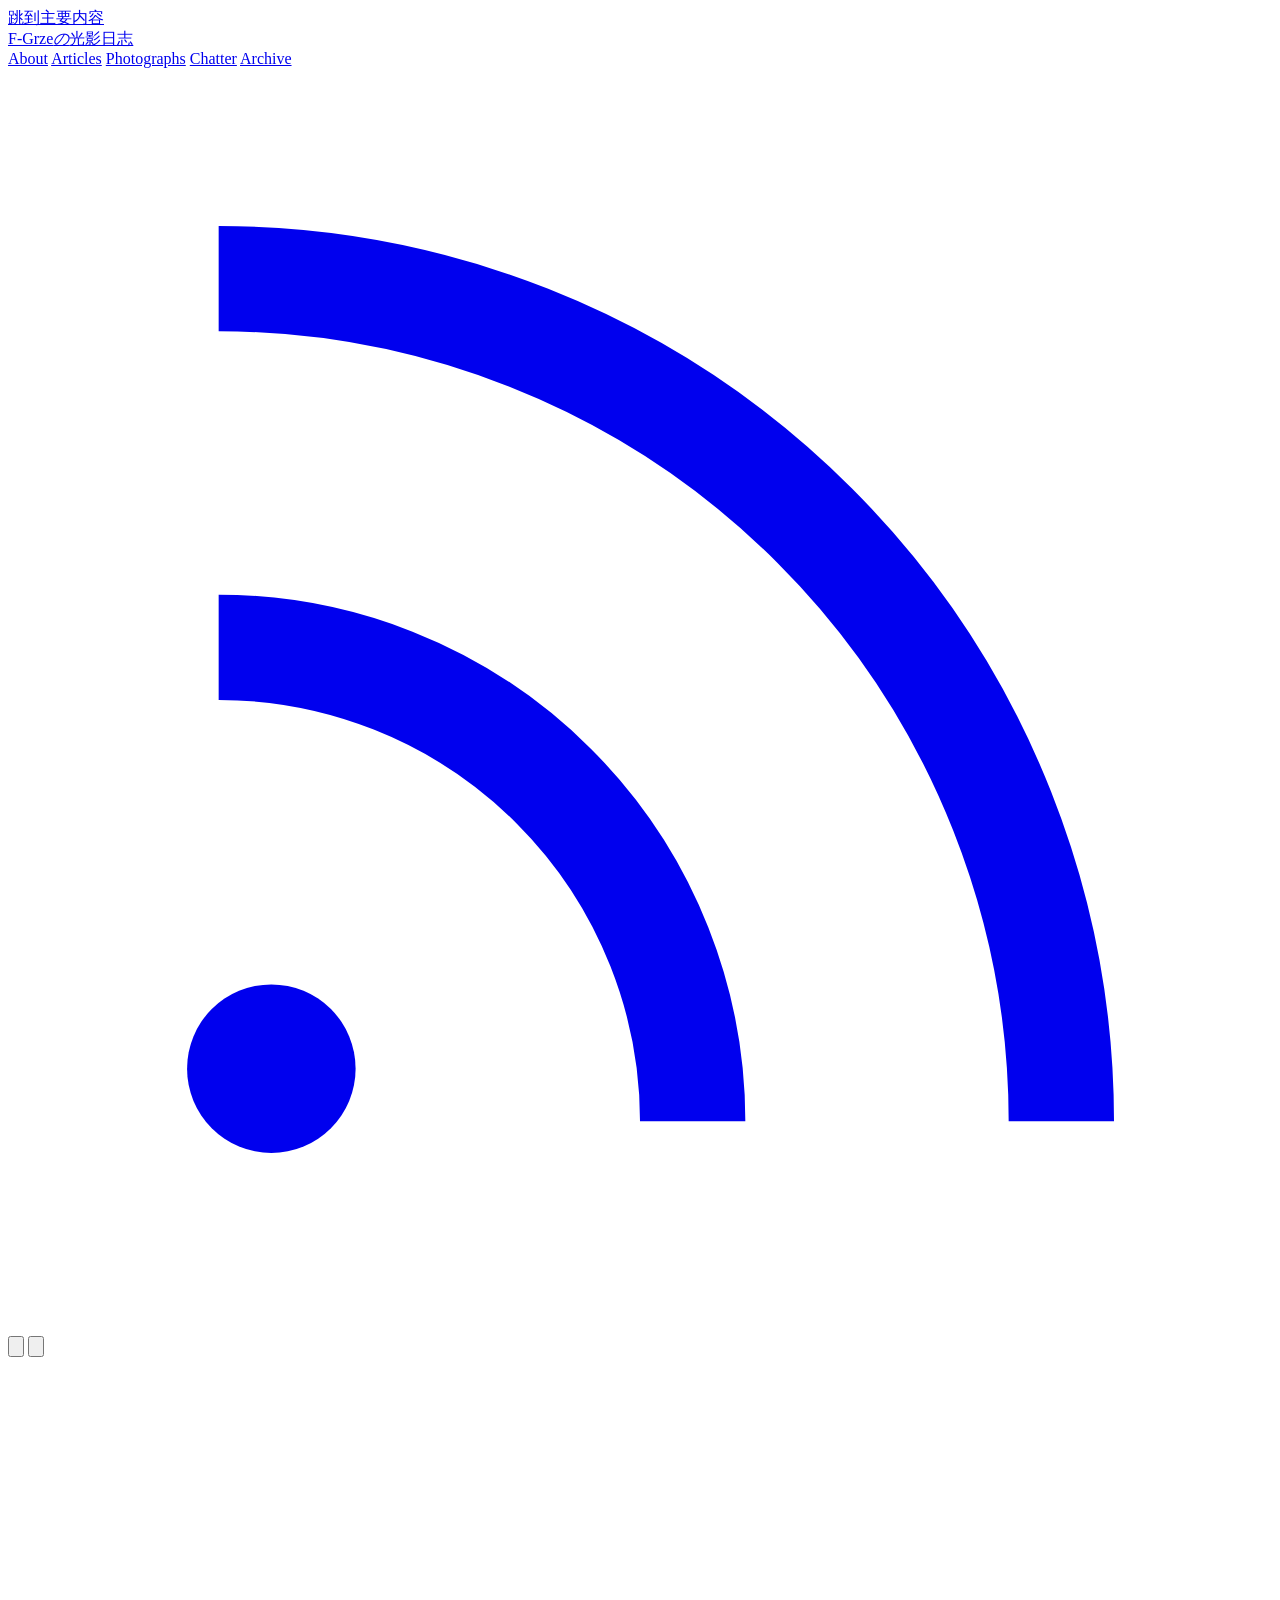
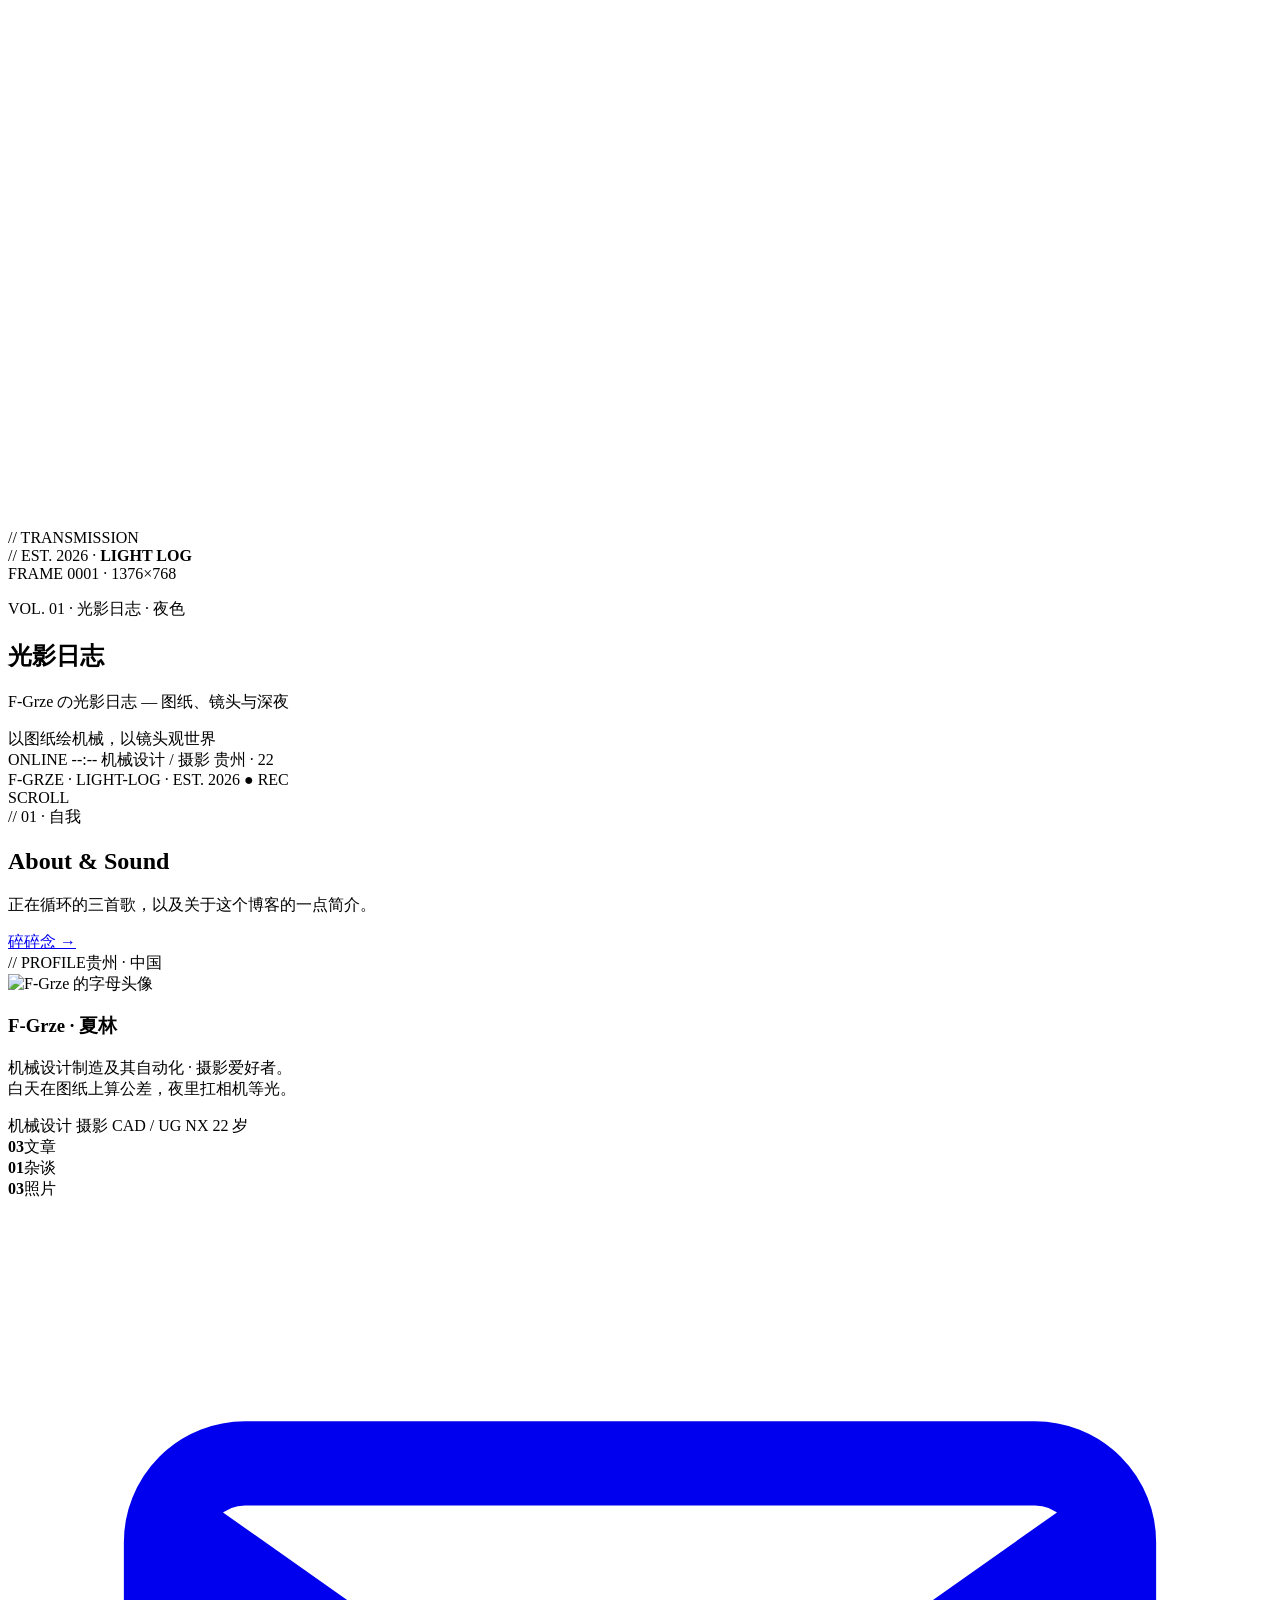
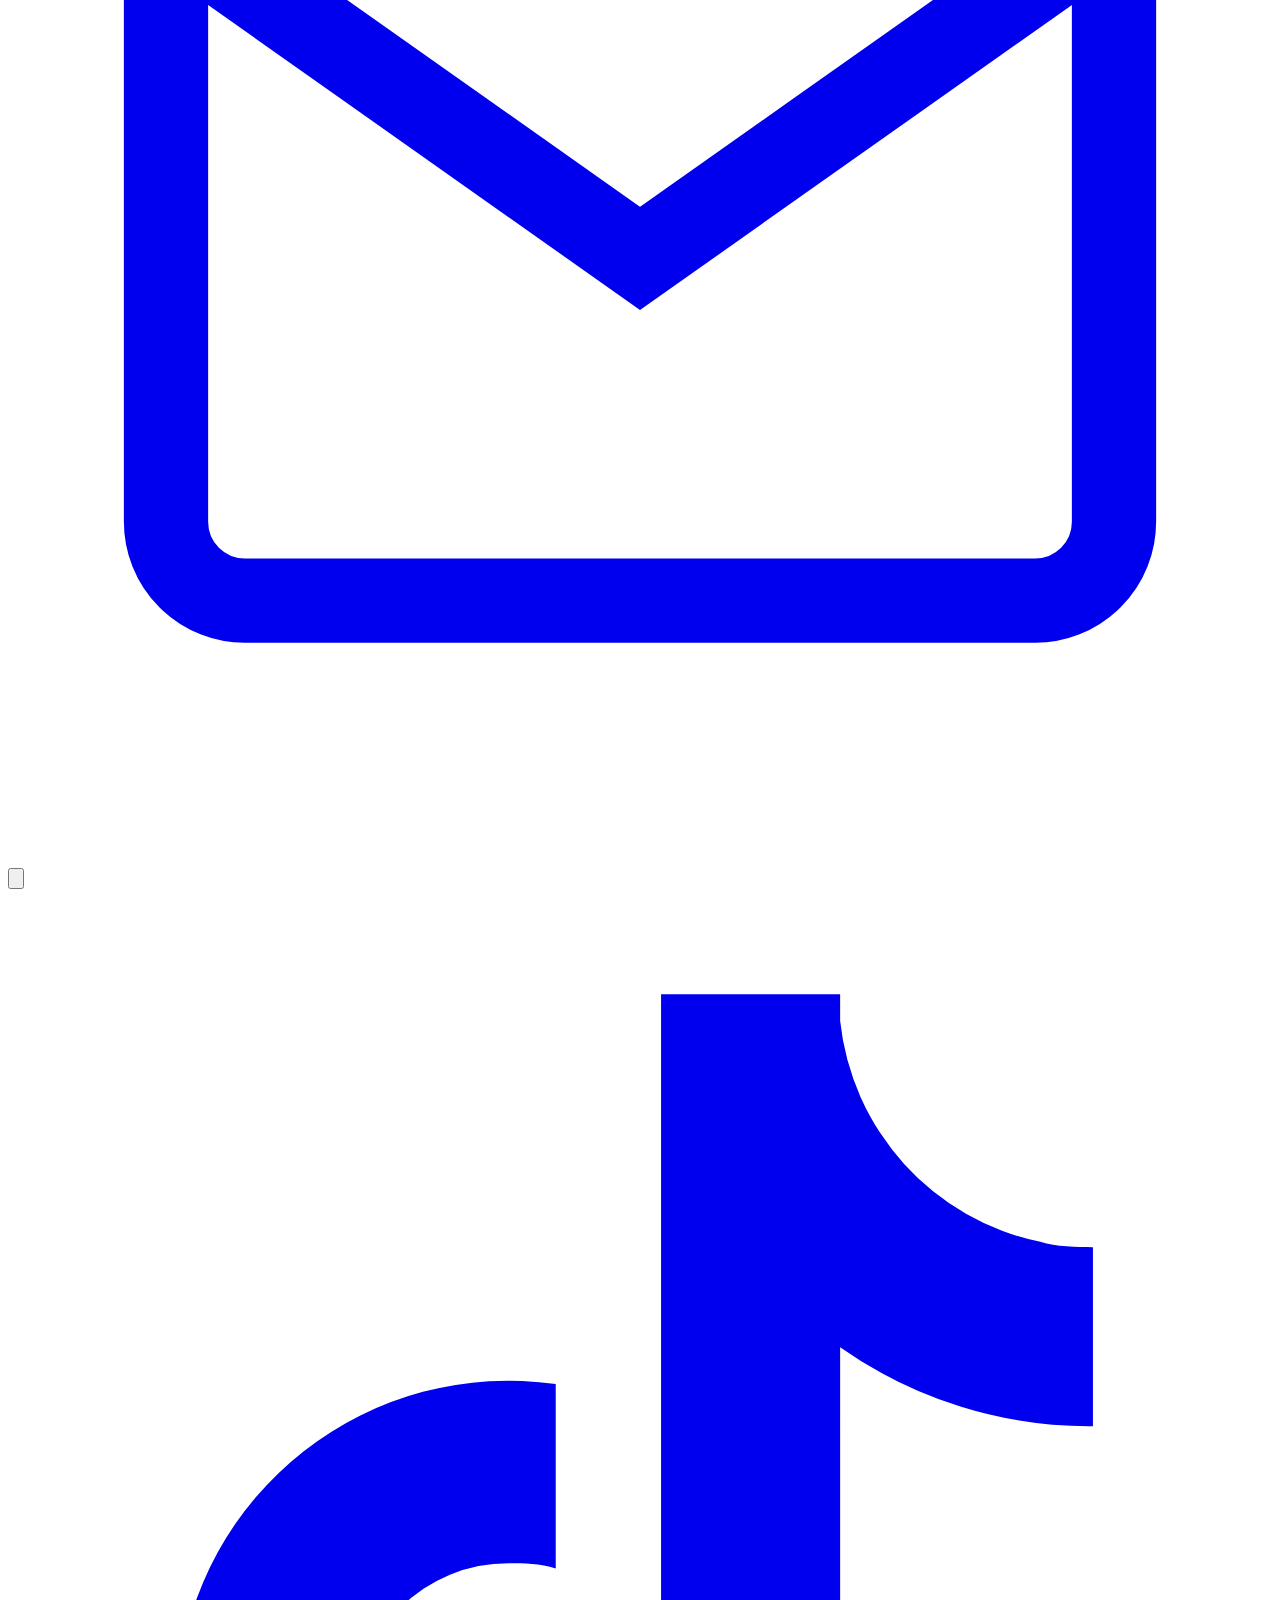
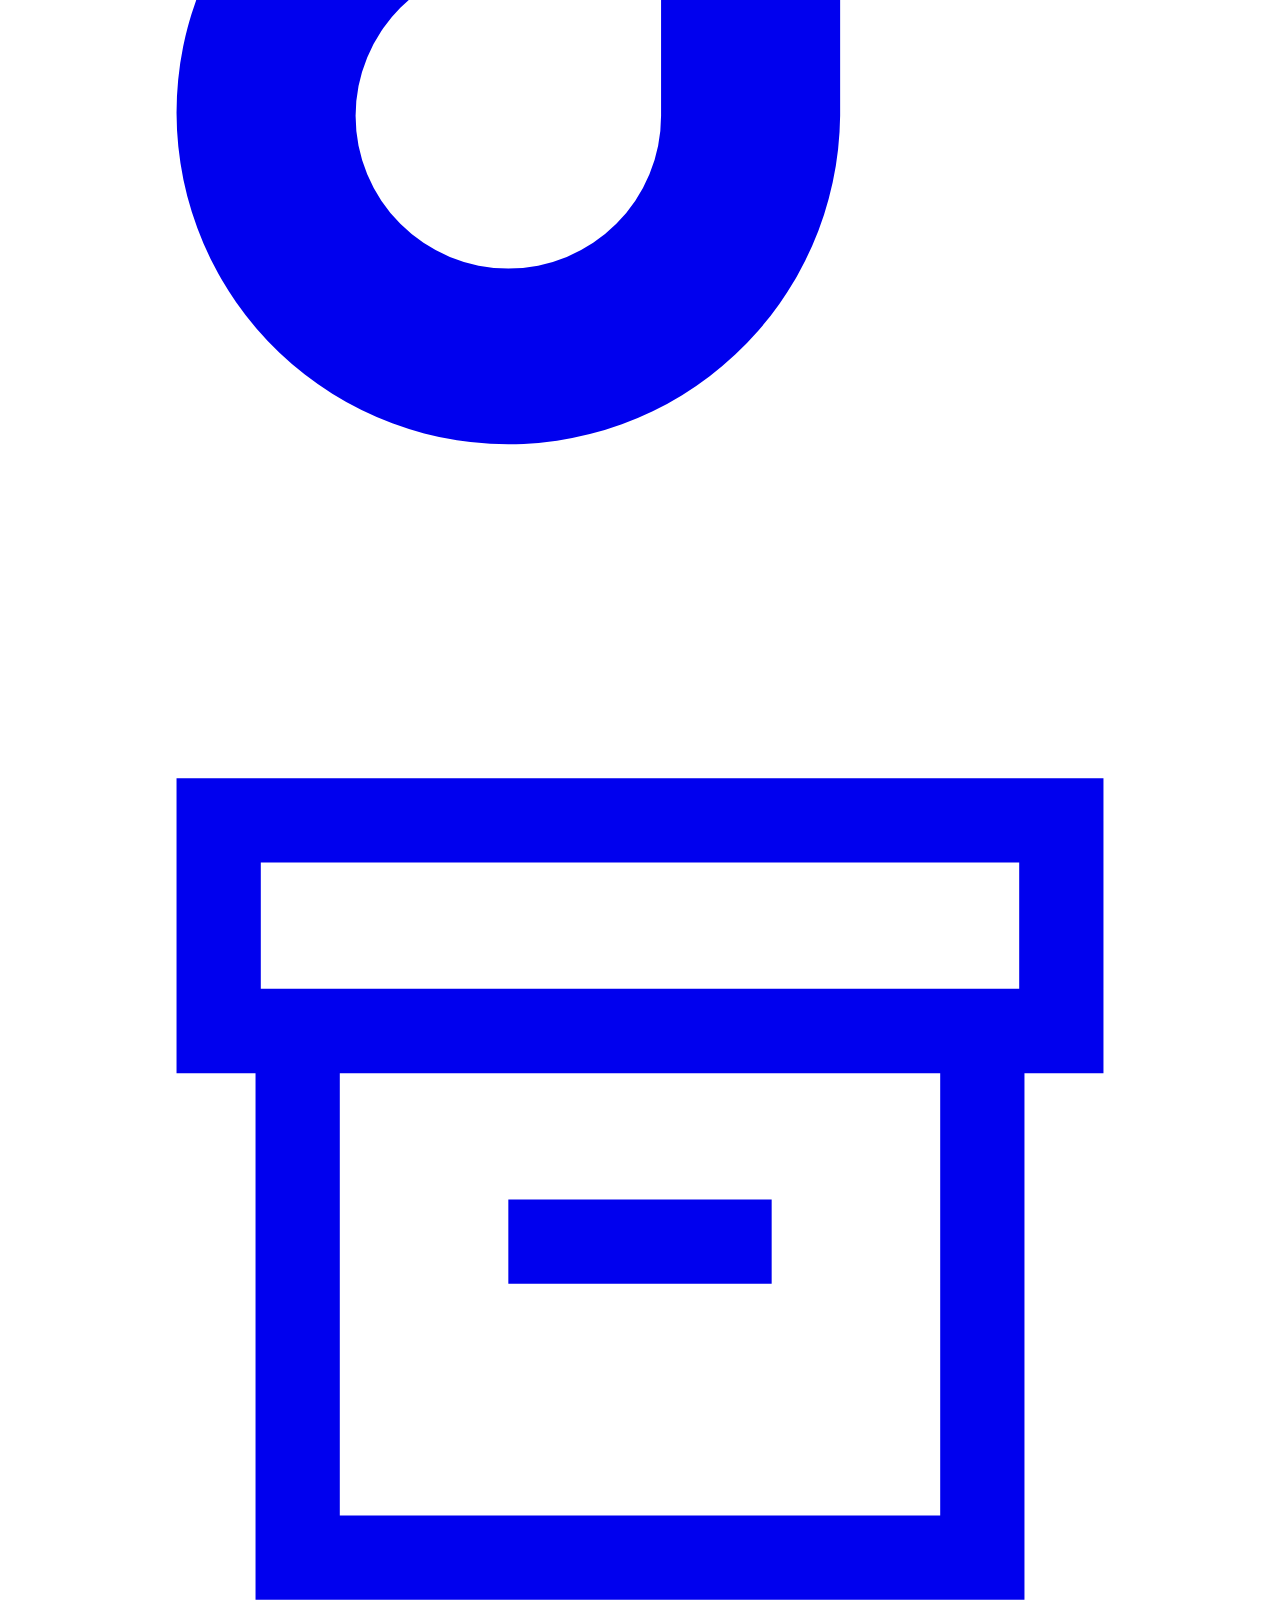
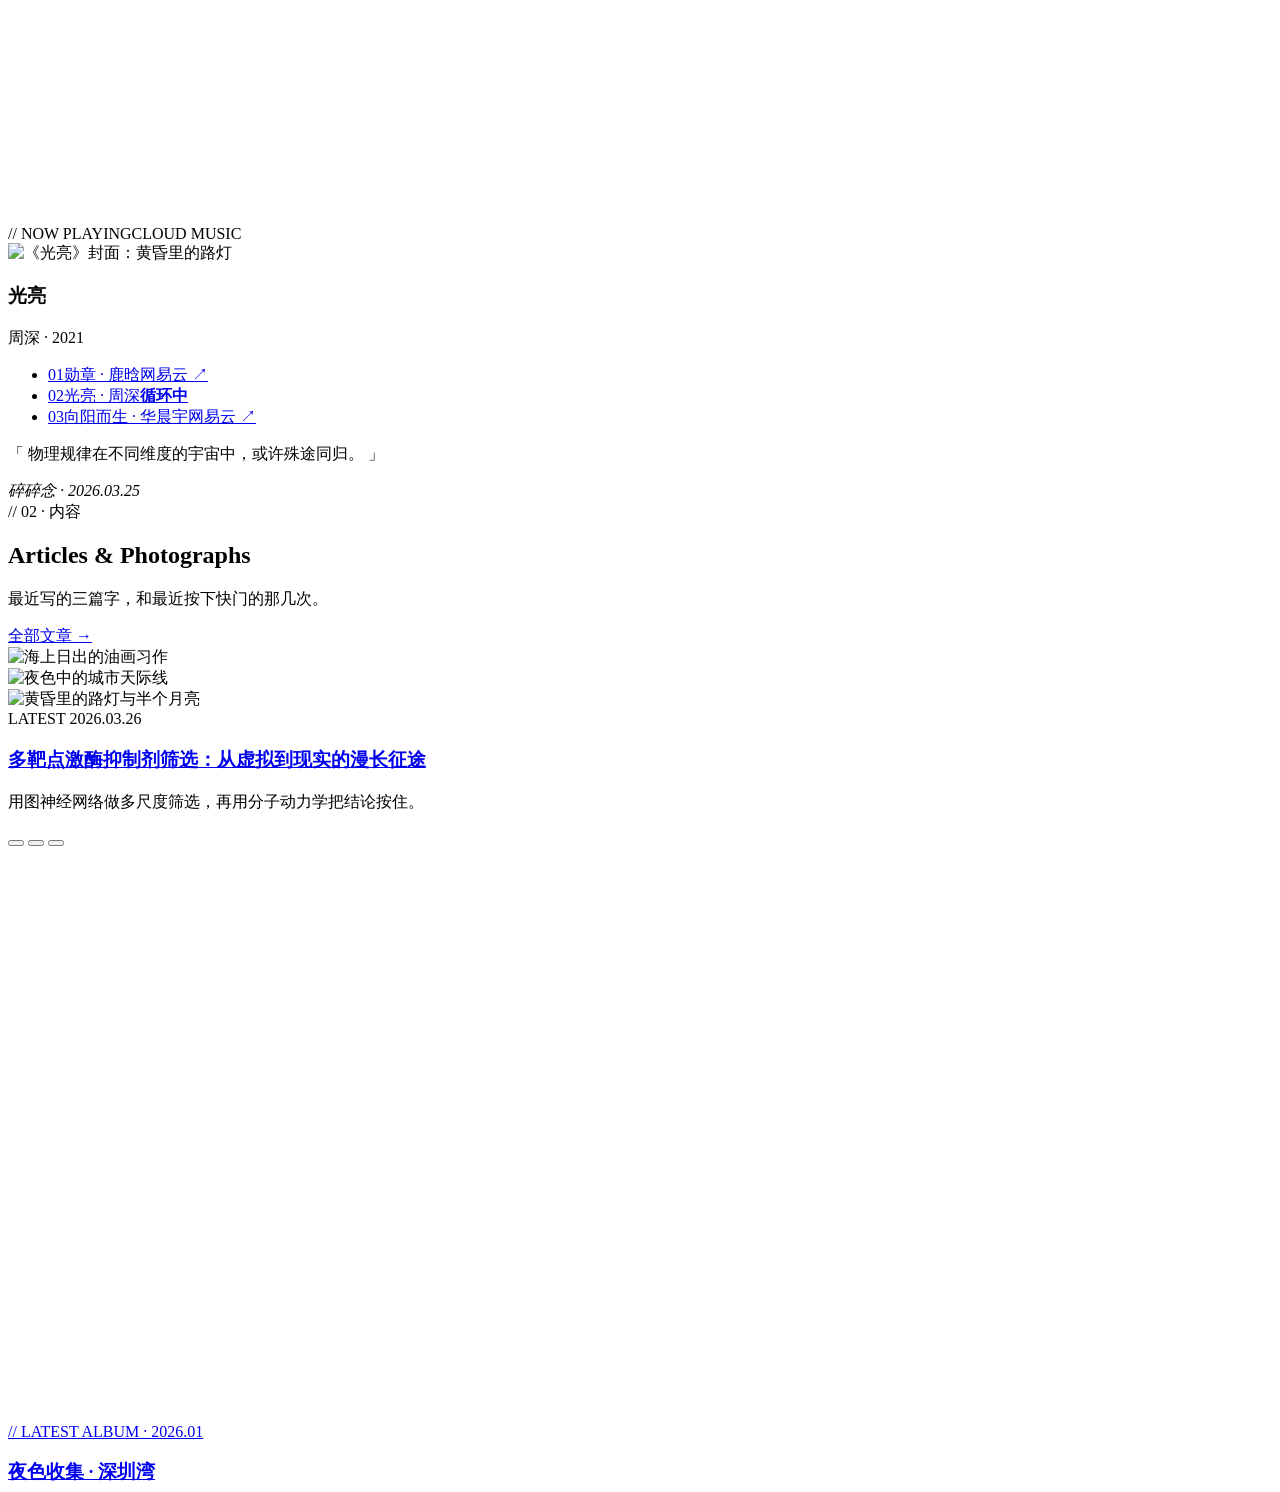
==== index.html @ 563c79d3 "init: 站点骨架" ====
<!doctype html>
<html lang="zh-CN" data-theme="light">
<head>
<meta charset="utf-8">
<meta name="viewport" content="width=device-width, initial-scale=1">
<title>F-Grze の光影日志 · 以图纸绘机械，以镜头观世界</title>
<meta name="description" content="F-Grze 的个人站：机械设计、摄影与深夜的碎碎念。纯静态、无追踪、无广告，首屏一张图，秒开。">
<meta name="author" content="F-Grze">
<meta name="theme-color" content="#ffffff" media="(prefers-color-scheme: light)">
<meta name="theme-color" content="#0a0a0a" media="(prefers-color-scheme: dark)">
<link rel="canonical" href="https://f-grze.github.io/blog/">
<link rel="icon" href="favicon.svg" type="image/svg+xml">
<link rel="alternate" type="application/rss+xml" title="F-Grze の光影日志" href="feed.xml">

<meta property="og:type" content="website">
<meta property="og:site_name" content="F-Grze の光影日志">
<meta property="og:locale" content="zh_CN">
<meta property="og:title" content="F-Grze の光影日志 · 以图纸绘机械，以镜头观世界">
<meta property="og:description" content="机械设计、摄影与深夜的碎碎念。纯静态个人站。">
<meta property="og:url" content="https://f-grze.github.io/blog/">
<meta property="og:image" content="https://f-grze.github.io/blog/assets/img/og-cover.jpg">
<meta property="og:image:width" content="1200">
<meta property="og:image:height" content="630">
<meta name="twitter:card" content="summary_large_image">

<link rel="preload" as="image" href="assets/img/hero-city-1376.webp"
      imagesrcset="assets/img/hero-city-640.webp 640w, assets/img/hero-city-1024.webp 1024w, assets/img/hero-city-1376.webp 1376w"
      imagesizes="100vw" fetchpriority="high">
<link rel="stylesheet" href="assets/css/style.min.css">
<script>
  (function () {
    try {
      var t = localStorage.getItem('theme');
      if (t !== 'light' && t !== 'dark') {
        t = window.matchMedia('(prefers-color-scheme: dark)').matches ? 'dark' : 'light';
      }
      document.documentElement.dataset.theme = t;
      document.documentElement.classList.add('js');
    } catch (e) { document.documentElement.classList.add('js'); }
  })();
</script>
<script type="application/ld+json">
{"@context":"https://schema.org","@type":"WebSite","name":"F-Grze の光影日志","url":"https://f-grze.github.io/blog/","inLanguage":"zh-CN","author":{"@type":"Person","name":"F-Grze","jobTitle":"机械设计 · 摄影","email":"mailto:2513810332@qq.com"}}
</script>
</head>
<body>
<a class="skip" href="#main">跳到主要内容</a>

<header class="site-head">
  <div class="wrap head-inner">
    <a class="brand" href="./">F-Grze<em>の</em>光影日志</a>

    <nav class="nav" aria-label="主导航">
      <a href="#about">About</a>
      <a href="#articles">Articles</a>
      <a href="#photowall">Photographs</a>
      <a href="#chatter">Chatter</a>
      <a href="posts/">Archive</a>
    </nav>

    <div class="head-tools">
      <a class="icon-btn" href="feed.xml" aria-label="RSS 订阅" title="RSS 订阅">
        <svg viewBox="0 0 24 24" fill="none" stroke="currentColor" stroke-width="2" aria-hidden="true"><path d="M4 11a9 9 0 0 1 9 9M4 4a16 16 0 0 1 16 16"/><circle cx="5" cy="19" r="1.6" fill="currentColor" stroke="none"/></svg>
      </a>
      <button class="icon-btn" id="theme-toggle" type="button" aria-label="切换深浅色">
        <svg class="sun" viewBox="0 0 24 24" fill="none" stroke="currentColor" stroke-width="1.8" aria-hidden="true"><circle cx="12" cy="12" r="4.2"/><path d="M12 2v2.2M12 19.8V22M4.2 4.2l1.6 1.6M18.2 18.2l1.6 1.6M2 12h2.2M19.8 12H22M4.2 19.8l1.6-1.6M18.2 5.8l1.6-1.6"/></svg>
        <svg class="moon" viewBox="0 0 24 24" fill="none" stroke="currentColor" stroke-width="1.8" aria-hidden="true" style="display:none"><path d="M20 14.5A8.5 8.5 0 0 1 9.5 4a8.5 8.5 0 1 0 10.5 10.5z"/></svg>
      </button>
      <button class="icon-btn menu-btn" id="menu-btn" type="button" aria-expanded="false" aria-controls="mobile-menu" aria-label="打开导航菜单">
        <svg class="bars" viewBox="0 0 24 24" fill="none" stroke="currentColor" stroke-width="1.8" aria-hidden="true"><path d="M4 7h16M4 12h16M4 17h16"/></svg>
        <svg class="close" viewBox="0 0 24 24" fill="none" stroke="currentColor" stroke-width="1.8" aria-hidden="true" style="display:none"><path d="M5 5l14 14M19 5L5 19"/></svg>
      </button>
    </div>
  </div>

  <nav class="mobile-menu" id="mobile-menu" aria-label="移动端导航" hidden>
    <a href="#about">关于 <span>01</span></a>
    <a href="#articles">文章 <span>02</span></a>
    <a href="#photowall">摄影 <span>03</span></a>
    <a href="#chatter">碎碎念 <span>04</span></a>
    <a href="#status">状态 <span>05</span></a>
    <a href="posts/">归档 <span>ARCHIVE</span></a>
  </nav>
</header>

<main id="main">
  <!-- ============ HERO ============ -->
  <section class="hero" aria-labelledby="hero-title">
    <img class="hero-img" src="assets/img/hero-city-1376.webp"
         srcset="assets/img/hero-city-640.webp 640w, assets/img/hero-city-1024.webp 1024w, assets/img/hero-city-1376.webp 1376w"
         sizes="100vw" width="1376" height="768" fetchpriority="high" decoding="async"
         alt="深圳湾夜色：塔吊、写字楼与水面上的蓝色倒影">
    <div class="hero-scrim" aria-hidden="true"></div>

    <div class="hero-hud" aria-hidden="true">
      <div>// TRANSMISSION</div>
      <div>// EST. 2026 · <b>LIGHT LOG</b></div>
      <div>FRAME 0001 · 1376×768</div>
    </div>

    <div class="wrap hero-inner">
      <p class="kicker">VOL. 01 · 光影日志 · <span data-slot-label>夜色</span></p>
      <h1 id="hero-title">光影日志</h1>
      <p class="hero-sub">F-Grze の光影日志 — 图纸、镜头与深夜</p>
      <div class="hero-rule">以图纸绘机械，以镜头观世界</div>
      <div class="hero-meta">
        <span class="dot" aria-hidden="true"></span>
        <span>ONLINE</span>
        <span class="sep" aria-hidden="true"></span>
        <span data-clock="short">--:--</span>
        <span class="sep" aria-hidden="true"></span>
        <span>机械设计 / 摄影</span>
        <span class="sep" aria-hidden="true"></span>
        <span>贵州 · 22</span>
      </div>
    </div>

    <div class="hero-foot" aria-hidden="true">
      <span>F-GRZE · LIGHT-LOG · EST. 2026</span>
      <span>● REC</span>
    </div>
    <div class="scroll-cue" aria-hidden="true">SCROLL</div>
  </section>

  <div class="wrap">

    <!-- ============ 01 自我 ============ -->
    <section class="section" id="about" aria-labelledby="about-title">
      <header class="section-head reveal">
        <div>
          <div class="section-num">// 01 · 自我</div>
          <h2 class="section-title" id="about-title">About &amp; Sound</h2>
          <p class="section-sub">正在循环的三首歌，以及关于这个博客的一点简介。</p>
        </div>
        <a class="section-link" href="#chatter">碎碎念 →</a>
      </header>

      <div class="grid-12">
        <article class="card profile col-7 reveal">
          <div class="card-label"><span>// PROFILE</span><span>贵州 · 中国</span></div>
          <div class="profile-top">
            <div class="avatar">
              <img src="assets/img/avatar.svg" width="72" height="72" alt="F-Grze 的字母头像" decoding="async">
            </div>
            <div>
              <h3>F-Grze · 夏林</h3>
              <p class="profile-role">机械设计制造及其自动化 · 摄影爱好者。<br>白天在图纸上算公差，夜里扛相机等光。</p>
              <div class="chips">
                <span class="chip">机械设计</span>
                <span class="chip">摄影</span>
                <span class="chip">CAD / UG NX</span>
                <span class="chip">22 岁</span>
              </div>
            </div>
          </div>

          <div class="profile-bottom">
            <div class="stats">
              <div class="stat"><b>03</b><span>文章</span></div>
              <i aria-hidden="true"></i>
              <div class="stat"><b>01</b><span>杂谈</span></div>
              <i aria-hidden="true"></i>
              <div class="stat"><b>03</b><span>照片</span></div>
            </div>

            <div class="socials">
              <a href="mailto:2513810332@qq.com" aria-label="发送邮件" title="邮箱">
                <svg viewBox="0 0 24 24" fill="none" stroke="currentColor" stroke-width="1.6" aria-hidden="true"><rect x="3" y="5" width="18" height="14" rx="1.5"/><path d="m3.5 6.5 8.5 6 8.5-6"/></svg>
              </a>
              <button type="button" data-copy="2513810032" aria-label="复制 QQ 号" title="QQ · 点击复制">
                <svg viewBox="0 0 24 24" fill="currentColor" aria-hidden="true"><path d="M12 2C7.9 2 5 5.1 5 9c0 1.2.3 2.3.8 3.3-.9 1.6-1.3 3.5-.8 4.8.2.5.7.7 1.2.5.7-.4 1.4-1 2-1.6 1.2.5 2.5.8 3.8.8s2.6-.3 3.8-.8c.6.6 1.3 1.2 2 1.6.5.2 1 0 1.2-.5.5-1.3.1-3.2-.8-4.8.5-1 .8-2.1.8-3.3 0-3.9-2.9-7-7-7zm-2.2 7.3c-.7 0-1.2-.8-1.2-1.7s.5-1.7 1.2-1.7 1.2.8 1.2 1.7-.5 1.7-1.2 1.7zm4.4 0c-.7 0-1.2-.8-1.2-1.7s.5-1.7 1.2-1.7 1.2.8 1.2 1.7-.5 1.7-1.2 1.7z"/></svg>
              </button>
              <a href="https://www.douyin.com/user/MS4wLjABAAAAJaAjsx0xAyQ-sXUVlC7HD1X0GJKjgRdaICjdRfOP278gkcYqyB4tEGC4iY7WHdK8" target="_blank" rel="noopener noreferrer" aria-label="抖音主页（新窗口打开）" title="抖音">
                <svg viewBox="0 0 24 24" fill="currentColor" aria-hidden="true"><path d="M19.6 6.7a4.8 4.8 0 0 1-3.8-4.2V2h-3.4v13.7a2.9 2.9 0 1 1-2.9-2.9c.3 0 .6 0 .9.1V9.4a6.3 6.3 0 1 0 5.4 6.3V8.7a8.2 8.2 0 0 0 4.8 1.5V6.8c-.3 0-.7 0-1-.1z"/></svg>
              </a>
              <a href="posts/" aria-label="文章归档" title="归档">
                <svg viewBox="0 0 24 24" fill="none" stroke="currentColor" stroke-width="1.6" aria-hidden="true"><path d="M4 5h16v4H4zM5.5 9v10h13V9M9.5 13h5"/></svg>
              </a>
            </div>
          </div>
        </article>

        <article class="card music col-5 reveal" aria-labelledby="music-title">
          <div class="card-label"><span>// NOW PLAYING</span><span>CLOUD MUSIC <span class="eq" aria-hidden="true"><i></i><i></i><i></i><i></i></span></span></div>
          <div class="music-now">
            <div class="cover">
              <img src="assets/img/album-lamp-320.webp" width="320" height="320" alt="《光亮》封面：黄昏里的路灯" decoding="async">
            </div>
            <div>
              <h3 id="music-title">光亮</h3>
              <p class="artist">周深 · 2021</p>
            </div>
          </div>

          <ul class="tracks">
            <li><a href="https://music.163.com/song?id=35447132" target="_blank" rel="noopener noreferrer"><span class="idx">01</span><span>勋章 · 鹿晗</span><span class="meta">网易云 ↗</span></a></li>
            <li><a href="https://music.163.com/song?id=1899994040" target="_blank" rel="noopener noreferrer"><span class="idx">02</span><span>光亮 · 周深</span><span class="meta"><b>循环中</b></span></a></li>
            <li><a href="https://music.163.com/song?id=2059339022" target="_blank" rel="noopener noreferrer"><span class="idx">03</span><span>向阳而生 · 华晨宇</span><span class="meta">网易云 ↗</span></a></li>
          </ul>
        </article>
      </div>

      <div class="quote-bar reveal">
        <p>「 物理规律在不同维度的宇宙中，或许殊途同归。 」</p>
        <cite>碎碎念 · 2026.03.25</cite>
      </div>
    </section>

    <!-- ============ 02 内容 ============ -->
    <section class="section" id="articles" aria-labelledby="articles-title">
      <header class="section-head reveal">
        <div>
          <div class="section-num">// 02 · 内容</div>
          <h2 class="section-title" id="articles-title">Articles &amp; Photographs</h2>
          <p class="section-sub">最近写的三篇字，和最近按下快门的那几次。</p>
        </div>
        <a class="section-link" href="posts/">全部文章 →</a>
      </header>

      <div class="grid-12">
        <div class="col-4 reveal">
          <div class="feature" data-carousel>
            <div class="feature-slide is-active" data-title="多靶点激酶抑制剂筛选：从虚拟到现实的漫长征途" data-desc="用图神经网络做多尺度筛选，再用分子动力学把结论按住 —— 一条从算力到实验台的路线。" data-date="2026.03.26" data-href="posts/kinase-screening.html">
              <img src="assets/img/post-sunrise-768.webp" srcset="assets/img/post-sunrise-480.webp 480w, assets/img/post-sunrise-768.webp 768w" sizes="(max-width: 1024px) 90vw, 24vw" width="768" height="1376" alt="海上日出的油画习作" loading="lazy" decoding="async">
            </div>
            <div class="feature-slide" data-title="GROMACS 2025 分子动力学模拟初探" data-desc="从体系搭建到能量最小化，一份写给自己的操作备忘。" data-date="2026.03.24" data-href="posts/gromacs-2025.html">
              <img src="assets/img/hero-city-1024.webp" srcset="assets/img/hero-city-640.webp 640w, assets/img/hero-city-1024.webp 1024w" sizes="(max-width: 1024px) 90vw, 24vw" width="1024" height="572" alt="夜色中的城市天际线" loading="lazy" decoding="async">
            </div>
            <div class="feature-slide" data-title="源石结晶与目标蛋白结合的猜想" data-desc="跑图神经网络筛选时的一次串台：把源石病想成一次不可逆的激酶结合。" data-date="2026.03.25" data-href="chatters/originium.html">
              <img src="assets/img/album-lamp-640.webp" srcset="assets/img/album-lamp-320.webp 320w, assets/img/album-lamp-640.webp 640w" sizes="(max-width: 1024px) 90vw, 24vw" width="640" height="640" alt="黄昏里的路灯与半个月亮" loading="lazy" decoding="async">
            </div>

            <div class="feature-body">
              <div class="feature-tag">
                <span>LATEST</span>
                <span data-slide-date>2026.03.26</span>
              </div>
              <h3><a href="posts/kinase-screening.html" data-slide-link aria-label="阅读：多靶点激酶抑制剂筛选">多靶点激酶抑制剂筛选：从虚拟到现实的漫长征途</a></h3>
              <p data-slide-desc>用图神经网络做多尺度筛选，再用分子动力学把结论按住。</p>
              <div class="feature-dots" role="group" aria-label="最新文章切换">
                <button type="button" aria-current="true" aria-label="第 1 篇"></button>
                <button type="button" aria-label="第 2 篇"></button>
                <button type="button" aria-label="第 3 篇"></button>
              </div>
            </div>
          </div>
        </div>

        <div class="col-8" style="display:flex;flex-direction:column;gap:1.25rem">
          <a class="album reveal" href="#photowall">
            <img src="assets/img/hero-city-1024.webp" srcset="assets/img/hero-city-640.webp 640w, assets/img/hero-city-1024.webp 1024w" sizes="(max-width: 1024px) 92vw, 58vw" width="1024" height="572" alt="深圳湾夜色，水面倒映着塔吊的蓝光" loading="lazy" decoding="async">
            <div class="album-body">
              <div class="mono">// LATEST ALBUM · 2026.01</div>
              <h3>夜色收集 · 深圳湾</h3>
              <p>桥、塔吊，和水面上被拉长的光。</p>
            </div>
          </a>

          <div class="grid-12" style="gap:1.25rem">
            <article class="chatter col-8 reveal" id="chatter">
              <div>
                <div class="card-label"><span>// CHATTER</span><span>2026.03.25</span></div>
                <h3>源石结晶与目标蛋白结合的猜想</h3>
                <p>把源石结晶视作一次极端的分子自组装，它在感染者体内的增殖，会不会像某种不可逆的激酶靶点结合？</p>
                <span class="mark" aria-hidden="true">”</span>
              </div>
              <div class="chatter-foot">
                <a class="section-link" href="chatters/originium.html">读这一条 →</a>
                <span class="mono">NO. 001</span>
              </div>
            </article>

            <article class="timecard col-4 reveal" aria-labelledby="timecard-title">
              <div class="timecard-swatch" data-slot-swatch aria-hidden="true"></div>
              <div class="timecard-body">
                <h3 id="timecard-title"><span data-slot-label>夜色</span>模式</h3>
                <p data-slot-desc>藏蓝与灯，页面最安静的一段。</p>
                <span class="local" data-slot-time>LOCAL · --:--</span>
              </div>
            </article>
          </div>
        </div>
      </div>
    </section>

    <!-- ============ 03 摄影 ============ -->
    <section class="section" id="photowall" aria-labelledby="photos-title">
      <header class="section-head reveal">
        <div>
          <div class="section-num">// 03 · 摄影</div>
          <h2 class="section-title" id="photos-title">Photographs</h2>
          <p class="section-sub">三张照片，三个不同的光。<em>点开看大图。</em></p>
        </div>
        <span class="section-link" aria-hidden="true">03 / 03</span>
      </header>

      <div class="photos">
        <figure class="photo reveal">
          <button type="button" data-lightbox
                  data-full="assets/img/hero-city-1376.webp"
                  data-caption="深圳湾 · 塔吊与月色 · 2026.01"
                  data-alt="深圳湾夜色全景"
                  data-w="1376" data-h="768">
            <img src="assets/img/hero-city-1024.webp" srcset="assets/img/hero-city-640.webp 640w, assets/img/hero-city-1024.webp 1024w, assets/img/hero-city-1376.webp 1376w" sizes="(max-width: 1024px) 100vw, 48vw" width="1024" height="572" loading="lazy" decoding="async"
                 alt="夜色里的深圳湾：塔吊亮着施工灯，水面拖着蓝白色的倒影">
            <figcaption><span>深圳湾 · 塔吊与月色</span><span>2026.01</span></figcaption>
          </button>
        </figure>

        <figure class="photo reveal">
          <button type="button" data-lightbox
                  data-full="assets/img/album-lamp-1024.webp"
                  data-caption="山口 · 路灯与半个月亮 · 2025.10"
                  data-alt="黄昏山口的橙色路灯与月亮"
                  data-w="1024" data-h="1024">
            <img src="assets/img/album-lamp-640.webp" srcset="assets/img/album-lamp-320.webp 320w, assets/img/album-lamp-640.webp 640w, assets/img/album-lamp-1024.webp 1024w" sizes="(max-width: 1024px) 100vw, 24vw" width="640" height="640" loading="lazy" decoding="async"
                 alt="黄昏时分的山口，一盏橙色路灯亮着，天上挂着半个月亮">
            <figcaption><span>山口 · 路灯与月亮</span><span>2025.10</span></figcaption>
          </button>
        </figure>

        <figure class="photo reveal">
          <button type="button" data-lightbox
                  data-full="assets/img/post-sunrise-768.webp"
                  data-caption="晨光 · 海面 · 油画习作 · 2024.08"
                  data-alt="海上日出的油画习作"
                  data-w="768" data-h="1376">
            <img src="assets/img/post-sunrise-480.webp" srcset="assets/img/post-sunrise-480.webp 480w, assets/img/post-sunrise-768.webp 768w" sizes="(max-width: 1024px) 100vw, 24vw" width="480" height="860" loading="lazy" decoding="async"
                 alt="一幅海上日出的油画：粉橘色的云、金色的海面与远处的小船">
            <figcaption><span>晨光 · 海面（习作）</span><span>2024.08</span></figcaption>
          </button>
        </figure>
      </div>
    </section>

    <!-- ============ 04 状态 ============ -->
    <section class="section" id="status" aria-labelledby="status-title">
      <header class="section-head reveal">
        <div>
          <div class="section-num">// 04 · 状态</div>
          <h2 class="section-title" id="status-title">Dashboard</h2>
          <p class="section-sub">这个站点的一点点运行状态。</p>
        </div>
        <a class="section-link" href="feed.xml">RSS →</a>
      </header>

      <div class="dash reveal">
        <div class="dash-clock"><span data-clock>--:--:--</span></div>
        <div class="dash-body">
          <span class="live"><i aria-hidden="true"></i> 已运行 <b data-uptime>—</b></span>
          <span>静态托管 · GitHub Pages</span>
          <div class="badges">
            <span class="badge">纯 HTML</span>
            <span class="badge">0 框架</span>
            <span class="badge">WebP</span>
            <span class="badge">无追踪</span>
          </div>
        </div>
      </div>
    </section>

  </div>
</main>

<footer class="site-foot">
  <div class="wrap">
    <div class="foot-rule">COLOPHON</div>
    <div class="foot-grid">
      <div>
        <div class="section-num">// ABOUT</div>
        <h3>F-Grze · 夏林</h3>
        <p>机械设计制造及其自动化，业余玩摄影与摄像。这里放文章、照片，和一些没头没尾的想法。</p>
      </div>
      <div>
        <div class="section-num">// SECTIONS</div>
        <ul class="foot-list">
          <li><a href="posts/">文章归档</a></li>
          <li><a href="#photowall">摄影</a></li>
          <li><a href="#chatter">碎碎念</a></li>
          <li><a href="#about">关于</a></li>
        </ul>
      </div>
      <div>
        <div class="section-num">// CONTACT</div>
        <ul class="foot-list">
          <li><span class="k">EMAIL</span><a href="mailto:2513810332@qq.com">2513810332@qq.com</a></li>
          <li><span class="k">QQ</span><button type="button" data-copy="2513810032" style="font-size:.875rem;color:var(--paper-1)">2513810032</button></li>
          <li><span class="k">DOUYIN</span><a href="https://www.douyin.com/user/MS4wLjABAAAAJaAjsx0xAyQ-sXUVlC7HD1X0GJKjgRdaICjdRfOP278gkcYqyB4tEGC4iY7WHdK8" target="_blank" rel="noopener noreferrer">@F-Grze</a></li>
          <li><span class="k">FEED</span><a href="feed.xml">RSS</a></li>
        </ul>
      </div>
    </div>
    <div class="colophon">
      <span>© 2026 F-Grze · 光影日志</span>
      <span>SET IN GEORGIA &amp; SONG · NO FRAMEWORK</span>
    </div>
  </div>
</footer>

<div class="lightbox" id="lightbox" role="dialog" aria-modal="true" aria-label="查看大图" hidden>
  <button class="lightbox-close" type="button" aria-label="关闭大图">
    <svg viewBox="0 0 24 24" width="18" height="18" fill="none" stroke="currentColor" stroke-width="1.8" aria-hidden="true"><path d="M5 5l14 14M19 5L5 19"/></svg>
  </button>
  <figure style="margin:0">
    <img src="[data-uri]" alt="" width="1376" height="768">
    <figcaption></figcaption>
  </figure>
</div>

<script src="assets/js/main.min.js" defer></script>
</body>
</html>
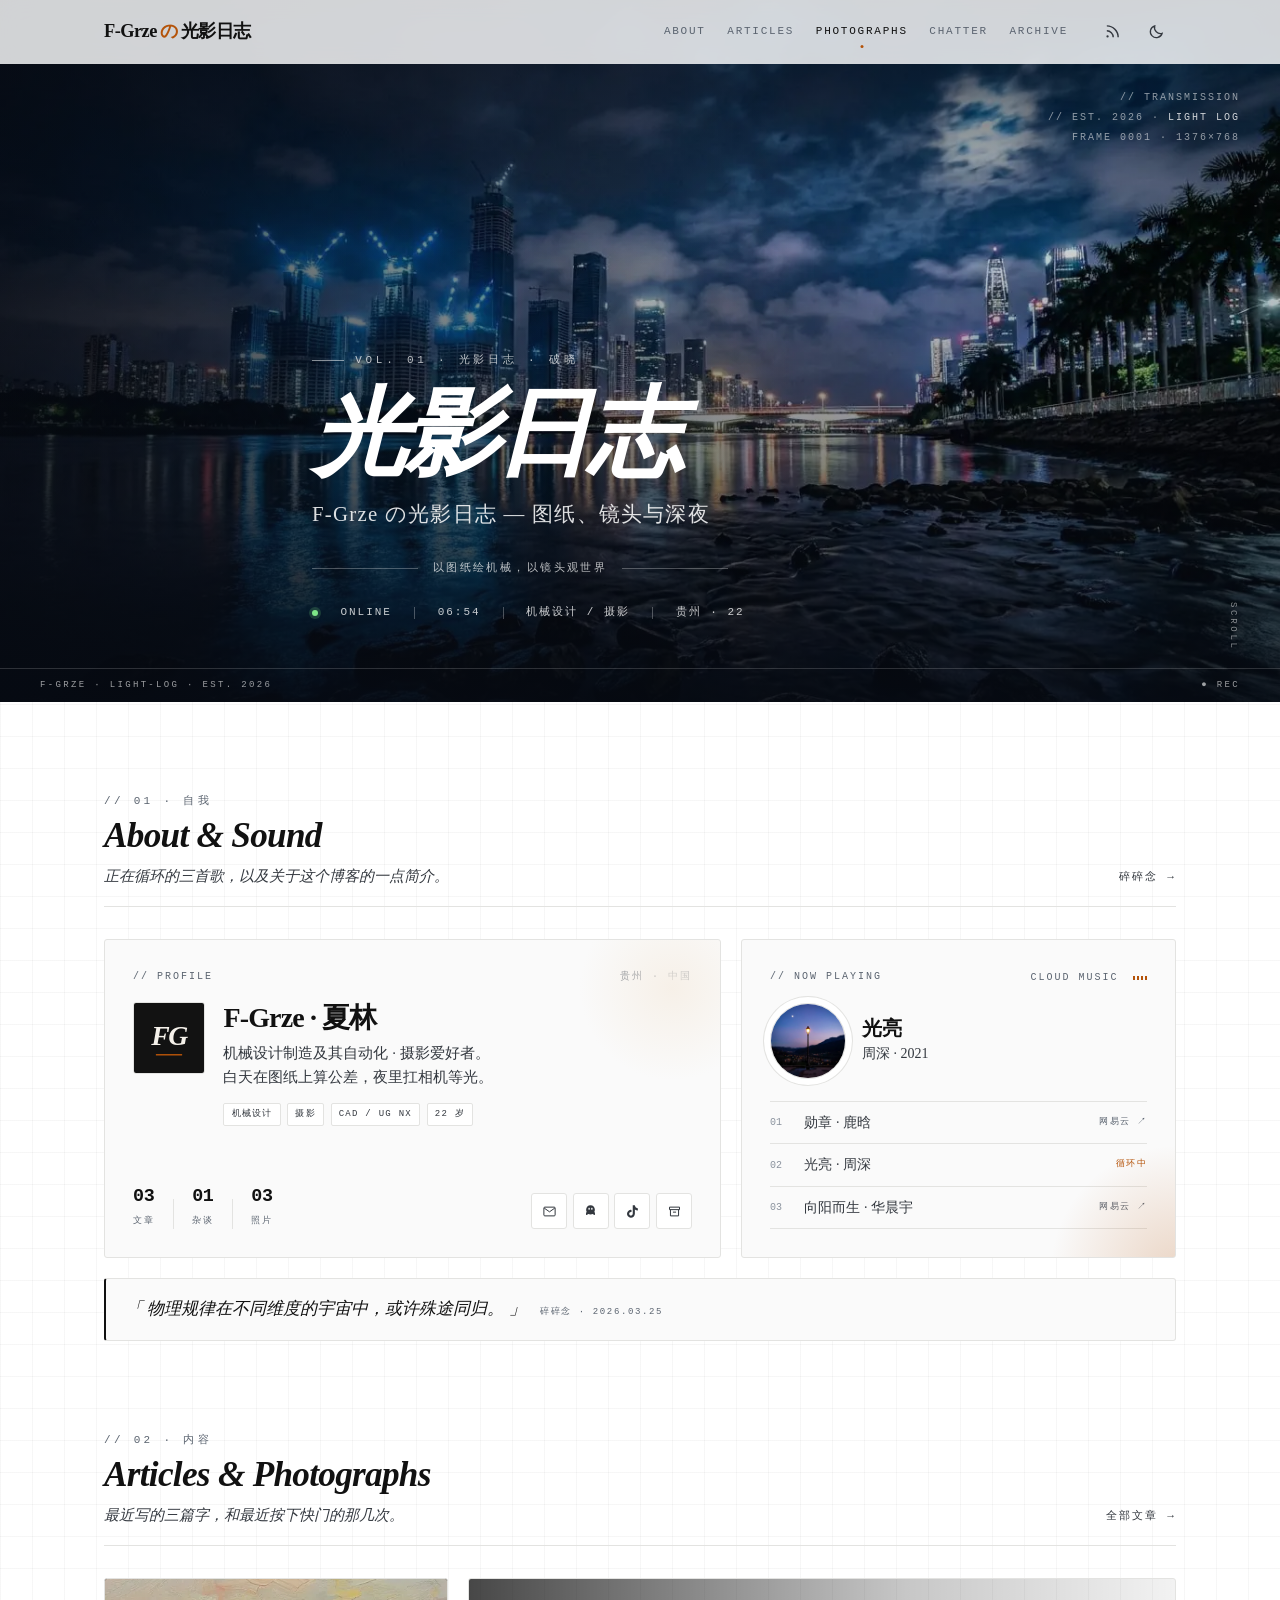
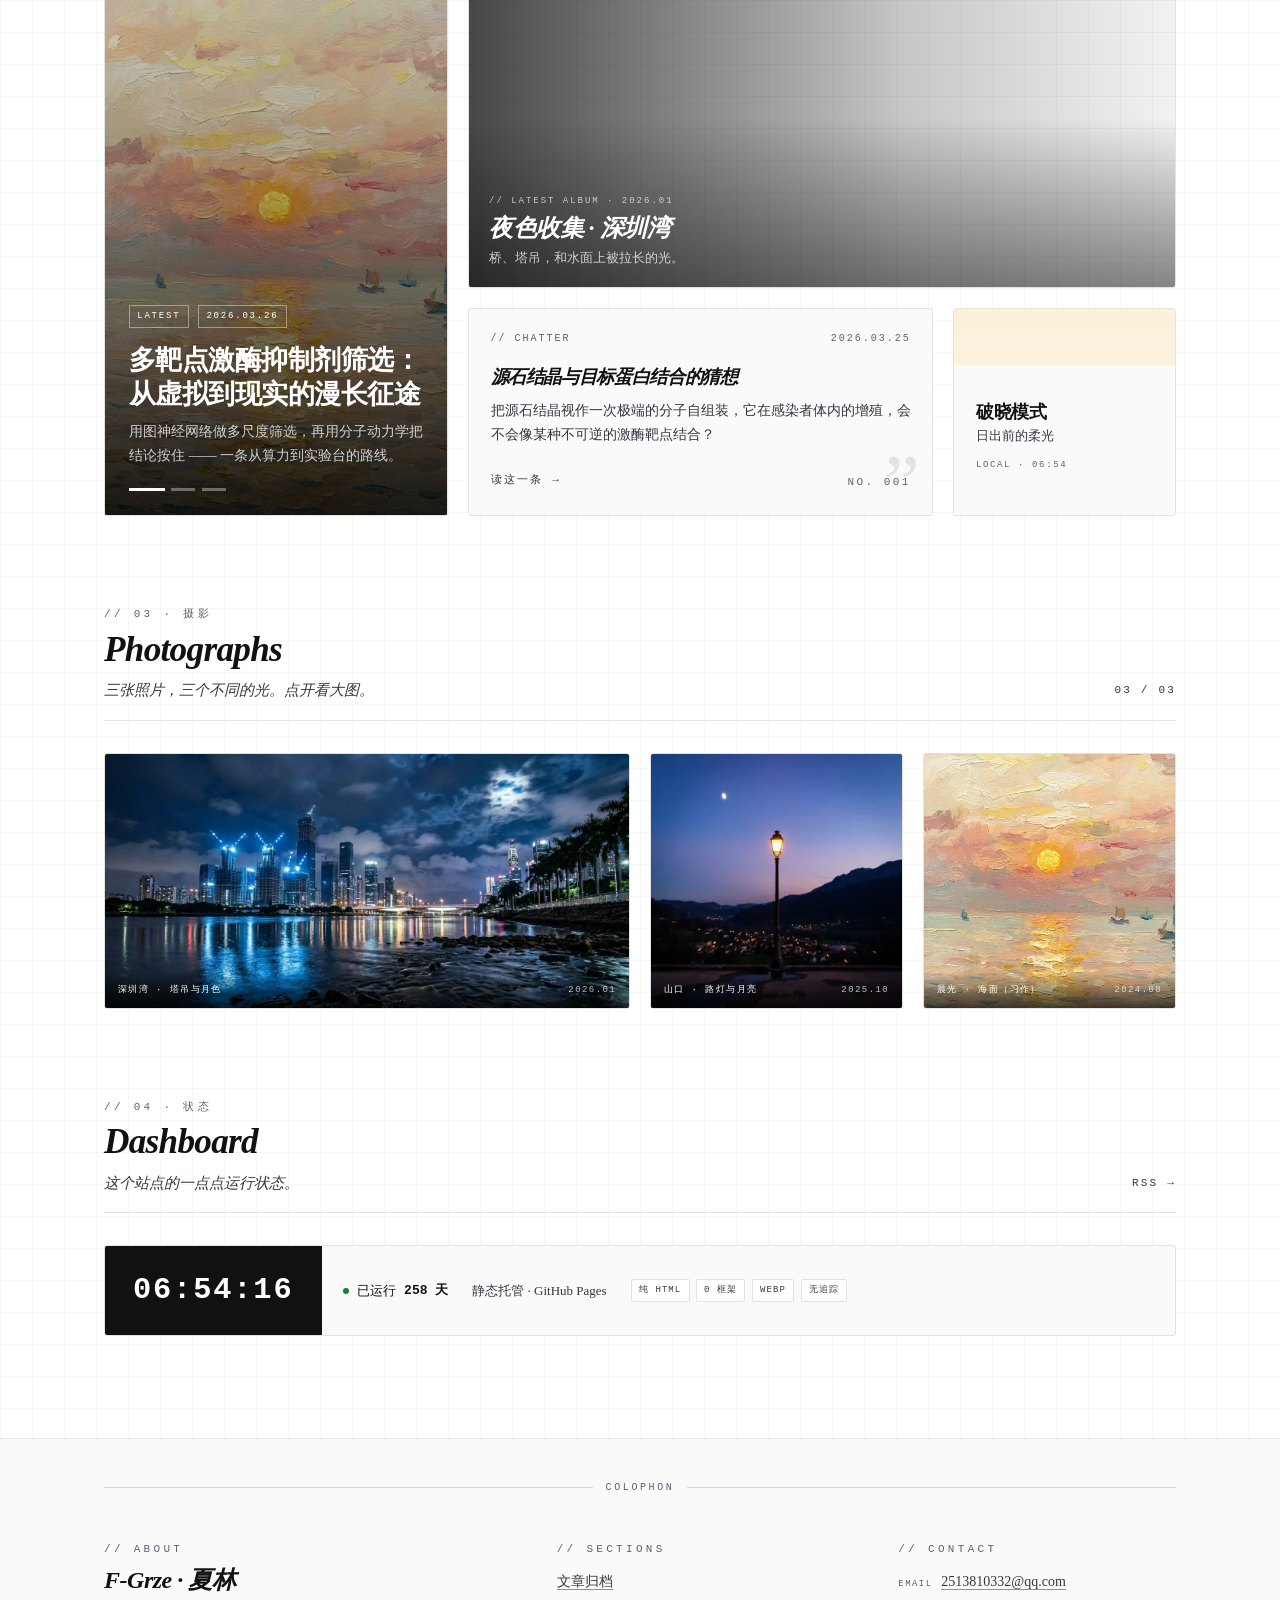
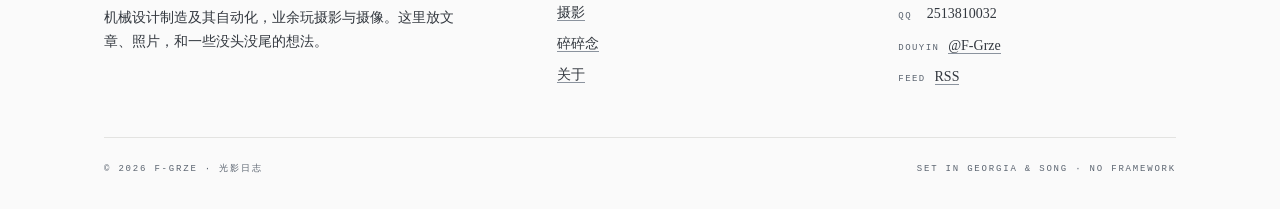
==== commit ddbbf1f3: "deploy: F-Grze 个人博客静态站 Lighthouse 移动/桌面四项 100 · LCP 1.8s/0.5s · CLS 0" ====
--- a/index.html
+++ b/index.html
@@ -8,7 +8,7 @@
 <meta name="author" content="F-Grze">
 <meta name="theme-color" content="#ffffff" media="(prefers-color-scheme: light)">
 <meta name="theme-color" content="#0a0a0a" media="(prefers-color-scheme: dark)">
-<link rel="canonical" href="https://f-grze.github.io/blog/">
+<link rel="canonical" href="https://f-grze.github.io/F-Grze-blog/">
 <link rel="icon" href="favicon.svg" type="image/svg+xml">
 <link rel="alternate" type="application/rss+xml" title="F-Grze の光影日志" href="feed.xml">
 
@@ -17,8 +17,8 @@
 <meta property="og:locale" content="zh_CN">
 <meta property="og:title" content="F-Grze の光影日志 · 以图纸绘机械，以镜头观世界">
 <meta property="og:description" content="机械设计、摄影与深夜的碎碎念。纯静态个人站。">
-<meta property="og:url" content="https://f-grze.github.io/blog/">
-<meta property="og:image" content="https://f-grze.github.io/blog/assets/img/og-cover.jpg">
+<meta property="og:url" content="https://f-grze.github.io/F-Grze-blog/">
+<meta property="og:image" content="https://f-grze.github.io/F-Grze-blog/assets/img/og-cover.jpg">
 <meta property="og:image:width" content="1200">
 <meta property="og:image:height" content="630">
 <meta name="twitter:card" content="summary_large_image">
@@ -40,7 +40,7 @@
   })();
 </script>
 <script type="application/ld+json">
-{"@context":"https://schema.org","@type":"WebSite","name":"F-Grze の光影日志","url":"https://f-grze.github.io/blog/","inLanguage":"zh-CN","author":{"@type":"Person","name":"F-Grze","jobTitle":"机械设计 · 摄影","email":"mailto:2513810332@qq.com"}}
+{"@context":"https://schema.org","@type":"WebSite","name":"F-Grze の光影日志","url":"https://f-grze.github.io/F-Grze-blog/","inLanguage":"zh-CN","author":{"@type":"Person","name":"F-Grze","jobTitle":"机械设计 · 摄影","email":"mailto:2513810332@qq.com"}}
 </script>
 </head>
 <body>
--- a/assets/css/style.min.css
+++ b/assets/css/style.min.css
@@ -0,0 +1 @@
+:root{--paper-0: #111111;--paper-1: #33383f;--paper-2: #5b6470;--paper-3: #8b939e;--ink-0: #ffffff;--ink-1: #fafafa;--ink-2: #f3f3f2;--ink-3: #e3e3e1;--rule: #d6d6d3;--accent: #b45309;--accent-soft: #f6efe6;--ok: #15803d;--grid-color: rgba(17, 17, 17, .035);--shadow: 0 1px 2px rgba(17, 17, 17, .04), 0 12px 32px -18px rgba(17, 17, 17, .35);--font-display: "Gelasio", Georgia, "Times New Roman", "Songti SC", "Noto Serif SC", "Source Han Serif SC", serif;--font-body: Georgia, "Songti SC", "Noto Serif SC", "Source Han Serif SC", "PingFang SC", "Microsoft YaHei", serif;--font-mono: ui-monospace, "SF Mono", SFMono-Regular, Menlo, Consolas, "Liberation Mono", monospace;--wrap: 72rem;--radius: 3px;--ease: cubic-bezier(.16, 1, .3, 1);--head-h: 4rem}[data-theme=dark]{--paper-0: #f2f1ef;--paper-1: #d3d2ce;--paper-2: #a3a29e;--paper-3: #7c7b78;--ink-0: #0a0a0a;--ink-1: #121212;--ink-2: #1a1a1a;--ink-3: #2c2c2a;--rule: #363634;--accent: #e7a45c;--accent-soft: #1d1710;--ok: #4ade80;--grid-color: rgba(255, 255, 255, .035);--shadow: 0 1px 2px rgba(0, 0, 0, .6), 0 18px 40px -24px rgba(0, 0, 0, .9)}*,*:before,*:after{box-sizing:border-box}html{-webkit-text-size-adjust:100%;scroll-behavior:smooth;scroll-padding-top:calc(var(--head-h) + 1.5rem)}body{margin:0;min-height:100%;background:var(--ink-0);color:var(--paper-0);font-family:var(--font-body);font-size:1rem;line-height:1.7;-webkit-font-smoothing:antialiased;text-rendering:optimizeLegibility;background-image:linear-gradient(var(--grid-color) 1px,transparent 1px),linear-gradient(90deg,var(--grid-color) 1px,transparent 1px);background-size:32px 32px;overflow-x:hidden;transition:background-color .4s ease,color .4s ease}img,svg,video{display:block;max-width:100%}figure{margin:0}img{height:auto}a{color:inherit;text-decoration:none}button{font:inherit;color:inherit;background:none;border:0;cursor:pointer}h1,h2,h3,h4{margin:0;font-family:var(--font-display);font-weight:700;letter-spacing:-.02em;line-height:1.15;text-wrap:balance;word-break:auto-phrase}p{margin:0}ul,ol{margin:0;padding:0;list-style:none}::selection{background:var(--paper-0);color:var(--ink-0)}:focus{outline:none}:focus-visible{outline:2px solid var(--accent);outline-offset:3px;border-radius:2px}.skip{position:absolute;left:1rem;top:-100px;z-index:200;padding:.75rem 1.25rem;background:var(--paper-0);color:var(--ink-0);font-family:var(--font-mono);font-size:.75rem;letter-spacing:.2em;text-transform:uppercase;transition:top .2s ease}.skip:focus{top:1rem}.wrap{width:100%;max-width:var(--wrap);margin-inline:auto;padding-inline:clamp(1.25rem,4vw,2.5rem)}.mono{font-family:var(--font-mono);font-size:.6875rem;letter-spacing:.22em;text-transform:uppercase;color:var(--paper-2)}.section{margin-top:clamp(3.5rem,7vw,6rem)}.section-head{display:flex;align-items:flex-end;justify-content:space-between;gap:1.5rem;padding-bottom:1rem;border-bottom:1px solid var(--ink-3);margin-bottom:2rem}.section-num{font-family:var(--font-mono);font-size:.6875rem;letter-spacing:.3em;text-transform:uppercase;color:var(--paper-2)}.section-title{font-size:clamp(1.6rem,3vw,2.2rem);font-style:italic;margin-top:.35rem}.section-sub{margin-top:.5rem;font-size:.9375rem;font-style:italic;color:var(--paper-1)}.section-link{font-family:var(--font-mono);font-size:.6875rem;letter-spacing:.2em;text-transform:uppercase;color:var(--paper-1);white-space:nowrap;padding-bottom:.15rem;border-bottom:1px solid transparent;transition:color .2s,border-color .2s}.section-link:hover{color:var(--paper-0);border-color:var(--paper-0)}.site-head{position:fixed;inset:0 0 auto;z-index:90;height:var(--head-h);display:flex;align-items:center;background:color-mix(in srgb,var(--ink-0) 82%,transparent);border-bottom:1px solid transparent;transition:transform .45s var(--ease),background-color .3s,border-color .3s}@supports (backdrop-filter: blur(12px)){.site-head{-webkit-backdrop-filter:saturate(140%) blur(12px);backdrop-filter:saturate(140%) blur(12px)}}.site-head.is-scrolled{border-bottom-color:var(--ink-3)}.site-head.is-hidden{transform:translateY(-100%)}.head-inner{display:flex;align-items:center;gap:1rem;width:100%}.brand{font-family:var(--font-display);font-weight:700;font-size:1.15rem;letter-spacing:-.03em;white-space:nowrap;display:inline-flex;align-items:baseline;gap:.18em}.brand em{font-style:normal;color:var(--accent)}.nav{display:flex;align-items:center;gap:1.35rem;margin-left:auto}.nav a{position:relative;font-family:var(--font-mono);font-size:.6875rem;letter-spacing:.16em;text-transform:uppercase;color:var(--paper-2);padding:.35rem 0;transition:color .2s}.nav a:hover,.nav a[aria-current=true]{color:var(--paper-0)}.nav a[aria-current=true]:after{content:"";position:absolute;left:50%;bottom:-2px;width:3px;height:3px;border-radius:50%;background:var(--accent);transform:translate(-50%)}.head-tools{display:flex;align-items:center;gap:.25rem;margin-left:.5rem}.icon-btn{width:2.5rem;height:2.5rem;display:inline-grid;place-items:center;border-radius:var(--radius);color:var(--paper-1);transition:background-color .2s,color .2s}.icon-btn:hover{background:var(--ink-2);color:var(--paper-0)}.icon-btn svg{width:17px;height:17px}.menu-btn,.mobile-menu{display:none}.hero{position:relative;min-height:min(78svh,720px);display:flex;align-items:flex-end;padding-top:calc(var(--head-h) + 3rem);padding-bottom:clamp(3rem,7vw,5rem);overflow:hidden;isolation:isolate;background:#0d1420}.hero-img{position:absolute;inset:0;width:100%;height:100%;object-fit:cover;object-position:center 42%;z-index:-2}.hero-scrim{position:absolute;inset:0;z-index:-1;background:linear-gradient(180deg,#060a12b8,#060a122e 35%,#060a128c 72%,#060a12e6),linear-gradient(90deg,#060a12b8,#060a1200 62%)}.hero-inner{position:relative;color:#fff;max-width:46rem}.kicker{font-family:var(--font-mono);font-size:.6875rem;letter-spacing:.34em;text-transform:uppercase;color:#ffffffb8;display:flex;align-items:center;gap:.7rem;margin-bottom:1.1rem}.kicker:before{content:"";width:2rem;height:1px;background:#ffffff80}.hero h1{font-size:clamp(3rem,9vw,6rem);font-style:italic;font-weight:700;letter-spacing:-.045em;line-height:.98;color:#fff}.hero-sub{margin-top:.9rem;font-family:var(--font-display);font-size:clamp(1rem,2vw,1.3rem);letter-spacing:.06em;color:#ffffffdb}.hero-rule{margin-top:1.75rem;display:flex;align-items:center;gap:.9rem;max-width:26rem;font-family:var(--font-mono);font-size:.6875rem;letter-spacing:.22em;text-transform:uppercase;color:#ffffffb8}.hero-rule:before,.hero-rule:after{content:"";flex:1;height:1px;background:#ffffff47}.hero-meta{margin-top:1.6rem;display:flex;flex-wrap:wrap;align-items:center;gap:.6rem 1.4rem;font-family:var(--font-mono);font-size:.6875rem;letter-spacing:.18em;text-transform:uppercase;color:#ffffffc7}.hero-meta .dot{width:6px;height:6px;border-radius:50%;background:#7ee787;box-shadow:0 0 0 3px #7ee7872e}.hero-meta .sep{width:1px;height:12px;background:#ffffff47}.hero-hud{position:absolute;top:calc(var(--head-h) + 1.5rem);right:clamp(1.25rem,4vw,2.5rem);text-align:right;font-family:var(--font-mono);font-size:.625rem;letter-spacing:.2em;text-transform:uppercase;color:#ffffff8c;line-height:2;pointer-events:none}.hero-hud b{font-weight:400;color:#fffc}.hero-hud .rec{color:#ff8a8a}.hero-foot{position:absolute;left:0;right:0;bottom:0;display:flex;justify-content:space-between;gap:1rem;padding:.55rem clamp(1.25rem,4vw,2.5rem);border-top:1px solid rgba(255,255,255,.16);font-family:var(--font-mono);font-size:.5625rem;letter-spacing:.26em;text-transform:uppercase;color:#fff9}.scroll-cue{position:absolute;right:clamp(1.25rem,4vw,2.5rem);bottom:3.2rem;writing-mode:vertical-rl;font-family:var(--font-mono);font-size:.5625rem;letter-spacing:.3em;text-transform:uppercase;color:#ffffff80;pointer-events:none}.grid-12{display:grid;grid-template-columns:repeat(12,minmax(0,1fr));gap:1.25rem}.col-7{grid-column:span 7}.col-5{grid-column:span 5}.col-4{grid-column:span 4}.col-8{grid-column:span 8}.card{position:relative;background:var(--ink-1);border:1px solid var(--ink-3);border-radius:var(--radius);padding:clamp(1.1rem,2.2vw,1.75rem);display:flex;flex-direction:column;transition:border-color .25s,background-color .25s,transform .35s var(--ease)}.card:hover{border-color:var(--paper-3)}.card-label{display:flex;align-items:center;justify-content:space-between;gap:.75rem;font-family:var(--font-mono);font-size:.625rem;letter-spacing:.2em;text-transform:uppercase;color:var(--paper-2);margin-bottom:1.1rem}.profile{cursor:pointer;overflow:hidden;min-height:19rem}.profile:after{content:"";position:absolute;right:-3rem;top:-3rem;width:12rem;height:12rem;border-radius:50%;background:radial-gradient(circle,var(--accent-soft),transparent 68%);opacity:.9;pointer-events:none}.profile-top{display:flex;gap:1.15rem;align-items:flex-start;position:relative}.avatar{width:4.5rem;height:4.5rem;flex:0 0 auto;border-radius:var(--radius);border:1px solid var(--ink-3);overflow:hidden;background:var(--ink-2)}.avatar svg{width:100%;height:100%}.profile h3{font-size:clamp(1.35rem,2.4vw,1.75rem);letter-spacing:-.03em}.profile-role{margin-top:.4rem;font-size:.9375rem;color:var(--paper-1);line-height:1.6}.chips{display:flex;flex-wrap:wrap;gap:.4rem;margin-top:.85rem}.chip{font-family:var(--font-mono);font-size:.5625rem;letter-spacing:.14em;text-transform:uppercase;color:var(--paper-1);border:1px solid var(--ink-3);border-radius:2px;padding:.2rem .45rem;background:var(--ink-0)}.profile-bottom{margin-top:auto;padding-top:1.5rem;display:flex;align-items:flex-end;justify-content:space-between;gap:1.25rem;flex-wrap:wrap}.stats{display:flex;align-items:flex-end;gap:1.15rem}.stat b{display:block;font-family:var(--font-mono);font-size:1.15rem;font-weight:700;letter-spacing:-.02em;font-variant-numeric:tabular-nums}.stat span{display:block;margin-top:.1rem;font-family:var(--font-mono);font-size:.5625rem;letter-spacing:.18em;text-transform:uppercase;color:var(--paper-2)}.stats i{width:1px;height:1.9rem;background:var(--ink-3)}.socials{display:flex;gap:.35rem}.socials a,.socials button{width:2.25rem;height:2.25rem;display:grid;place-items:center;border:1px solid var(--ink-3);border-radius:var(--radius);color:var(--paper-1);background:var(--ink-0);transition:color .2s,background-color .2s,border-color .2s}.socials a:hover,.socials button:hover{background:var(--paper-0);border-color:var(--paper-0);color:var(--ink-0)}.socials svg{width:15px;height:15px}.music{overflow:hidden}.music:before{content:"";position:absolute;inset:auto -30% -45% auto;width:16rem;height:16rem;border-radius:50%;background:radial-gradient(circle,color-mix(in srgb,var(--accent) 22%,transparent),transparent 70%);pointer-events:none}.music-now{display:flex;gap:1rem;align-items:center;position:relative}.cover{width:4.75rem;height:4.75rem;flex:0 0 auto;border-radius:50%;overflow:hidden;border:1px solid var(--ink-3);box-shadow:0 0 0 6px var(--ink-0),0 0 0 7px var(--ink-3);animation:spin 24s linear infinite;animation-play-state:paused}.hero-inner,.music{--spin: 1}@media (prefers-reduced-motion: no-preference){.music:hover .cover{animation-play-state:running}}.cover img{width:100%;height:100%;object-fit:cover}@keyframes spin{to{transform:rotate(360deg)}}.music h3{font-size:1.25rem;letter-spacing:-.02em}.music .artist{margin-top:.15rem;font-size:.875rem;color:var(--paper-1)}.eq{display:inline-flex;align-items:flex-end;gap:2px;height:12px;margin-left:.4rem}.eq i{width:2px;height:4px;background:var(--accent);animation:eq 1.1s ease-in-out infinite}.eq i:nth-child(2){animation-delay:.18s}.eq i:nth-child(3){animation-delay:.36s}.eq i:nth-child(4){animation-delay:.1s}@keyframes eq{0%,to{height:3px}50%{height:12px}}.tracks{margin-top:1.35rem;border-top:1px solid var(--ink-3)}.tracks a{display:grid;grid-template-columns:1.6rem 1fr auto;align-items:center;gap:.55rem;padding:.55rem 0;border-bottom:1px solid var(--ink-3);font-size:.875rem;color:var(--paper-1);transition:color .2s,padding-left .25s var(--ease)}.tracks a:hover{color:var(--paper-0);padding-left:.3rem}.tracks .idx{font-family:var(--font-mono);font-size:.625rem;color:var(--paper-3)}.tracks .meta{font-family:var(--font-mono);font-size:.5625rem;letter-spacing:.14em;text-transform:uppercase;color:var(--paper-2)}.tracks .meta b{font-weight:400;color:var(--accent)}.quote-bar{margin-top:1.25rem;display:flex;align-items:baseline;gap:.9rem;flex-wrap:wrap;border:1px solid var(--ink-3);border-left:2px solid var(--paper-0);border-radius:var(--radius);background:var(--ink-1);padding:1rem 1.25rem}.quote-bar p{font-family:var(--font-display);font-style:italic;font-size:1.0625rem;color:var(--paper-0)}.quote-bar cite{font-family:var(--font-mono);font-style:normal;font-size:.5625rem;letter-spacing:.18em;text-transform:uppercase;color:var(--paper-2)}.col-4>.feature{height:100%}.feature{position:relative;overflow:hidden;min-height:21rem;color:#fff;border:1px solid var(--ink-3);border-radius:var(--radius);background:#171717;isolation:isolate}.feature-slide{position:absolute;inset:0;opacity:0;transition:opacity .7s var(--ease);z-index:-1}.feature-slide img{width:100%;height:100%;object-fit:cover}.feature-slide:after{content:"";position:absolute;inset:0;background:linear-gradient(180deg,#00000026,#00000059 45%,#000000e0)}.feature-slide.is-active{opacity:1}.feature-body{position:relative;height:100%;min-height:21rem;display:flex;flex-direction:column;justify-content:flex-end;padding:1.5rem}.feature-tag{display:flex;align-items:center;gap:.6rem;margin-bottom:.9rem}.feature-tag span{font-family:var(--font-mono);font-size:.5625rem;letter-spacing:.2em;text-transform:uppercase;border:1px solid rgba(255,255,255,.4);padding:.17rem .45rem;color:#fff}.feature h3{font-size:clamp(1.35rem,2.4vw,1.7rem);line-height:1.25;color:#fff}.feature h3 a{background-image:linear-gradient(currentColor,currentColor);background-size:0 1px;background-repeat:no-repeat;background-position:0 100%;transition:background-size .35s var(--ease)}.feature h3 a:hover{background-size:100% 1px}.feature p{margin-top:.6rem;font-size:.875rem;color:#ffffffc7;display:-webkit-box;-webkit-line-clamp:2;-webkit-box-orient:vertical;overflow:hidden}.feature-dots{display:flex;gap:.4rem;margin-top:1.25rem}.feature-dots button{width:1.5rem;height:3px;background:#ffffff59;transition:background-color .3s,width .3s}.feature-dots button[aria-current=true]{background:#fff;width:2.25rem}.album{position:relative;display:block;overflow:hidden;border:1px solid var(--ink-3);border-radius:var(--radius);aspect-ratio:16 / 7;color:#fff;isolation:isolate}.album img{position:absolute;inset:0;width:100%;height:100%;object-fit:cover;transition:transform .9s var(--ease);z-index:-2}.album:after{content:"";position:absolute;inset:0;z-index:-1;background:linear-gradient(90deg,#000000b8,#00000038 62%,#0000000d),linear-gradient(0deg,rgba(0,0,0,.45),transparent 55%)}.album:hover img{transform:scale(1.04)}.album-body{position:absolute;left:1.25rem;bottom:1.1rem;right:1.25rem}.album-body .mono{color:#ffffffb3;font-size:.5625rem}.album-body h3{margin-top:.35rem;font-size:1.5rem;font-style:italic;color:#fff}.album-body p{margin-top:.3rem;font-size:.8125rem;color:#ffffffbf}.chatter{position:relative;overflow:hidden;border:1px solid var(--ink-3);border-radius:var(--radius);background:var(--ink-1);min-height:13rem;display:flex;flex-direction:column;justify-content:space-between;padding:1.35rem}.chatter .mark{position:absolute;right:.8rem;bottom:-.5rem;font-family:var(--font-display);font-size:5rem;line-height:1;color:var(--ink-3);pointer-events:none}.chatter h3{font-size:1.15rem;font-style:italic;line-height:1.35;position:relative}.chatter p{margin-top:.6rem;font-size:.875rem;color:var(--paper-1);display:-webkit-box;-webkit-line-clamp:3;-webkit-box-orient:vertical;overflow:hidden}.chatter-foot{display:flex;align-items:center;justify-content:space-between;gap:1rem;margin-top:1rem}.timecard{border:1px solid var(--ink-3);border-radius:var(--radius);background:var(--ink-1);overflow:hidden;display:flex;flex-direction:column;min-height:13rem}.timecard-swatch{height:3.5rem;position:relative}.timecard-swatch:after{content:"";position:absolute;inset:0;background:linear-gradient(180deg,transparent,rgba(255,255,255,.12))}.timecard-body{padding:1.1rem 1.35rem 1.35rem;display:flex;flex-direction:column;gap:.2rem;justify-content:center;flex:1}.timecard h3{font-size:1.1rem}.timecard p{font-size:.8125rem;color:var(--paper-1)}.timecard .local{margin-top:.5rem;font-family:var(--font-mono);font-size:.5625rem;letter-spacing:.18em;text-transform:uppercase;color:var(--paper-2)}.photos{display:grid;grid-template-columns:repeat(12,minmax(0,1fr));gap:1.25rem;grid-auto-rows:clamp(11rem,21vw,16rem)}.photo{position:relative;overflow:hidden;border:1px solid var(--ink-3);border-radius:var(--radius);background:var(--ink-2)}.photo:nth-child(1){grid-column:span 6}.photo:nth-child(2){grid-column:span 3}.photo:nth-child(3){grid-column:span 3}.photo button{display:block;width:100%;height:100%;padding:0;position:relative}.photo img{width:100%;height:100%;object-fit:cover;object-position:center 45%;transition:transform .9s var(--ease),filter .4s}.photo button:hover img{transform:scale(1.035)}.photo figcaption{position:absolute;z-index:1;left:0;right:0;bottom:0;display:flex;align-items:center;justify-content:space-between;gap:.5rem;padding:.6rem .8rem;font-family:var(--font-mono);font-size:.5625rem;letter-spacing:.16em;text-transform:uppercase;color:#fff;background:linear-gradient(transparent,#000000b8)}.photo figcaption span{min-width:0;white-space:nowrap;overflow:hidden;text-overflow:ellipsis}.photo figcaption span:last-child{color:#ffffffb8;flex:0 0 auto}.lightbox{position:fixed;inset:0;z-index:150;display:grid;place-items:center;padding:clamp(1rem,4vw,3rem);background:#080808eb}.lightbox[hidden]{display:none}.lightbox img{max-width:100%;max-height:82vh;width:auto;border:1px solid rgba(255,255,255,.2)}.lightbox figcaption{margin-top:.9rem;text-align:center;font-family:var(--font-mono);font-size:.625rem;letter-spacing:.2em;text-transform:uppercase;color:#ffffffb3}.lightbox-close{position:absolute;top:1rem;right:1rem;width:2.75rem;height:2.75rem;display:grid;place-items:center;border:1px solid rgba(255,255,255,.25);color:#fff;border-radius:var(--radius)}.lightbox-close:hover{background:#ffffff1f}.dash{display:grid;grid-template-columns:auto 1fr;border:1px solid var(--ink-3);border-radius:var(--radius);overflow:hidden;background:var(--ink-1)}.dash-clock{background:var(--paper-0);color:var(--ink-0);display:flex;align-items:center;justify-content:center;padding:1.15rem 1.75rem;font-family:var(--font-mono);font-size:clamp(1.4rem,3vw,1.9rem);font-weight:700;letter-spacing:.06em;font-variant-numeric:tabular-nums}.dash-body{display:flex;flex-wrap:wrap;align-items:center;gap:.6rem 1.5rem;padding:1rem 1.35rem;font-size:.8125rem;color:var(--paper-1)}.dash-body .live{display:inline-flex;align-items:center;gap:.5rem;color:var(--paper-0)}.dash-body .live i{width:6px;height:6px;border-radius:50%;background:var(--ok)}.dash-body b{font-family:var(--font-mono);font-variant-numeric:tabular-nums;color:var(--paper-0)}.badges{display:flex;flex-wrap:wrap;gap:.4rem}.badge{font-family:var(--font-mono);font-size:.5625rem;letter-spacing:.12em;text-transform:uppercase;border:1px solid var(--ink-3);border-radius:2px;padding:.17rem .45rem;color:var(--paper-1);background:var(--ink-0)}.site-foot{margin-top:clamp(4rem,8vw,7rem);border-top:1px solid var(--ink-3);background:var(--ink-1)}.foot-rule{display:flex;align-items:center;gap:.8rem;font-family:var(--font-mono);font-size:.625rem;letter-spacing:.26em;text-transform:uppercase;color:var(--paper-2);padding:2.5rem 0 2.75rem}.foot-rule:before,.foot-rule:after{content:"";flex:1;height:1px;background:var(--rule)}.foot-grid{display:grid;grid-template-columns:1.4fr 1fr 1fr;gap:clamp(2rem,5vw,4rem);padding-bottom:3rem}.foot-grid h3{font-size:1.5rem;font-style:italic;margin-top:.5rem}.foot-grid p{margin-top:.7rem;font-size:.875rem;color:var(--paper-1);max-width:22rem}.foot-list{margin-top:.7rem;display:flex;flex-direction:column;gap:.45rem;font-size:.875rem}.foot-list a{color:var(--paper-1);transition:color .2s;width:fit-content;border-bottom:1px solid var(--paper-3)}.foot-list a:hover{color:var(--paper-0);border-color:var(--paper-0)}.foot-list .k{font-family:var(--font-mono);font-size:.5625rem;letter-spacing:.16em;text-transform:uppercase;color:var(--paper-2);margin-right:.55rem}.colophon{display:flex;flex-wrap:wrap;align-items:center;justify-content:space-between;gap:.75rem;padding:1.5rem 0 2rem;border-top:1px solid var(--ink-3);font-family:var(--font-mono);font-size:.5625rem;letter-spacing:.2em;text-transform:uppercase;color:var(--paper-2)}.article-head{padding-top:calc(var(--head-h) + clamp(3rem,7vw,5rem))}.article-head .kicker{color:var(--paper-2)}.article-head .kicker:before{background:var(--paper-3)}.article-head h1{font-size:clamp(2rem,5vw,3.25rem);font-style:italic;max-width:40rem}.article-meta{display:flex;flex-wrap:wrap;gap:.6rem 1.25rem;margin-top:1.35rem;font-family:var(--font-mono);font-size:.625rem;letter-spacing:.18em;text-transform:uppercase;color:var(--paper-2)}.article-cover{margin-top:2.5rem;border:1px solid var(--ink-3);border-radius:var(--radius);overflow:hidden;max-height:30rem}.article-cover img{width:100%;height:100%;object-fit:cover}.article-body{max-width:40rem;margin:clamp(2.5rem,5vw,4rem) auto 0;font-size:1.0625rem;line-height:1.9;color:var(--paper-1)}.article-body [data-dropcap]:first-letter{font-family:var(--font-display);font-size:3.6em;font-weight:700;font-style:italic;float:left;line-height:.82;margin:.08em .12em 0 0;color:var(--paper-0)}.article-body h2{font-size:1.6rem;margin:2.75rem 0 1rem;color:var(--paper-0)}.article-body h3{font-size:1.2rem;margin:2rem 0 .6rem;color:var(--paper-0)}.article-body p{margin:1.05rem 0}.article-body ul,.article-body ol{margin:1rem 0;padding-left:1.2rem;list-style:disc}.article-body li{margin:.35rem 0}.article-body code{font-family:var(--font-mono);font-size:.875em;background:var(--ink-2);border:1px solid var(--ink-3);border-radius:2px;padding:.1em .35em}.article-body blockquote{margin:2rem 0;padding-left:1.25rem;border-left:2px solid var(--paper-0);font-family:var(--font-display);font-style:italic;font-size:1.3em;line-height:1.5;color:var(--paper-0)}.article-body strong{color:var(--paper-0)}.article-body pre{margin:1.5rem 0;padding:1rem 1.15rem;overflow-x:auto;background:var(--ink-2);border:1px solid var(--ink-3);border-radius:var(--radius);font-family:var(--font-mono);font-size:.8125rem;line-height:1.7;color:var(--paper-0)}.article-body pre code{background:none;border:0;padding:0;font-size:inherit}.article-foot{max-width:40rem;margin:3rem auto 0;padding-top:1.5rem;border-top:1px solid var(--ink-3)}.tags{display:flex;flex-wrap:wrap;gap:.4rem}.article-nav{display:flex;justify-content:space-between;gap:1.5rem;flex-wrap:wrap;margin-top:2rem;font-size:.9375rem}.article-nav a{color:var(--paper-1);border-bottom:1px solid var(--ink-3);padding-bottom:2px}.article-nav a:hover{color:var(--paper-0);border-color:var(--paper-0)}.archive-list{border-top:1px solid var(--ink-3)}.archive-item{display:flex;align-items:baseline;justify-content:space-between;gap:1.5rem;padding:1.15rem 0;border-bottom:1px solid var(--ink-3)}.archive-item h2{font-size:1.2rem;font-style:italic}.archive-item a:hover h2{color:var(--accent)}.archive-item p{margin-top:.25rem;font-size:.875rem;color:var(--paper-2)}@media (prefers-reduced-motion: no-preference){.js .reveal{opacity:0;transform:translateY(14px);transition:opacity .7s var(--ease),transform .7s var(--ease)}.js .reveal.is-in{opacity:1;transform:none}.hero-inner>*{animation:rise .9s var(--ease) both}.hero-inner>:nth-child(2){animation-delay:.08s}.hero-inner>:nth-child(3){animation-delay:.16s}.hero-inner>:nth-child(4){animation-delay:.24s}.hero-inner>:nth-child(5){animation-delay:.32s}}@keyframes rise{0%{opacity:0;transform:translateY(16px)}to{opacity:1;transform:none}}@media (max-width: 1024px){.col-7,.col-5,.col-4,.col-8{grid-column:span 12}.photo:nth-child(1){grid-column:span 12}.photo:nth-child(2),.photo:nth-child(3){grid-column:span 6}.foot-grid{grid-template-columns:1fr 1fr}}@media (max-width: 860px){.nav{display:none}.menu-btn{display:inline-grid}.head-tools{margin-left:auto}.mobile-menu{display:block;position:fixed;inset:var(--head-h) 0 auto 0;background:var(--ink-0);border-bottom:1px solid var(--ink-3);padding:.5rem clamp(1.25rem,4vw,2.5rem) 1.25rem;transform-origin:top;box-shadow:var(--shadow)}.mobile-menu[hidden]{display:none}.mobile-menu a{display:flex;align-items:center;justify-content:space-between;padding:.95rem 0;border-bottom:1px solid var(--ink-3);font-family:var(--font-mono);font-size:.8125rem;letter-spacing:.16em;text-transform:uppercase;color:var(--paper-1)}.mobile-menu a:hover{color:var(--paper-0)}.mobile-menu a span{color:var(--paper-3);font-size:.625rem}.hero-hud,.scroll-cue,.section-head .section-link{display:none}}@media (max-width: 640px){body{background-size:24px 24px}.hero{min-height:74svh}.hero-meta{gap:.45rem .9rem}.hero-meta .sep{display:none}.hero-foot{font-size:.5rem;letter-spacing:.16em}.article-cover{aspect-ratio:4 / 3;max-height:none}.article-cover img{height:100%;object-fit:cover}.dash{grid-template-columns:1fr}.dash-clock{justify-content:flex-start}.foot-grid{grid-template-columns:1fr}.profile-bottom{flex-direction:column;align-items:flex-start}.photo:nth-child(2),.photo:nth-child(3){grid-column:span 12}.photos{grid-auto-rows:12rem}.article-body{font-size:1rem}}@media (prefers-reduced-motion: reduce){html{scroll-behavior:auto}*,*:before,*:after{animation-duration:.01ms!important;animation-iteration-count:1!important;transition-duration:.01ms!important}}@media print{.site-head,.hero-hud,.scroll-cue,.site-foot{display:none}body{background:#fff;color:#000}}.menu-btn[data-open] .bars{display:none}.menu-btn[data-open] .close{display:block!important}.article-head h1{text-wrap:wrap}@media (max-width: 640px){.article-head h1{font-size:clamp(1.75rem,7.4vw,2.2rem);max-width:100%}}
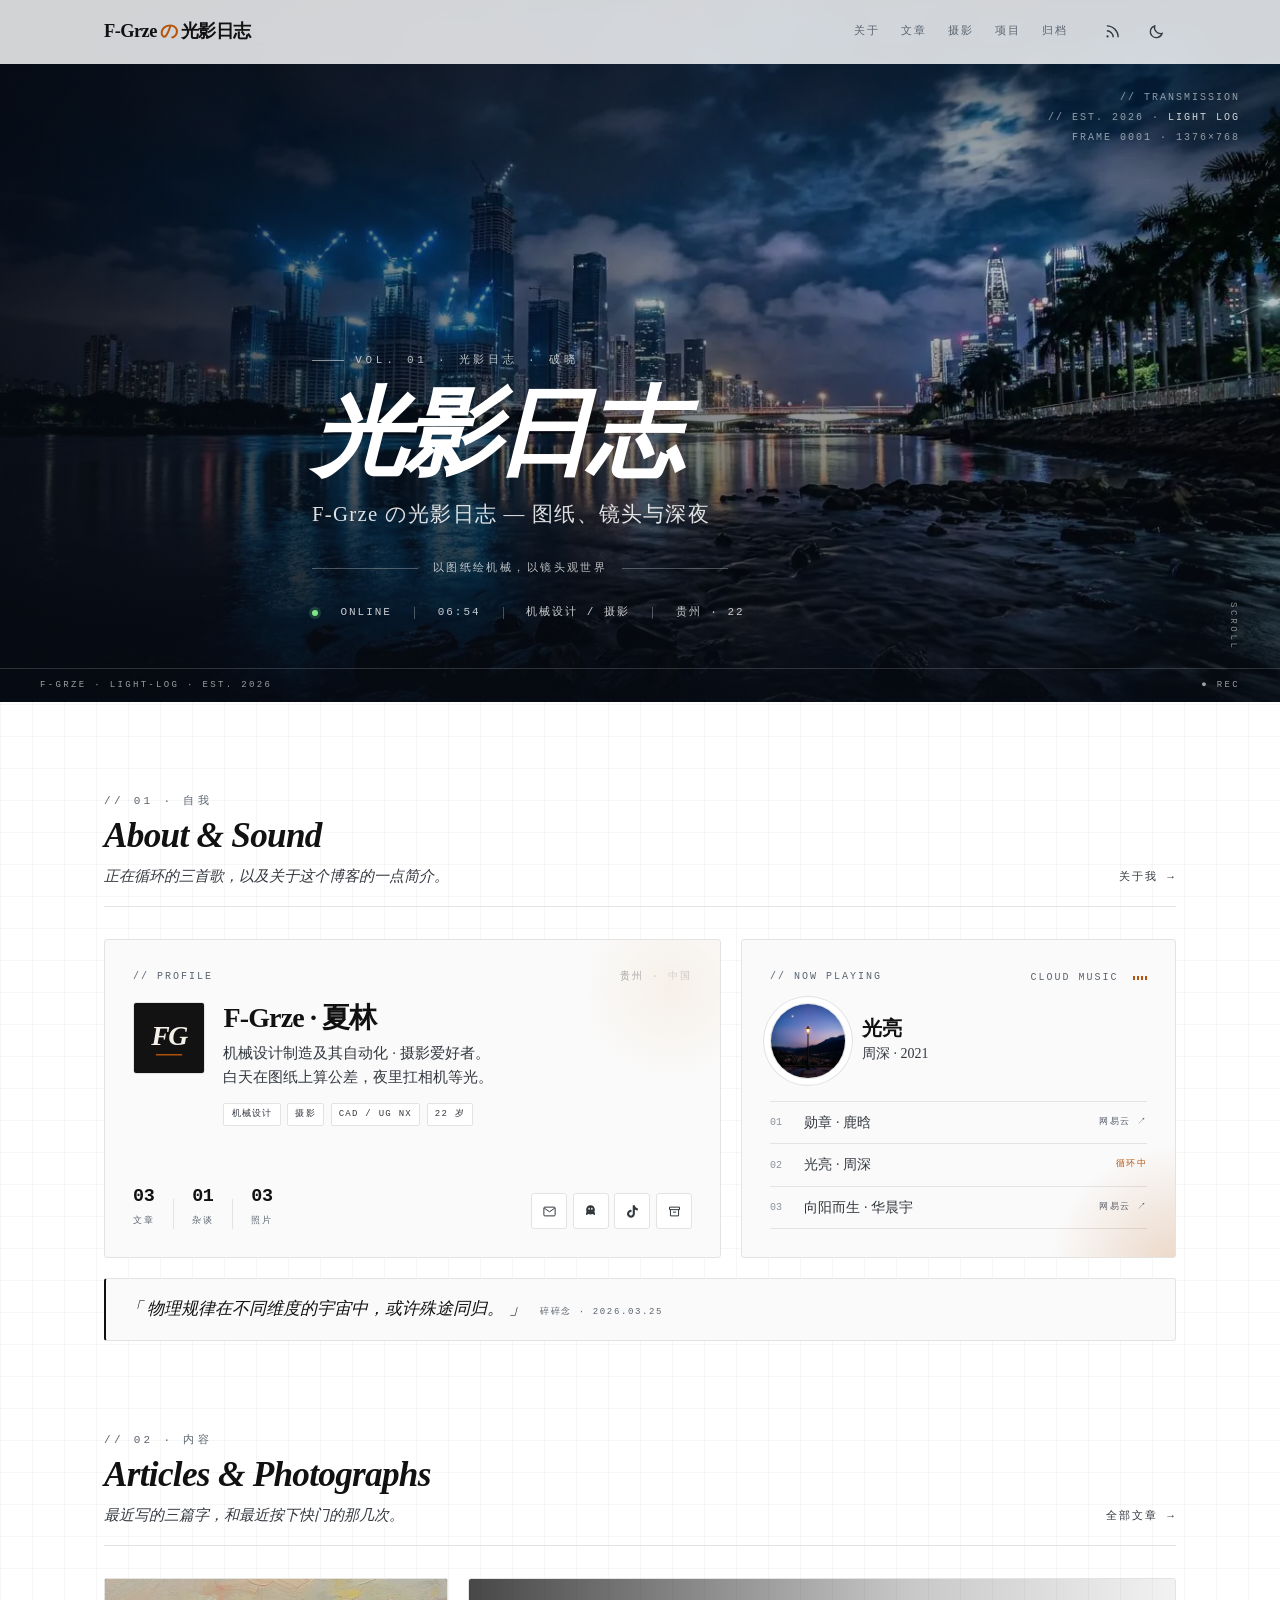
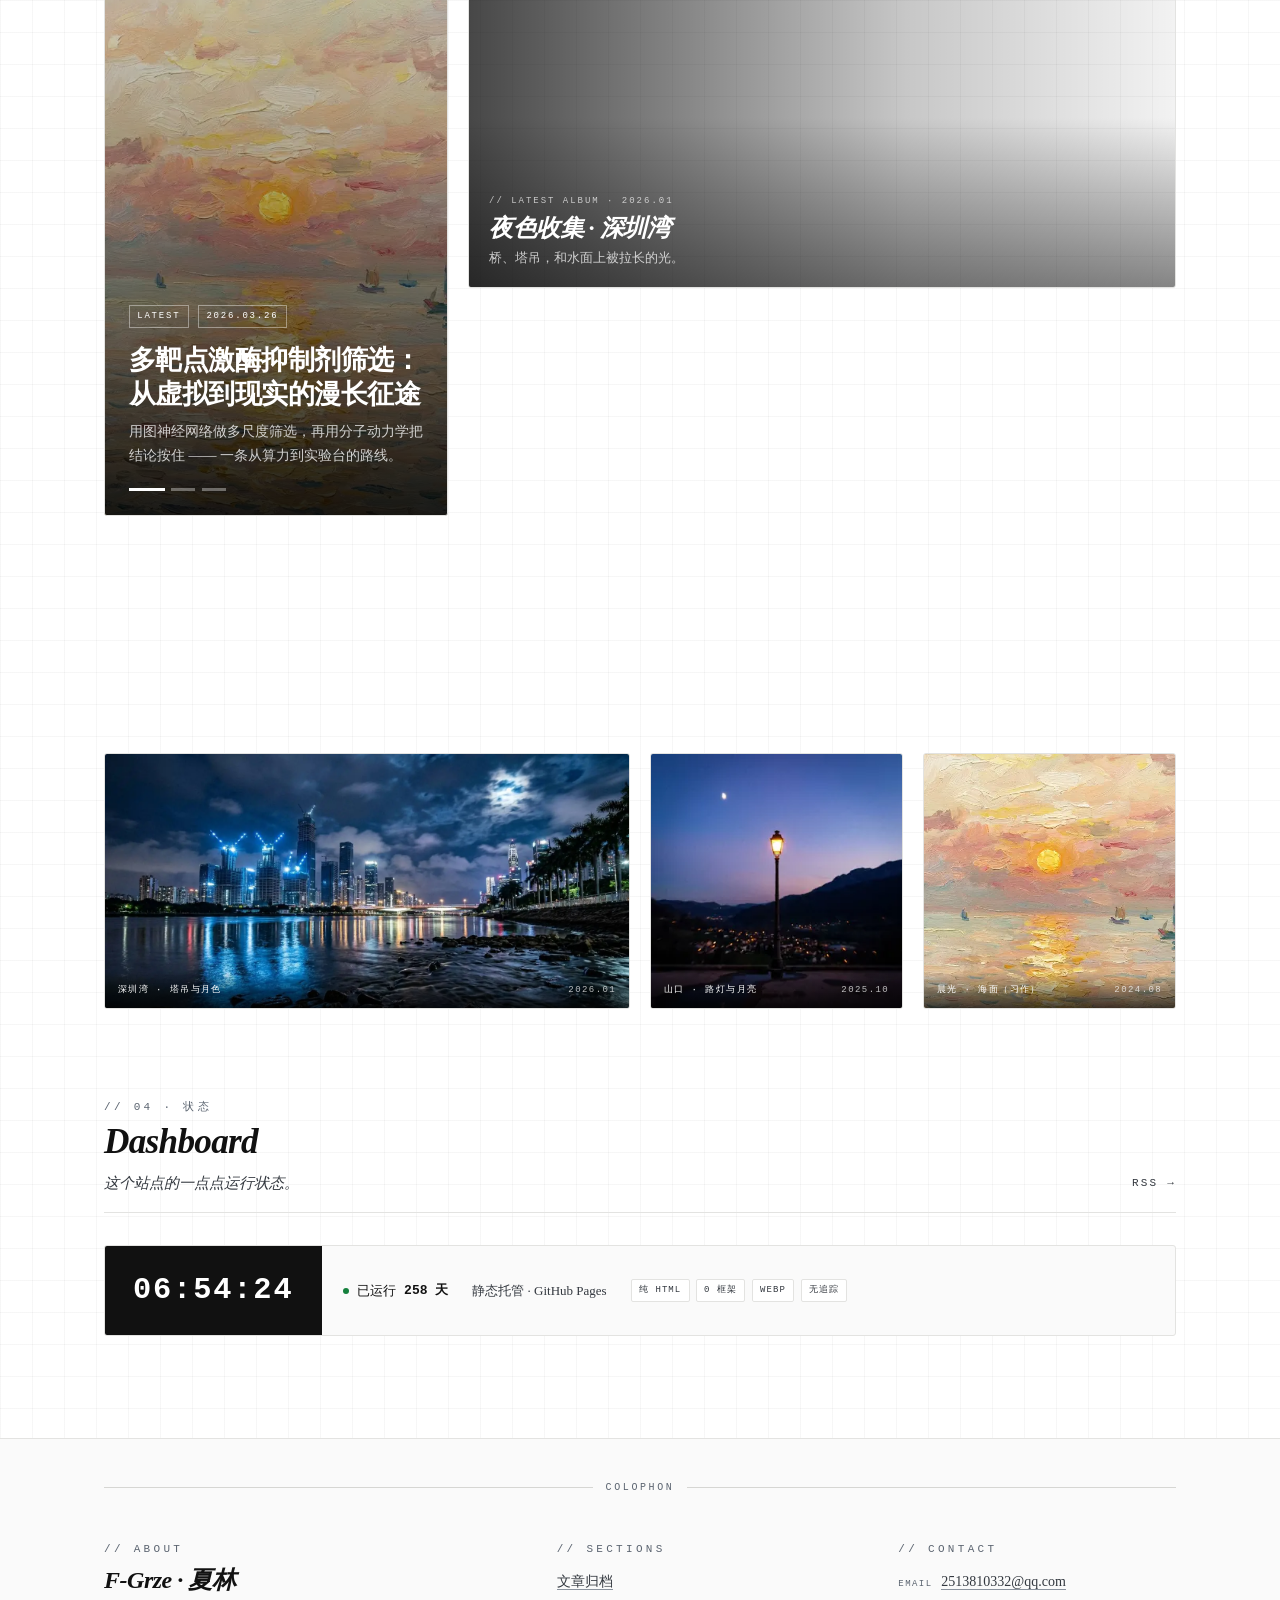
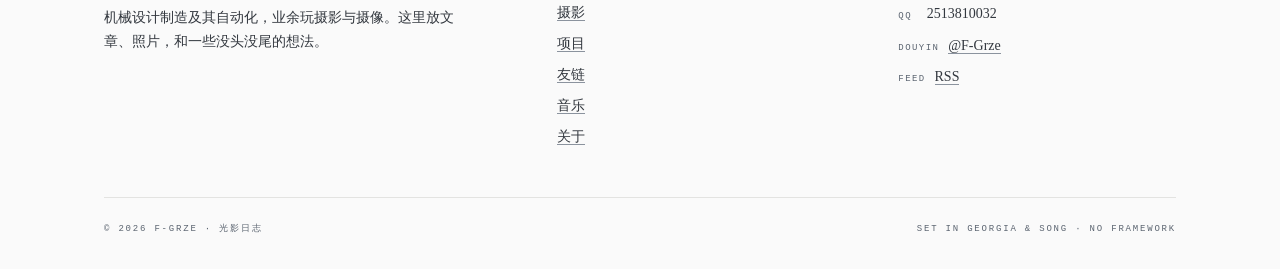
==== commit 359cdfa1: "deploy: 补齐六个二级页面（关于/摄影/项目/友链/归档/音乐） Lighthouse 移动/桌面四项 100 · LCP 1.8s/0.5s · CLS 0" ====
--- a/index.html
+++ b/index.html
@@ -51,11 +51,11 @@
     <a class="brand" href="./">F-Grze<em>の</em>光影日志</a>
 
     <nav class="nav" aria-label="主导航">
-      <a href="#about">About</a>
-      <a href="#articles">Articles</a>
-      <a href="#photowall">Photographs</a>
-      <a href="#chatter">Chatter</a>
-      <a href="posts/">Archive</a>
+      <a href="about.html">关于</a>
+      <a href="posts/">文章</a>
+      <a href="photowall.html">摄影</a>
+      <a href="projects.html">项目</a>
+      <a href="timeline.html">归档</a>
     </nav>
 
     <div class="head-tools">
@@ -74,12 +74,12 @@
   </div>
 
   <nav class="mobile-menu" id="mobile-menu" aria-label="移动端导航" hidden>
-    <a href="#about">关于 <span>01</span></a>
-    <a href="#articles">文章 <span>02</span></a>
-    <a href="#photowall">摄影 <span>03</span></a>
-    <a href="#chatter">碎碎念 <span>04</span></a>
-    <a href="#status">状态 <span>05</span></a>
-    <a href="posts/">归档 <span>ARCHIVE</span></a>
+    <a href="about.html">关于 <span>01</span></a>
+    <a href="posts/">文章 <span>02</span></a>
+    <a href="photowall.html">摄影 <span>03</span></a>
+    <a href="projects.html">项目 <span>04</span></a>
+    <a href="friends.html">友链 <span>05</span></a>
+    <a href="timeline.html">归档 <span>ARCHIVE</span></a>
   </nav>
 </header>
 
@@ -132,7 +132,7 @@
           <h2 class="section-title" id="about-title">About &amp; Sound</h2>
           <p class="section-sub">正在循环的三首歌，以及关于这个博客的一点简介。</p>
         </div>
-        <a class="section-link" href="#chatter">碎碎念 →</a>
+        <a class="section-link" href="about.html">关于我 →</a>
       </header>
 
       <div class="grid-12">
@@ -247,7 +247,7 @@
         </div>
 
         <div class="col-8" style="display:flex;flex-direction:column;gap:1.25rem">
-          <a class="album reveal" href="#photowall">
+          <a class="album reveal" href="photowall.html">
             <img src="assets/img/hero-city-1024.webp" srcset="assets/img/hero-city-640.webp 640w, assets/img/hero-city-1024.webp 1024w" sizes="(max-width: 1024px) 92vw, 58vw" width="1024" height="572" alt="深圳湾夜色，水面倒映着塔吊的蓝光" loading="lazy" decoding="async">
             <div class="album-body">
               <div class="mono">// LATEST ALBUM · 2026.01</div>
@@ -375,9 +375,11 @@
         <div class="section-num">// SECTIONS</div>
         <ul class="foot-list">
           <li><a href="posts/">文章归档</a></li>
-          <li><a href="#photowall">摄影</a></li>
-          <li><a href="#chatter">碎碎念</a></li>
-          <li><a href="#about">关于</a></li>
+          <li><a href="photowall.html">摄影</a></li>
+          <li><a href="projects.html">项目</a></li>
+          <li><a href="friends.html">友链</a></li>
+          <li><a href="music.html">音乐</a></li>
+          <li><a href="about.html">关于</a></li>
         </ul>
       </div>
       <div>
--- a/assets/css/style.min.css
+++ b/assets/css/style.min.css
@@ -1 +1 @@
-:root{--paper-0: #111111;--paper-1: #33383f;--paper-2: #5b6470;--paper-3: #8b939e;--ink-0: #ffffff;--ink-1: #fafafa;--ink-2: #f3f3f2;--ink-3: #e3e3e1;--rule: #d6d6d3;--accent: #b45309;--accent-soft: #f6efe6;--ok: #15803d;--grid-color: rgba(17, 17, 17, .035);--shadow: 0 1px 2px rgba(17, 17, 17, .04), 0 12px 32px -18px rgba(17, 17, 17, .35);--font-display: "Gelasio", Georgia, "Times New Roman", "Songti SC", "Noto Serif SC", "Source Han Serif SC", serif;--font-body: Georgia, "Songti SC", "Noto Serif SC", "Source Han Serif SC", "PingFang SC", "Microsoft YaHei", serif;--font-mono: ui-monospace, "SF Mono", SFMono-Regular, Menlo, Consolas, "Liberation Mono", monospace;--wrap: 72rem;--radius: 3px;--ease: cubic-bezier(.16, 1, .3, 1);--head-h: 4rem}[data-theme=dark]{--paper-0: #f2f1ef;--paper-1: #d3d2ce;--paper-2: #a3a29e;--paper-3: #7c7b78;--ink-0: #0a0a0a;--ink-1: #121212;--ink-2: #1a1a1a;--ink-3: #2c2c2a;--rule: #363634;--accent: #e7a45c;--accent-soft: #1d1710;--ok: #4ade80;--grid-color: rgba(255, 255, 255, .035);--shadow: 0 1px 2px rgba(0, 0, 0, .6), 0 18px 40px -24px rgba(0, 0, 0, .9)}*,*:before,*:after{box-sizing:border-box}html{-webkit-text-size-adjust:100%;scroll-behavior:smooth;scroll-padding-top:calc(var(--head-h) + 1.5rem)}body{margin:0;min-height:100%;background:var(--ink-0);color:var(--paper-0);font-family:var(--font-body);font-size:1rem;line-height:1.7;-webkit-font-smoothing:antialiased;text-rendering:optimizeLegibility;background-image:linear-gradient(var(--grid-color) 1px,transparent 1px),linear-gradient(90deg,var(--grid-color) 1px,transparent 1px);background-size:32px 32px;overflow-x:hidden;transition:background-color .4s ease,color .4s ease}img,svg,video{display:block;max-width:100%}figure{margin:0}img{height:auto}a{color:inherit;text-decoration:none}button{font:inherit;color:inherit;background:none;border:0;cursor:pointer}h1,h2,h3,h4{margin:0;font-family:var(--font-display);font-weight:700;letter-spacing:-.02em;line-height:1.15;text-wrap:balance;word-break:auto-phrase}p{margin:0}ul,ol{margin:0;padding:0;list-style:none}::selection{background:var(--paper-0);color:var(--ink-0)}:focus{outline:none}:focus-visible{outline:2px solid var(--accent);outline-offset:3px;border-radius:2px}.skip{position:absolute;left:1rem;top:-100px;z-index:200;padding:.75rem 1.25rem;background:var(--paper-0);color:var(--ink-0);font-family:var(--font-mono);font-size:.75rem;letter-spacing:.2em;text-transform:uppercase;transition:top .2s ease}.skip:focus{top:1rem}.wrap{width:100%;max-width:var(--wrap);margin-inline:auto;padding-inline:clamp(1.25rem,4vw,2.5rem)}.mono{font-family:var(--font-mono);font-size:.6875rem;letter-spacing:.22em;text-transform:uppercase;color:var(--paper-2)}.section{margin-top:clamp(3.5rem,7vw,6rem)}.section-head{display:flex;align-items:flex-end;justify-content:space-between;gap:1.5rem;padding-bottom:1rem;border-bottom:1px solid var(--ink-3);margin-bottom:2rem}.section-num{font-family:var(--font-mono);font-size:.6875rem;letter-spacing:.3em;text-transform:uppercase;color:var(--paper-2)}.section-title{font-size:clamp(1.6rem,3vw,2.2rem);font-style:italic;margin-top:.35rem}.section-sub{margin-top:.5rem;font-size:.9375rem;font-style:italic;color:var(--paper-1)}.section-link{font-family:var(--font-mono);font-size:.6875rem;letter-spacing:.2em;text-transform:uppercase;color:var(--paper-1);white-space:nowrap;padding-bottom:.15rem;border-bottom:1px solid transparent;transition:color .2s,border-color .2s}.section-link:hover{color:var(--paper-0);border-color:var(--paper-0)}.site-head{position:fixed;inset:0 0 auto;z-index:90;height:var(--head-h);display:flex;align-items:center;background:color-mix(in srgb,var(--ink-0) 82%,transparent);border-bottom:1px solid transparent;transition:transform .45s var(--ease),background-color .3s,border-color .3s}@supports (backdrop-filter: blur(12px)){.site-head{-webkit-backdrop-filter:saturate(140%) blur(12px);backdrop-filter:saturate(140%) blur(12px)}}.site-head.is-scrolled{border-bottom-color:var(--ink-3)}.site-head.is-hidden{transform:translateY(-100%)}.head-inner{display:flex;align-items:center;gap:1rem;width:100%}.brand{font-family:var(--font-display);font-weight:700;font-size:1.15rem;letter-spacing:-.03em;white-space:nowrap;display:inline-flex;align-items:baseline;gap:.18em}.brand em{font-style:normal;color:var(--accent)}.nav{display:flex;align-items:center;gap:1.35rem;margin-left:auto}.nav a{position:relative;font-family:var(--font-mono);font-size:.6875rem;letter-spacing:.16em;text-transform:uppercase;color:var(--paper-2);padding:.35rem 0;transition:color .2s}.nav a:hover,.nav a[aria-current=true]{color:var(--paper-0)}.nav a[aria-current=true]:after{content:"";position:absolute;left:50%;bottom:-2px;width:3px;height:3px;border-radius:50%;background:var(--accent);transform:translate(-50%)}.head-tools{display:flex;align-items:center;gap:.25rem;margin-left:.5rem}.icon-btn{width:2.5rem;height:2.5rem;display:inline-grid;place-items:center;border-radius:var(--radius);color:var(--paper-1);transition:background-color .2s,color .2s}.icon-btn:hover{background:var(--ink-2);color:var(--paper-0)}.icon-btn svg{width:17px;height:17px}.menu-btn,.mobile-menu{display:none}.hero{position:relative;min-height:min(78svh,720px);display:flex;align-items:flex-end;padding-top:calc(var(--head-h) + 3rem);padding-bottom:clamp(3rem,7vw,5rem);overflow:hidden;isolation:isolate;background:#0d1420}.hero-img{position:absolute;inset:0;width:100%;height:100%;object-fit:cover;object-position:center 42%;z-index:-2}.hero-scrim{position:absolute;inset:0;z-index:-1;background:linear-gradient(180deg,#060a12b8,#060a122e 35%,#060a128c 72%,#060a12e6),linear-gradient(90deg,#060a12b8,#060a1200 62%)}.hero-inner{position:relative;color:#fff;max-width:46rem}.kicker{font-family:var(--font-mono);font-size:.6875rem;letter-spacing:.34em;text-transform:uppercase;color:#ffffffb8;display:flex;align-items:center;gap:.7rem;margin-bottom:1.1rem}.kicker:before{content:"";width:2rem;height:1px;background:#ffffff80}.hero h1{font-size:clamp(3rem,9vw,6rem);font-style:italic;font-weight:700;letter-spacing:-.045em;line-height:.98;color:#fff}.hero-sub{margin-top:.9rem;font-family:var(--font-display);font-size:clamp(1rem,2vw,1.3rem);letter-spacing:.06em;color:#ffffffdb}.hero-rule{margin-top:1.75rem;display:flex;align-items:center;gap:.9rem;max-width:26rem;font-family:var(--font-mono);font-size:.6875rem;letter-spacing:.22em;text-transform:uppercase;color:#ffffffb8}.hero-rule:before,.hero-rule:after{content:"";flex:1;height:1px;background:#ffffff47}.hero-meta{margin-top:1.6rem;display:flex;flex-wrap:wrap;align-items:center;gap:.6rem 1.4rem;font-family:var(--font-mono);font-size:.6875rem;letter-spacing:.18em;text-transform:uppercase;color:#ffffffc7}.hero-meta .dot{width:6px;height:6px;border-radius:50%;background:#7ee787;box-shadow:0 0 0 3px #7ee7872e}.hero-meta .sep{width:1px;height:12px;background:#ffffff47}.hero-hud{position:absolute;top:calc(var(--head-h) + 1.5rem);right:clamp(1.25rem,4vw,2.5rem);text-align:right;font-family:var(--font-mono);font-size:.625rem;letter-spacing:.2em;text-transform:uppercase;color:#ffffff8c;line-height:2;pointer-events:none}.hero-hud b{font-weight:400;color:#fffc}.hero-hud .rec{color:#ff8a8a}.hero-foot{position:absolute;left:0;right:0;bottom:0;display:flex;justify-content:space-between;gap:1rem;padding:.55rem clamp(1.25rem,4vw,2.5rem);border-top:1px solid rgba(255,255,255,.16);font-family:var(--font-mono);font-size:.5625rem;letter-spacing:.26em;text-transform:uppercase;color:#fff9}.scroll-cue{position:absolute;right:clamp(1.25rem,4vw,2.5rem);bottom:3.2rem;writing-mode:vertical-rl;font-family:var(--font-mono);font-size:.5625rem;letter-spacing:.3em;text-transform:uppercase;color:#ffffff80;pointer-events:none}.grid-12{display:grid;grid-template-columns:repeat(12,minmax(0,1fr));gap:1.25rem}.col-7{grid-column:span 7}.col-5{grid-column:span 5}.col-4{grid-column:span 4}.col-8{grid-column:span 8}.card{position:relative;background:var(--ink-1);border:1px solid var(--ink-3);border-radius:var(--radius);padding:clamp(1.1rem,2.2vw,1.75rem);display:flex;flex-direction:column;transition:border-color .25s,background-color .25s,transform .35s var(--ease)}.card:hover{border-color:var(--paper-3)}.card-label{display:flex;align-items:center;justify-content:space-between;gap:.75rem;font-family:var(--font-mono);font-size:.625rem;letter-spacing:.2em;text-transform:uppercase;color:var(--paper-2);margin-bottom:1.1rem}.profile{cursor:pointer;overflow:hidden;min-height:19rem}.profile:after{content:"";position:absolute;right:-3rem;top:-3rem;width:12rem;height:12rem;border-radius:50%;background:radial-gradient(circle,var(--accent-soft),transparent 68%);opacity:.9;pointer-events:none}.profile-top{display:flex;gap:1.15rem;align-items:flex-start;position:relative}.avatar{width:4.5rem;height:4.5rem;flex:0 0 auto;border-radius:var(--radius);border:1px solid var(--ink-3);overflow:hidden;background:var(--ink-2)}.avatar svg{width:100%;height:100%}.profile h3{font-size:clamp(1.35rem,2.4vw,1.75rem);letter-spacing:-.03em}.profile-role{margin-top:.4rem;font-size:.9375rem;color:var(--paper-1);line-height:1.6}.chips{display:flex;flex-wrap:wrap;gap:.4rem;margin-top:.85rem}.chip{font-family:var(--font-mono);font-size:.5625rem;letter-spacing:.14em;text-transform:uppercase;color:var(--paper-1);border:1px solid var(--ink-3);border-radius:2px;padding:.2rem .45rem;background:var(--ink-0)}.profile-bottom{margin-top:auto;padding-top:1.5rem;display:flex;align-items:flex-end;justify-content:space-between;gap:1.25rem;flex-wrap:wrap}.stats{display:flex;align-items:flex-end;gap:1.15rem}.stat b{display:block;font-family:var(--font-mono);font-size:1.15rem;font-weight:700;letter-spacing:-.02em;font-variant-numeric:tabular-nums}.stat span{display:block;margin-top:.1rem;font-family:var(--font-mono);font-size:.5625rem;letter-spacing:.18em;text-transform:uppercase;color:var(--paper-2)}.stats i{width:1px;height:1.9rem;background:var(--ink-3)}.socials{display:flex;gap:.35rem}.socials a,.socials button{width:2.25rem;height:2.25rem;display:grid;place-items:center;border:1px solid var(--ink-3);border-radius:var(--radius);color:var(--paper-1);background:var(--ink-0);transition:color .2s,background-color .2s,border-color .2s}.socials a:hover,.socials button:hover{background:var(--paper-0);border-color:var(--paper-0);color:var(--ink-0)}.socials svg{width:15px;height:15px}.music{overflow:hidden}.music:before{content:"";position:absolute;inset:auto -30% -45% auto;width:16rem;height:16rem;border-radius:50%;background:radial-gradient(circle,color-mix(in srgb,var(--accent) 22%,transparent),transparent 70%);pointer-events:none}.music-now{display:flex;gap:1rem;align-items:center;position:relative}.cover{width:4.75rem;height:4.75rem;flex:0 0 auto;border-radius:50%;overflow:hidden;border:1px solid var(--ink-3);box-shadow:0 0 0 6px var(--ink-0),0 0 0 7px var(--ink-3);animation:spin 24s linear infinite;animation-play-state:paused}.hero-inner,.music{--spin: 1}@media (prefers-reduced-motion: no-preference){.music:hover .cover{animation-play-state:running}}.cover img{width:100%;height:100%;object-fit:cover}@keyframes spin{to{transform:rotate(360deg)}}.music h3{font-size:1.25rem;letter-spacing:-.02em}.music .artist{margin-top:.15rem;font-size:.875rem;color:var(--paper-1)}.eq{display:inline-flex;align-items:flex-end;gap:2px;height:12px;margin-left:.4rem}.eq i{width:2px;height:4px;background:var(--accent);animation:eq 1.1s ease-in-out infinite}.eq i:nth-child(2){animation-delay:.18s}.eq i:nth-child(3){animation-delay:.36s}.eq i:nth-child(4){animation-delay:.1s}@keyframes eq{0%,to{height:3px}50%{height:12px}}.tracks{margin-top:1.35rem;border-top:1px solid var(--ink-3)}.tracks a{display:grid;grid-template-columns:1.6rem 1fr auto;align-items:center;gap:.55rem;padding:.55rem 0;border-bottom:1px solid var(--ink-3);font-size:.875rem;color:var(--paper-1);transition:color .2s,padding-left .25s var(--ease)}.tracks a:hover{color:var(--paper-0);padding-left:.3rem}.tracks .idx{font-family:var(--font-mono);font-size:.625rem;color:var(--paper-3)}.tracks .meta{font-family:var(--font-mono);font-size:.5625rem;letter-spacing:.14em;text-transform:uppercase;color:var(--paper-2)}.tracks .meta b{font-weight:400;color:var(--accent)}.quote-bar{margin-top:1.25rem;display:flex;align-items:baseline;gap:.9rem;flex-wrap:wrap;border:1px solid var(--ink-3);border-left:2px solid var(--paper-0);border-radius:var(--radius);background:var(--ink-1);padding:1rem 1.25rem}.quote-bar p{font-family:var(--font-display);font-style:italic;font-size:1.0625rem;color:var(--paper-0)}.quote-bar cite{font-family:var(--font-mono);font-style:normal;font-size:.5625rem;letter-spacing:.18em;text-transform:uppercase;color:var(--paper-2)}.col-4>.feature{height:100%}.feature{position:relative;overflow:hidden;min-height:21rem;color:#fff;border:1px solid var(--ink-3);border-radius:var(--radius);background:#171717;isolation:isolate}.feature-slide{position:absolute;inset:0;opacity:0;transition:opacity .7s var(--ease);z-index:-1}.feature-slide img{width:100%;height:100%;object-fit:cover}.feature-slide:after{content:"";position:absolute;inset:0;background:linear-gradient(180deg,#00000026,#00000059 45%,#000000e0)}.feature-slide.is-active{opacity:1}.feature-body{position:relative;height:100%;min-height:21rem;display:flex;flex-direction:column;justify-content:flex-end;padding:1.5rem}.feature-tag{display:flex;align-items:center;gap:.6rem;margin-bottom:.9rem}.feature-tag span{font-family:var(--font-mono);font-size:.5625rem;letter-spacing:.2em;text-transform:uppercase;border:1px solid rgba(255,255,255,.4);padding:.17rem .45rem;color:#fff}.feature h3{font-size:clamp(1.35rem,2.4vw,1.7rem);line-height:1.25;color:#fff}.feature h3 a{background-image:linear-gradient(currentColor,currentColor);background-size:0 1px;background-repeat:no-repeat;background-position:0 100%;transition:background-size .35s var(--ease)}.feature h3 a:hover{background-size:100% 1px}.feature p{margin-top:.6rem;font-size:.875rem;color:#ffffffc7;display:-webkit-box;-webkit-line-clamp:2;-webkit-box-orient:vertical;overflow:hidden}.feature-dots{display:flex;gap:.4rem;margin-top:1.25rem}.feature-dots button{width:1.5rem;height:3px;background:#ffffff59;transition:background-color .3s,width .3s}.feature-dots button[aria-current=true]{background:#fff;width:2.25rem}.album{position:relative;display:block;overflow:hidden;border:1px solid var(--ink-3);border-radius:var(--radius);aspect-ratio:16 / 7;color:#fff;isolation:isolate}.album img{position:absolute;inset:0;width:100%;height:100%;object-fit:cover;transition:transform .9s var(--ease);z-index:-2}.album:after{content:"";position:absolute;inset:0;z-index:-1;background:linear-gradient(90deg,#000000b8,#00000038 62%,#0000000d),linear-gradient(0deg,rgba(0,0,0,.45),transparent 55%)}.album:hover img{transform:scale(1.04)}.album-body{position:absolute;left:1.25rem;bottom:1.1rem;right:1.25rem}.album-body .mono{color:#ffffffb3;font-size:.5625rem}.album-body h3{margin-top:.35rem;font-size:1.5rem;font-style:italic;color:#fff}.album-body p{margin-top:.3rem;font-size:.8125rem;color:#ffffffbf}.chatter{position:relative;overflow:hidden;border:1px solid var(--ink-3);border-radius:var(--radius);background:var(--ink-1);min-height:13rem;display:flex;flex-direction:column;justify-content:space-between;padding:1.35rem}.chatter .mark{position:absolute;right:.8rem;bottom:-.5rem;font-family:var(--font-display);font-size:5rem;line-height:1;color:var(--ink-3);pointer-events:none}.chatter h3{font-size:1.15rem;font-style:italic;line-height:1.35;position:relative}.chatter p{margin-top:.6rem;font-size:.875rem;color:var(--paper-1);display:-webkit-box;-webkit-line-clamp:3;-webkit-box-orient:vertical;overflow:hidden}.chatter-foot{display:flex;align-items:center;justify-content:space-between;gap:1rem;margin-top:1rem}.timecard{border:1px solid var(--ink-3);border-radius:var(--radius);background:var(--ink-1);overflow:hidden;display:flex;flex-direction:column;min-height:13rem}.timecard-swatch{height:3.5rem;position:relative}.timecard-swatch:after{content:"";position:absolute;inset:0;background:linear-gradient(180deg,transparent,rgba(255,255,255,.12))}.timecard-body{padding:1.1rem 1.35rem 1.35rem;display:flex;flex-direction:column;gap:.2rem;justify-content:center;flex:1}.timecard h3{font-size:1.1rem}.timecard p{font-size:.8125rem;color:var(--paper-1)}.timecard .local{margin-top:.5rem;font-family:var(--font-mono);font-size:.5625rem;letter-spacing:.18em;text-transform:uppercase;color:var(--paper-2)}.photos{display:grid;grid-template-columns:repeat(12,minmax(0,1fr));gap:1.25rem;grid-auto-rows:clamp(11rem,21vw,16rem)}.photo{position:relative;overflow:hidden;border:1px solid var(--ink-3);border-radius:var(--radius);background:var(--ink-2)}.photo:nth-child(1){grid-column:span 6}.photo:nth-child(2){grid-column:span 3}.photo:nth-child(3){grid-column:span 3}.photo button{display:block;width:100%;height:100%;padding:0;position:relative}.photo img{width:100%;height:100%;object-fit:cover;object-position:center 45%;transition:transform .9s var(--ease),filter .4s}.photo button:hover img{transform:scale(1.035)}.photo figcaption{position:absolute;z-index:1;left:0;right:0;bottom:0;display:flex;align-items:center;justify-content:space-between;gap:.5rem;padding:.6rem .8rem;font-family:var(--font-mono);font-size:.5625rem;letter-spacing:.16em;text-transform:uppercase;color:#fff;background:linear-gradient(transparent,#000000b8)}.photo figcaption span{min-width:0;white-space:nowrap;overflow:hidden;text-overflow:ellipsis}.photo figcaption span:last-child{color:#ffffffb8;flex:0 0 auto}.lightbox{position:fixed;inset:0;z-index:150;display:grid;place-items:center;padding:clamp(1rem,4vw,3rem);background:#080808eb}.lightbox[hidden]{display:none}.lightbox img{max-width:100%;max-height:82vh;width:auto;border:1px solid rgba(255,255,255,.2)}.lightbox figcaption{margin-top:.9rem;text-align:center;font-family:var(--font-mono);font-size:.625rem;letter-spacing:.2em;text-transform:uppercase;color:#ffffffb3}.lightbox-close{position:absolute;top:1rem;right:1rem;width:2.75rem;height:2.75rem;display:grid;place-items:center;border:1px solid rgba(255,255,255,.25);color:#fff;border-radius:var(--radius)}.lightbox-close:hover{background:#ffffff1f}.dash{display:grid;grid-template-columns:auto 1fr;border:1px solid var(--ink-3);border-radius:var(--radius);overflow:hidden;background:var(--ink-1)}.dash-clock{background:var(--paper-0);color:var(--ink-0);display:flex;align-items:center;justify-content:center;padding:1.15rem 1.75rem;font-family:var(--font-mono);font-size:clamp(1.4rem,3vw,1.9rem);font-weight:700;letter-spacing:.06em;font-variant-numeric:tabular-nums}.dash-body{display:flex;flex-wrap:wrap;align-items:center;gap:.6rem 1.5rem;padding:1rem 1.35rem;font-size:.8125rem;color:var(--paper-1)}.dash-body .live{display:inline-flex;align-items:center;gap:.5rem;color:var(--paper-0)}.dash-body .live i{width:6px;height:6px;border-radius:50%;background:var(--ok)}.dash-body b{font-family:var(--font-mono);font-variant-numeric:tabular-nums;color:var(--paper-0)}.badges{display:flex;flex-wrap:wrap;gap:.4rem}.badge{font-family:var(--font-mono);font-size:.5625rem;letter-spacing:.12em;text-transform:uppercase;border:1px solid var(--ink-3);border-radius:2px;padding:.17rem .45rem;color:var(--paper-1);background:var(--ink-0)}.site-foot{margin-top:clamp(4rem,8vw,7rem);border-top:1px solid var(--ink-3);background:var(--ink-1)}.foot-rule{display:flex;align-items:center;gap:.8rem;font-family:var(--font-mono);font-size:.625rem;letter-spacing:.26em;text-transform:uppercase;color:var(--paper-2);padding:2.5rem 0 2.75rem}.foot-rule:before,.foot-rule:after{content:"";flex:1;height:1px;background:var(--rule)}.foot-grid{display:grid;grid-template-columns:1.4fr 1fr 1fr;gap:clamp(2rem,5vw,4rem);padding-bottom:3rem}.foot-grid h3{font-size:1.5rem;font-style:italic;margin-top:.5rem}.foot-grid p{margin-top:.7rem;font-size:.875rem;color:var(--paper-1);max-width:22rem}.foot-list{margin-top:.7rem;display:flex;flex-direction:column;gap:.45rem;font-size:.875rem}.foot-list a{color:var(--paper-1);transition:color .2s;width:fit-content;border-bottom:1px solid var(--paper-3)}.foot-list a:hover{color:var(--paper-0);border-color:var(--paper-0)}.foot-list .k{font-family:var(--font-mono);font-size:.5625rem;letter-spacing:.16em;text-transform:uppercase;color:var(--paper-2);margin-right:.55rem}.colophon{display:flex;flex-wrap:wrap;align-items:center;justify-content:space-between;gap:.75rem;padding:1.5rem 0 2rem;border-top:1px solid var(--ink-3);font-family:var(--font-mono);font-size:.5625rem;letter-spacing:.2em;text-transform:uppercase;color:var(--paper-2)}.article-head{padding-top:calc(var(--head-h) + clamp(3rem,7vw,5rem))}.article-head .kicker{color:var(--paper-2)}.article-head .kicker:before{background:var(--paper-3)}.article-head h1{font-size:clamp(2rem,5vw,3.25rem);font-style:italic;max-width:40rem}.article-meta{display:flex;flex-wrap:wrap;gap:.6rem 1.25rem;margin-top:1.35rem;font-family:var(--font-mono);font-size:.625rem;letter-spacing:.18em;text-transform:uppercase;color:var(--paper-2)}.article-cover{margin-top:2.5rem;border:1px solid var(--ink-3);border-radius:var(--radius);overflow:hidden;max-height:30rem}.article-cover img{width:100%;height:100%;object-fit:cover}.article-body{max-width:40rem;margin:clamp(2.5rem,5vw,4rem) auto 0;font-size:1.0625rem;line-height:1.9;color:var(--paper-1)}.article-body [data-dropcap]:first-letter{font-family:var(--font-display);font-size:3.6em;font-weight:700;font-style:italic;float:left;line-height:.82;margin:.08em .12em 0 0;color:var(--paper-0)}.article-body h2{font-size:1.6rem;margin:2.75rem 0 1rem;color:var(--paper-0)}.article-body h3{font-size:1.2rem;margin:2rem 0 .6rem;color:var(--paper-0)}.article-body p{margin:1.05rem 0}.article-body ul,.article-body ol{margin:1rem 0;padding-left:1.2rem;list-style:disc}.article-body li{margin:.35rem 0}.article-body code{font-family:var(--font-mono);font-size:.875em;background:var(--ink-2);border:1px solid var(--ink-3);border-radius:2px;padding:.1em .35em}.article-body blockquote{margin:2rem 0;padding-left:1.25rem;border-left:2px solid var(--paper-0);font-family:var(--font-display);font-style:italic;font-size:1.3em;line-height:1.5;color:var(--paper-0)}.article-body strong{color:var(--paper-0)}.article-body pre{margin:1.5rem 0;padding:1rem 1.15rem;overflow-x:auto;background:var(--ink-2);border:1px solid var(--ink-3);border-radius:var(--radius);font-family:var(--font-mono);font-size:.8125rem;line-height:1.7;color:var(--paper-0)}.article-body pre code{background:none;border:0;padding:0;font-size:inherit}.article-foot{max-width:40rem;margin:3rem auto 0;padding-top:1.5rem;border-top:1px solid var(--ink-3)}.tags{display:flex;flex-wrap:wrap;gap:.4rem}.article-nav{display:flex;justify-content:space-between;gap:1.5rem;flex-wrap:wrap;margin-top:2rem;font-size:.9375rem}.article-nav a{color:var(--paper-1);border-bottom:1px solid var(--ink-3);padding-bottom:2px}.article-nav a:hover{color:var(--paper-0);border-color:var(--paper-0)}.archive-list{border-top:1px solid var(--ink-3)}.archive-item{display:flex;align-items:baseline;justify-content:space-between;gap:1.5rem;padding:1.15rem 0;border-bottom:1px solid var(--ink-3)}.archive-item h2{font-size:1.2rem;font-style:italic}.archive-item a:hover h2{color:var(--accent)}.archive-item p{margin-top:.25rem;font-size:.875rem;color:var(--paper-2)}@media (prefers-reduced-motion: no-preference){.js .reveal{opacity:0;transform:translateY(14px);transition:opacity .7s var(--ease),transform .7s var(--ease)}.js .reveal.is-in{opacity:1;transform:none}.hero-inner>*{animation:rise .9s var(--ease) both}.hero-inner>:nth-child(2){animation-delay:.08s}.hero-inner>:nth-child(3){animation-delay:.16s}.hero-inner>:nth-child(4){animation-delay:.24s}.hero-inner>:nth-child(5){animation-delay:.32s}}@keyframes rise{0%{opacity:0;transform:translateY(16px)}to{opacity:1;transform:none}}@media (max-width: 1024px){.col-7,.col-5,.col-4,.col-8{grid-column:span 12}.photo:nth-child(1){grid-column:span 12}.photo:nth-child(2),.photo:nth-child(3){grid-column:span 6}.foot-grid{grid-template-columns:1fr 1fr}}@media (max-width: 860px){.nav{display:none}.menu-btn{display:inline-grid}.head-tools{margin-left:auto}.mobile-menu{display:block;position:fixed;inset:var(--head-h) 0 auto 0;background:var(--ink-0);border-bottom:1px solid var(--ink-3);padding:.5rem clamp(1.25rem,4vw,2.5rem) 1.25rem;transform-origin:top;box-shadow:var(--shadow)}.mobile-menu[hidden]{display:none}.mobile-menu a{display:flex;align-items:center;justify-content:space-between;padding:.95rem 0;border-bottom:1px solid var(--ink-3);font-family:var(--font-mono);font-size:.8125rem;letter-spacing:.16em;text-transform:uppercase;color:var(--paper-1)}.mobile-menu a:hover{color:var(--paper-0)}.mobile-menu a span{color:var(--paper-3);font-size:.625rem}.hero-hud,.scroll-cue,.section-head .section-link{display:none}}@media (max-width: 640px){body{background-size:24px 24px}.hero{min-height:74svh}.hero-meta{gap:.45rem .9rem}.hero-meta .sep{display:none}.hero-foot{font-size:.5rem;letter-spacing:.16em}.article-cover{aspect-ratio:4 / 3;max-height:none}.article-cover img{height:100%;object-fit:cover}.dash{grid-template-columns:1fr}.dash-clock{justify-content:flex-start}.foot-grid{grid-template-columns:1fr}.profile-bottom{flex-direction:column;align-items:flex-start}.photo:nth-child(2),.photo:nth-child(3){grid-column:span 12}.photos{grid-auto-rows:12rem}.article-body{font-size:1rem}}@media (prefers-reduced-motion: reduce){html{scroll-behavior:auto}*,*:before,*:after{animation-duration:.01ms!important;animation-iteration-count:1!important;transition-duration:.01ms!important}}@media print{.site-head,.hero-hud,.scroll-cue,.site-foot{display:none}body{background:#fff;color:#000}}.menu-btn[data-open] .bars{display:none}.menu-btn[data-open] .close{display:block!important}.article-head h1{text-wrap:wrap}@media (max-width: 640px){.article-head h1{font-size:clamp(1.75rem,7.4vw,2.2rem);max-width:100%}}
+:root{--paper-0: #111111;--paper-1: #33383f;--paper-2: #5b6470;--paper-3: #8b939e;--ink-0: #ffffff;--ink-1: #fafafa;--ink-2: #f3f3f2;--ink-3: #e3e3e1;--rule: #d6d6d3;--accent: #b45309;--accent-soft: #f6efe6;--ok: #15803d;--grid-color: rgba(17, 17, 17, .035);--shadow: 0 1px 2px rgba(17, 17, 17, .04), 0 12px 32px -18px rgba(17, 17, 17, .35);--font-display: "Gelasio", Georgia, "Times New Roman", "Songti SC", "Noto Serif SC", "Source Han Serif SC", serif;--font-body: Georgia, "Songti SC", "Noto Serif SC", "Source Han Serif SC", "PingFang SC", "Microsoft YaHei", serif;--font-mono: ui-monospace, "SF Mono", SFMono-Regular, Menlo, Consolas, "Liberation Mono", monospace;--wrap: 72rem;--radius: 3px;--ease: cubic-bezier(.16, 1, .3, 1);--head-h: 4rem}[data-theme=dark]{--paper-0: #f2f1ef;--paper-1: #d3d2ce;--paper-2: #a3a29e;--paper-3: #7c7b78;--ink-0: #0a0a0a;--ink-1: #121212;--ink-2: #1a1a1a;--ink-3: #2c2c2a;--rule: #363634;--accent: #e7a45c;--accent-soft: #1d1710;--ok: #4ade80;--grid-color: rgba(255, 255, 255, .035);--shadow: 0 1px 2px rgba(0, 0, 0, .6), 0 18px 40px -24px rgba(0, 0, 0, .9)}*,*:before,*:after{box-sizing:border-box}html{-webkit-text-size-adjust:100%;scroll-behavior:smooth;scroll-padding-top:calc(var(--head-h) + 1.5rem)}body{margin:0;min-height:100%;background:var(--ink-0);color:var(--paper-0);font-family:var(--font-body);font-size:1rem;line-height:1.7;-webkit-font-smoothing:antialiased;text-rendering:optimizeLegibility;background-image:linear-gradient(var(--grid-color) 1px,transparent 1px),linear-gradient(90deg,var(--grid-color) 1px,transparent 1px);background-size:32px 32px;overflow-x:hidden;transition:background-color .4s ease,color .4s ease}img,svg,video{display:block;max-width:100%}figure{margin:0}img{height:auto}a{color:inherit;text-decoration:none}button{font:inherit;color:inherit;background:none;border:0;cursor:pointer}h1,h2,h3,h4{margin:0;font-family:var(--font-display);font-weight:700;letter-spacing:-.02em;line-height:1.15;text-wrap:balance;word-break:auto-phrase}p{margin:0}ul,ol{margin:0;padding:0;list-style:none}::selection{background:var(--paper-0);color:var(--ink-0)}:focus{outline:none}:focus-visible{outline:2px solid var(--accent);outline-offset:3px;border-radius:2px}.skip{position:absolute;left:1rem;top:-100px;z-index:200;padding:.75rem 1.25rem;background:var(--paper-0);color:var(--ink-0);font-family:var(--font-mono);font-size:.75rem;letter-spacing:.2em;text-transform:uppercase;transition:top .2s ease}.skip:focus{top:1rem}.wrap{width:100%;max-width:var(--wrap);margin-inline:auto;padding-inline:clamp(1.25rem,4vw,2.5rem)}.mono{font-family:var(--font-mono);font-size:.6875rem;letter-spacing:.22em;text-transform:uppercase;color:var(--paper-2)}.section{margin-top:clamp(3.5rem,7vw,6rem)}.section-head{display:flex;align-items:flex-end;justify-content:space-between;gap:1.5rem;padding-bottom:1rem;border-bottom:1px solid var(--ink-3);margin-bottom:2rem}.section-num{font-family:var(--font-mono);font-size:.6875rem;letter-spacing:.3em;text-transform:uppercase;color:var(--paper-2)}.section-title{font-size:clamp(1.6rem,3vw,2.2rem);font-style:italic;margin-top:.35rem}.section-sub{margin-top:.5rem;font-size:.9375rem;font-style:italic;color:var(--paper-1)}.section-link{font-family:var(--font-mono);font-size:.6875rem;letter-spacing:.2em;text-transform:uppercase;color:var(--paper-1);white-space:nowrap;padding-bottom:.15rem;border-bottom:1px solid transparent;transition:color .2s,border-color .2s}.section-link:hover{color:var(--paper-0);border-color:var(--paper-0)}.site-head{position:fixed;inset:0 0 auto;z-index:90;height:var(--head-h);display:flex;align-items:center;background:color-mix(in srgb,var(--ink-0) 82%,transparent);border-bottom:1px solid transparent;transition:transform .45s var(--ease),background-color .3s,border-color .3s}@supports (backdrop-filter: blur(12px)){.site-head{-webkit-backdrop-filter:saturate(140%) blur(12px);backdrop-filter:saturate(140%) blur(12px)}}.site-head.is-scrolled{border-bottom-color:var(--ink-3)}.site-head.is-hidden{transform:translateY(-100%)}.head-inner{display:flex;align-items:center;gap:1rem;width:100%}.brand{font-family:var(--font-display);font-weight:700;font-size:1.15rem;letter-spacing:-.03em;white-space:nowrap;display:inline-flex;align-items:baseline;gap:.18em}.brand em{font-style:normal;color:var(--accent)}.nav{display:flex;align-items:center;gap:1.35rem;margin-left:auto}.nav a{position:relative;font-family:var(--font-mono);font-size:.6875rem;letter-spacing:.16em;text-transform:uppercase;color:var(--paper-2);padding:.35rem 0;transition:color .2s}.nav a:hover,.nav a[aria-current=true]{color:var(--paper-0)}.nav a[aria-current=true]:after{content:"";position:absolute;left:50%;bottom:-2px;width:3px;height:3px;border-radius:50%;background:var(--accent);transform:translate(-50%)}.head-tools{display:flex;align-items:center;gap:.25rem;margin-left:.5rem}.icon-btn{width:2.5rem;height:2.5rem;display:inline-grid;place-items:center;border-radius:var(--radius);color:var(--paper-1);transition:background-color .2s,color .2s}.icon-btn:hover{background:var(--ink-2);color:var(--paper-0)}.icon-btn svg{width:17px;height:17px}.menu-btn,.mobile-menu{display:none}.hero{position:relative;min-height:min(78svh,720px);display:flex;align-items:flex-end;padding-top:calc(var(--head-h) + 3rem);padding-bottom:clamp(3rem,7vw,5rem);overflow:hidden;isolation:isolate;background:#0d1420}.hero-img{position:absolute;inset:0;width:100%;height:100%;object-fit:cover;object-position:center 42%;z-index:-2}.hero-scrim{position:absolute;inset:0;z-index:-1;background:linear-gradient(180deg,#060a12b8,#060a122e 35%,#060a128c 72%,#060a12e6),linear-gradient(90deg,#060a12b8,#060a1200 62%)}.hero-inner{position:relative;color:#fff;max-width:46rem}.kicker{font-family:var(--font-mono);font-size:.6875rem;letter-spacing:.34em;text-transform:uppercase;color:#ffffffb8;display:flex;align-items:center;gap:.7rem;margin-bottom:1.1rem}.kicker:before{content:"";width:2rem;height:1px;background:#ffffff80}.hero h1{font-size:clamp(3rem,9vw,6rem);font-style:italic;font-weight:700;letter-spacing:-.045em;line-height:.98;color:#fff}.hero-sub{margin-top:.9rem;font-family:var(--font-display);font-size:clamp(1rem,2vw,1.3rem);letter-spacing:.06em;color:#ffffffdb}.hero-rule{margin-top:1.75rem;display:flex;align-items:center;gap:.9rem;max-width:26rem;font-family:var(--font-mono);font-size:.6875rem;letter-spacing:.22em;text-transform:uppercase;color:#ffffffb8}.hero-rule:before,.hero-rule:after{content:"";flex:1;height:1px;background:#ffffff47}.hero-meta{margin-top:1.6rem;display:flex;flex-wrap:wrap;align-items:center;gap:.6rem 1.4rem;font-family:var(--font-mono);font-size:.6875rem;letter-spacing:.18em;text-transform:uppercase;color:#ffffffc7}.hero-meta .dot{width:6px;height:6px;border-radius:50%;background:#7ee787;box-shadow:0 0 0 3px #7ee7872e}.hero-meta .sep{width:1px;height:12px;background:#ffffff47}.hero-hud{position:absolute;top:calc(var(--head-h) + 1.5rem);right:clamp(1.25rem,4vw,2.5rem);text-align:right;font-family:var(--font-mono);font-size:.625rem;letter-spacing:.2em;text-transform:uppercase;color:#ffffff8c;line-height:2;pointer-events:none}.hero-hud b{font-weight:400;color:#fffc}.hero-hud .rec{color:#ff8a8a}.hero-foot{position:absolute;left:0;right:0;bottom:0;display:flex;justify-content:space-between;gap:1rem;padding:.55rem clamp(1.25rem,4vw,2.5rem);border-top:1px solid rgba(255,255,255,.16);font-family:var(--font-mono);font-size:.5625rem;letter-spacing:.26em;text-transform:uppercase;color:#fff9}.scroll-cue{position:absolute;right:clamp(1.25rem,4vw,2.5rem);bottom:3.2rem;writing-mode:vertical-rl;font-family:var(--font-mono);font-size:.5625rem;letter-spacing:.3em;text-transform:uppercase;color:#ffffff80;pointer-events:none}.grid-12{display:grid;grid-template-columns:repeat(12,minmax(0,1fr));gap:1.25rem}.col-7{grid-column:span 7}.col-5{grid-column:span 5}.col-4{grid-column:span 4}.col-8{grid-column:span 8}.card{position:relative;background:var(--ink-1);border:1px solid var(--ink-3);border-radius:var(--radius);padding:clamp(1.1rem,2.2vw,1.75rem);display:flex;flex-direction:column;transition:border-color .25s,background-color .25s,transform .35s var(--ease)}.card:hover{border-color:var(--paper-3)}.card-label{display:flex;align-items:center;justify-content:space-between;gap:.75rem;font-family:var(--font-mono);font-size:.625rem;letter-spacing:.2em;text-transform:uppercase;color:var(--paper-2);margin-bottom:1.1rem}.profile{cursor:pointer;overflow:hidden;min-height:19rem}.profile:after{content:"";position:absolute;right:-3rem;top:-3rem;width:12rem;height:12rem;border-radius:50%;background:radial-gradient(circle,var(--accent-soft),transparent 68%);opacity:.9;pointer-events:none}.profile-top{display:flex;gap:1.15rem;align-items:flex-start;position:relative}.avatar{width:4.5rem;height:4.5rem;flex:0 0 auto;border-radius:var(--radius);border:1px solid var(--ink-3);overflow:hidden;background:var(--ink-2)}.avatar svg{width:100%;height:100%}.profile h3{font-size:clamp(1.35rem,2.4vw,1.75rem);letter-spacing:-.03em}.profile-role{margin-top:.4rem;font-size:.9375rem;color:var(--paper-1);line-height:1.6}.chips{display:flex;flex-wrap:wrap;gap:.4rem;margin-top:.85rem}.chip{font-family:var(--font-mono);font-size:.5625rem;letter-spacing:.14em;text-transform:uppercase;color:var(--paper-1);border:1px solid var(--ink-3);border-radius:2px;padding:.2rem .45rem;background:var(--ink-0)}.profile-bottom{margin-top:auto;padding-top:1.5rem;display:flex;align-items:flex-end;justify-content:space-between;gap:1.25rem;flex-wrap:wrap}.stats{display:flex;align-items:flex-end;gap:1.15rem}.stat b{display:block;font-family:var(--font-mono);font-size:1.15rem;font-weight:700;letter-spacing:-.02em;font-variant-numeric:tabular-nums}.stat span{display:block;margin-top:.1rem;font-family:var(--font-mono);font-size:.5625rem;letter-spacing:.18em;text-transform:uppercase;color:var(--paper-2)}.stats i{width:1px;height:1.9rem;background:var(--ink-3)}.socials{display:flex;gap:.35rem}.socials a,.socials button{width:2.25rem;height:2.25rem;display:grid;place-items:center;border:1px solid var(--ink-3);border-radius:var(--radius);color:var(--paper-1);background:var(--ink-0);transition:color .2s,background-color .2s,border-color .2s}.socials a:hover,.socials button:hover{background:var(--paper-0);border-color:var(--paper-0);color:var(--ink-0)}.socials svg{width:15px;height:15px}.music{overflow:hidden}.music:before{content:"";position:absolute;inset:auto -30% -45% auto;width:16rem;height:16rem;border-radius:50%;background:radial-gradient(circle,color-mix(in srgb,var(--accent) 22%,transparent),transparent 70%);pointer-events:none}.music-now{display:flex;gap:1rem;align-items:center;position:relative}.cover{width:4.75rem;height:4.75rem;flex:0 0 auto;border-radius:50%;overflow:hidden;border:1px solid var(--ink-3);box-shadow:0 0 0 6px var(--ink-0),0 0 0 7px var(--ink-3);animation:spin 24s linear infinite;animation-play-state:paused}.hero-inner,.music{--spin: 1}@media (prefers-reduced-motion: no-preference){.music:hover .cover{animation-play-state:running}}.cover img{width:100%;height:100%;object-fit:cover}@keyframes spin{to{transform:rotate(360deg)}}.music h3{font-size:1.25rem;letter-spacing:-.02em}.music .artist{margin-top:.15rem;font-size:.875rem;color:var(--paper-1)}.eq{display:inline-flex;align-items:flex-end;gap:2px;height:12px;margin-left:.4rem}.eq i{width:2px;height:4px;background:var(--accent);animation:eq 1.1s ease-in-out infinite}.eq i:nth-child(2){animation-delay:.18s}.eq i:nth-child(3){animation-delay:.36s}.eq i:nth-child(4){animation-delay:.1s}@keyframes eq{0%,to{height:3px}50%{height:12px}}.tracks{margin-top:1.35rem;border-top:1px solid var(--ink-3)}.tracks a{display:grid;grid-template-columns:1.6rem 1fr auto;align-items:center;gap:.55rem;padding:.55rem 0;border-bottom:1px solid var(--ink-3);font-size:.875rem;color:var(--paper-1);transition:color .2s,padding-left .25s var(--ease)}.tracks a:hover{color:var(--paper-0);padding-left:.3rem}.tracks .idx{font-family:var(--font-mono);font-size:.625rem;color:var(--paper-3)}.tracks .meta{font-family:var(--font-mono);font-size:.5625rem;letter-spacing:.14em;text-transform:uppercase;color:var(--paper-2)}.tracks .meta b{font-weight:400;color:var(--accent)}.quote-bar{margin-top:1.25rem;display:flex;align-items:baseline;gap:.9rem;flex-wrap:wrap;border:1px solid var(--ink-3);border-left:2px solid var(--paper-0);border-radius:var(--radius);background:var(--ink-1);padding:1rem 1.25rem}.quote-bar p{font-family:var(--font-display);font-style:italic;font-size:1.0625rem;color:var(--paper-0)}.quote-bar cite{font-family:var(--font-mono);font-style:normal;font-size:.5625rem;letter-spacing:.18em;text-transform:uppercase;color:var(--paper-2)}.col-4>.feature{height:100%}.feature{position:relative;overflow:hidden;min-height:21rem;color:#fff;border:1px solid var(--ink-3);border-radius:var(--radius);background:#171717;isolation:isolate}.feature-slide{position:absolute;inset:0;opacity:0;transition:opacity .7s var(--ease);z-index:-1}.feature-slide img{width:100%;height:100%;object-fit:cover}.feature-slide:after{content:"";position:absolute;inset:0;background:linear-gradient(180deg,#00000026,#00000059 45%,#000000e0)}.feature-slide.is-active{opacity:1}.feature-body{position:relative;height:100%;min-height:21rem;display:flex;flex-direction:column;justify-content:flex-end;padding:1.5rem}.feature-tag{display:flex;align-items:center;gap:.6rem;margin-bottom:.9rem}.feature-tag span{font-family:var(--font-mono);font-size:.5625rem;letter-spacing:.2em;text-transform:uppercase;border:1px solid rgba(255,255,255,.4);padding:.17rem .45rem;color:#fff}.feature h3{font-size:clamp(1.35rem,2.4vw,1.7rem);line-height:1.25;color:#fff}.feature h3 a{background-image:linear-gradient(currentColor,currentColor);background-size:0 1px;background-repeat:no-repeat;background-position:0 100%;transition:background-size .35s var(--ease)}.feature h3 a:hover{background-size:100% 1px}.feature p{margin-top:.6rem;font-size:.875rem;color:#ffffffc7;display:-webkit-box;-webkit-line-clamp:2;-webkit-box-orient:vertical;overflow:hidden}.feature-dots{display:flex;gap:.4rem;margin-top:1.25rem}.feature-dots button{width:1.5rem;height:3px;background:#ffffff59;transition:background-color .3s,width .3s}.feature-dots button[aria-current=true]{background:#fff;width:2.25rem}.album{position:relative;display:block;overflow:hidden;border:1px solid var(--ink-3);border-radius:var(--radius);aspect-ratio:16 / 7;color:#fff;isolation:isolate}.album img{position:absolute;inset:0;width:100%;height:100%;object-fit:cover;transition:transform .9s var(--ease);z-index:-2}.album:after{content:"";position:absolute;inset:0;z-index:-1;background:linear-gradient(90deg,#000000b8,#00000038 62%,#0000000d),linear-gradient(0deg,rgba(0,0,0,.45),transparent 55%)}.album:hover img{transform:scale(1.04)}.album-body{position:absolute;left:1.25rem;bottom:1.1rem;right:1.25rem}.album-body .mono{color:#ffffffb3;font-size:.5625rem}.album-body h3{margin-top:.35rem;font-size:1.5rem;font-style:italic;color:#fff}.album-body p{margin-top:.3rem;font-size:.8125rem;color:#ffffffbf}.chatter{position:relative;overflow:hidden;border:1px solid var(--ink-3);border-radius:var(--radius);background:var(--ink-1);min-height:13rem;display:flex;flex-direction:column;justify-content:space-between;padding:1.35rem}.chatter .mark{position:absolute;right:.8rem;bottom:-.5rem;font-family:var(--font-display);font-size:5rem;line-height:1;color:var(--ink-3);pointer-events:none}.chatter h3{font-size:1.15rem;font-style:italic;line-height:1.35;position:relative}.chatter p{margin-top:.6rem;font-size:.875rem;color:var(--paper-1);display:-webkit-box;-webkit-line-clamp:3;-webkit-box-orient:vertical;overflow:hidden}.chatter-foot{display:flex;align-items:center;justify-content:space-between;gap:1rem;margin-top:1rem}.timecard{border:1px solid var(--ink-3);border-radius:var(--radius);background:var(--ink-1);overflow:hidden;display:flex;flex-direction:column;min-height:13rem}.timecard-swatch{height:3.5rem;position:relative}.timecard-swatch:after{content:"";position:absolute;inset:0;background:linear-gradient(180deg,transparent,rgba(255,255,255,.12))}.timecard-body{padding:1.1rem 1.35rem 1.35rem;display:flex;flex-direction:column;gap:.2rem;justify-content:center;flex:1}.timecard h3{font-size:1.1rem}.timecard p{font-size:.8125rem;color:var(--paper-1)}.timecard .local{margin-top:.5rem;font-family:var(--font-mono);font-size:.5625rem;letter-spacing:.18em;text-transform:uppercase;color:var(--paper-2)}.photos{display:grid;grid-template-columns:repeat(12,minmax(0,1fr));gap:1.25rem;grid-auto-rows:clamp(11rem,21vw,16rem)}.photo{position:relative;overflow:hidden;border:1px solid var(--ink-3);border-radius:var(--radius);background:var(--ink-2)}.photos>.photo:nth-child(1){grid-column:span 6}.photos>.photo:nth-child(2){grid-column:span 3}.photos>.photo:nth-child(3){grid-column:span 3}.photo button{display:block;width:100%;height:100%;padding:0;position:relative}.photo img{width:100%;height:100%;object-fit:cover;object-position:center 45%;transition:transform .9s var(--ease),filter .4s}.photo button:hover img{transform:scale(1.035)}.photo figcaption{position:absolute;z-index:1;left:0;right:0;bottom:0;display:flex;align-items:center;justify-content:space-between;gap:.5rem;padding:.6rem .8rem;font-family:var(--font-mono);font-size:.5625rem;letter-spacing:.16em;text-transform:uppercase;color:#fff;background:linear-gradient(transparent,#000000b8)}.photo figcaption span{min-width:0;white-space:nowrap;overflow:hidden;text-overflow:ellipsis}.photo figcaption span:last-child{color:#ffffffb8;flex:0 0 auto}.lightbox{position:fixed;inset:0;z-index:150;display:grid;place-items:center;padding:clamp(1rem,4vw,3rem);background:#080808eb}.lightbox[hidden]{display:none}.lightbox img{max-width:100%;max-height:82vh;width:auto;border:1px solid rgba(255,255,255,.2)}.lightbox figcaption{margin-top:.9rem;text-align:center;font-family:var(--font-mono);font-size:.625rem;letter-spacing:.2em;text-transform:uppercase;color:#ffffffb3}.lightbox-close{position:absolute;top:1rem;right:1rem;width:2.75rem;height:2.75rem;display:grid;place-items:center;border:1px solid rgba(255,255,255,.25);color:#fff;border-radius:var(--radius)}.lightbox-close:hover{background:#ffffff1f}.dash{display:grid;grid-template-columns:auto 1fr;border:1px solid var(--ink-3);border-radius:var(--radius);overflow:hidden;background:var(--ink-1)}.dash-clock{background:var(--paper-0);color:var(--ink-0);display:flex;align-items:center;justify-content:center;padding:1.15rem 1.75rem;font-family:var(--font-mono);font-size:clamp(1.4rem,3vw,1.9rem);font-weight:700;letter-spacing:.06em;font-variant-numeric:tabular-nums}.dash-body{display:flex;flex-wrap:wrap;align-items:center;gap:.6rem 1.5rem;padding:1rem 1.35rem;font-size:.8125rem;color:var(--paper-1)}.dash-body .live{display:inline-flex;align-items:center;gap:.5rem;color:var(--paper-0)}.dash-body .live i{width:6px;height:6px;border-radius:50%;background:var(--ok)}.dash-body b{font-family:var(--font-mono);font-variant-numeric:tabular-nums;color:var(--paper-0)}.badges{display:flex;flex-wrap:wrap;gap:.4rem}.badge{font-family:var(--font-mono);font-size:.5625rem;letter-spacing:.12em;text-transform:uppercase;border:1px solid var(--ink-3);border-radius:2px;padding:.17rem .45rem;color:var(--paper-1);background:var(--ink-0)}.site-foot{margin-top:clamp(4rem,8vw,7rem);border-top:1px solid var(--ink-3);background:var(--ink-1)}.foot-rule{display:flex;align-items:center;gap:.8rem;font-family:var(--font-mono);font-size:.625rem;letter-spacing:.26em;text-transform:uppercase;color:var(--paper-2);padding:2.5rem 0 2.75rem}.foot-rule:before,.foot-rule:after{content:"";flex:1;height:1px;background:var(--rule)}.foot-grid{display:grid;grid-template-columns:1.4fr 1fr 1fr;gap:clamp(2rem,5vw,4rem);padding-bottom:3rem}.foot-grid h3{font-size:1.5rem;font-style:italic;margin-top:.5rem}.foot-grid p{margin-top:.7rem;font-size:.875rem;color:var(--paper-1);max-width:22rem}.foot-list{margin-top:.7rem;display:flex;flex-direction:column;gap:.45rem;font-size:.875rem}.foot-list a{color:var(--paper-1);transition:color .2s;width:fit-content;border-bottom:1px solid var(--paper-3)}.foot-list a:hover{color:var(--paper-0);border-color:var(--paper-0)}.foot-list .k{font-family:var(--font-mono);font-size:.5625rem;letter-spacing:.16em;text-transform:uppercase;color:var(--paper-2);margin-right:.55rem}.colophon{display:flex;flex-wrap:wrap;align-items:center;justify-content:space-between;gap:.75rem;padding:1.5rem 0 2rem;border-top:1px solid var(--ink-3);font-family:var(--font-mono);font-size:.5625rem;letter-spacing:.2em;text-transform:uppercase;color:var(--paper-2)}.article-head{padding-top:calc(var(--head-h) + clamp(3rem,7vw,5rem))}.article-head .kicker,.page-head .kicker{color:var(--paper-2)}.article-head .kicker:before,.page-head .kicker:before{background:var(--paper-3)}.article-head h1{font-size:clamp(2rem,5vw,3.25rem);font-style:italic;max-width:40rem}.article-meta{display:flex;flex-wrap:wrap;gap:.6rem 1.25rem;margin-top:1.35rem;font-family:var(--font-mono);font-size:.625rem;letter-spacing:.18em;text-transform:uppercase;color:var(--paper-2)}.article-cover{margin-top:2.5rem;border:1px solid var(--ink-3);border-radius:var(--radius);overflow:hidden;max-height:30rem}.article-cover img{width:100%;height:100%;object-fit:cover}.article-body{max-width:40rem;margin:clamp(2.5rem,5vw,4rem) auto 0;font-size:1.0625rem;line-height:1.9;color:var(--paper-1)}.article-body [data-dropcap]:first-letter{font-family:var(--font-display);font-size:3.6em;font-weight:700;font-style:italic;float:left;line-height:.82;margin:.08em .12em 0 0;color:var(--paper-0)}.article-body h2{font-size:1.6rem;margin:2.75rem 0 1rem;color:var(--paper-0)}.article-body h3{font-size:1.2rem;margin:2rem 0 .6rem;color:var(--paper-0)}.article-body p{margin:1.05rem 0}.article-body ul,.article-body ol{margin:1rem 0;padding-left:1.2rem;list-style:disc}.article-body li{margin:.35rem 0}.article-body code{font-family:var(--font-mono);font-size:.875em;background:var(--ink-2);border:1px solid var(--ink-3);border-radius:2px;padding:.1em .35em}.article-body blockquote{margin:2rem 0;padding-left:1.25rem;border-left:2px solid var(--paper-0);font-family:var(--font-display);font-style:italic;font-size:1.3em;line-height:1.5;color:var(--paper-0)}.article-body strong{color:var(--paper-0)}.article-body pre{margin:1.5rem 0;padding:1rem 1.15rem;overflow-x:auto;background:var(--ink-2);border:1px solid var(--ink-3);border-radius:var(--radius);font-family:var(--font-mono);font-size:.8125rem;line-height:1.7;color:var(--paper-0)}.article-body pre code{background:none;border:0;padding:0;font-size:inherit}.article-foot{max-width:40rem;margin:3rem auto 0;padding-top:1.5rem;border-top:1px solid var(--ink-3)}.tags{display:flex;flex-wrap:wrap;gap:.4rem}.article-nav{display:flex;justify-content:space-between;gap:1.5rem;flex-wrap:wrap;margin-top:2rem;font-size:.9375rem}.article-nav a{color:var(--paper-1);border-bottom:1px solid var(--ink-3);padding-bottom:2px}.article-nav a:hover{color:var(--paper-0);border-color:var(--paper-0)}.archive-list{border-top:1px solid var(--ink-3)}.archive-item{display:flex;align-items:baseline;justify-content:space-between;gap:1.5rem;padding:1.15rem 0;border-bottom:1px solid var(--ink-3)}.archive-item h2{font-size:1.2rem;font-style:italic}.archive-item a:hover h2{color:var(--accent)}.archive-item p{margin-top:.25rem;font-size:.875rem;color:var(--paper-2)}@media (prefers-reduced-motion: no-preference){.js .reveal{opacity:0;transform:translateY(14px);transition:opacity .7s var(--ease),transform .7s var(--ease)}.js .reveal.is-in{opacity:1;transform:none}.hero-inner>*{animation:rise .9s var(--ease) both}.hero-inner>:nth-child(2){animation-delay:.08s}.hero-inner>:nth-child(3){animation-delay:.16s}.hero-inner>:nth-child(4){animation-delay:.24s}.hero-inner>:nth-child(5){animation-delay:.32s}}@keyframes rise{0%{opacity:0;transform:translateY(16px)}to{opacity:1;transform:none}}@media (max-width: 1024px){.col-7,.col-5,.col-4,.col-8{grid-column:span 12}.photos>.photo:nth-child(1){grid-column:span 12}.photos>.photo:nth-child(2),.photos>.photo:nth-child(3){grid-column:span 6}.foot-grid{grid-template-columns:1fr 1fr}}@media (max-width: 860px){.nav{display:none}.menu-btn{display:inline-grid}.head-tools{margin-left:auto}.mobile-menu{display:block;position:fixed;inset:var(--head-h) 0 auto 0;background:var(--ink-0);border-bottom:1px solid var(--ink-3);padding:.5rem clamp(1.25rem,4vw,2.5rem) 1.25rem;transform-origin:top;box-shadow:var(--shadow)}.mobile-menu[hidden]{display:none}.mobile-menu a{display:flex;align-items:center;justify-content:space-between;padding:.95rem 0;border-bottom:1px solid var(--ink-3);font-family:var(--font-mono);font-size:.8125rem;letter-spacing:.16em;text-transform:uppercase;color:var(--paper-1)}.mobile-menu a:hover{color:var(--paper-0)}.mobile-menu a span{color:var(--paper-3);font-size:.625rem}.hero-hud,.scroll-cue,.section-head .section-link{display:none}}@media (max-width: 640px){body{background-size:24px 24px}.hero{min-height:74svh}.hero-meta{gap:.45rem .9rem}.hero-meta .sep{display:none}.hero-foot{font-size:.5rem;letter-spacing:.16em}.article-cover{aspect-ratio:4 / 3;max-height:none}.article-cover img{height:100%;object-fit:cover}.dash{grid-template-columns:1fr}.dash-clock{justify-content:flex-start}.foot-grid{grid-template-columns:1fr}.profile-bottom{flex-direction:column;align-items:flex-start}.photos>.photo:nth-child(2),.photos>.photo:nth-child(3){grid-column:span 12}.photos{grid-auto-rows:12rem}.article-body{font-size:1rem}}@media (prefers-reduced-motion: reduce){html{scroll-behavior:auto}*,*:before,*:after{animation-duration:.01ms!important;animation-iteration-count:1!important;transition-duration:.01ms!important}}@media print{.site-head,.hero-hud,.scroll-cue,.site-foot{display:none}body{background:#fff;color:#000}}.menu-btn[data-open] .bars{display:none}.menu-btn[data-open] .close{display:block!important}.article-head h1{text-wrap:wrap}@media (max-width: 640px){.article-head h1{font-size:clamp(1.75rem,7.4vw,2.2rem);max-width:100%}}.page-head{padding-top:calc(var(--head-h) + clamp(3rem,7vw,5rem))}.page-head h1{font-size:clamp(2.1rem,5.5vw,3.4rem);font-style:italic;max-width:34rem}.page-sub{margin-top:1rem;font-size:1rem;color:var(--paper-1);max-width:40rem}.page-rule{margin-top:2rem;height:1px;background:var(--ink-3)}.about-grid{display:grid;grid-template-columns:minmax(0,1.55fr) minmax(0,1fr);gap:clamp(2rem,5vw,4rem);margin-top:clamp(2.5rem,5vw,4rem)}.about-body{max-width:none;margin:0}.about-body h2:first-of-type{margin-top:2rem}.side-stack{display:flex;flex-direction:column;gap:1.25rem}.side-card{border:1px solid var(--ink-3);border-radius:var(--radius);background:var(--ink-1);padding:1.25rem 1.35rem}.side-card h2{margin-top:.45rem;font-size:1.05rem}.side-list{margin-top:.8rem;display:flex;flex-direction:column;gap:.55rem;font-size:.875rem}.side-list div{display:flex;justify-content:space-between;gap:1rem;border-bottom:1px dashed var(--ink-3);padding-bottom:.5rem}.side-list div:last-child{border-bottom:0;padding-bottom:0}.side-list dt,.side-list .k{font-family:var(--font-mono);font-size:.5625rem;letter-spacing:.16em;text-transform:uppercase;color:var(--paper-2)}.side-list .v{color:var(--paper-0);text-align:right}.activity{margin-top:1rem;border-top:1px solid var(--ink-3)}.activity a{display:grid;grid-template-columns:6.5rem 4rem 1fr;align-items:baseline;gap:1rem;padding:.95rem 0;border-bottom:1px solid var(--ink-3);transition:color .2s,padding-left .25s var(--ease)}.activity a:hover{color:var(--accent);padding-left:.25rem}.activity time{font-family:var(--font-mono);font-size:.625rem;letter-spacing:.12em;color:var(--paper-2)}.activity .kind{font-family:var(--font-mono);font-size:.5625rem;letter-spacing:.16em;text-transform:uppercase;color:var(--paper-2);border:1px solid var(--ink-3);border-radius:2px;padding:.1rem .35rem;justify-self:start}.activity .t{font-family:var(--font-display);font-style:italic;font-size:1.05rem;color:var(--paper-0)}.activity a:hover .t{color:var(--accent)}.album-head{display:flex;align-items:baseline;justify-content:space-between;gap:1rem;margin-top:clamp(2.5rem,5vw,4rem);padding-bottom:.9rem;border-bottom:1px solid var(--ink-3)}.album-head h2{font-size:1.4rem;font-style:italic}.photo-grid{display:grid;grid-template-columns:repeat(2,minmax(0,1fr));gap:1.25rem;margin-top:1.25rem}.photo-grid .photo{aspect-ratio:4 / 3}.photo-grid .photo.wide{grid-column:span 2;aspect-ratio:16 / 8}.photo-grid .photo.tall{aspect-ratio:4 / 5}.cards{display:grid;grid-template-columns:repeat(2,minmax(0,1fr));gap:1.25rem;margin-top:clamp(2.5rem,5vw,4rem)}.item-card{border:1px solid var(--ink-3);border-radius:var(--radius);background:var(--ink-1);padding:1.5rem;display:flex;flex-direction:column;gap:.7rem;transition:border-color .25s,transform .35s var(--ease)}.item-card:hover{border-color:var(--paper-3);transform:translateY(-2px)}.item-card .top{display:flex;align-items:flex-start;justify-content:space-between;gap:1rem}.item-card h2{font-size:1.2rem;font-style:italic}.item-card p{font-size:.875rem;color:var(--paper-1)}.item-card .foot{margin-top:auto;padding-top:.6rem;display:flex;align-items:center;justify-content:space-between;gap:1rem}.item-card .go{font-family:var(--font-mono);font-size:.625rem;letter-spacing:.18em;text-transform:uppercase;color:var(--paper-1);border-bottom:1px solid var(--paper-3)}.item-card:hover .go{color:var(--accent);border-color:var(--accent)}.avatar-sm{width:2.75rem;height:2.75rem;border-radius:50%;overflow:hidden;border:1px solid var(--ink-3);flex:0 0 auto;display:grid;place-items:center;background:var(--ink-2);font-family:var(--font-mono);font-size:.7rem;color:var(--paper-2)}.avatar-sm img{width:100%;height:100%;object-fit:cover}.year-group{margin-top:clamp(2rem,4vw,3rem)}.year-group h2{font-family:var(--font-mono);font-size:.75rem;letter-spacing:.3em;color:var(--paper-2);text-transform:uppercase;padding-bottom:.75rem;border-bottom:1px solid var(--ink-3)}.archive-item h2 a{transition:color .2s}.archive-item h2 a:hover{color:var(--accent)}.tracklist{margin-top:clamp(2.5rem,5vw,4rem);border-top:1px solid var(--ink-3)}.track{display:grid;grid-template-columns:2.5rem 1fr auto;align-items:center;gap:1.25rem;padding:1.15rem 0;border-bottom:1px solid var(--ink-3)}.track .no{font-family:var(--font-mono);font-size:.6875rem;color:var(--paper-3)}.track .name{font-family:var(--font-display);font-size:1.15rem}.track .by{font-size:.8125rem;color:var(--paper-2);margin-top:.15rem}.track .act{font-family:var(--font-mono);font-size:.625rem;letter-spacing:.16em;text-transform:uppercase;color:var(--paper-1);border:1px solid var(--ink-3);padding:.35rem .6rem;border-radius:2px;transition:background-color .2s,color .2s,border-color .2s}.track .act:hover{background:var(--paper-0);color:var(--ink-0);border-color:var(--paper-0)}@media (max-width: 900px){.about-grid,.cards,.photo-grid{grid-template-columns:1fr}.photo-grid .photo.wide{grid-column:span 1}.activity a{grid-template-columns:5rem 1fr;row-gap:.3rem}.activity .kind{display:none}}
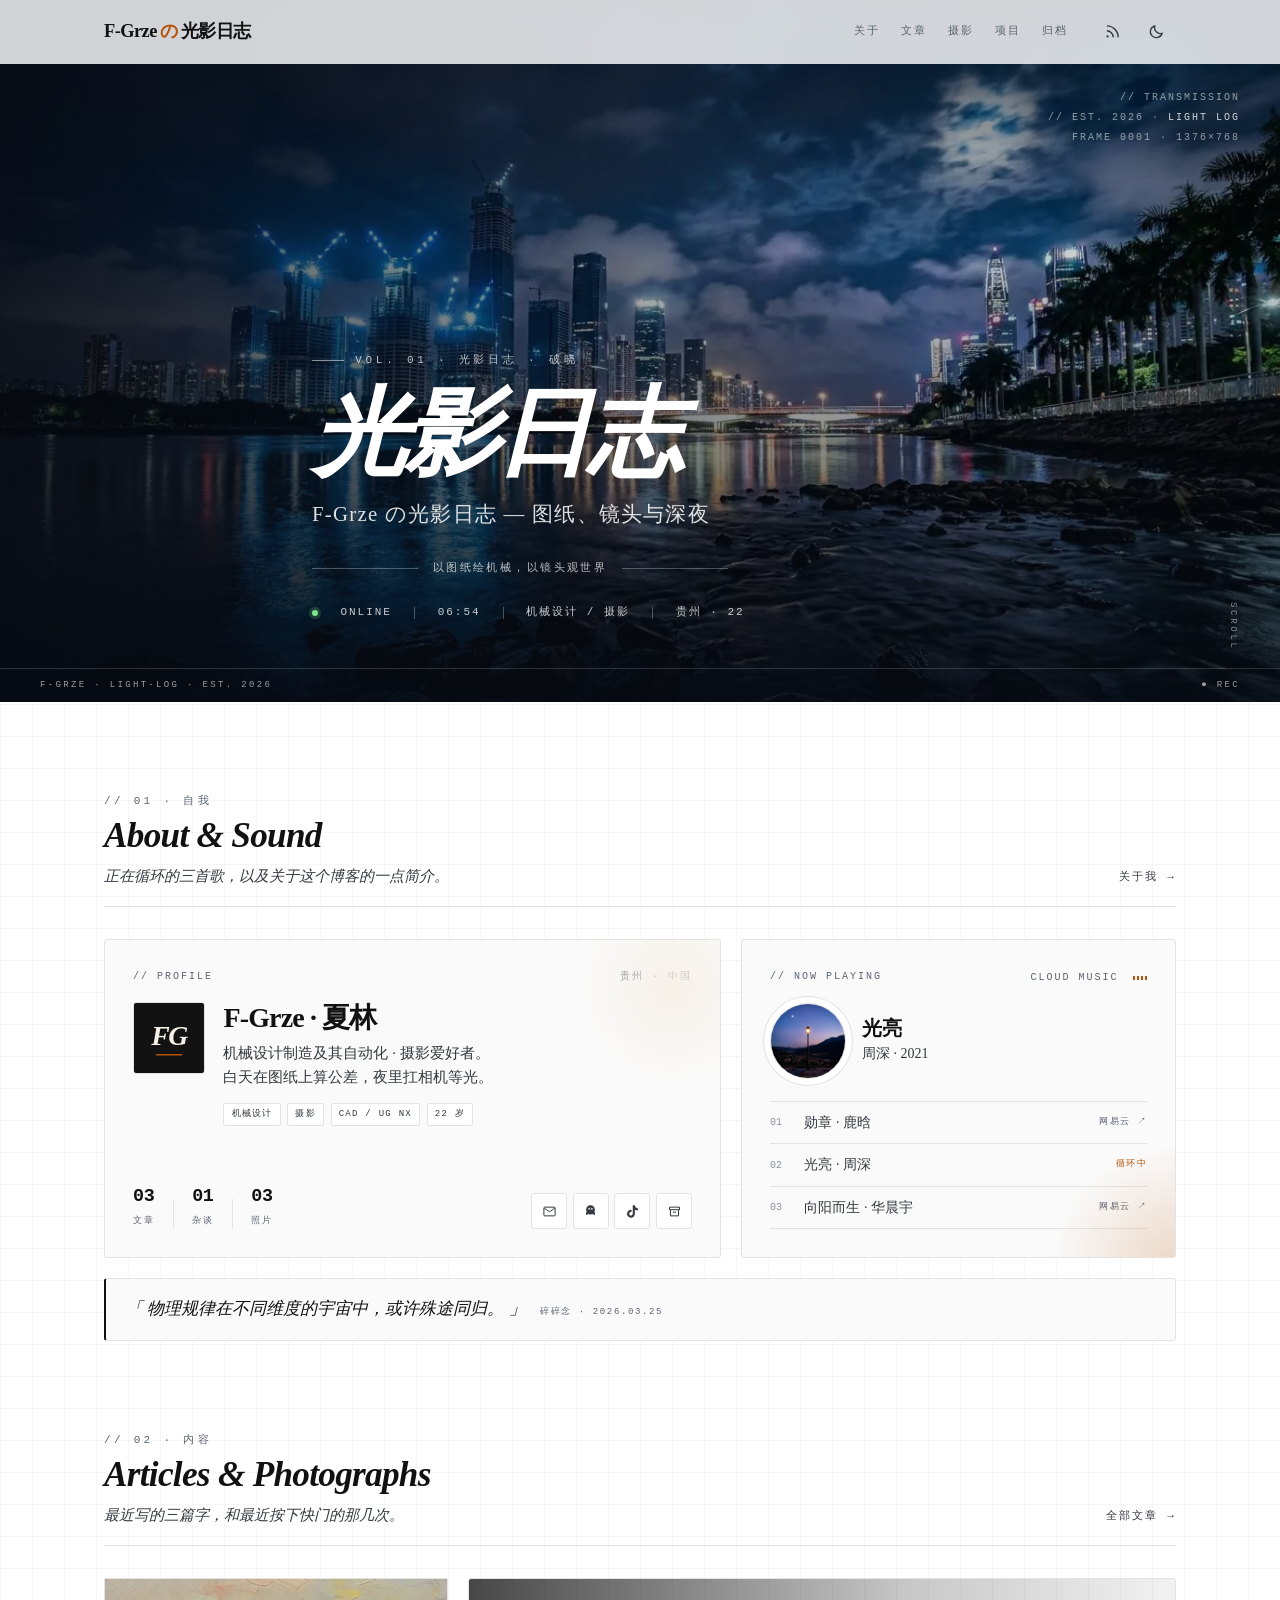
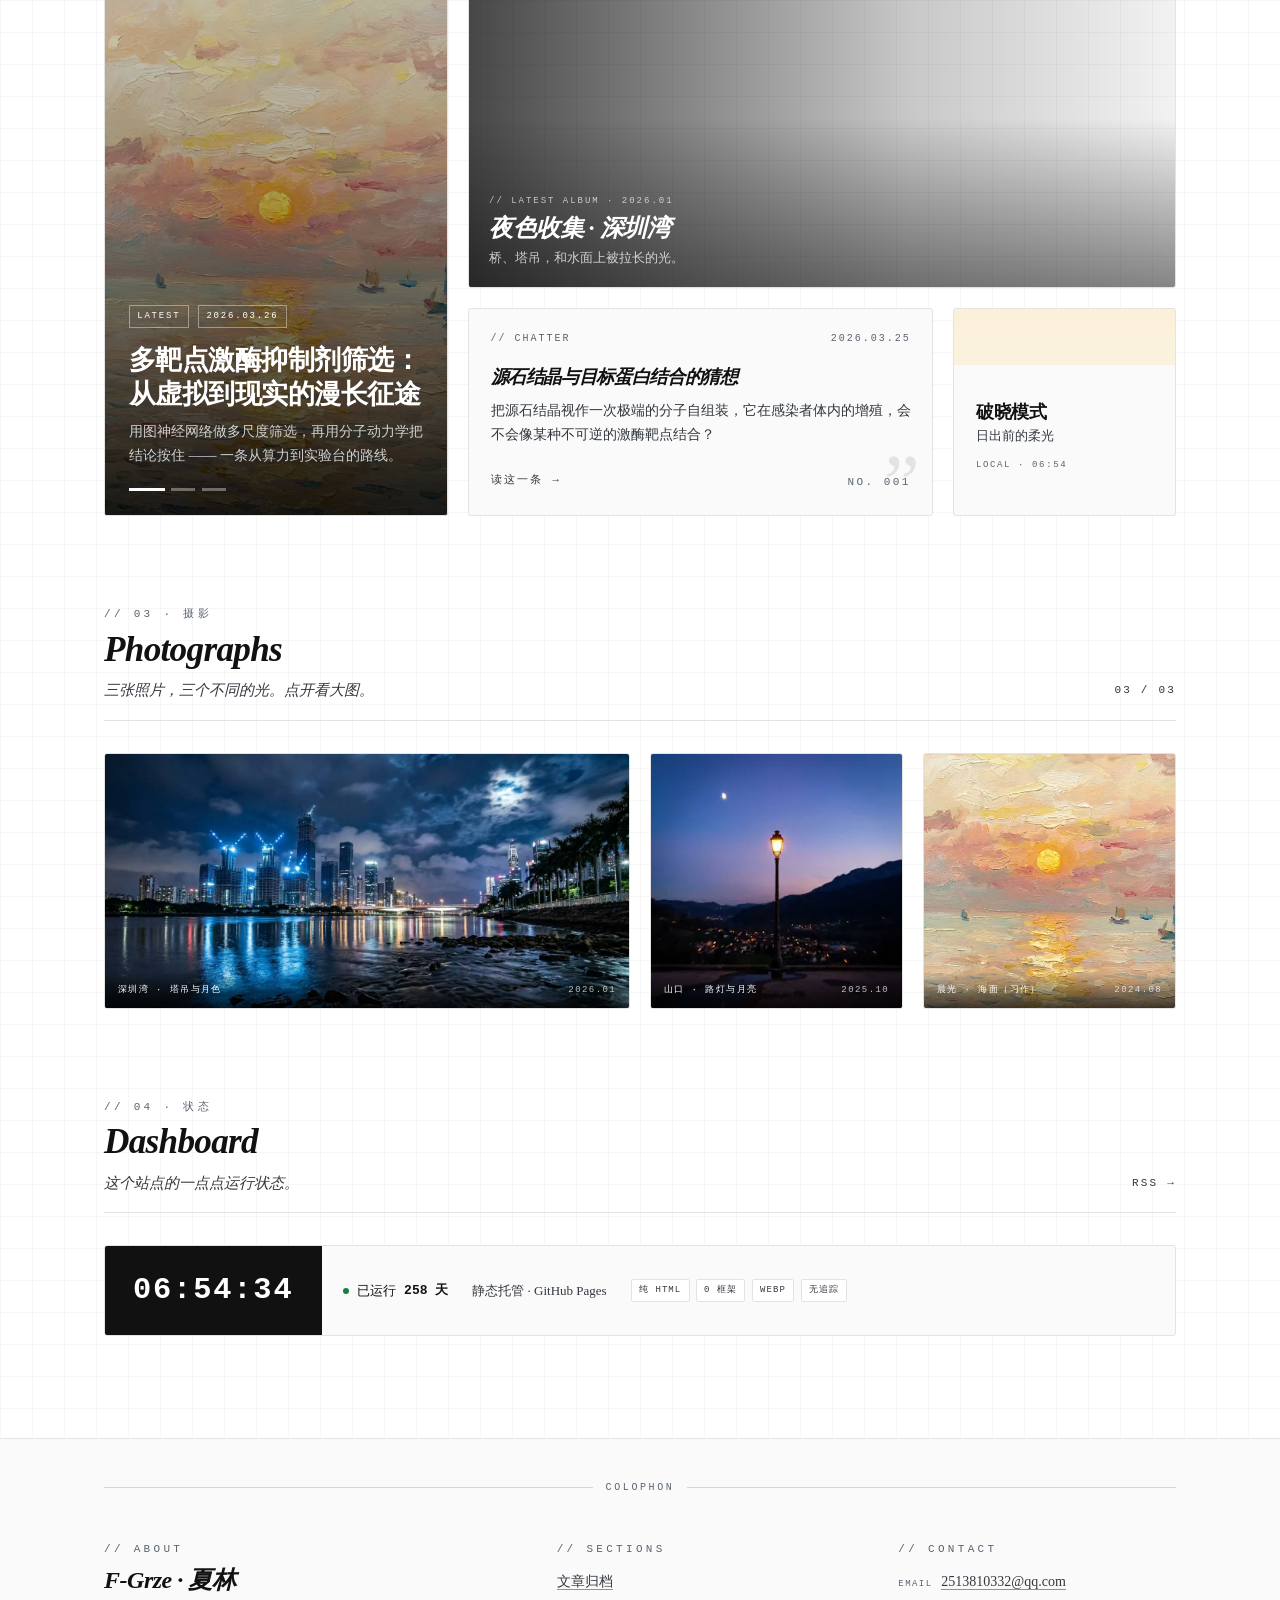
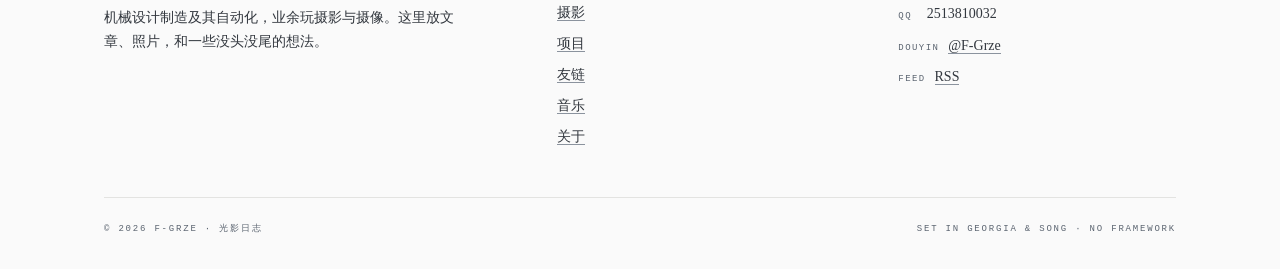
==== commit 4c14cfdc: "deploy: 补齐六个二级页面（关于/摄影/项目/友链/归档/音乐） Lighthouse 移动/桌面四项 100 · LCP 1.8s/0.5s · CLS 0" ====
--- a/index.html
+++ b/index.html
@@ -221,13 +221,13 @@
         <div class="col-4 reveal">
           <div class="feature" data-carousel>
             <div class="feature-slide is-active" data-title="多靶点激酶抑制剂筛选：从虚拟到现实的漫长征途" data-desc="用图神经网络做多尺度筛选，再用分子动力学把结论按住 —— 一条从算力到实验台的路线。" data-date="2026.03.26" data-href="posts/kinase-screening.html">
-              <img src="assets/img/post-sunrise-768.webp" srcset="assets/img/post-sunrise-480.webp 480w, assets/img/post-sunrise-768.webp 768w" sizes="(max-width: 1024px) 90vw, 24vw" width="768" height="1376" alt="海上日出的油画习作" loading="lazy" decoding="async">
+              <img src="assets/img/post-sunrise-768.webp" srcset="assets/img/post-sunrise-480.webp 480w, assets/img/post-sunrise-768.webp 768w" sizes="(max-width: 1024px) 90vw, 24vw" width="768" height="1376" alt="海上日出的油画习作" loading="lazy" fetchpriority="low" decoding="async">
             </div>
             <div class="feature-slide" data-title="GROMACS 2025 分子动力学模拟初探" data-desc="从体系搭建到能量最小化，一份写给自己的操作备忘。" data-date="2026.03.24" data-href="posts/gromacs-2025.html">
-              <img src="assets/img/hero-city-1024.webp" srcset="assets/img/hero-city-640.webp 640w, assets/img/hero-city-1024.webp 1024w" sizes="(max-width: 1024px) 90vw, 24vw" width="1024" height="572" alt="夜色中的城市天际线" loading="lazy" decoding="async">
+              <img src="assets/img/hero-city-1024.webp" srcset="assets/img/hero-city-640.webp 640w, assets/img/hero-city-1024.webp 1024w" sizes="(max-width: 1024px) 90vw, 24vw" width="1024" height="572" alt="夜色中的城市天际线" loading="lazy" fetchpriority="low" decoding="async">
             </div>
             <div class="feature-slide" data-title="源石结晶与目标蛋白结合的猜想" data-desc="跑图神经网络筛选时的一次串台：把源石病想成一次不可逆的激酶结合。" data-date="2026.03.25" data-href="chatters/originium.html">
-              <img src="assets/img/album-lamp-640.webp" srcset="assets/img/album-lamp-320.webp 320w, assets/img/album-lamp-640.webp 640w" sizes="(max-width: 1024px) 90vw, 24vw" width="640" height="640" alt="黄昏里的路灯与半个月亮" loading="lazy" decoding="async">
+              <img src="assets/img/album-lamp-640.webp" srcset="assets/img/album-lamp-320.webp 320w, assets/img/album-lamp-640.webp 640w" sizes="(max-width: 1024px) 90vw, 24vw" width="640" height="640" alt="黄昏里的路灯与半个月亮" loading="lazy" fetchpriority="low" decoding="async">
             </div>
 
             <div class="feature-body">
@@ -248,7 +248,7 @@
 
         <div class="col-8" style="display:flex;flex-direction:column;gap:1.25rem">
           <a class="album reveal" href="photowall.html">
-            <img src="assets/img/hero-city-1024.webp" srcset="assets/img/hero-city-640.webp 640w, assets/img/hero-city-1024.webp 1024w" sizes="(max-width: 1024px) 92vw, 58vw" width="1024" height="572" alt="深圳湾夜色，水面倒映着塔吊的蓝光" loading="lazy" decoding="async">
+            <img src="assets/img/hero-city-1024.webp" srcset="assets/img/hero-city-640.webp 640w, assets/img/hero-city-1024.webp 1024w" sizes="(max-width: 1024px) 92vw, 58vw" width="1024" height="572" alt="深圳湾夜色，水面倒映着塔吊的蓝光" loading="lazy" fetchpriority="low" decoding="async">
             <div class="album-body">
               <div class="mono">// LATEST ALBUM · 2026.01</div>
               <h3>夜色收集 · 深圳湾</h3>
@@ -301,7 +301,7 @@
                   data-caption="深圳湾 · 塔吊与月色 · 2026.01"
                   data-alt="深圳湾夜色全景"
                   data-w="1376" data-h="768">
-            <img src="assets/img/hero-city-1024.webp" srcset="assets/img/hero-city-640.webp 640w, assets/img/hero-city-1024.webp 1024w, assets/img/hero-city-1376.webp 1376w" sizes="(max-width: 1024px) 100vw, 48vw" width="1024" height="572" loading="lazy" decoding="async"
+            <img src="assets/img/hero-city-1024.webp" srcset="assets/img/hero-city-640.webp 640w, assets/img/hero-city-1024.webp 1024w, assets/img/hero-city-1376.webp 1376w" sizes="(max-width: 1024px) 100vw, 48vw" width="1024" height="572" loading="lazy" fetchpriority="low" decoding="async"
                  alt="夜色里的深圳湾：塔吊亮着施工灯，水面拖着蓝白色的倒影">
             <figcaption><span>深圳湾 · 塔吊与月色</span><span>2026.01</span></figcaption>
           </button>
@@ -313,7 +313,7 @@
                   data-caption="山口 · 路灯与半个月亮 · 2025.10"
                   data-alt="黄昏山口的橙色路灯与月亮"
                   data-w="1024" data-h="1024">
-            <img src="assets/img/album-lamp-640.webp" srcset="assets/img/album-lamp-320.webp 320w, assets/img/album-lamp-640.webp 640w, assets/img/album-lamp-1024.webp 1024w" sizes="(max-width: 1024px) 100vw, 24vw" width="640" height="640" loading="lazy" decoding="async"
+            <img src="assets/img/album-lamp-640.webp" srcset="assets/img/album-lamp-320.webp 320w, assets/img/album-lamp-640.webp 640w, assets/img/album-lamp-1024.webp 1024w" sizes="(max-width: 1024px) 100vw, 24vw" width="640" height="640" loading="lazy" fetchpriority="low" decoding="async"
                  alt="黄昏时分的山口，一盏橙色路灯亮着，天上挂着半个月亮">
             <figcaption><span>山口 · 路灯与月亮</span><span>2025.10</span></figcaption>
           </button>
@@ -325,7 +325,7 @@
                   data-caption="晨光 · 海面 · 油画习作 · 2024.08"
                   data-alt="海上日出的油画习作"
                   data-w="768" data-h="1376">
-            <img src="assets/img/post-sunrise-480.webp" srcset="assets/img/post-sunrise-480.webp 480w, assets/img/post-sunrise-768.webp 768w" sizes="(max-width: 1024px) 100vw, 24vw" width="480" height="860" loading="lazy" decoding="async"
+            <img src="assets/img/post-sunrise-480.webp" srcset="assets/img/post-sunrise-480.webp 480w, assets/img/post-sunrise-768.webp 768w" sizes="(max-width: 1024px) 100vw, 24vw" width="480" height="860" loading="lazy" fetchpriority="low" decoding="async"
                  alt="一幅海上日出的油画：粉橘色的云、金色的海面与远处的小船">
             <figcaption><span>晨光 · 海面（习作）</span><span>2024.08</span></figcaption>
           </button>
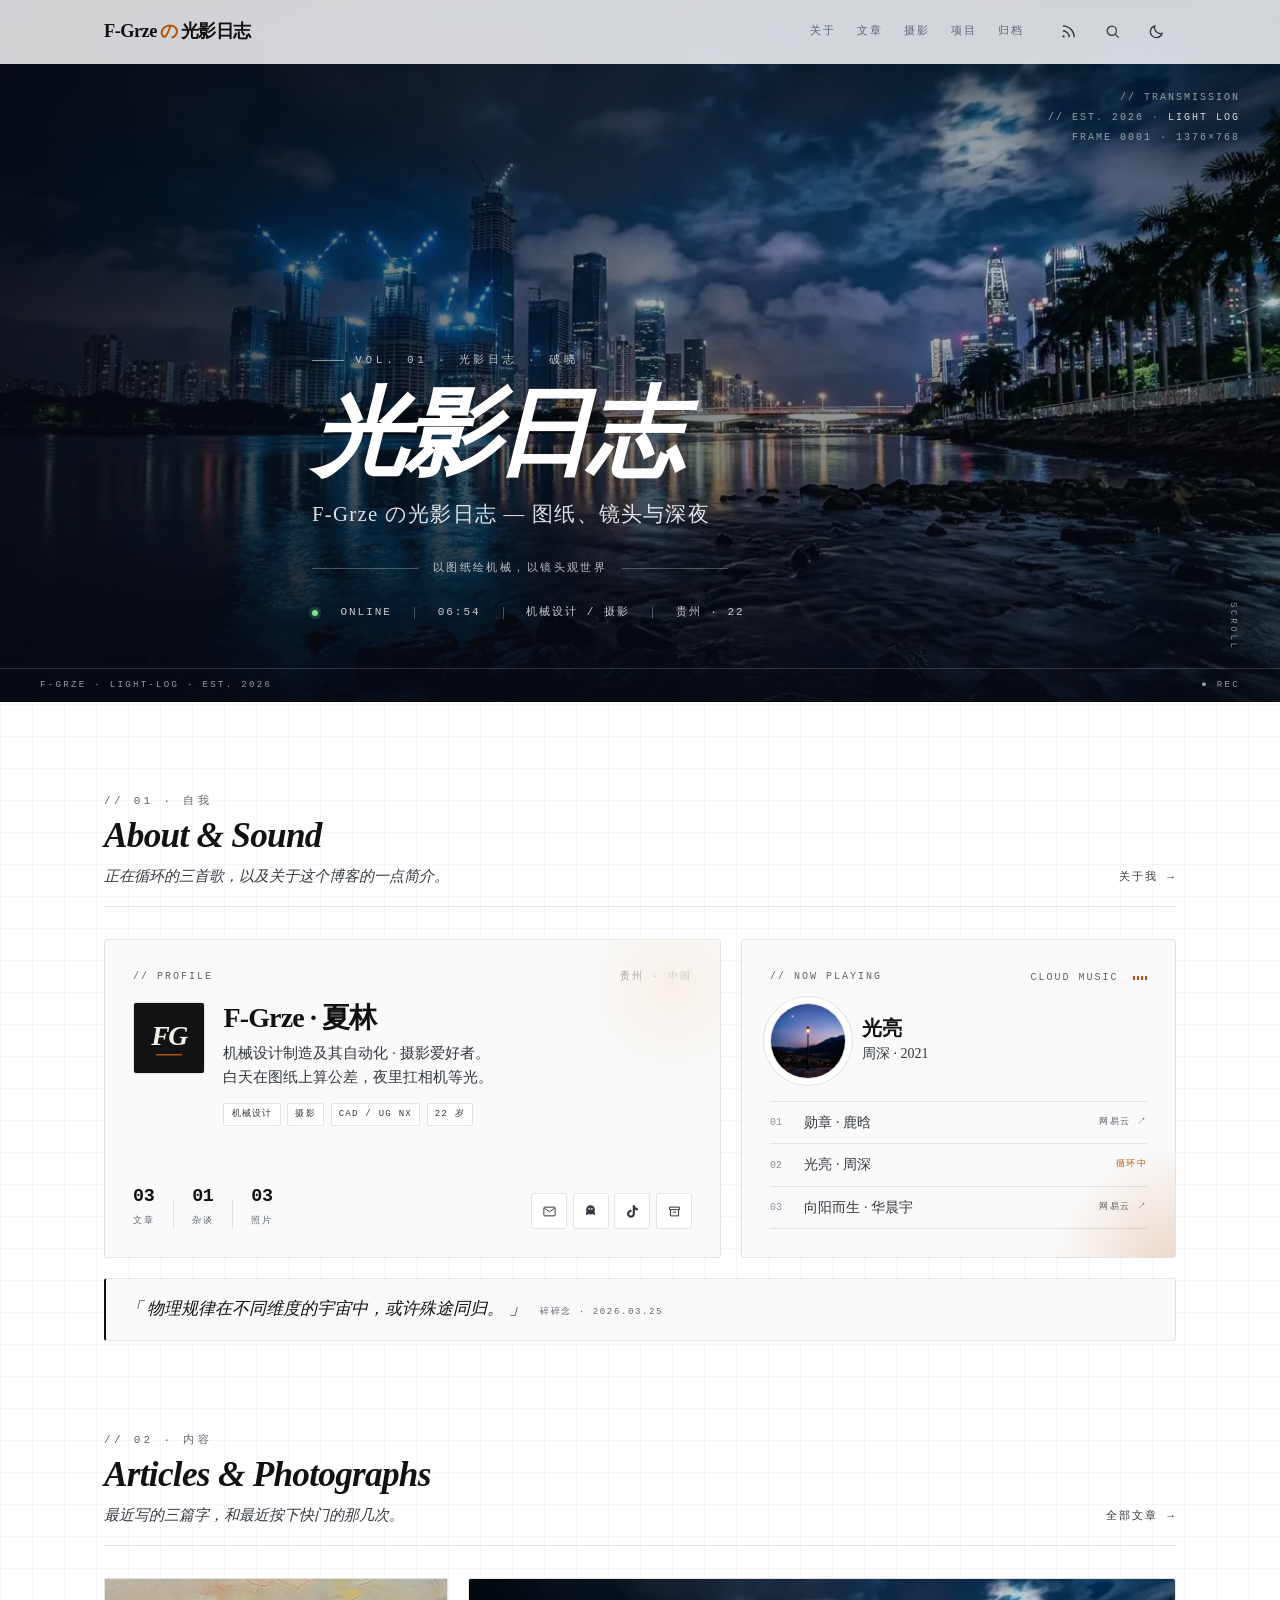
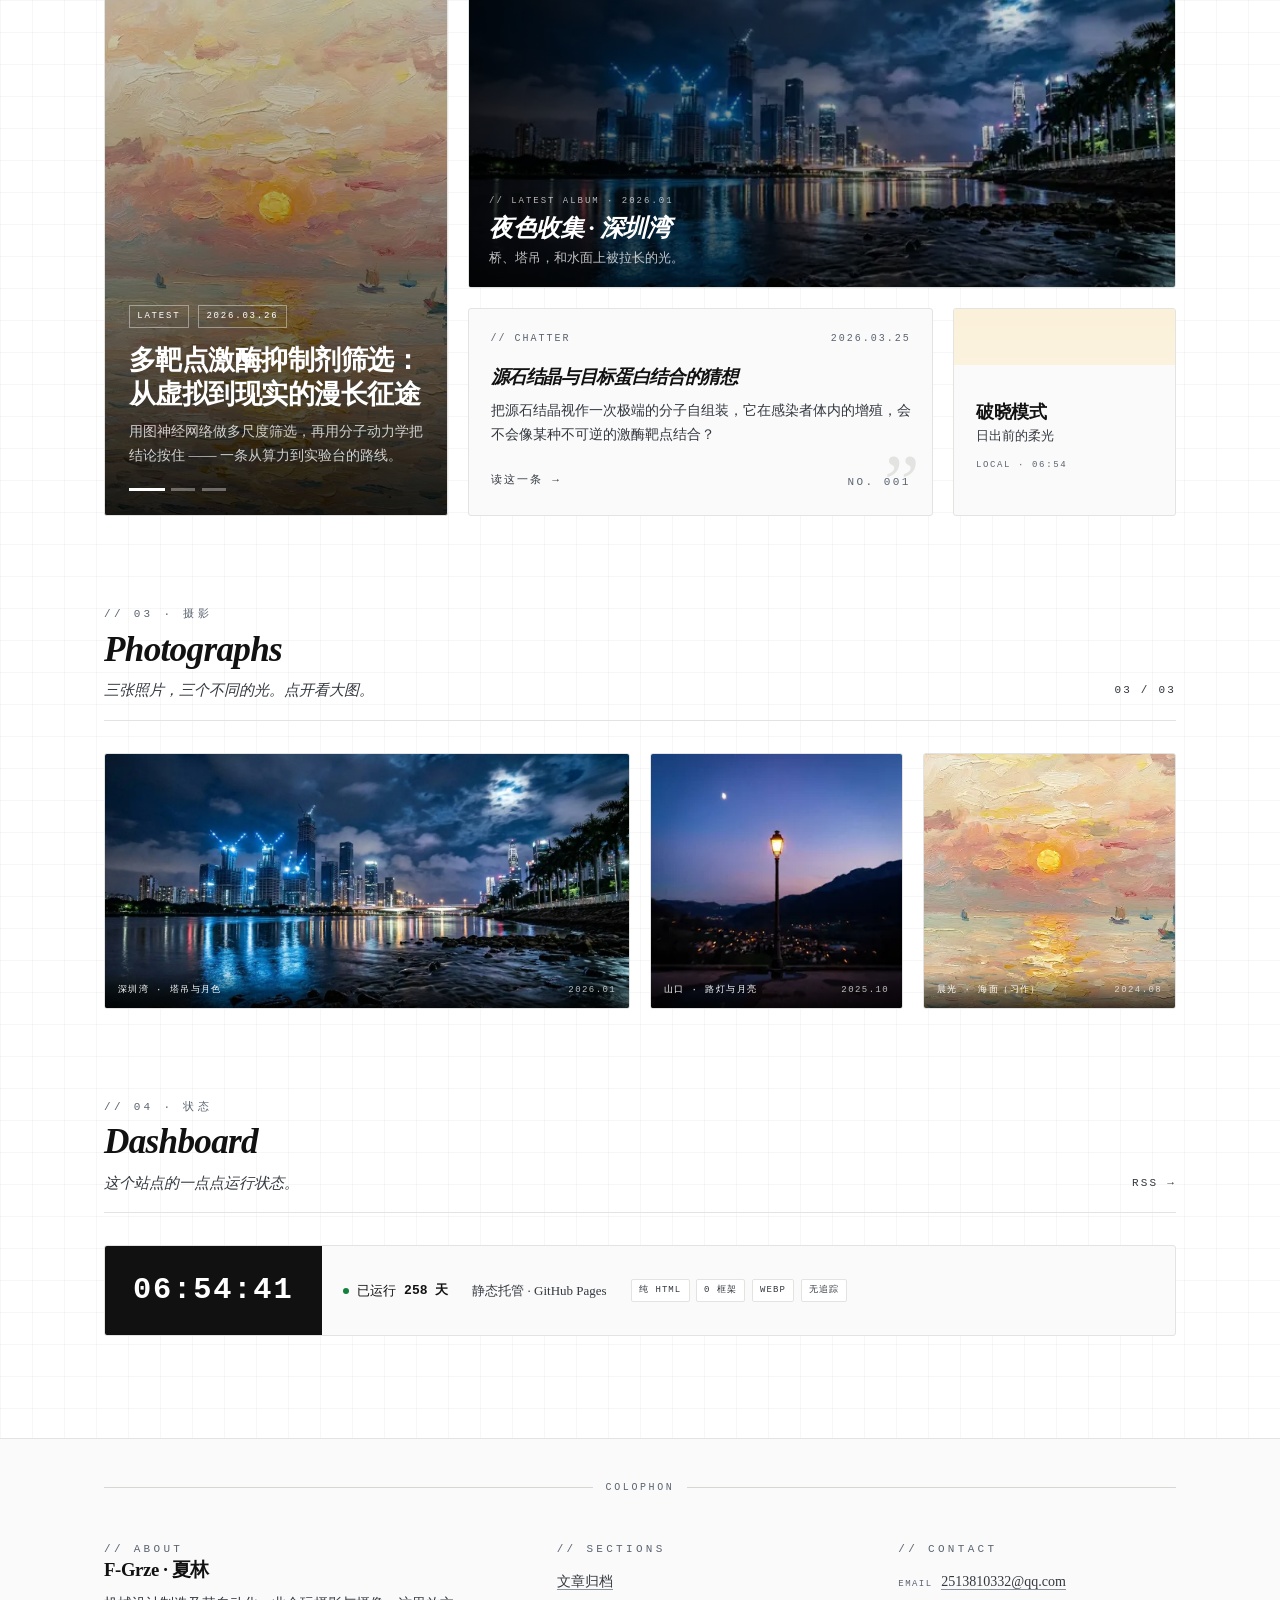
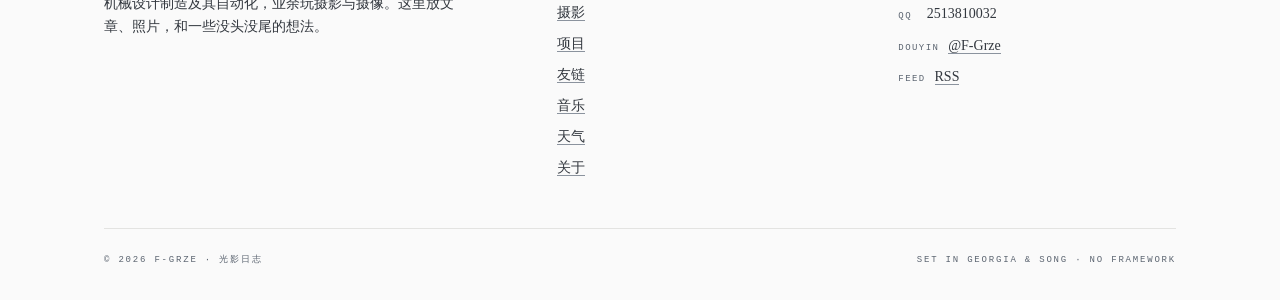
==== commit cd0c537d: "deploy: 补齐六个二级页面（关于/摄影/项目/友链/归档/音乐） Lighthouse 移动/桌面四项 100 · LCP 1.8s/0.5s · CLS 0" ====
--- a/index.html
+++ b/index.html
@@ -43,7 +43,7 @@
 {"@context":"https://schema.org","@type":"WebSite","name":"F-Grze の光影日志","url":"https://f-grze.github.io/F-Grze-blog/","inLanguage":"zh-CN","author":{"@type":"Person","name":"F-Grze","jobTitle":"机械设计 · 摄影","email":"mailto:2513810332@qq.com"}}
 </script>
 </head>
-<body>
+<body data-base="">
 <a class="skip" href="#main">跳到主要内容</a>
 
 <header class="site-head">
@@ -62,6 +62,9 @@
       <a class="icon-btn" href="feed.xml" aria-label="RSS 订阅" title="RSS 订阅">
         <svg viewBox="0 0 24 24" fill="none" stroke="currentColor" stroke-width="2" aria-hidden="true"><path d="M4 11a9 9 0 0 1 9 9M4 4a16 16 0 0 1 16 16"/><circle cx="5" cy="19" r="1.6" fill="currentColor" stroke="none"/></svg>
       </a>
+      <button class="icon-btn search-btn" id="search-open" type="button" aria-label="站内搜索（⌘K）" aria-haspopup="dialog">
+        <svg viewBox="0 0 24 24" fill="none" stroke="currentColor" stroke-width="1.8" aria-hidden="true"><circle cx="11" cy="11" r="6.5"/><path d="m16 16 4.5 4.5"/></svg>
+      </button>
       <button class="icon-btn" id="theme-toggle" type="button" aria-label="切换深浅色">
         <svg class="sun" viewBox="0 0 24 24" fill="none" stroke="currentColor" stroke-width="1.8" aria-hidden="true"><circle cx="12" cy="12" r="4.2"/><path d="M12 2v2.2M12 19.8V22M4.2 4.2l1.6 1.6M18.2 18.2l1.6 1.6M2 12h2.2M19.8 12H22M4.2 19.8l1.6-1.6M18.2 5.8l1.6-1.6"/></svg>
         <svg class="moon" viewBox="0 0 24 24" fill="none" stroke="currentColor" stroke-width="1.8" aria-hidden="true" style="display:none"><path d="M20 14.5A8.5 8.5 0 0 1 9.5 4a8.5 8.5 0 1 0 10.5 10.5z"/></svg>
@@ -379,6 +382,7 @@
           <li><a href="projects.html">项目</a></li>
           <li><a href="friends.html">友链</a></li>
           <li><a href="music.html">音乐</a></li>
+          <li><a href="weather.html">天气</a></li>
           <li><a href="about.html">关于</a></li>
         </ul>
       </div>
@@ -409,6 +413,19 @@
   </figure>
 </div>
 
+<!-- search -->
+<div class="search-modal" id="search" role="dialog" aria-modal="true" aria-label="站内搜索" hidden>
+  <div class="search-box">
+    <div class="search-field">
+      <svg viewBox="0 0 24 24" fill="none" stroke="currentColor" stroke-width="1.8" aria-hidden="true"><circle cx="11" cy="11" r="6.5"/><path d="m16 16 4.5 4.5"/></svg>
+      <input id="search-input" type="search" placeholder="搜索文章、摄影、页面…" autocomplete="off" spellcheck="false" aria-label="输入关键词" aria-controls="search-results">
+      <button type="button" class="search-close" id="search-close" aria-label="关闭搜索">ESC</button>
+    </div>
+    <ul class="search-results" id="search-results" role="listbox" aria-label="搜索结果"></ul>
+    <p class="search-hint">↑↓ 选择 · ↵ 打开 · ⌘K / Ctrl+K 唤起</p>
+  </div>
+</div>
+
 <script src="assets/js/main.min.js" defer></script>
 </body>
 </html>
--- a/assets/css/style.min.css
+++ b/assets/css/style.min.css
@@ -1 +1 @@
-:root{--paper-0: #111111;--paper-1: #33383f;--paper-2: #5b6470;--paper-3: #8b939e;--ink-0: #ffffff;--ink-1: #fafafa;--ink-2: #f3f3f2;--ink-3: #e3e3e1;--rule: #d6d6d3;--accent: #b45309;--accent-soft: #f6efe6;--ok: #15803d;--grid-color: rgba(17, 17, 17, .035);--shadow: 0 1px 2px rgba(17, 17, 17, .04), 0 12px 32px -18px rgba(17, 17, 17, .35);--font-display: "Gelasio", Georgia, "Times New Roman", "Songti SC", "Noto Serif SC", "Source Han Serif SC", serif;--font-body: Georgia, "Songti SC", "Noto Serif SC", "Source Han Serif SC", "PingFang SC", "Microsoft YaHei", serif;--font-mono: ui-monospace, "SF Mono", SFMono-Regular, Menlo, Consolas, "Liberation Mono", monospace;--wrap: 72rem;--radius: 3px;--ease: cubic-bezier(.16, 1, .3, 1);--head-h: 4rem}[data-theme=dark]{--paper-0: #f2f1ef;--paper-1: #d3d2ce;--paper-2: #a3a29e;--paper-3: #7c7b78;--ink-0: #0a0a0a;--ink-1: #121212;--ink-2: #1a1a1a;--ink-3: #2c2c2a;--rule: #363634;--accent: #e7a45c;--accent-soft: #1d1710;--ok: #4ade80;--grid-color: rgba(255, 255, 255, .035);--shadow: 0 1px 2px rgba(0, 0, 0, .6), 0 18px 40px -24px rgba(0, 0, 0, .9)}*,*:before,*:after{box-sizing:border-box}html{-webkit-text-size-adjust:100%;scroll-behavior:smooth;scroll-padding-top:calc(var(--head-h) + 1.5rem)}body{margin:0;min-height:100%;background:var(--ink-0);color:var(--paper-0);font-family:var(--font-body);font-size:1rem;line-height:1.7;-webkit-font-smoothing:antialiased;text-rendering:optimizeLegibility;background-image:linear-gradient(var(--grid-color) 1px,transparent 1px),linear-gradient(90deg,var(--grid-color) 1px,transparent 1px);background-size:32px 32px;overflow-x:hidden;transition:background-color .4s ease,color .4s ease}img,svg,video{display:block;max-width:100%}figure{margin:0}img{height:auto}a{color:inherit;text-decoration:none}button{font:inherit;color:inherit;background:none;border:0;cursor:pointer}h1,h2,h3,h4{margin:0;font-family:var(--font-display);font-weight:700;letter-spacing:-.02em;line-height:1.15;text-wrap:balance;word-break:auto-phrase}p{margin:0}ul,ol{margin:0;padding:0;list-style:none}::selection{background:var(--paper-0);color:var(--ink-0)}:focus{outline:none}:focus-visible{outline:2px solid var(--accent);outline-offset:3px;border-radius:2px}.skip{position:absolute;left:1rem;top:-100px;z-index:200;padding:.75rem 1.25rem;background:var(--paper-0);color:var(--ink-0);font-family:var(--font-mono);font-size:.75rem;letter-spacing:.2em;text-transform:uppercase;transition:top .2s ease}.skip:focus{top:1rem}.wrap{width:100%;max-width:var(--wrap);margin-inline:auto;padding-inline:clamp(1.25rem,4vw,2.5rem)}.mono{font-family:var(--font-mono);font-size:.6875rem;letter-spacing:.22em;text-transform:uppercase;color:var(--paper-2)}.section{margin-top:clamp(3.5rem,7vw,6rem)}.section-head{display:flex;align-items:flex-end;justify-content:space-between;gap:1.5rem;padding-bottom:1rem;border-bottom:1px solid var(--ink-3);margin-bottom:2rem}.section-num{font-family:var(--font-mono);font-size:.6875rem;letter-spacing:.3em;text-transform:uppercase;color:var(--paper-2)}.section-title{font-size:clamp(1.6rem,3vw,2.2rem);font-style:italic;margin-top:.35rem}.section-sub{margin-top:.5rem;font-size:.9375rem;font-style:italic;color:var(--paper-1)}.section-link{font-family:var(--font-mono);font-size:.6875rem;letter-spacing:.2em;text-transform:uppercase;color:var(--paper-1);white-space:nowrap;padding-bottom:.15rem;border-bottom:1px solid transparent;transition:color .2s,border-color .2s}.section-link:hover{color:var(--paper-0);border-color:var(--paper-0)}.site-head{position:fixed;inset:0 0 auto;z-index:90;height:var(--head-h);display:flex;align-items:center;background:color-mix(in srgb,var(--ink-0) 82%,transparent);border-bottom:1px solid transparent;transition:transform .45s var(--ease),background-color .3s,border-color .3s}@supports (backdrop-filter: blur(12px)){.site-head{-webkit-backdrop-filter:saturate(140%) blur(12px);backdrop-filter:saturate(140%) blur(12px)}}.site-head.is-scrolled{border-bottom-color:var(--ink-3)}.site-head.is-hidden{transform:translateY(-100%)}.head-inner{display:flex;align-items:center;gap:1rem;width:100%}.brand{font-family:var(--font-display);font-weight:700;font-size:1.15rem;letter-spacing:-.03em;white-space:nowrap;display:inline-flex;align-items:baseline;gap:.18em}.brand em{font-style:normal;color:var(--accent)}.nav{display:flex;align-items:center;gap:1.35rem;margin-left:auto}.nav a{position:relative;font-family:var(--font-mono);font-size:.6875rem;letter-spacing:.16em;text-transform:uppercase;color:var(--paper-2);padding:.35rem 0;transition:color .2s}.nav a:hover,.nav a[aria-current=true]{color:var(--paper-0)}.nav a[aria-current=true]:after{content:"";position:absolute;left:50%;bottom:-2px;width:3px;height:3px;border-radius:50%;background:var(--accent);transform:translate(-50%)}.head-tools{display:flex;align-items:center;gap:.25rem;margin-left:.5rem}.icon-btn{width:2.5rem;height:2.5rem;display:inline-grid;place-items:center;border-radius:var(--radius);color:var(--paper-1);transition:background-color .2s,color .2s}.icon-btn:hover{background:var(--ink-2);color:var(--paper-0)}.icon-btn svg{width:17px;height:17px}.menu-btn,.mobile-menu{display:none}.hero{position:relative;min-height:min(78svh,720px);display:flex;align-items:flex-end;padding-top:calc(var(--head-h) + 3rem);padding-bottom:clamp(3rem,7vw,5rem);overflow:hidden;isolation:isolate;background:#0d1420}.hero-img{position:absolute;inset:0;width:100%;height:100%;object-fit:cover;object-position:center 42%;z-index:-2}.hero-scrim{position:absolute;inset:0;z-index:-1;background:linear-gradient(180deg,#060a12b8,#060a122e 35%,#060a128c 72%,#060a12e6),linear-gradient(90deg,#060a12b8,#060a1200 62%)}.hero-inner{position:relative;color:#fff;max-width:46rem}.kicker{font-family:var(--font-mono);font-size:.6875rem;letter-spacing:.34em;text-transform:uppercase;color:#ffffffb8;display:flex;align-items:center;gap:.7rem;margin-bottom:1.1rem}.kicker:before{content:"";width:2rem;height:1px;background:#ffffff80}.hero h1{font-size:clamp(3rem,9vw,6rem);font-style:italic;font-weight:700;letter-spacing:-.045em;line-height:.98;color:#fff}.hero-sub{margin-top:.9rem;font-family:var(--font-display);font-size:clamp(1rem,2vw,1.3rem);letter-spacing:.06em;color:#ffffffdb}.hero-rule{margin-top:1.75rem;display:flex;align-items:center;gap:.9rem;max-width:26rem;font-family:var(--font-mono);font-size:.6875rem;letter-spacing:.22em;text-transform:uppercase;color:#ffffffb8}.hero-rule:before,.hero-rule:after{content:"";flex:1;height:1px;background:#ffffff47}.hero-meta{margin-top:1.6rem;display:flex;flex-wrap:wrap;align-items:center;gap:.6rem 1.4rem;font-family:var(--font-mono);font-size:.6875rem;letter-spacing:.18em;text-transform:uppercase;color:#ffffffc7}.hero-meta .dot{width:6px;height:6px;border-radius:50%;background:#7ee787;box-shadow:0 0 0 3px #7ee7872e}.hero-meta .sep{width:1px;height:12px;background:#ffffff47}.hero-hud{position:absolute;top:calc(var(--head-h) + 1.5rem);right:clamp(1.25rem,4vw,2.5rem);text-align:right;font-family:var(--font-mono);font-size:.625rem;letter-spacing:.2em;text-transform:uppercase;color:#ffffff8c;line-height:2;pointer-events:none}.hero-hud b{font-weight:400;color:#fffc}.hero-hud .rec{color:#ff8a8a}.hero-foot{position:absolute;left:0;right:0;bottom:0;display:flex;justify-content:space-between;gap:1rem;padding:.55rem clamp(1.25rem,4vw,2.5rem);border-top:1px solid rgba(255,255,255,.16);font-family:var(--font-mono);font-size:.5625rem;letter-spacing:.26em;text-transform:uppercase;color:#fff9}.scroll-cue{position:absolute;right:clamp(1.25rem,4vw,2.5rem);bottom:3.2rem;writing-mode:vertical-rl;font-family:var(--font-mono);font-size:.5625rem;letter-spacing:.3em;text-transform:uppercase;color:#ffffff80;pointer-events:none}.grid-12{display:grid;grid-template-columns:repeat(12,minmax(0,1fr));gap:1.25rem}.col-7{grid-column:span 7}.col-5{grid-column:span 5}.col-4{grid-column:span 4}.col-8{grid-column:span 8}.card{position:relative;background:var(--ink-1);border:1px solid var(--ink-3);border-radius:var(--radius);padding:clamp(1.1rem,2.2vw,1.75rem);display:flex;flex-direction:column;transition:border-color .25s,background-color .25s,transform .35s var(--ease)}.card:hover{border-color:var(--paper-3)}.card-label{display:flex;align-items:center;justify-content:space-between;gap:.75rem;font-family:var(--font-mono);font-size:.625rem;letter-spacing:.2em;text-transform:uppercase;color:var(--paper-2);margin-bottom:1.1rem}.profile{cursor:pointer;overflow:hidden;min-height:19rem}.profile:after{content:"";position:absolute;right:-3rem;top:-3rem;width:12rem;height:12rem;border-radius:50%;background:radial-gradient(circle,var(--accent-soft),transparent 68%);opacity:.9;pointer-events:none}.profile-top{display:flex;gap:1.15rem;align-items:flex-start;position:relative}.avatar{width:4.5rem;height:4.5rem;flex:0 0 auto;border-radius:var(--radius);border:1px solid var(--ink-3);overflow:hidden;background:var(--ink-2)}.avatar svg{width:100%;height:100%}.profile h3{font-size:clamp(1.35rem,2.4vw,1.75rem);letter-spacing:-.03em}.profile-role{margin-top:.4rem;font-size:.9375rem;color:var(--paper-1);line-height:1.6}.chips{display:flex;flex-wrap:wrap;gap:.4rem;margin-top:.85rem}.chip{font-family:var(--font-mono);font-size:.5625rem;letter-spacing:.14em;text-transform:uppercase;color:var(--paper-1);border:1px solid var(--ink-3);border-radius:2px;padding:.2rem .45rem;background:var(--ink-0)}.profile-bottom{margin-top:auto;padding-top:1.5rem;display:flex;align-items:flex-end;justify-content:space-between;gap:1.25rem;flex-wrap:wrap}.stats{display:flex;align-items:flex-end;gap:1.15rem}.stat b{display:block;font-family:var(--font-mono);font-size:1.15rem;font-weight:700;letter-spacing:-.02em;font-variant-numeric:tabular-nums}.stat span{display:block;margin-top:.1rem;font-family:var(--font-mono);font-size:.5625rem;letter-spacing:.18em;text-transform:uppercase;color:var(--paper-2)}.stats i{width:1px;height:1.9rem;background:var(--ink-3)}.socials{display:flex;gap:.35rem}.socials a,.socials button{width:2.25rem;height:2.25rem;display:grid;place-items:center;border:1px solid var(--ink-3);border-radius:var(--radius);color:var(--paper-1);background:var(--ink-0);transition:color .2s,background-color .2s,border-color .2s}.socials a:hover,.socials button:hover{background:var(--paper-0);border-color:var(--paper-0);color:var(--ink-0)}.socials svg{width:15px;height:15px}.music{overflow:hidden}.music:before{content:"";position:absolute;inset:auto -30% -45% auto;width:16rem;height:16rem;border-radius:50%;background:radial-gradient(circle,color-mix(in srgb,var(--accent) 22%,transparent),transparent 70%);pointer-events:none}.music-now{display:flex;gap:1rem;align-items:center;position:relative}.cover{width:4.75rem;height:4.75rem;flex:0 0 auto;border-radius:50%;overflow:hidden;border:1px solid var(--ink-3);box-shadow:0 0 0 6px var(--ink-0),0 0 0 7px var(--ink-3);animation:spin 24s linear infinite;animation-play-state:paused}.hero-inner,.music{--spin: 1}@media (prefers-reduced-motion: no-preference){.music:hover .cover{animation-play-state:running}}.cover img{width:100%;height:100%;object-fit:cover}@keyframes spin{to{transform:rotate(360deg)}}.music h3{font-size:1.25rem;letter-spacing:-.02em}.music .artist{margin-top:.15rem;font-size:.875rem;color:var(--paper-1)}.eq{display:inline-flex;align-items:flex-end;gap:2px;height:12px;margin-left:.4rem}.eq i{width:2px;height:4px;background:var(--accent);animation:eq 1.1s ease-in-out infinite}.eq i:nth-child(2){animation-delay:.18s}.eq i:nth-child(3){animation-delay:.36s}.eq i:nth-child(4){animation-delay:.1s}@keyframes eq{0%,to{height:3px}50%{height:12px}}.tracks{margin-top:1.35rem;border-top:1px solid var(--ink-3)}.tracks a{display:grid;grid-template-columns:1.6rem 1fr auto;align-items:center;gap:.55rem;padding:.55rem 0;border-bottom:1px solid var(--ink-3);font-size:.875rem;color:var(--paper-1);transition:color .2s,padding-left .25s var(--ease)}.tracks a:hover{color:var(--paper-0);padding-left:.3rem}.tracks .idx{font-family:var(--font-mono);font-size:.625rem;color:var(--paper-3)}.tracks .meta{font-family:var(--font-mono);font-size:.5625rem;letter-spacing:.14em;text-transform:uppercase;color:var(--paper-2)}.tracks .meta b{font-weight:400;color:var(--accent)}.quote-bar{margin-top:1.25rem;display:flex;align-items:baseline;gap:.9rem;flex-wrap:wrap;border:1px solid var(--ink-3);border-left:2px solid var(--paper-0);border-radius:var(--radius);background:var(--ink-1);padding:1rem 1.25rem}.quote-bar p{font-family:var(--font-display);font-style:italic;font-size:1.0625rem;color:var(--paper-0)}.quote-bar cite{font-family:var(--font-mono);font-style:normal;font-size:.5625rem;letter-spacing:.18em;text-transform:uppercase;color:var(--paper-2)}.col-4>.feature{height:100%}.feature{position:relative;overflow:hidden;min-height:21rem;color:#fff;border:1px solid var(--ink-3);border-radius:var(--radius);background:#171717;isolation:isolate}.feature-slide{position:absolute;inset:0;opacity:0;transition:opacity .7s var(--ease);z-index:-1}.feature-slide img{width:100%;height:100%;object-fit:cover}.feature-slide:after{content:"";position:absolute;inset:0;background:linear-gradient(180deg,#00000026,#00000059 45%,#000000e0)}.feature-slide.is-active{opacity:1}.feature-body{position:relative;height:100%;min-height:21rem;display:flex;flex-direction:column;justify-content:flex-end;padding:1.5rem}.feature-tag{display:flex;align-items:center;gap:.6rem;margin-bottom:.9rem}.feature-tag span{font-family:var(--font-mono);font-size:.5625rem;letter-spacing:.2em;text-transform:uppercase;border:1px solid rgba(255,255,255,.4);padding:.17rem .45rem;color:#fff}.feature h3{font-size:clamp(1.35rem,2.4vw,1.7rem);line-height:1.25;color:#fff}.feature h3 a{background-image:linear-gradient(currentColor,currentColor);background-size:0 1px;background-repeat:no-repeat;background-position:0 100%;transition:background-size .35s var(--ease)}.feature h3 a:hover{background-size:100% 1px}.feature p{margin-top:.6rem;font-size:.875rem;color:#ffffffc7;display:-webkit-box;-webkit-line-clamp:2;-webkit-box-orient:vertical;overflow:hidden}.feature-dots{display:flex;gap:.4rem;margin-top:1.25rem}.feature-dots button{width:1.5rem;height:3px;background:#ffffff59;transition:background-color .3s,width .3s}.feature-dots button[aria-current=true]{background:#fff;width:2.25rem}.album{position:relative;display:block;overflow:hidden;border:1px solid var(--ink-3);border-radius:var(--radius);aspect-ratio:16 / 7;color:#fff;isolation:isolate}.album img{position:absolute;inset:0;width:100%;height:100%;object-fit:cover;transition:transform .9s var(--ease);z-index:-2}.album:after{content:"";position:absolute;inset:0;z-index:-1;background:linear-gradient(90deg,#000000b8,#00000038 62%,#0000000d),linear-gradient(0deg,rgba(0,0,0,.45),transparent 55%)}.album:hover img{transform:scale(1.04)}.album-body{position:absolute;left:1.25rem;bottom:1.1rem;right:1.25rem}.album-body .mono{color:#ffffffb3;font-size:.5625rem}.album-body h3{margin-top:.35rem;font-size:1.5rem;font-style:italic;color:#fff}.album-body p{margin-top:.3rem;font-size:.8125rem;color:#ffffffbf}.chatter{position:relative;overflow:hidden;border:1px solid var(--ink-3);border-radius:var(--radius);background:var(--ink-1);min-height:13rem;display:flex;flex-direction:column;justify-content:space-between;padding:1.35rem}.chatter .mark{position:absolute;right:.8rem;bottom:-.5rem;font-family:var(--font-display);font-size:5rem;line-height:1;color:var(--ink-3);pointer-events:none}.chatter h3{font-size:1.15rem;font-style:italic;line-height:1.35;position:relative}.chatter p{margin-top:.6rem;font-size:.875rem;color:var(--paper-1);display:-webkit-box;-webkit-line-clamp:3;-webkit-box-orient:vertical;overflow:hidden}.chatter-foot{display:flex;align-items:center;justify-content:space-between;gap:1rem;margin-top:1rem}.timecard{border:1px solid var(--ink-3);border-radius:var(--radius);background:var(--ink-1);overflow:hidden;display:flex;flex-direction:column;min-height:13rem}.timecard-swatch{height:3.5rem;position:relative}.timecard-swatch:after{content:"";position:absolute;inset:0;background:linear-gradient(180deg,transparent,rgba(255,255,255,.12))}.timecard-body{padding:1.1rem 1.35rem 1.35rem;display:flex;flex-direction:column;gap:.2rem;justify-content:center;flex:1}.timecard h3{font-size:1.1rem}.timecard p{font-size:.8125rem;color:var(--paper-1)}.timecard .local{margin-top:.5rem;font-family:var(--font-mono);font-size:.5625rem;letter-spacing:.18em;text-transform:uppercase;color:var(--paper-2)}.photos{display:grid;grid-template-columns:repeat(12,minmax(0,1fr));gap:1.25rem;grid-auto-rows:clamp(11rem,21vw,16rem)}.photo{position:relative;overflow:hidden;border:1px solid var(--ink-3);border-radius:var(--radius);background:var(--ink-2)}.photos>.photo:nth-child(1){grid-column:span 6}.photos>.photo:nth-child(2){grid-column:span 3}.photos>.photo:nth-child(3){grid-column:span 3}.photo button{display:block;width:100%;height:100%;padding:0;position:relative}.photo img{width:100%;height:100%;object-fit:cover;object-position:center 45%;transition:transform .9s var(--ease),filter .4s}.photo button:hover img{transform:scale(1.035)}.photo figcaption{position:absolute;z-index:1;left:0;right:0;bottom:0;display:flex;align-items:center;justify-content:space-between;gap:.5rem;padding:.6rem .8rem;font-family:var(--font-mono);font-size:.5625rem;letter-spacing:.16em;text-transform:uppercase;color:#fff;background:linear-gradient(transparent,#000000b8)}.photo figcaption span{min-width:0;white-space:nowrap;overflow:hidden;text-overflow:ellipsis}.photo figcaption span:last-child{color:#ffffffb8;flex:0 0 auto}.lightbox{position:fixed;inset:0;z-index:150;display:grid;place-items:center;padding:clamp(1rem,4vw,3rem);background:#080808eb}.lightbox[hidden]{display:none}.lightbox img{max-width:100%;max-height:82vh;width:auto;border:1px solid rgba(255,255,255,.2)}.lightbox figcaption{margin-top:.9rem;text-align:center;font-family:var(--font-mono);font-size:.625rem;letter-spacing:.2em;text-transform:uppercase;color:#ffffffb3}.lightbox-close{position:absolute;top:1rem;right:1rem;width:2.75rem;height:2.75rem;display:grid;place-items:center;border:1px solid rgba(255,255,255,.25);color:#fff;border-radius:var(--radius)}.lightbox-close:hover{background:#ffffff1f}.dash{display:grid;grid-template-columns:auto 1fr;border:1px solid var(--ink-3);border-radius:var(--radius);overflow:hidden;background:var(--ink-1)}.dash-clock{background:var(--paper-0);color:var(--ink-0);display:flex;align-items:center;justify-content:center;padding:1.15rem 1.75rem;font-family:var(--font-mono);font-size:clamp(1.4rem,3vw,1.9rem);font-weight:700;letter-spacing:.06em;font-variant-numeric:tabular-nums}.dash-body{display:flex;flex-wrap:wrap;align-items:center;gap:.6rem 1.5rem;padding:1rem 1.35rem;font-size:.8125rem;color:var(--paper-1)}.dash-body .live{display:inline-flex;align-items:center;gap:.5rem;color:var(--paper-0)}.dash-body .live i{width:6px;height:6px;border-radius:50%;background:var(--ok)}.dash-body b{font-family:var(--font-mono);font-variant-numeric:tabular-nums;color:var(--paper-0)}.badges{display:flex;flex-wrap:wrap;gap:.4rem}.badge{font-family:var(--font-mono);font-size:.5625rem;letter-spacing:.12em;text-transform:uppercase;border:1px solid var(--ink-3);border-radius:2px;padding:.17rem .45rem;color:var(--paper-1);background:var(--ink-0)}.site-foot{margin-top:clamp(4rem,8vw,7rem);border-top:1px solid var(--ink-3);background:var(--ink-1)}.foot-rule{display:flex;align-items:center;gap:.8rem;font-family:var(--font-mono);font-size:.625rem;letter-spacing:.26em;text-transform:uppercase;color:var(--paper-2);padding:2.5rem 0 2.75rem}.foot-rule:before,.foot-rule:after{content:"";flex:1;height:1px;background:var(--rule)}.foot-grid{display:grid;grid-template-columns:1.4fr 1fr 1fr;gap:clamp(2rem,5vw,4rem);padding-bottom:3rem}.foot-grid h3{font-size:1.5rem;font-style:italic;margin-top:.5rem}.foot-grid p{margin-top:.7rem;font-size:.875rem;color:var(--paper-1);max-width:22rem}.foot-list{margin-top:.7rem;display:flex;flex-direction:column;gap:.45rem;font-size:.875rem}.foot-list a{color:var(--paper-1);transition:color .2s;width:fit-content;border-bottom:1px solid var(--paper-3)}.foot-list a:hover{color:var(--paper-0);border-color:var(--paper-0)}.foot-list .k{font-family:var(--font-mono);font-size:.5625rem;letter-spacing:.16em;text-transform:uppercase;color:var(--paper-2);margin-right:.55rem}.colophon{display:flex;flex-wrap:wrap;align-items:center;justify-content:space-between;gap:.75rem;padding:1.5rem 0 2rem;border-top:1px solid var(--ink-3);font-family:var(--font-mono);font-size:.5625rem;letter-spacing:.2em;text-transform:uppercase;color:var(--paper-2)}.article-head{padding-top:calc(var(--head-h) + clamp(3rem,7vw,5rem))}.article-head .kicker,.page-head .kicker{color:var(--paper-2)}.article-head .kicker:before,.page-head .kicker:before{background:var(--paper-3)}.article-head h1{font-size:clamp(2rem,5vw,3.25rem);font-style:italic;max-width:40rem}.article-meta{display:flex;flex-wrap:wrap;gap:.6rem 1.25rem;margin-top:1.35rem;font-family:var(--font-mono);font-size:.625rem;letter-spacing:.18em;text-transform:uppercase;color:var(--paper-2)}.article-cover{margin-top:2.5rem;border:1px solid var(--ink-3);border-radius:var(--radius);overflow:hidden;max-height:30rem}.article-cover img{width:100%;height:100%;object-fit:cover}.article-body{max-width:40rem;margin:clamp(2.5rem,5vw,4rem) auto 0;font-size:1.0625rem;line-height:1.9;color:var(--paper-1)}.article-body [data-dropcap]:first-letter{font-family:var(--font-display);font-size:3.6em;font-weight:700;font-style:italic;float:left;line-height:.82;margin:.08em .12em 0 0;color:var(--paper-0)}.article-body h2{font-size:1.6rem;margin:2.75rem 0 1rem;color:var(--paper-0)}.article-body h3{font-size:1.2rem;margin:2rem 0 .6rem;color:var(--paper-0)}.article-body p{margin:1.05rem 0}.article-body ul,.article-body ol{margin:1rem 0;padding-left:1.2rem;list-style:disc}.article-body li{margin:.35rem 0}.article-body code{font-family:var(--font-mono);font-size:.875em;background:var(--ink-2);border:1px solid var(--ink-3);border-radius:2px;padding:.1em .35em}.article-body blockquote{margin:2rem 0;padding-left:1.25rem;border-left:2px solid var(--paper-0);font-family:var(--font-display);font-style:italic;font-size:1.3em;line-height:1.5;color:var(--paper-0)}.article-body strong{color:var(--paper-0)}.article-body pre{margin:1.5rem 0;padding:1rem 1.15rem;overflow-x:auto;background:var(--ink-2);border:1px solid var(--ink-3);border-radius:var(--radius);font-family:var(--font-mono);font-size:.8125rem;line-height:1.7;color:var(--paper-0)}.article-body pre code{background:none;border:0;padding:0;font-size:inherit}.article-foot{max-width:40rem;margin:3rem auto 0;padding-top:1.5rem;border-top:1px solid var(--ink-3)}.tags{display:flex;flex-wrap:wrap;gap:.4rem}.article-nav{display:flex;justify-content:space-between;gap:1.5rem;flex-wrap:wrap;margin-top:2rem;font-size:.9375rem}.article-nav a{color:var(--paper-1);border-bottom:1px solid var(--ink-3);padding-bottom:2px}.article-nav a:hover{color:var(--paper-0);border-color:var(--paper-0)}.archive-list{border-top:1px solid var(--ink-3)}.archive-item{display:flex;align-items:baseline;justify-content:space-between;gap:1.5rem;padding:1.15rem 0;border-bottom:1px solid var(--ink-3)}.archive-item h2{font-size:1.2rem;font-style:italic}.archive-item a:hover h2{color:var(--accent)}.archive-item p{margin-top:.25rem;font-size:.875rem;color:var(--paper-2)}@media (prefers-reduced-motion: no-preference){.js .reveal{opacity:0;transform:translateY(14px);transition:opacity .7s var(--ease),transform .7s var(--ease)}.js .reveal.is-in{opacity:1;transform:none}.hero-inner>*{animation:rise .9s var(--ease) both}.hero-inner>:nth-child(2){animation-delay:.08s}.hero-inner>:nth-child(3){animation-delay:.16s}.hero-inner>:nth-child(4){animation-delay:.24s}.hero-inner>:nth-child(5){animation-delay:.32s}}@keyframes rise{0%{opacity:0;transform:translateY(16px)}to{opacity:1;transform:none}}@media (max-width: 1024px){.col-7,.col-5,.col-4,.col-8{grid-column:span 12}.photos>.photo:nth-child(1){grid-column:span 12}.photos>.photo:nth-child(2),.photos>.photo:nth-child(3){grid-column:span 6}.foot-grid{grid-template-columns:1fr 1fr}}@media (max-width: 860px){.nav{display:none}.menu-btn{display:inline-grid}.head-tools{margin-left:auto}.mobile-menu{display:block;position:fixed;inset:var(--head-h) 0 auto 0;background:var(--ink-0);border-bottom:1px solid var(--ink-3);padding:.5rem clamp(1.25rem,4vw,2.5rem) 1.25rem;transform-origin:top;box-shadow:var(--shadow)}.mobile-menu[hidden]{display:none}.mobile-menu a{display:flex;align-items:center;justify-content:space-between;padding:.95rem 0;border-bottom:1px solid var(--ink-3);font-family:var(--font-mono);font-size:.8125rem;letter-spacing:.16em;text-transform:uppercase;color:var(--paper-1)}.mobile-menu a:hover{color:var(--paper-0)}.mobile-menu a span{color:var(--paper-3);font-size:.625rem}.hero-hud,.scroll-cue,.section-head .section-link{display:none}}@media (max-width: 640px){body{background-size:24px 24px}.hero{min-height:74svh}.hero-meta{gap:.45rem .9rem}.hero-meta .sep{display:none}.hero-foot{font-size:.5rem;letter-spacing:.16em}.article-cover{aspect-ratio:4 / 3;max-height:none}.article-cover img{height:100%;object-fit:cover}.dash{grid-template-columns:1fr}.dash-clock{justify-content:flex-start}.foot-grid{grid-template-columns:1fr}.profile-bottom{flex-direction:column;align-items:flex-start}.photos>.photo:nth-child(2),.photos>.photo:nth-child(3){grid-column:span 12}.photos{grid-auto-rows:12rem}.article-body{font-size:1rem}}@media (prefers-reduced-motion: reduce){html{scroll-behavior:auto}*,*:before,*:after{animation-duration:.01ms!important;animation-iteration-count:1!important;transition-duration:.01ms!important}}@media print{.site-head,.hero-hud,.scroll-cue,.site-foot{display:none}body{background:#fff;color:#000}}.menu-btn[data-open] .bars{display:none}.menu-btn[data-open] .close{display:block!important}.article-head h1{text-wrap:wrap}@media (max-width: 640px){.article-head h1{font-size:clamp(1.75rem,7.4vw,2.2rem);max-width:100%}}.page-head{padding-top:calc(var(--head-h) + clamp(3rem,7vw,5rem))}.page-head h1{font-size:clamp(2.1rem,5.5vw,3.4rem);font-style:italic;max-width:34rem}.page-sub{margin-top:1rem;font-size:1rem;color:var(--paper-1);max-width:40rem}.page-rule{margin-top:2rem;height:1px;background:var(--ink-3)}.about-grid{display:grid;grid-template-columns:minmax(0,1.55fr) minmax(0,1fr);gap:clamp(2rem,5vw,4rem);margin-top:clamp(2.5rem,5vw,4rem)}.about-body{max-width:none;margin:0}.about-body h2:first-of-type{margin-top:2rem}.side-stack{display:flex;flex-direction:column;gap:1.25rem}.side-card{border:1px solid var(--ink-3);border-radius:var(--radius);background:var(--ink-1);padding:1.25rem 1.35rem}.side-card h2{margin-top:.45rem;font-size:1.05rem}.side-list{margin-top:.8rem;display:flex;flex-direction:column;gap:.55rem;font-size:.875rem}.side-list div{display:flex;justify-content:space-between;gap:1rem;border-bottom:1px dashed var(--ink-3);padding-bottom:.5rem}.side-list div:last-child{border-bottom:0;padding-bottom:0}.side-list dt,.side-list .k{font-family:var(--font-mono);font-size:.5625rem;letter-spacing:.16em;text-transform:uppercase;color:var(--paper-2)}.side-list .v{color:var(--paper-0);text-align:right}.activity{margin-top:1rem;border-top:1px solid var(--ink-3)}.activity a{display:grid;grid-template-columns:6.5rem 4rem 1fr;align-items:baseline;gap:1rem;padding:.95rem 0;border-bottom:1px solid var(--ink-3);transition:color .2s,padding-left .25s var(--ease)}.activity a:hover{color:var(--accent);padding-left:.25rem}.activity time{font-family:var(--font-mono);font-size:.625rem;letter-spacing:.12em;color:var(--paper-2)}.activity .kind{font-family:var(--font-mono);font-size:.5625rem;letter-spacing:.16em;text-transform:uppercase;color:var(--paper-2);border:1px solid var(--ink-3);border-radius:2px;padding:.1rem .35rem;justify-self:start}.activity .t{font-family:var(--font-display);font-style:italic;font-size:1.05rem;color:var(--paper-0)}.activity a:hover .t{color:var(--accent)}.album-head{display:flex;align-items:baseline;justify-content:space-between;gap:1rem;margin-top:clamp(2.5rem,5vw,4rem);padding-bottom:.9rem;border-bottom:1px solid var(--ink-3)}.album-head h2{font-size:1.4rem;font-style:italic}.photo-grid{display:grid;grid-template-columns:repeat(2,minmax(0,1fr));gap:1.25rem;margin-top:1.25rem}.photo-grid .photo{aspect-ratio:4 / 3}.photo-grid .photo.wide{grid-column:span 2;aspect-ratio:16 / 8}.photo-grid .photo.tall{aspect-ratio:4 / 5}.cards{display:grid;grid-template-columns:repeat(2,minmax(0,1fr));gap:1.25rem;margin-top:clamp(2.5rem,5vw,4rem)}.item-card{border:1px solid var(--ink-3);border-radius:var(--radius);background:var(--ink-1);padding:1.5rem;display:flex;flex-direction:column;gap:.7rem;transition:border-color .25s,transform .35s var(--ease)}.item-card:hover{border-color:var(--paper-3);transform:translateY(-2px)}.item-card .top{display:flex;align-items:flex-start;justify-content:space-between;gap:1rem}.item-card h2{font-size:1.2rem;font-style:italic}.item-card p{font-size:.875rem;color:var(--paper-1)}.item-card .foot{margin-top:auto;padding-top:.6rem;display:flex;align-items:center;justify-content:space-between;gap:1rem}.item-card .go{font-family:var(--font-mono);font-size:.625rem;letter-spacing:.18em;text-transform:uppercase;color:var(--paper-1);border-bottom:1px solid var(--paper-3)}.item-card:hover .go{color:var(--accent);border-color:var(--accent)}.avatar-sm{width:2.75rem;height:2.75rem;border-radius:50%;overflow:hidden;border:1px solid var(--ink-3);flex:0 0 auto;display:grid;place-items:center;background:var(--ink-2);font-family:var(--font-mono);font-size:.7rem;color:var(--paper-2)}.avatar-sm img{width:100%;height:100%;object-fit:cover}.year-group{margin-top:clamp(2rem,4vw,3rem)}.year-group h2{font-family:var(--font-mono);font-size:.75rem;letter-spacing:.3em;color:var(--paper-2);text-transform:uppercase;padding-bottom:.75rem;border-bottom:1px solid var(--ink-3)}.archive-item h2 a{transition:color .2s}.archive-item h2 a:hover{color:var(--accent)}.tracklist{margin-top:clamp(2.5rem,5vw,4rem);border-top:1px solid var(--ink-3)}.track{display:grid;grid-template-columns:2.5rem 1fr auto;align-items:center;gap:1.25rem;padding:1.15rem 0;border-bottom:1px solid var(--ink-3)}.track .no{font-family:var(--font-mono);font-size:.6875rem;color:var(--paper-3)}.track .name{font-family:var(--font-display);font-size:1.15rem}.track .by{font-size:.8125rem;color:var(--paper-2);margin-top:.15rem}.track .act{font-family:var(--font-mono);font-size:.625rem;letter-spacing:.16em;text-transform:uppercase;color:var(--paper-1);border:1px solid var(--ink-3);padding:.35rem .6rem;border-radius:2px;transition:background-color .2s,color .2s,border-color .2s}.track .act:hover{background:var(--paper-0);color:var(--ink-0);border-color:var(--paper-0)}@media (max-width: 900px){.about-grid,.cards,.photo-grid{grid-template-columns:1fr}.photo-grid .photo.wide{grid-column:span 1}.activity a{grid-template-columns:5rem 1fr;row-gap:.3rem}.activity .kind{display:none}}
+:root{--paper-0: #111111;--paper-1: #33383f;--paper-2: #5b6470;--paper-3: #8b939e;--ink-0: #ffffff;--ink-1: #fafafa;--ink-2: #f3f3f2;--ink-3: #e3e3e1;--rule: #d6d6d3;--accent: #b45309;--accent-soft: #f6efe6;--ok: #15803d;--grid-color: rgba(17, 17, 17, .035);--shadow: 0 1px 2px rgba(17, 17, 17, .04), 0 12px 32px -18px rgba(17, 17, 17, .35);--font-display: "Gelasio", Georgia, "Times New Roman", "Songti SC", "Noto Serif SC", "Source Han Serif SC", serif;--font-body: Georgia, "Songti SC", "Noto Serif SC", "Source Han Serif SC", "PingFang SC", "Microsoft YaHei", serif;--font-mono: ui-monospace, "SF Mono", SFMono-Regular, Menlo, Consolas, "Liberation Mono", monospace;--wrap: 72rem;--radius: 3px;--ease: cubic-bezier(.16, 1, .3, 1);--head-h: 4rem}[data-theme=dark]{--paper-0: #f2f1ef;--paper-1: #d3d2ce;--paper-2: #a3a29e;--paper-3: #7c7b78;--ink-0: #0a0a0a;--ink-1: #121212;--ink-2: #1a1a1a;--ink-3: #2c2c2a;--rule: #363634;--accent: #e7a45c;--accent-soft: #1d1710;--ok: #4ade80;--grid-color: rgba(255, 255, 255, .035);--shadow: 0 1px 2px rgba(0, 0, 0, .6), 0 18px 40px -24px rgba(0, 0, 0, .9)}*,*:before,*:after{box-sizing:border-box}html{-webkit-text-size-adjust:100%;scroll-behavior:smooth;scroll-padding-top:calc(var(--head-h) + 1.5rem)}body{margin:0;min-height:100%;background:var(--ink-0);color:var(--paper-0);font-family:var(--font-body);font-size:1rem;line-height:1.7;-webkit-font-smoothing:antialiased;text-rendering:optimizeLegibility;background-image:linear-gradient(var(--grid-color) 1px,transparent 1px),linear-gradient(90deg,var(--grid-color) 1px,transparent 1px);background-size:32px 32px;overflow-x:hidden;transition:background-color .4s ease,color .4s ease}img,svg,video{display:block;max-width:100%}figure{margin:0}img{height:auto}a{color:inherit;text-decoration:none}button{font:inherit;color:inherit;background:none;border:0;cursor:pointer}h1,h2,h3,h4{margin:0;font-family:var(--font-display);font-weight:700;letter-spacing:-.02em;line-height:1.15;text-wrap:balance;word-break:auto-phrase}p{margin:0}ul,ol{margin:0;padding:0;list-style:none}::selection{background:var(--paper-0);color:var(--ink-0)}:focus{outline:none}:focus-visible{outline:2px solid var(--accent);outline-offset:3px;border-radius:2px}.skip{position:absolute;left:1rem;top:-100px;z-index:200;padding:.75rem 1.25rem;background:var(--paper-0);color:var(--ink-0);font-family:var(--font-mono);font-size:.75rem;letter-spacing:.2em;text-transform:uppercase;transition:top .2s ease}.skip:focus{top:1rem}.wrap{width:100%;max-width:var(--wrap);margin-inline:auto;padding-inline:clamp(1.25rem,4vw,2.5rem)}.mono{font-family:var(--font-mono);font-size:.6875rem;letter-spacing:.22em;text-transform:uppercase;color:var(--paper-2)}.section{margin-top:clamp(3.5rem,7vw,6rem)}.section-head{display:flex;align-items:flex-end;justify-content:space-between;gap:1.5rem;padding-bottom:1rem;border-bottom:1px solid var(--ink-3);margin-bottom:2rem}.section-num{font-family:var(--font-mono);font-size:.6875rem;letter-spacing:.3em;text-transform:uppercase;color:var(--paper-2)}.section-title{font-size:clamp(1.6rem,3vw,2.2rem);font-style:italic;margin-top:.35rem}.section-sub{margin-top:.5rem;font-size:.9375rem;font-style:italic;color:var(--paper-1)}.section-link{font-family:var(--font-mono);font-size:.6875rem;letter-spacing:.2em;text-transform:uppercase;color:var(--paper-1);white-space:nowrap;padding-bottom:.15rem;border-bottom:1px solid transparent;transition:color .2s,border-color .2s}.section-link:hover{color:var(--paper-0);border-color:var(--paper-0)}.site-head{position:fixed;inset:0 0 auto;z-index:90;height:var(--head-h);display:flex;align-items:center;background:color-mix(in srgb,var(--ink-0) 82%,transparent);border-bottom:1px solid transparent;transition:transform .45s var(--ease),background-color .3s,border-color .3s}@supports (backdrop-filter: blur(12px)){.site-head{-webkit-backdrop-filter:saturate(140%) blur(12px);backdrop-filter:saturate(140%) blur(12px)}}.site-head.is-scrolled{border-bottom-color:var(--ink-3)}.site-head.is-hidden{transform:translateY(-100%)}.head-inner{display:flex;align-items:center;gap:1rem;width:100%}.brand{font-family:var(--font-display);font-weight:700;font-size:1.15rem;letter-spacing:-.03em;white-space:nowrap;display:inline-flex;align-items:baseline;gap:.18em}.brand em{font-style:normal;color:var(--accent)}.nav{display:flex;align-items:center;gap:1.35rem;margin-left:auto}.nav a{position:relative;font-family:var(--font-mono);font-size:.6875rem;letter-spacing:.16em;text-transform:uppercase;color:var(--paper-2);padding:.35rem 0;transition:color .2s}.nav a:hover,.nav a[aria-current=true]{color:var(--paper-0)}.nav a[aria-current=true]:after{content:"";position:absolute;left:50%;bottom:-2px;width:3px;height:3px;border-radius:50%;background:var(--accent);transform:translate(-50%)}.head-tools{display:flex;align-items:center;gap:.25rem;margin-left:.5rem}.icon-btn{width:2.5rem;height:2.5rem;display:inline-grid;place-items:center;border-radius:var(--radius);color:var(--paper-1);transition:background-color .2s,color .2s}.icon-btn:hover{background:var(--ink-2);color:var(--paper-0)}.icon-btn svg{width:17px;height:17px}.menu-btn,.mobile-menu{display:none}.hero{position:relative;min-height:min(78svh,720px);display:flex;align-items:flex-end;padding-top:calc(var(--head-h) + 3rem);padding-bottom:clamp(3rem,7vw,5rem);overflow:hidden;isolation:isolate;background:#0d1420}.hero-img{position:absolute;inset:0;width:100%;height:100%;object-fit:cover;object-position:center 42%;z-index:-2}.hero-scrim{position:absolute;inset:0;z-index:-1;background:linear-gradient(180deg,#060a12b8,#060a122e 35%,#060a128c 72%,#060a12e6),linear-gradient(90deg,#060a12b8,#060a1200 62%)}.hero-inner{position:relative;color:#fff;max-width:46rem}.kicker{font-family:var(--font-mono);font-size:.6875rem;letter-spacing:.34em;text-transform:uppercase;color:#ffffffb8;display:flex;align-items:center;gap:.7rem;margin-bottom:1.1rem}.kicker:before{content:"";width:2rem;height:1px;background:#ffffff80}.hero h1{font-size:clamp(3rem,9vw,6rem);font-style:italic;font-weight:700;letter-spacing:-.045em;line-height:.98;color:#fff}.hero-sub{margin-top:.9rem;font-family:var(--font-display);font-size:clamp(1rem,2vw,1.3rem);letter-spacing:.06em;color:#ffffffdb}.hero-rule{margin-top:1.75rem;display:flex;align-items:center;gap:.9rem;max-width:26rem;font-family:var(--font-mono);font-size:.6875rem;letter-spacing:.22em;text-transform:uppercase;color:#ffffffb8}.hero-rule:before,.hero-rule:after{content:"";flex:1;height:1px;background:#ffffff47}.hero-meta{margin-top:1.6rem;display:flex;flex-wrap:wrap;align-items:center;gap:.6rem 1.4rem;font-family:var(--font-mono);font-size:.6875rem;letter-spacing:.18em;text-transform:uppercase;color:#ffffffc7}.hero-meta .dot{width:6px;height:6px;border-radius:50%;background:#7ee787;box-shadow:0 0 0 3px #7ee7872e}.hero-meta .sep{width:1px;height:12px;background:#ffffff47}.hero-hud{position:absolute;top:calc(var(--head-h) + 1.5rem);right:clamp(1.25rem,4vw,2.5rem);text-align:right;font-family:var(--font-mono);font-size:.625rem;letter-spacing:.2em;text-transform:uppercase;color:#ffffff8c;line-height:2;pointer-events:none}.hero-hud b{font-weight:400;color:#fffc}.hero-hud .rec{color:#ff8a8a}.hero-foot{position:absolute;left:0;right:0;bottom:0;display:flex;justify-content:space-between;gap:1rem;padding:.55rem clamp(1.25rem,4vw,2.5rem);border-top:1px solid rgba(255,255,255,.16);font-family:var(--font-mono);font-size:.5625rem;letter-spacing:.26em;text-transform:uppercase;color:#fff9}.scroll-cue{position:absolute;right:clamp(1.25rem,4vw,2.5rem);bottom:3.2rem;writing-mode:vertical-rl;font-family:var(--font-mono);font-size:.5625rem;letter-spacing:.3em;text-transform:uppercase;color:#ffffff80;pointer-events:none}.grid-12{display:grid;grid-template-columns:repeat(12,minmax(0,1fr));gap:1.25rem}.col-7{grid-column:span 7}.col-5{grid-column:span 5}.col-4{grid-column:span 4}.col-8{grid-column:span 8}.card{position:relative;background:var(--ink-1);border:1px solid var(--ink-3);border-radius:var(--radius);padding:clamp(1.1rem,2.2vw,1.75rem);display:flex;flex-direction:column;transition:border-color .25s,background-color .25s,transform .35s var(--ease)}.card:hover{border-color:var(--paper-3)}.card-label{display:flex;align-items:center;justify-content:space-between;gap:.75rem;font-family:var(--font-mono);font-size:.625rem;letter-spacing:.2em;text-transform:uppercase;color:var(--paper-2);margin-bottom:1.1rem}.profile{cursor:pointer;overflow:hidden;min-height:19rem}.profile:after{content:"";position:absolute;right:-3rem;top:-3rem;width:12rem;height:12rem;border-radius:50%;background:radial-gradient(circle,var(--accent-soft),transparent 68%);opacity:.9;pointer-events:none}.profile-top{display:flex;gap:1.15rem;align-items:flex-start;position:relative}.avatar{width:4.5rem;height:4.5rem;flex:0 0 auto;border-radius:var(--radius);border:1px solid var(--ink-3);overflow:hidden;background:var(--ink-2)}.avatar svg{width:100%;height:100%}.profile h3{font-size:clamp(1.35rem,2.4vw,1.75rem);letter-spacing:-.03em}.profile-role{margin-top:.4rem;font-size:.9375rem;color:var(--paper-1);line-height:1.6}.chips{display:flex;flex-wrap:wrap;gap:.4rem;margin-top:.85rem}.chip{font-family:var(--font-mono);font-size:.5625rem;letter-spacing:.14em;text-transform:uppercase;color:var(--paper-1);border:1px solid var(--ink-3);border-radius:2px;padding:.2rem .45rem;background:var(--ink-0)}.profile-bottom{margin-top:auto;padding-top:1.5rem;display:flex;align-items:flex-end;justify-content:space-between;gap:1.25rem;flex-wrap:wrap}.stats{display:flex;align-items:flex-end;gap:1.15rem}.stat b{display:block;font-family:var(--font-mono);font-size:1.15rem;font-weight:700;letter-spacing:-.02em;font-variant-numeric:tabular-nums}.stat span{display:block;margin-top:.1rem;font-family:var(--font-mono);font-size:.5625rem;letter-spacing:.18em;text-transform:uppercase;color:var(--paper-2)}.stats i{width:1px;height:1.9rem;background:var(--ink-3)}.socials{display:flex;gap:.35rem}.socials a,.socials button{width:2.25rem;height:2.25rem;display:grid;place-items:center;border:1px solid var(--ink-3);border-radius:var(--radius);color:var(--paper-1);background:var(--ink-0);transition:color .2s,background-color .2s,border-color .2s}.socials a:hover,.socials button:hover{background:var(--paper-0);border-color:var(--paper-0);color:var(--ink-0)}.socials svg{width:15px;height:15px}.music{overflow:hidden}.music:before{content:"";position:absolute;inset:auto -30% -45% auto;width:16rem;height:16rem;border-radius:50%;background:radial-gradient(circle,color-mix(in srgb,var(--accent) 22%,transparent),transparent 70%);pointer-events:none}.music-now{display:flex;gap:1rem;align-items:center;position:relative}.cover{width:4.75rem;height:4.75rem;flex:0 0 auto;border-radius:50%;overflow:hidden;border:1px solid var(--ink-3);box-shadow:0 0 0 6px var(--ink-0),0 0 0 7px var(--ink-3);animation:spin 24s linear infinite;animation-play-state:paused}.hero-inner,.music{--spin: 1}@media (prefers-reduced-motion: no-preference){.music:hover .cover{animation-play-state:running}}.cover img{width:100%;height:100%;object-fit:cover}@keyframes spin{to{transform:rotate(360deg)}}.music h3{font-size:1.25rem;letter-spacing:-.02em}.music .artist{margin-top:.15rem;font-size:.875rem;color:var(--paper-1)}.eq{display:inline-flex;align-items:flex-end;gap:2px;height:12px;margin-left:.4rem}.eq i{width:2px;height:4px;background:var(--accent);animation:eq 1.1s ease-in-out infinite}.eq i:nth-child(2){animation-delay:.18s}.eq i:nth-child(3){animation-delay:.36s}.eq i:nth-child(4){animation-delay:.1s}@keyframes eq{0%,to{height:3px}50%{height:12px}}.tracks{margin-top:1.35rem;border-top:1px solid var(--ink-3)}.tracks a{display:grid;grid-template-columns:1.6rem 1fr auto;align-items:center;gap:.55rem;padding:.55rem 0;border-bottom:1px solid var(--ink-3);font-size:.875rem;color:var(--paper-1);transition:color .2s,padding-left .25s var(--ease)}.tracks a:hover{color:var(--paper-0);padding-left:.3rem}.tracks .idx{font-family:var(--font-mono);font-size:.625rem;color:var(--paper-3)}.tracks .meta{font-family:var(--font-mono);font-size:.5625rem;letter-spacing:.14em;text-transform:uppercase;color:var(--paper-2)}.tracks .meta b{font-weight:400;color:var(--accent)}.quote-bar{margin-top:1.25rem;display:flex;align-items:baseline;gap:.9rem;flex-wrap:wrap;border:1px solid var(--ink-3);border-left:2px solid var(--paper-0);border-radius:var(--radius);background:var(--ink-1);padding:1rem 1.25rem}.quote-bar p{font-family:var(--font-display);font-style:italic;font-size:1.0625rem;color:var(--paper-0)}.quote-bar cite{font-family:var(--font-mono);font-style:normal;font-size:.5625rem;letter-spacing:.18em;text-transform:uppercase;color:var(--paper-2)}.col-4>.feature{height:100%}.feature{position:relative;overflow:hidden;min-height:21rem;color:#fff;border:1px solid var(--ink-3);border-radius:var(--radius);background:#171717;isolation:isolate}.feature-slide{position:absolute;inset:0;opacity:0;transition:opacity .7s var(--ease);z-index:-1}.feature-slide img{width:100%;height:100%;object-fit:cover}.feature-slide:after{content:"";position:absolute;inset:0;background:linear-gradient(180deg,#00000026,#00000059 45%,#000000e0)}.feature-slide.is-active{opacity:1}.feature-body{position:relative;height:100%;min-height:21rem;display:flex;flex-direction:column;justify-content:flex-end;padding:1.5rem}.feature-tag{display:flex;align-items:center;gap:.6rem;margin-bottom:.9rem}.feature-tag span{font-family:var(--font-mono);font-size:.5625rem;letter-spacing:.2em;text-transform:uppercase;border:1px solid rgba(255,255,255,.4);padding:.17rem .45rem;color:#fff}.feature h3{font-size:clamp(1.35rem,2.4vw,1.7rem);line-height:1.25;color:#fff}.feature h3 a{background-image:linear-gradient(currentColor,currentColor);background-size:0 1px;background-repeat:no-repeat;background-position:0 100%;transition:background-size .35s var(--ease)}.feature h3 a:hover{background-size:100% 1px}.feature p{margin-top:.6rem;font-size:.875rem;color:#ffffffc7;display:-webkit-box;-webkit-line-clamp:2;-webkit-box-orient:vertical;overflow:hidden}.feature-dots{display:flex;gap:.4rem;margin-top:1.25rem}.feature-dots button{width:1.5rem;height:3px;background:#ffffff59;transition:background-color .3s,width .3s}.feature-dots button[aria-current=true]{background:#fff;width:2.25rem}.album{position:relative;display:block;overflow:hidden;border:1px solid var(--ink-3);border-radius:var(--radius);aspect-ratio:16 / 7;color:#fff;isolation:isolate}.album img{position:absolute;inset:0;width:100%;height:100%;object-fit:cover;transition:transform .9s var(--ease);z-index:-2}.album:after{content:"";position:absolute;inset:0;z-index:-1;background:linear-gradient(90deg,#000000b8,#00000038 62%,#0000000d),linear-gradient(0deg,rgba(0,0,0,.45),transparent 55%)}.album:hover img{transform:scale(1.04)}.album-body{position:absolute;left:1.25rem;bottom:1.1rem;right:1.25rem}.album-body .mono{color:#ffffffb3;font-size:.5625rem}.album-body h3{margin-top:.35rem;font-size:1.5rem;font-style:italic;color:#fff}.album-body p{margin-top:.3rem;font-size:.8125rem;color:#ffffffbf}.chatter{position:relative;overflow:hidden;border:1px solid var(--ink-3);border-radius:var(--radius);background:var(--ink-1);min-height:13rem;display:flex;flex-direction:column;justify-content:space-between;padding:1.35rem}.chatter .mark{position:absolute;right:.8rem;bottom:-.5rem;font-family:var(--font-display);font-size:5rem;line-height:1;color:var(--ink-3);pointer-events:none}.chatter h3{font-size:1.15rem;font-style:italic;line-height:1.35;position:relative}.chatter p{margin-top:.6rem;font-size:.875rem;color:var(--paper-1);display:-webkit-box;-webkit-line-clamp:3;-webkit-box-orient:vertical;overflow:hidden}.chatter-foot{display:flex;align-items:center;justify-content:space-between;gap:1rem;margin-top:1rem}.timecard{border:1px solid var(--ink-3);border-radius:var(--radius);background:var(--ink-1);overflow:hidden;display:flex;flex-direction:column;min-height:13rem}.timecard-swatch{height:3.5rem;position:relative}.timecard-swatch:after{content:"";position:absolute;inset:0;background:linear-gradient(180deg,transparent,rgba(255,255,255,.12))}.timecard-body{padding:1.1rem 1.35rem 1.35rem;display:flex;flex-direction:column;gap:.2rem;justify-content:center;flex:1}.timecard h3{font-size:1.1rem}.timecard p{font-size:.8125rem;color:var(--paper-1)}.timecard .local{margin-top:.5rem;font-family:var(--font-mono);font-size:.5625rem;letter-spacing:.18em;text-transform:uppercase;color:var(--paper-2)}.photos{display:grid;grid-template-columns:repeat(12,minmax(0,1fr));gap:1.25rem;grid-auto-rows:clamp(11rem,21vw,16rem)}.photo{position:relative;overflow:hidden;border:1px solid var(--ink-3);border-radius:var(--radius);background:var(--ink-2)}.photos>.photo:nth-child(1){grid-column:span 6}.photos>.photo:nth-child(2){grid-column:span 3}.photos>.photo:nth-child(3){grid-column:span 3}.photo button{display:block;width:100%;height:100%;padding:0;position:relative}.photo img{width:100%;height:100%;object-fit:cover;object-position:center 45%;transition:transform .9s var(--ease),filter .4s}.photo button:hover img{transform:scale(1.035)}.photo figcaption{position:absolute;z-index:1;left:0;right:0;bottom:0;display:flex;align-items:center;justify-content:space-between;gap:.5rem;padding:.6rem .8rem;font-family:var(--font-mono);font-size:.5625rem;letter-spacing:.16em;text-transform:uppercase;color:#fff;background:linear-gradient(transparent,#000000b8)}.photo figcaption span{min-width:0;white-space:nowrap;overflow:hidden;text-overflow:ellipsis}.photo figcaption span:last-child{color:#ffffffb8;flex:0 0 auto}.lightbox{position:fixed;inset:0;z-index:150;display:grid;place-items:center;padding:clamp(1rem,4vw,3rem);background:#080808eb}.lightbox[hidden]{display:none}.lightbox img{max-width:100%;max-height:82vh;width:auto;border:1px solid rgba(255,255,255,.2)}.lightbox figcaption{margin-top:.9rem;text-align:center;font-family:var(--font-mono);font-size:.625rem;letter-spacing:.2em;text-transform:uppercase;color:#ffffffb3}.lightbox-close{position:absolute;top:1rem;right:1rem;width:2.75rem;height:2.75rem;display:grid;place-items:center;border:1px solid rgba(255,255,255,.25);color:#fff;border-radius:var(--radius)}.lightbox-close:hover{background:#ffffff1f}.dash{display:grid;grid-template-columns:auto 1fr;border:1px solid var(--ink-3);border-radius:var(--radius);overflow:hidden;background:var(--ink-1)}.dash-clock{background:var(--paper-0);color:var(--ink-0);display:flex;align-items:center;justify-content:center;padding:1.15rem 1.75rem;font-family:var(--font-mono);font-size:clamp(1.4rem,3vw,1.9rem);font-weight:700;letter-spacing:.06em;font-variant-numeric:tabular-nums}.dash-body{display:flex;flex-wrap:wrap;align-items:center;gap:.6rem 1.5rem;padding:1rem 1.35rem;font-size:.8125rem;color:var(--paper-1)}.dash-body .live{display:inline-flex;align-items:center;gap:.5rem;color:var(--paper-0)}.dash-body .live i{width:6px;height:6px;border-radius:50%;background:var(--ok)}.dash-body b{font-family:var(--font-mono);font-variant-numeric:tabular-nums;color:var(--paper-0)}.badges{display:flex;flex-wrap:wrap;gap:.4rem}.badge{font-family:var(--font-mono);font-size:.5625rem;letter-spacing:.12em;text-transform:uppercase;border:1px solid var(--ink-3);border-radius:2px;padding:.17rem .45rem;color:var(--paper-1);background:var(--ink-0)}.site-foot{margin-top:clamp(4rem,8vw,7rem);border-top:1px solid var(--ink-3);background:var(--ink-1)}.foot-rule{display:flex;align-items:center;gap:.8rem;font-family:var(--font-mono);font-size:.625rem;letter-spacing:.26em;text-transform:uppercase;color:var(--paper-2);padding:2.5rem 0 2.75rem}.foot-rule:before,.foot-rule:after{content:"";flex:1;height:1px;background:var(--rule)}.foot-grid{display:grid;grid-template-columns:1.4fr 1fr 1fr;gap:clamp(2rem,5vw,4rem);padding-bottom:3rem}.foot-grid h2{font-size:1.5rem;font-style:italic;margin-top:.5rem}.foot-grid p{margin-top:.7rem;font-size:.875rem;color:var(--paper-1);max-width:22rem}.foot-list{margin-top:.7rem;display:flex;flex-direction:column;gap:.45rem;font-size:.875rem}.foot-list a{color:var(--paper-1);transition:color .2s;width:fit-content;border-bottom:1px solid var(--paper-3)}.foot-list a:hover{color:var(--paper-0);border-color:var(--paper-0)}.foot-list .k{font-family:var(--font-mono);font-size:.5625rem;letter-spacing:.16em;text-transform:uppercase;color:var(--paper-2);margin-right:.55rem}.colophon{display:flex;flex-wrap:wrap;align-items:center;justify-content:space-between;gap:.75rem;padding:1.5rem 0 2rem;border-top:1px solid var(--ink-3);font-family:var(--font-mono);font-size:.5625rem;letter-spacing:.2em;text-transform:uppercase;color:var(--paper-2)}.article-head{padding-top:calc(var(--head-h) + clamp(3rem,7vw,5rem))}.article-head .kicker,.page-head .kicker{color:var(--paper-2)}.article-head .kicker:before,.page-head .kicker:before{background:var(--paper-3)}.article-head h1{font-size:clamp(2rem,5vw,3.25rem);font-style:italic;max-width:40rem}.article-meta{display:flex;flex-wrap:wrap;gap:.6rem 1.25rem;margin-top:1.35rem;font-family:var(--font-mono);font-size:.625rem;letter-spacing:.18em;text-transform:uppercase;color:var(--paper-2)}.article-cover{margin-top:2.5rem;border:1px solid var(--ink-3);border-radius:var(--radius);overflow:hidden;max-height:30rem}.article-cover img{width:100%;height:100%;object-fit:cover}.article-body{max-width:40rem;margin:clamp(2.5rem,5vw,4rem) auto 0;font-size:1.0625rem;line-height:1.9;color:var(--paper-1)}.article-body [data-dropcap]:first-letter{font-family:var(--font-display);font-size:3.6em;font-weight:700;font-style:italic;float:left;line-height:.82;margin:.08em .12em 0 0;color:var(--paper-0)}.article-body h2{font-size:1.6rem;margin:2.75rem 0 1rem;color:var(--paper-0)}.article-body h3{font-size:1.2rem;margin:2rem 0 .6rem;color:var(--paper-0)}.article-body p{margin:1.05rem 0}.article-body ul,.article-body ol{margin:1rem 0;padding-left:1.2rem;list-style:disc}.article-body li{margin:.35rem 0}.article-body code{font-family:var(--font-mono);font-size:.875em;background:var(--ink-2);border:1px solid var(--ink-3);border-radius:2px;padding:.1em .35em}.article-body blockquote{margin:2rem 0;padding-left:1.25rem;border-left:2px solid var(--paper-0);font-family:var(--font-display);font-style:italic;font-size:1.3em;line-height:1.5;color:var(--paper-0)}.article-body strong{color:var(--paper-0)}.article-body pre{margin:1.5rem 0;padding:1rem 1.15rem;overflow-x:auto;background:var(--ink-2);border:1px solid var(--ink-3);border-radius:var(--radius);font-family:var(--font-mono);font-size:.8125rem;line-height:1.7;color:var(--paper-0)}.article-body pre code{background:none;border:0;padding:0;font-size:inherit}.article-foot{max-width:40rem;margin:3rem auto 0;padding-top:1.5rem;border-top:1px solid var(--ink-3)}.tags{display:flex;flex-wrap:wrap;gap:.4rem}.article-nav{display:flex;justify-content:space-between;gap:1.5rem;flex-wrap:wrap;margin-top:2rem;font-size:.9375rem}.article-nav a{color:var(--paper-1);border-bottom:1px solid var(--ink-3);padding-bottom:2px}.article-nav a:hover{color:var(--paper-0);border-color:var(--paper-0)}.archive-list{border-top:1px solid var(--ink-3)}.archive-item{display:flex;align-items:baseline;justify-content:space-between;gap:1.5rem;padding:1.15rem 0;border-bottom:1px solid var(--ink-3)}.archive-item h2{font-size:1.2rem;font-style:italic}.archive-item a:hover h2{color:var(--accent)}.archive-item p{margin-top:.25rem;font-size:.875rem;color:var(--paper-2)}@media (prefers-reduced-motion: no-preference){.js .reveal{opacity:0;transform:translateY(14px);transition:opacity .7s var(--ease),transform .7s var(--ease)}.js .reveal.is-in{opacity:1;transform:none}.hero-inner>*{animation:rise .9s var(--ease) both}.hero-inner>:nth-child(2){animation-delay:.08s}.hero-inner>:nth-child(3){animation-delay:.16s}.hero-inner>:nth-child(4){animation-delay:.24s}.hero-inner>:nth-child(5){animation-delay:.32s}}@keyframes rise{0%{opacity:0;transform:translateY(16px)}to{opacity:1;transform:none}}@media (max-width: 1024px){.col-7,.col-5,.col-4,.col-8{grid-column:span 12}.photos>.photo:nth-child(1){grid-column:span 12}.photos>.photo:nth-child(2),.photos>.photo:nth-child(3){grid-column:span 6}.foot-grid{grid-template-columns:1fr 1fr}}@media (max-width: 860px){.nav{display:none}.menu-btn{display:inline-grid}.head-tools{margin-left:auto}.mobile-menu{display:block;position:fixed;inset:var(--head-h) 0 auto 0;background:var(--ink-0);border-bottom:1px solid var(--ink-3);padding:.5rem clamp(1.25rem,4vw,2.5rem) 1.25rem;transform-origin:top;box-shadow:var(--shadow)}.mobile-menu[hidden]{display:none}.mobile-menu a{display:flex;align-items:center;justify-content:space-between;padding:.95rem 0;border-bottom:1px solid var(--ink-3);font-family:var(--font-mono);font-size:.8125rem;letter-spacing:.16em;text-transform:uppercase;color:var(--paper-1)}.mobile-menu a:hover{color:var(--paper-0)}.mobile-menu a span{color:var(--paper-3);font-size:.625rem}.hero-hud,.scroll-cue,.section-head .section-link{display:none}}@media (max-width: 640px){body{background-size:24px 24px}.hero{min-height:74svh}.hero-meta{gap:.45rem .9rem}.hero-meta .sep{display:none}.hero-foot{font-size:.5rem;letter-spacing:.16em}.article-cover{aspect-ratio:4 / 3;max-height:none}.article-cover img{height:100%;object-fit:cover}.dash{grid-template-columns:1fr}.dash-clock{justify-content:flex-start}.foot-grid{grid-template-columns:1fr}.profile-bottom{flex-direction:column;align-items:flex-start}.photos>.photo:nth-child(2),.photos>.photo:nth-child(3){grid-column:span 12}.photos{grid-auto-rows:12rem}.article-body{font-size:1rem}}@media (prefers-reduced-motion: reduce){html{scroll-behavior:auto}*,*:before,*:after{animation-duration:.01ms!important;animation-iteration-count:1!important;transition-duration:.01ms!important}}@media print{.site-head,.hero-hud,.scroll-cue,.site-foot{display:none}body{background:#fff;color:#000}}.menu-btn[data-open] .bars{display:none}.menu-btn[data-open] .close{display:block!important}.article-head h1{text-wrap:wrap}@media (max-width: 640px){.article-head h1{font-size:clamp(1.75rem,7.4vw,2.2rem);max-width:100%}}.page-head{padding-top:calc(var(--head-h) + clamp(3rem,7vw,5rem))}.page-head h1{font-size:clamp(2.1rem,5.5vw,3.4rem);font-style:italic;max-width:34rem}.page-sub{margin-top:1rem;font-size:1rem;color:var(--paper-1);max-width:40rem}.page-rule{margin-top:2rem;height:1px;background:var(--ink-3)}.about-grid{display:grid;grid-template-columns:minmax(0,1.55fr) minmax(0,1fr);gap:clamp(2rem,5vw,4rem);margin-top:clamp(2.5rem,5vw,4rem)}.about-body{max-width:none;margin:0}.about-body h2:first-of-type{margin-top:2rem}.side-stack{display:flex;flex-direction:column;gap:1.25rem}.side-card{border:1px solid var(--ink-3);border-radius:var(--radius);background:var(--ink-1);padding:1.25rem 1.35rem}.side-card h2{margin-top:.45rem;font-size:1.05rem}.side-list{margin-top:.8rem;display:flex;flex-direction:column;gap:.55rem;font-size:.875rem}.side-list div{display:flex;justify-content:space-between;gap:1rem;border-bottom:1px dashed var(--ink-3);padding-bottom:.5rem}.side-list div:last-child{border-bottom:0;padding-bottom:0}.side-list dt,.side-list .k{font-family:var(--font-mono);font-size:.5625rem;letter-spacing:.16em;text-transform:uppercase;color:var(--paper-2)}.side-list .v{color:var(--paper-0);text-align:right}.activity{margin-top:1rem;border-top:1px solid var(--ink-3)}.activity a{display:grid;grid-template-columns:6.5rem 4rem 1fr;align-items:baseline;gap:1rem;padding:.95rem 0;border-bottom:1px solid var(--ink-3);transition:color .2s,padding-left .25s var(--ease)}.activity a:hover{color:var(--accent);padding-left:.25rem}.activity time{font-family:var(--font-mono);font-size:.625rem;letter-spacing:.12em;color:var(--paper-2)}.activity .kind{font-family:var(--font-mono);font-size:.5625rem;letter-spacing:.16em;text-transform:uppercase;color:var(--paper-2);border:1px solid var(--ink-3);border-radius:2px;padding:.1rem .35rem;justify-self:start}.activity .t{font-family:var(--font-display);font-style:italic;font-size:1.05rem;color:var(--paper-0)}.activity a:hover .t{color:var(--accent)}.album-head{display:flex;align-items:baseline;justify-content:space-between;gap:1rem;margin-top:clamp(2.5rem,5vw,4rem);padding-bottom:.9rem;border-bottom:1px solid var(--ink-3)}.album-head h2{font-size:1.4rem;font-style:italic}.photo-grid{display:grid;grid-template-columns:repeat(2,minmax(0,1fr));gap:1.25rem;margin-top:1.25rem}.photo-grid .photo{aspect-ratio:4 / 3}.photo-grid .photo.wide{grid-column:span 2;aspect-ratio:16 / 8}.photo-grid .photo.tall{aspect-ratio:4 / 5}.cards{display:grid;grid-template-columns:repeat(2,minmax(0,1fr));gap:1.25rem;margin-top:clamp(2.5rem,5vw,4rem)}.item-card{border:1px solid var(--ink-3);border-radius:var(--radius);background:var(--ink-1);padding:1.5rem;display:flex;flex-direction:column;gap:.7rem;transition:border-color .25s,transform .35s var(--ease)}.item-card:hover{border-color:var(--paper-3);transform:translateY(-2px)}.item-card .top{display:flex;align-items:flex-start;justify-content:space-between;gap:1rem}.item-card h2{font-size:1.2rem;font-style:italic}.item-card p{font-size:.875rem;color:var(--paper-1)}.item-card .foot{margin-top:auto;padding-top:.6rem;display:flex;align-items:center;justify-content:space-between;gap:1rem}.item-card .go{font-family:var(--font-mono);font-size:.625rem;letter-spacing:.18em;text-transform:uppercase;color:var(--paper-1);border-bottom:1px solid var(--paper-3)}.item-card:hover .go{color:var(--accent);border-color:var(--accent)}.avatar-sm{width:2.75rem;height:2.75rem;border-radius:50%;overflow:hidden;border:1px solid var(--ink-3);flex:0 0 auto;display:grid;place-items:center;background:var(--ink-2);font-family:var(--font-mono);font-size:.7rem;color:var(--paper-2)}.avatar-sm img{width:100%;height:100%;object-fit:cover}.year-group{margin-top:clamp(2rem,4vw,3rem)}.year-group h2{font-family:var(--font-mono);font-size:.75rem;letter-spacing:.3em;color:var(--paper-2);text-transform:uppercase;padding-bottom:.75rem;border-bottom:1px solid var(--ink-3)}.archive-item h2 a{transition:color .2s}.archive-item h2 a:hover{color:var(--accent)}.tracklist{margin-top:clamp(2.5rem,5vw,4rem);border-top:1px solid var(--ink-3)}.track{display:grid;grid-template-columns:2.5rem 1fr auto;align-items:center;gap:1.25rem;padding:1.15rem 0;border-bottom:1px solid var(--ink-3)}.track .no{font-family:var(--font-mono);font-size:.6875rem;color:var(--paper-3)}.track .name{font-family:var(--font-display);font-size:1.15rem}.track .by{font-size:.8125rem;color:var(--paper-2);margin-top:.15rem}.track .act{font-family:var(--font-mono);font-size:.625rem;letter-spacing:.16em;text-transform:uppercase;color:var(--paper-1);border:1px solid var(--ink-3);padding:.35rem .6rem;border-radius:2px;transition:background-color .2s,color .2s,border-color .2s}.track .act:hover{background:var(--paper-0);color:var(--ink-0);border-color:var(--paper-0)}@media (max-width: 900px){.about-grid,.cards,.photo-grid{grid-template-columns:1fr}.photo-grid .photo.wide{grid-column:span 1}.activity a{grid-template-columns:5rem 1fr;row-gap:.3rem}.activity .kind{display:none}}.search-modal{position:fixed;inset:0;z-index:160;display:flex;align-items:flex-start;justify-content:center;padding:clamp(3rem,12vh,9rem) 1.25rem 2rem;background:#0a0a0a8c;-webkit-backdrop-filter:blur(3px);backdrop-filter:blur(3px)}.search-modal[hidden]{display:none}.search-box{width:100%;max-width:40rem;background:var(--ink-0);border:1px solid var(--ink-3);border-radius:var(--radius);box-shadow:0 24px 64px -24px #00000080;overflow:hidden}.search-field{display:flex;align-items:center;gap:.75rem;padding:1rem 1.15rem;border-bottom:1px solid var(--ink-3)}.search-field svg{width:18px;height:18px;color:var(--paper-2);flex:0 0 auto}.search-field input{flex:1;min-width:0;border:0;background:none;outline:none;font-family:var(--font-body);font-size:1rem;color:var(--paper-0)}.search-field input::placeholder{color:var(--paper-3)}.search-field input::-webkit-search-cancel-button,.search-field input::-webkit-search-decoration{-webkit-appearance:none;appearance:none}.search-field kbd{font-family:var(--font-mono);font-size:.5625rem;letter-spacing:.1em;border:1px solid var(--ink-3);border-radius:2px;padding:.15rem .35rem;color:var(--paper-2)}.search-results{max-height:min(52vh,24rem);overflow-y:auto}.search-results li{border-bottom:1px solid var(--ink-3)}.search-results li:last-child{border-bottom:0}.search-results a{display:block;padding:.8rem 1.15rem}.search-results a:hover,.search-results a.is-active{background:var(--ink-1)}.search-results .r-title{font-family:var(--font-display);font-size:1rem;color:var(--paper-0)}.search-results .r-meta{margin-top:.2rem;font-family:var(--font-mono);font-size:.5625rem;letter-spacing:.14em;text-transform:uppercase;color:var(--paper-2)}.search-results mark{background:color-mix(in srgb,var(--accent) 22%,transparent);color:inherit}.search-empty{padding:1.5rem 1.15rem;font-size:.875rem;color:var(--paper-2)}.search-hint{margin:0;padding:.6rem 1.15rem;border-top:1px solid var(--ink-3);font-family:var(--font-mono);font-size:.5625rem;letter-spacing:.16em;text-transform:uppercase;color:var(--paper-3)}.reading-progress{position:fixed;top:0;left:0;right:0;height:2px;z-index:120;background:var(--accent);transform:scaleX(0);transform-origin:0 50%;will-change:transform;pointer-events:none}.toc{position:fixed;top:calc(var(--head-h) + 3rem);right:1.5rem;width:13rem;max-height:60vh;overflow-y:auto;border-left:1px solid var(--ink-3);padding-left:.9rem;font-family:var(--font-mono);font-size:.625rem;line-height:1.9;letter-spacing:.08em;display:none}.toc a{display:block;color:var(--paper-2);transition:color .2s}.toc a:hover{color:var(--paper-0)}.toc a.is-current{color:var(--accent)}.toc .toc-label{display:block;margin-bottom:.5rem;letter-spacing:.2em;text-transform:uppercase;color:var(--paper-3)}.toc .lv3{padding-left:.9rem}@media (min-width: 1240px){.toc{display:block}}.code-block{position:relative}.copy-btn{position:absolute;top:.5rem;right:.5rem;font-family:var(--font-mono);font-size:.5625rem;letter-spacing:.12em;text-transform:uppercase;color:var(--paper-2);background:var(--ink-0);border:1px solid var(--ink-3);border-radius:2px;padding:.2rem .45rem;opacity:0;transition:opacity .2s,color .2s,border-color .2s}.code-block:hover .copy-btn,.copy-btn:focus-visible{opacity:1}.copy-btn[data-copied]{color:var(--ok);border-color:var(--ok)}.crumbs{display:flex;flex-wrap:wrap;align-items:center;gap:.45rem;padding-top:calc(var(--head-h) + 1.75rem);font-family:var(--font-mono);font-size:.5625rem;letter-spacing:.16em;text-transform:uppercase;color:var(--paper-3)}.crumbs a{color:var(--paper-2)}.crumbs a:hover{color:var(--paper-0)}.crumbs span[aria-current]{color:var(--paper-1)}.crumbs .sep{color:var(--paper-3)}.tag-filter{display:flex;flex-wrap:wrap;gap:.45rem;margin-top:1.75rem}.tag-filter button{font-family:var(--font-mono);font-size:.5625rem;letter-spacing:.14em;text-transform:uppercase;border:1px solid var(--ink-3);border-radius:2px;padding:.3rem .6rem;color:var(--paper-1);background:var(--ink-0);transition:background-color .2s,color .2s,border-color .2s}.tag-filter button:hover{border-color:var(--paper-3);color:var(--paper-0)}.tag-filter button[aria-pressed=true]{background:var(--paper-0);color:var(--ink-0);border-color:var(--paper-0)}.archive-item[hidden]{display:none}.weather-search{display:flex;gap:.6rem;margin-top:2rem;max-width:30rem}.weather-search input{flex:1;min-width:0;padding:.7rem .85rem;border:1px solid var(--ink-3);border-radius:var(--radius);background:var(--ink-0);font-family:var(--font-body);font-size:.9375rem;color:var(--paper-0)}.weather-search button{padding:.7rem 1.1rem;border:1px solid var(--paper-0);border-radius:var(--radius);background:var(--paper-0);color:var(--ink-0);font-family:var(--font-mono);font-size:.625rem;letter-spacing:.14em;text-transform:uppercase}#weather-app{min-height:21rem}.weather-now{margin-top:2.5rem;min-height:12rem;border:1px solid var(--ink-3);border-radius:var(--radius);background:var(--ink-1);padding:clamp(1.35rem,3vw,2rem)}.weather-head{display:flex;align-items:flex-start;justify-content:space-between;gap:1.5rem;flex-wrap:wrap}.weather-city{font-family:var(--font-mono);font-size:.625rem;letter-spacing:.2em;text-transform:uppercase;color:var(--paper-2)}.weather-temp{font-family:var(--font-display);font-size:clamp(3.2rem,8vw,4.6rem);line-height:1;letter-spacing:-.04em;margin-top:.4rem;font-variant-numeric:tabular-nums}.weather-temp small{font-size:.3em;vertical-align:super;color:var(--paper-2)}.weather-desc{margin-top:.5rem;font-size:1rem;color:var(--paper-1)}.weather-facts{display:flex;gap:1.75rem;flex-wrap:wrap;margin-top:1.5rem}.weather-facts div{font-family:var(--font-mono);font-size:.625rem;letter-spacing:.12em;text-transform:uppercase;color:var(--paper-2)}.weather-facts b{display:block;margin-top:.25rem;font-family:var(--font-body);font-size:1rem;letter-spacing:0;text-transform:none;color:var(--paper-0)}.forecast{display:grid;grid-template-columns:repeat(7,minmax(0,1fr));gap:.75rem;margin-top:1.5rem}.forecast div{min-height:5.4rem;border:1px solid var(--ink-3);border-radius:var(--radius);padding:.85rem .5rem;text-align:center;background:var(--ink-0)}.forecast .d{font-family:var(--font-mono);font-size:.5625rem;letter-spacing:.12em;text-transform:uppercase;color:var(--paper-2)}.forecast .t{margin-top:.45rem;font-size:.9375rem;font-variant-numeric:tabular-nums}.forecast .t small{color:var(--paper-2);font-size:.75rem}.forecast .ic{margin-top:.45rem;font-size:1.1rem;line-height:1;color:var(--paper-1)}.skeleton{background:linear-gradient(90deg,var(--ink-2) 25%,var(--ink-1) 37%,var(--ink-2) 63%);background-size:400% 100%;animation:shimmer 1.4s ease infinite;border-radius:2px}@keyframes shimmer{0%{background-position:100% 50%}to{background-position:0 50%}}.weather-note{margin-top:1.5rem;font-family:var(--font-mono);font-size:.5625rem;letter-spacing:.1em;color:var(--paper-3)}.weather-error{margin-top:2.5rem;min-height:6rem;border:1px solid var(--ink-3);border-left:2px solid var(--accent);border-radius:var(--radius);padding:1rem 1.15rem;background:var(--ink-1);font-size:.875rem;color:var(--paper-1)}.weather-error button{margin-left:.75rem;font-family:var(--font-mono);font-size:.625rem;letter-spacing:.14em;text-transform:uppercase;border-bottom:1px solid var(--paper-3)}@media (max-width: 820px){.forecast{grid-template-columns:repeat(4,minmax(0,1fr))}}@media (max-width: 480px){.forecast{grid-template-columns:repeat(3,minmax(0,1fr))}}.lightbox-nav{position:absolute;left:50%;bottom:1.1rem;transform:translate(-50%);display:flex;align-items:center;gap:.9rem}.lightbox-arrow{width:2.5rem;height:2.5rem;display:grid;place-items:center;border:1px solid rgba(255,255,255,.28);border-radius:var(--radius);color:#fff;font-size:1rem;line-height:1}.lightbox-arrow:hover{background:#ffffff24}.lightbox-arrow[hidden]{display:none}.lightbox-count{font-family:var(--font-mono);font-size:.625rem;letter-spacing:.2em;color:#ffffffb8}.search-close{font-family:var(--font-mono);font-size:.5625rem;letter-spacing:.12em;border:1px solid var(--ink-3);border-radius:2px;padding:.2rem .45rem;color:var(--paper-2)}.search-close:hover{color:var(--paper-0);border-color:var(--paper-3)}.page-head .crumbs,.article-head .crumbs{padding-top:0;margin-bottom:1.4rem}@media (max-width: 860px){.head-tools .search-btn{display:inline-grid}}
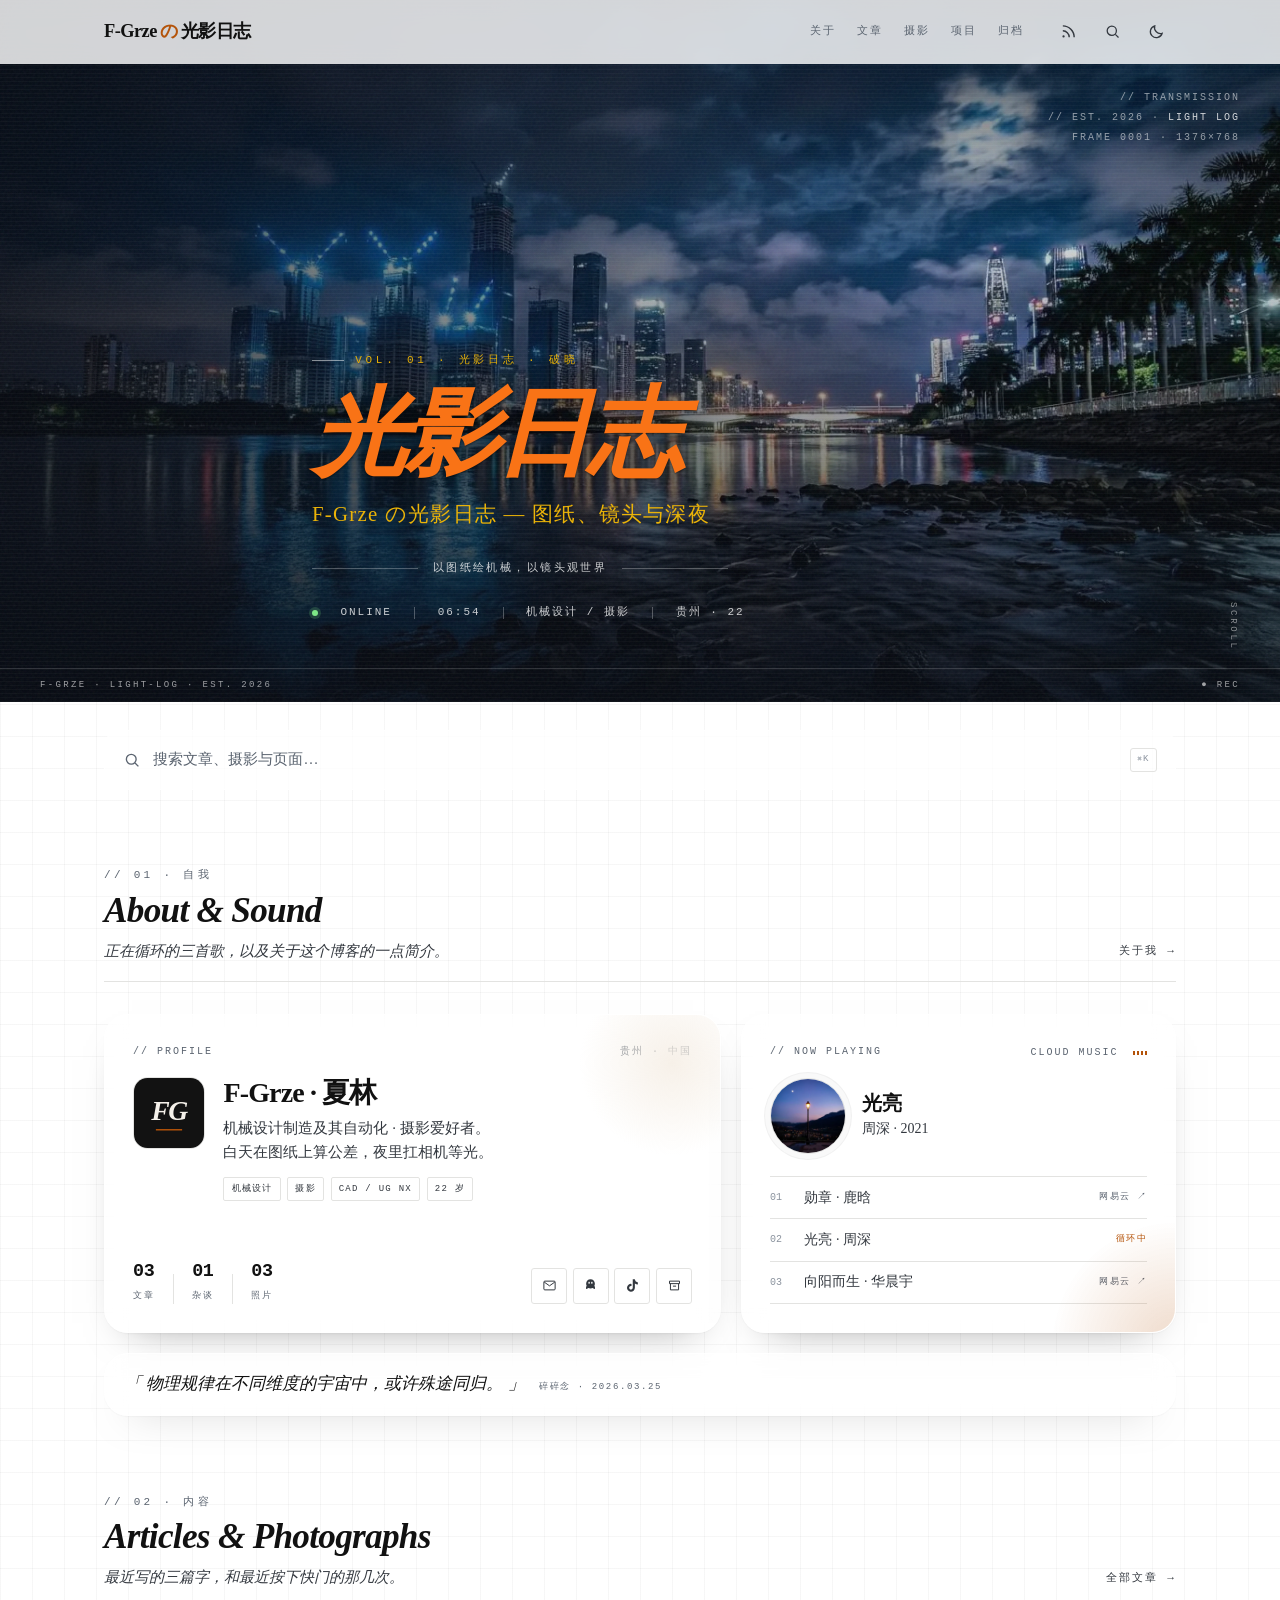
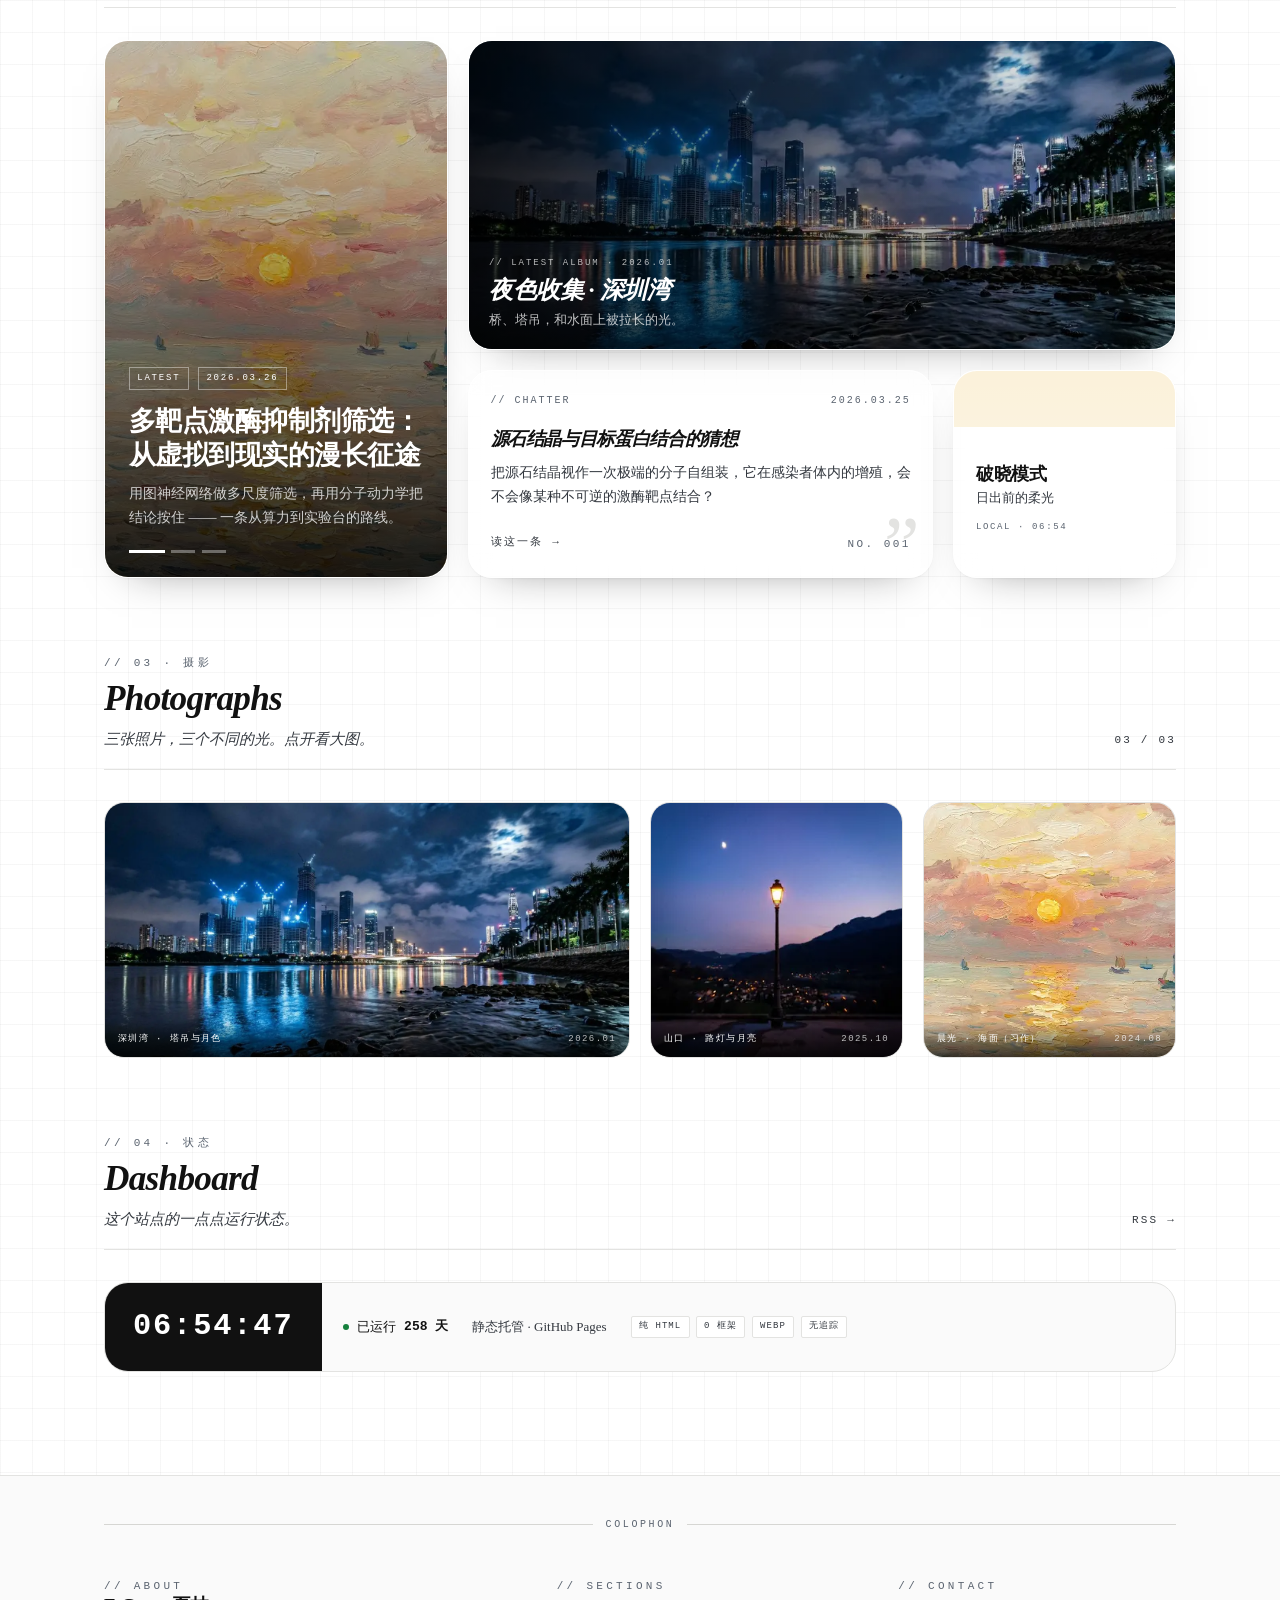
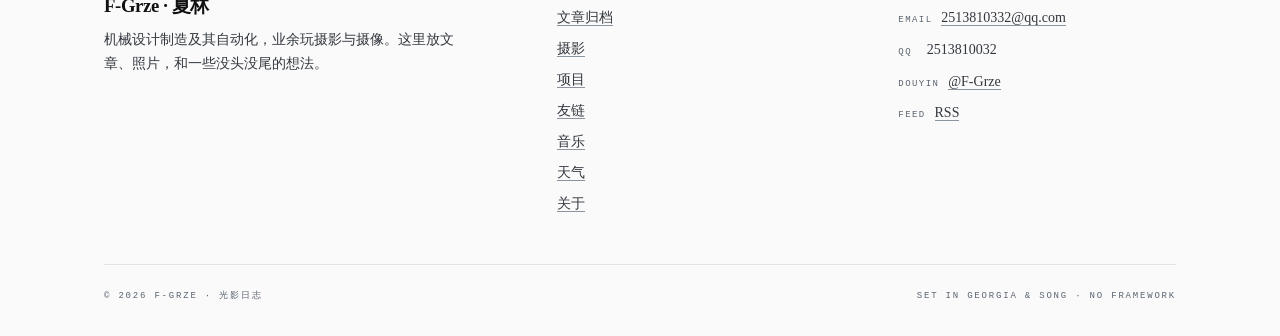
==== commit 4c32116c: "deploy: 补齐六个二级页面（关于/摄影/项目/友链/归档/音乐） Lighthouse 移动/桌面四项 100 · LCP 1.8s/0.5s · CLS 0" ====
--- a/index.html
+++ b/index.html
@@ -127,6 +127,14 @@
 
   <div class="wrap">
 
+    <div class="hero-search">
+      <button type="button" data-search-open aria-label="搜索站内内容">
+        <svg viewBox="0 0 24 24" fill="none" stroke="currentColor" stroke-width="1.8" aria-hidden="true"><circle cx="11" cy="11" r="6.5"/><path d="m16 16 4.5 4.5"/></svg>
+        <span>搜索文章、摄影与页面…</span>
+        <kbd>⌘K</kbd>
+      </button>
+    </div>
+
     <!-- ============ 01 自我 ============ -->
     <section class="section" id="about" aria-labelledby="about-title">
       <header class="section-head reveal">
--- a/assets/css/style.min.css
+++ b/assets/css/style.min.css
@@ -1 +1 @@
-:root{--paper-0: #111111;--paper-1: #33383f;--paper-2: #5b6470;--paper-3: #8b939e;--ink-0: #ffffff;--ink-1: #fafafa;--ink-2: #f3f3f2;--ink-3: #e3e3e1;--rule: #d6d6d3;--accent: #b45309;--accent-soft: #f6efe6;--ok: #15803d;--grid-color: rgba(17, 17, 17, .035);--shadow: 0 1px 2px rgba(17, 17, 17, .04), 0 12px 32px -18px rgba(17, 17, 17, .35);--font-display: "Gelasio", Georgia, "Times New Roman", "Songti SC", "Noto Serif SC", "Source Han Serif SC", serif;--font-body: Georgia, "Songti SC", "Noto Serif SC", "Source Han Serif SC", "PingFang SC", "Microsoft YaHei", serif;--font-mono: ui-monospace, "SF Mono", SFMono-Regular, Menlo, Consolas, "Liberation Mono", monospace;--wrap: 72rem;--radius: 3px;--ease: cubic-bezier(.16, 1, .3, 1);--head-h: 4rem}[data-theme=dark]{--paper-0: #f2f1ef;--paper-1: #d3d2ce;--paper-2: #a3a29e;--paper-3: #7c7b78;--ink-0: #0a0a0a;--ink-1: #121212;--ink-2: #1a1a1a;--ink-3: #2c2c2a;--rule: #363634;--accent: #e7a45c;--accent-soft: #1d1710;--ok: #4ade80;--grid-color: rgba(255, 255, 255, .035);--shadow: 0 1px 2px rgba(0, 0, 0, .6), 0 18px 40px -24px rgba(0, 0, 0, .9)}*,*:before,*:after{box-sizing:border-box}html{-webkit-text-size-adjust:100%;scroll-behavior:smooth;scroll-padding-top:calc(var(--head-h) + 1.5rem)}body{margin:0;min-height:100%;background:var(--ink-0);color:var(--paper-0);font-family:var(--font-body);font-size:1rem;line-height:1.7;-webkit-font-smoothing:antialiased;text-rendering:optimizeLegibility;background-image:linear-gradient(var(--grid-color) 1px,transparent 1px),linear-gradient(90deg,var(--grid-color) 1px,transparent 1px);background-size:32px 32px;overflow-x:hidden;transition:background-color .4s ease,color .4s ease}img,svg,video{display:block;max-width:100%}figure{margin:0}img{height:auto}a{color:inherit;text-decoration:none}button{font:inherit;color:inherit;background:none;border:0;cursor:pointer}h1,h2,h3,h4{margin:0;font-family:var(--font-display);font-weight:700;letter-spacing:-.02em;line-height:1.15;text-wrap:balance;word-break:auto-phrase}p{margin:0}ul,ol{margin:0;padding:0;list-style:none}::selection{background:var(--paper-0);color:var(--ink-0)}:focus{outline:none}:focus-visible{outline:2px solid var(--accent);outline-offset:3px;border-radius:2px}.skip{position:absolute;left:1rem;top:-100px;z-index:200;padding:.75rem 1.25rem;background:var(--paper-0);color:var(--ink-0);font-family:var(--font-mono);font-size:.75rem;letter-spacing:.2em;text-transform:uppercase;transition:top .2s ease}.skip:focus{top:1rem}.wrap{width:100%;max-width:var(--wrap);margin-inline:auto;padding-inline:clamp(1.25rem,4vw,2.5rem)}.mono{font-family:var(--font-mono);font-size:.6875rem;letter-spacing:.22em;text-transform:uppercase;color:var(--paper-2)}.section{margin-top:clamp(3.5rem,7vw,6rem)}.section-head{display:flex;align-items:flex-end;justify-content:space-between;gap:1.5rem;padding-bottom:1rem;border-bottom:1px solid var(--ink-3);margin-bottom:2rem}.section-num{font-family:var(--font-mono);font-size:.6875rem;letter-spacing:.3em;text-transform:uppercase;color:var(--paper-2)}.section-title{font-size:clamp(1.6rem,3vw,2.2rem);font-style:italic;margin-top:.35rem}.section-sub{margin-top:.5rem;font-size:.9375rem;font-style:italic;color:var(--paper-1)}.section-link{font-family:var(--font-mono);font-size:.6875rem;letter-spacing:.2em;text-transform:uppercase;color:var(--paper-1);white-space:nowrap;padding-bottom:.15rem;border-bottom:1px solid transparent;transition:color .2s,border-color .2s}.section-link:hover{color:var(--paper-0);border-color:var(--paper-0)}.site-head{position:fixed;inset:0 0 auto;z-index:90;height:var(--head-h);display:flex;align-items:center;background:color-mix(in srgb,var(--ink-0) 82%,transparent);border-bottom:1px solid transparent;transition:transform .45s var(--ease),background-color .3s,border-color .3s}@supports (backdrop-filter: blur(12px)){.site-head{-webkit-backdrop-filter:saturate(140%) blur(12px);backdrop-filter:saturate(140%) blur(12px)}}.site-head.is-scrolled{border-bottom-color:var(--ink-3)}.site-head.is-hidden{transform:translateY(-100%)}.head-inner{display:flex;align-items:center;gap:1rem;width:100%}.brand{font-family:var(--font-display);font-weight:700;font-size:1.15rem;letter-spacing:-.03em;white-space:nowrap;display:inline-flex;align-items:baseline;gap:.18em}.brand em{font-style:normal;color:var(--accent)}.nav{display:flex;align-items:center;gap:1.35rem;margin-left:auto}.nav a{position:relative;font-family:var(--font-mono);font-size:.6875rem;letter-spacing:.16em;text-transform:uppercase;color:var(--paper-2);padding:.35rem 0;transition:color .2s}.nav a:hover,.nav a[aria-current=true]{color:var(--paper-0)}.nav a[aria-current=true]:after{content:"";position:absolute;left:50%;bottom:-2px;width:3px;height:3px;border-radius:50%;background:var(--accent);transform:translate(-50%)}.head-tools{display:flex;align-items:center;gap:.25rem;margin-left:.5rem}.icon-btn{width:2.5rem;height:2.5rem;display:inline-grid;place-items:center;border-radius:var(--radius);color:var(--paper-1);transition:background-color .2s,color .2s}.icon-btn:hover{background:var(--ink-2);color:var(--paper-0)}.icon-btn svg{width:17px;height:17px}.menu-btn,.mobile-menu{display:none}.hero{position:relative;min-height:min(78svh,720px);display:flex;align-items:flex-end;padding-top:calc(var(--head-h) + 3rem);padding-bottom:clamp(3rem,7vw,5rem);overflow:hidden;isolation:isolate;background:#0d1420}.hero-img{position:absolute;inset:0;width:100%;height:100%;object-fit:cover;object-position:center 42%;z-index:-2}.hero-scrim{position:absolute;inset:0;z-index:-1;background:linear-gradient(180deg,#060a12b8,#060a122e 35%,#060a128c 72%,#060a12e6),linear-gradient(90deg,#060a12b8,#060a1200 62%)}.hero-inner{position:relative;color:#fff;max-width:46rem}.kicker{font-family:var(--font-mono);font-size:.6875rem;letter-spacing:.34em;text-transform:uppercase;color:#ffffffb8;display:flex;align-items:center;gap:.7rem;margin-bottom:1.1rem}.kicker:before{content:"";width:2rem;height:1px;background:#ffffff80}.hero h1{font-size:clamp(3rem,9vw,6rem);font-style:italic;font-weight:700;letter-spacing:-.045em;line-height:.98;color:#fff}.hero-sub{margin-top:.9rem;font-family:var(--font-display);font-size:clamp(1rem,2vw,1.3rem);letter-spacing:.06em;color:#ffffffdb}.hero-rule{margin-top:1.75rem;display:flex;align-items:center;gap:.9rem;max-width:26rem;font-family:var(--font-mono);font-size:.6875rem;letter-spacing:.22em;text-transform:uppercase;color:#ffffffb8}.hero-rule:before,.hero-rule:after{content:"";flex:1;height:1px;background:#ffffff47}.hero-meta{margin-top:1.6rem;display:flex;flex-wrap:wrap;align-items:center;gap:.6rem 1.4rem;font-family:var(--font-mono);font-size:.6875rem;letter-spacing:.18em;text-transform:uppercase;color:#ffffffc7}.hero-meta .dot{width:6px;height:6px;border-radius:50%;background:#7ee787;box-shadow:0 0 0 3px #7ee7872e}.hero-meta .sep{width:1px;height:12px;background:#ffffff47}.hero-hud{position:absolute;top:calc(var(--head-h) + 1.5rem);right:clamp(1.25rem,4vw,2.5rem);text-align:right;font-family:var(--font-mono);font-size:.625rem;letter-spacing:.2em;text-transform:uppercase;color:#ffffff8c;line-height:2;pointer-events:none}.hero-hud b{font-weight:400;color:#fffc}.hero-hud .rec{color:#ff8a8a}.hero-foot{position:absolute;left:0;right:0;bottom:0;display:flex;justify-content:space-between;gap:1rem;padding:.55rem clamp(1.25rem,4vw,2.5rem);border-top:1px solid rgba(255,255,255,.16);font-family:var(--font-mono);font-size:.5625rem;letter-spacing:.26em;text-transform:uppercase;color:#fff9}.scroll-cue{position:absolute;right:clamp(1.25rem,4vw,2.5rem);bottom:3.2rem;writing-mode:vertical-rl;font-family:var(--font-mono);font-size:.5625rem;letter-spacing:.3em;text-transform:uppercase;color:#ffffff80;pointer-events:none}.grid-12{display:grid;grid-template-columns:repeat(12,minmax(0,1fr));gap:1.25rem}.col-7{grid-column:span 7}.col-5{grid-column:span 5}.col-4{grid-column:span 4}.col-8{grid-column:span 8}.card{position:relative;background:var(--ink-1);border:1px solid var(--ink-3);border-radius:var(--radius);padding:clamp(1.1rem,2.2vw,1.75rem);display:flex;flex-direction:column;transition:border-color .25s,background-color .25s,transform .35s var(--ease)}.card:hover{border-color:var(--paper-3)}.card-label{display:flex;align-items:center;justify-content:space-between;gap:.75rem;font-family:var(--font-mono);font-size:.625rem;letter-spacing:.2em;text-transform:uppercase;color:var(--paper-2);margin-bottom:1.1rem}.profile{cursor:pointer;overflow:hidden;min-height:19rem}.profile:after{content:"";position:absolute;right:-3rem;top:-3rem;width:12rem;height:12rem;border-radius:50%;background:radial-gradient(circle,var(--accent-soft),transparent 68%);opacity:.9;pointer-events:none}.profile-top{display:flex;gap:1.15rem;align-items:flex-start;position:relative}.avatar{width:4.5rem;height:4.5rem;flex:0 0 auto;border-radius:var(--radius);border:1px solid var(--ink-3);overflow:hidden;background:var(--ink-2)}.avatar svg{width:100%;height:100%}.profile h3{font-size:clamp(1.35rem,2.4vw,1.75rem);letter-spacing:-.03em}.profile-role{margin-top:.4rem;font-size:.9375rem;color:var(--paper-1);line-height:1.6}.chips{display:flex;flex-wrap:wrap;gap:.4rem;margin-top:.85rem}.chip{font-family:var(--font-mono);font-size:.5625rem;letter-spacing:.14em;text-transform:uppercase;color:var(--paper-1);border:1px solid var(--ink-3);border-radius:2px;padding:.2rem .45rem;background:var(--ink-0)}.profile-bottom{margin-top:auto;padding-top:1.5rem;display:flex;align-items:flex-end;justify-content:space-between;gap:1.25rem;flex-wrap:wrap}.stats{display:flex;align-items:flex-end;gap:1.15rem}.stat b{display:block;font-family:var(--font-mono);font-size:1.15rem;font-weight:700;letter-spacing:-.02em;font-variant-numeric:tabular-nums}.stat span{display:block;margin-top:.1rem;font-family:var(--font-mono);font-size:.5625rem;letter-spacing:.18em;text-transform:uppercase;color:var(--paper-2)}.stats i{width:1px;height:1.9rem;background:var(--ink-3)}.socials{display:flex;gap:.35rem}.socials a,.socials button{width:2.25rem;height:2.25rem;display:grid;place-items:center;border:1px solid var(--ink-3);border-radius:var(--radius);color:var(--paper-1);background:var(--ink-0);transition:color .2s,background-color .2s,border-color .2s}.socials a:hover,.socials button:hover{background:var(--paper-0);border-color:var(--paper-0);color:var(--ink-0)}.socials svg{width:15px;height:15px}.music{overflow:hidden}.music:before{content:"";position:absolute;inset:auto -30% -45% auto;width:16rem;height:16rem;border-radius:50%;background:radial-gradient(circle,color-mix(in srgb,var(--accent) 22%,transparent),transparent 70%);pointer-events:none}.music-now{display:flex;gap:1rem;align-items:center;position:relative}.cover{width:4.75rem;height:4.75rem;flex:0 0 auto;border-radius:50%;overflow:hidden;border:1px solid var(--ink-3);box-shadow:0 0 0 6px var(--ink-0),0 0 0 7px var(--ink-3);animation:spin 24s linear infinite;animation-play-state:paused}.hero-inner,.music{--spin: 1}@media (prefers-reduced-motion: no-preference){.music:hover .cover{animation-play-state:running}}.cover img{width:100%;height:100%;object-fit:cover}@keyframes spin{to{transform:rotate(360deg)}}.music h3{font-size:1.25rem;letter-spacing:-.02em}.music .artist{margin-top:.15rem;font-size:.875rem;color:var(--paper-1)}.eq{display:inline-flex;align-items:flex-end;gap:2px;height:12px;margin-left:.4rem}.eq i{width:2px;height:4px;background:var(--accent);animation:eq 1.1s ease-in-out infinite}.eq i:nth-child(2){animation-delay:.18s}.eq i:nth-child(3){animation-delay:.36s}.eq i:nth-child(4){animation-delay:.1s}@keyframes eq{0%,to{height:3px}50%{height:12px}}.tracks{margin-top:1.35rem;border-top:1px solid var(--ink-3)}.tracks a{display:grid;grid-template-columns:1.6rem 1fr auto;align-items:center;gap:.55rem;padding:.55rem 0;border-bottom:1px solid var(--ink-3);font-size:.875rem;color:var(--paper-1);transition:color .2s,padding-left .25s var(--ease)}.tracks a:hover{color:var(--paper-0);padding-left:.3rem}.tracks .idx{font-family:var(--font-mono);font-size:.625rem;color:var(--paper-3)}.tracks .meta{font-family:var(--font-mono);font-size:.5625rem;letter-spacing:.14em;text-transform:uppercase;color:var(--paper-2)}.tracks .meta b{font-weight:400;color:var(--accent)}.quote-bar{margin-top:1.25rem;display:flex;align-items:baseline;gap:.9rem;flex-wrap:wrap;border:1px solid var(--ink-3);border-left:2px solid var(--paper-0);border-radius:var(--radius);background:var(--ink-1);padding:1rem 1.25rem}.quote-bar p{font-family:var(--font-display);font-style:italic;font-size:1.0625rem;color:var(--paper-0)}.quote-bar cite{font-family:var(--font-mono);font-style:normal;font-size:.5625rem;letter-spacing:.18em;text-transform:uppercase;color:var(--paper-2)}.col-4>.feature{height:100%}.feature{position:relative;overflow:hidden;min-height:21rem;color:#fff;border:1px solid var(--ink-3);border-radius:var(--radius);background:#171717;isolation:isolate}.feature-slide{position:absolute;inset:0;opacity:0;transition:opacity .7s var(--ease);z-index:-1}.feature-slide img{width:100%;height:100%;object-fit:cover}.feature-slide:after{content:"";position:absolute;inset:0;background:linear-gradient(180deg,#00000026,#00000059 45%,#000000e0)}.feature-slide.is-active{opacity:1}.feature-body{position:relative;height:100%;min-height:21rem;display:flex;flex-direction:column;justify-content:flex-end;padding:1.5rem}.feature-tag{display:flex;align-items:center;gap:.6rem;margin-bottom:.9rem}.feature-tag span{font-family:var(--font-mono);font-size:.5625rem;letter-spacing:.2em;text-transform:uppercase;border:1px solid rgba(255,255,255,.4);padding:.17rem .45rem;color:#fff}.feature h3{font-size:clamp(1.35rem,2.4vw,1.7rem);line-height:1.25;color:#fff}.feature h3 a{background-image:linear-gradient(currentColor,currentColor);background-size:0 1px;background-repeat:no-repeat;background-position:0 100%;transition:background-size .35s var(--ease)}.feature h3 a:hover{background-size:100% 1px}.feature p{margin-top:.6rem;font-size:.875rem;color:#ffffffc7;display:-webkit-box;-webkit-line-clamp:2;-webkit-box-orient:vertical;overflow:hidden}.feature-dots{display:flex;gap:.4rem;margin-top:1.25rem}.feature-dots button{width:1.5rem;height:3px;background:#ffffff59;transition:background-color .3s,width .3s}.feature-dots button[aria-current=true]{background:#fff;width:2.25rem}.album{position:relative;display:block;overflow:hidden;border:1px solid var(--ink-3);border-radius:var(--radius);aspect-ratio:16 / 7;color:#fff;isolation:isolate}.album img{position:absolute;inset:0;width:100%;height:100%;object-fit:cover;transition:transform .9s var(--ease);z-index:-2}.album:after{content:"";position:absolute;inset:0;z-index:-1;background:linear-gradient(90deg,#000000b8,#00000038 62%,#0000000d),linear-gradient(0deg,rgba(0,0,0,.45),transparent 55%)}.album:hover img{transform:scale(1.04)}.album-body{position:absolute;left:1.25rem;bottom:1.1rem;right:1.25rem}.album-body .mono{color:#ffffffb3;font-size:.5625rem}.album-body h3{margin-top:.35rem;font-size:1.5rem;font-style:italic;color:#fff}.album-body p{margin-top:.3rem;font-size:.8125rem;color:#ffffffbf}.chatter{position:relative;overflow:hidden;border:1px solid var(--ink-3);border-radius:var(--radius);background:var(--ink-1);min-height:13rem;display:flex;flex-direction:column;justify-content:space-between;padding:1.35rem}.chatter .mark{position:absolute;right:.8rem;bottom:-.5rem;font-family:var(--font-display);font-size:5rem;line-height:1;color:var(--ink-3);pointer-events:none}.chatter h3{font-size:1.15rem;font-style:italic;line-height:1.35;position:relative}.chatter p{margin-top:.6rem;font-size:.875rem;color:var(--paper-1);display:-webkit-box;-webkit-line-clamp:3;-webkit-box-orient:vertical;overflow:hidden}.chatter-foot{display:flex;align-items:center;justify-content:space-between;gap:1rem;margin-top:1rem}.timecard{border:1px solid var(--ink-3);border-radius:var(--radius);background:var(--ink-1);overflow:hidden;display:flex;flex-direction:column;min-height:13rem}.timecard-swatch{height:3.5rem;position:relative}.timecard-swatch:after{content:"";position:absolute;inset:0;background:linear-gradient(180deg,transparent,rgba(255,255,255,.12))}.timecard-body{padding:1.1rem 1.35rem 1.35rem;display:flex;flex-direction:column;gap:.2rem;justify-content:center;flex:1}.timecard h3{font-size:1.1rem}.timecard p{font-size:.8125rem;color:var(--paper-1)}.timecard .local{margin-top:.5rem;font-family:var(--font-mono);font-size:.5625rem;letter-spacing:.18em;text-transform:uppercase;color:var(--paper-2)}.photos{display:grid;grid-template-columns:repeat(12,minmax(0,1fr));gap:1.25rem;grid-auto-rows:clamp(11rem,21vw,16rem)}.photo{position:relative;overflow:hidden;border:1px solid var(--ink-3);border-radius:var(--radius);background:var(--ink-2)}.photos>.photo:nth-child(1){grid-column:span 6}.photos>.photo:nth-child(2){grid-column:span 3}.photos>.photo:nth-child(3){grid-column:span 3}.photo button{display:block;width:100%;height:100%;padding:0;position:relative}.photo img{width:100%;height:100%;object-fit:cover;object-position:center 45%;transition:transform .9s var(--ease),filter .4s}.photo button:hover img{transform:scale(1.035)}.photo figcaption{position:absolute;z-index:1;left:0;right:0;bottom:0;display:flex;align-items:center;justify-content:space-between;gap:.5rem;padding:.6rem .8rem;font-family:var(--font-mono);font-size:.5625rem;letter-spacing:.16em;text-transform:uppercase;color:#fff;background:linear-gradient(transparent,#000000b8)}.photo figcaption span{min-width:0;white-space:nowrap;overflow:hidden;text-overflow:ellipsis}.photo figcaption span:last-child{color:#ffffffb8;flex:0 0 auto}.lightbox{position:fixed;inset:0;z-index:150;display:grid;place-items:center;padding:clamp(1rem,4vw,3rem);background:#080808eb}.lightbox[hidden]{display:none}.lightbox img{max-width:100%;max-height:82vh;width:auto;border:1px solid rgba(255,255,255,.2)}.lightbox figcaption{margin-top:.9rem;text-align:center;font-family:var(--font-mono);font-size:.625rem;letter-spacing:.2em;text-transform:uppercase;color:#ffffffb3}.lightbox-close{position:absolute;top:1rem;right:1rem;width:2.75rem;height:2.75rem;display:grid;place-items:center;border:1px solid rgba(255,255,255,.25);color:#fff;border-radius:var(--radius)}.lightbox-close:hover{background:#ffffff1f}.dash{display:grid;grid-template-columns:auto 1fr;border:1px solid var(--ink-3);border-radius:var(--radius);overflow:hidden;background:var(--ink-1)}.dash-clock{background:var(--paper-0);color:var(--ink-0);display:flex;align-items:center;justify-content:center;padding:1.15rem 1.75rem;font-family:var(--font-mono);font-size:clamp(1.4rem,3vw,1.9rem);font-weight:700;letter-spacing:.06em;font-variant-numeric:tabular-nums}.dash-body{display:flex;flex-wrap:wrap;align-items:center;gap:.6rem 1.5rem;padding:1rem 1.35rem;font-size:.8125rem;color:var(--paper-1)}.dash-body .live{display:inline-flex;align-items:center;gap:.5rem;color:var(--paper-0)}.dash-body .live i{width:6px;height:6px;border-radius:50%;background:var(--ok)}.dash-body b{font-family:var(--font-mono);font-variant-numeric:tabular-nums;color:var(--paper-0)}.badges{display:flex;flex-wrap:wrap;gap:.4rem}.badge{font-family:var(--font-mono);font-size:.5625rem;letter-spacing:.12em;text-transform:uppercase;border:1px solid var(--ink-3);border-radius:2px;padding:.17rem .45rem;color:var(--paper-1);background:var(--ink-0)}.site-foot{margin-top:clamp(4rem,8vw,7rem);border-top:1px solid var(--ink-3);background:var(--ink-1)}.foot-rule{display:flex;align-items:center;gap:.8rem;font-family:var(--font-mono);font-size:.625rem;letter-spacing:.26em;text-transform:uppercase;color:var(--paper-2);padding:2.5rem 0 2.75rem}.foot-rule:before,.foot-rule:after{content:"";flex:1;height:1px;background:var(--rule)}.foot-grid{display:grid;grid-template-columns:1.4fr 1fr 1fr;gap:clamp(2rem,5vw,4rem);padding-bottom:3rem}.foot-grid h2{font-size:1.5rem;font-style:italic;margin-top:.5rem}.foot-grid p{margin-top:.7rem;font-size:.875rem;color:var(--paper-1);max-width:22rem}.foot-list{margin-top:.7rem;display:flex;flex-direction:column;gap:.45rem;font-size:.875rem}.foot-list a{color:var(--paper-1);transition:color .2s;width:fit-content;border-bottom:1px solid var(--paper-3)}.foot-list a:hover{color:var(--paper-0);border-color:var(--paper-0)}.foot-list .k{font-family:var(--font-mono);font-size:.5625rem;letter-spacing:.16em;text-transform:uppercase;color:var(--paper-2);margin-right:.55rem}.colophon{display:flex;flex-wrap:wrap;align-items:center;justify-content:space-between;gap:.75rem;padding:1.5rem 0 2rem;border-top:1px solid var(--ink-3);font-family:var(--font-mono);font-size:.5625rem;letter-spacing:.2em;text-transform:uppercase;color:var(--paper-2)}.article-head{padding-top:calc(var(--head-h) + clamp(3rem,7vw,5rem))}.article-head .kicker,.page-head .kicker{color:var(--paper-2)}.article-head .kicker:before,.page-head .kicker:before{background:var(--paper-3)}.article-head h1{font-size:clamp(2rem,5vw,3.25rem);font-style:italic;max-width:40rem}.article-meta{display:flex;flex-wrap:wrap;gap:.6rem 1.25rem;margin-top:1.35rem;font-family:var(--font-mono);font-size:.625rem;letter-spacing:.18em;text-transform:uppercase;color:var(--paper-2)}.article-cover{margin-top:2.5rem;border:1px solid var(--ink-3);border-radius:var(--radius);overflow:hidden;max-height:30rem}.article-cover img{width:100%;height:100%;object-fit:cover}.article-body{max-width:40rem;margin:clamp(2.5rem,5vw,4rem) auto 0;font-size:1.0625rem;line-height:1.9;color:var(--paper-1)}.article-body [data-dropcap]:first-letter{font-family:var(--font-display);font-size:3.6em;font-weight:700;font-style:italic;float:left;line-height:.82;margin:.08em .12em 0 0;color:var(--paper-0)}.article-body h2{font-size:1.6rem;margin:2.75rem 0 1rem;color:var(--paper-0)}.article-body h3{font-size:1.2rem;margin:2rem 0 .6rem;color:var(--paper-0)}.article-body p{margin:1.05rem 0}.article-body ul,.article-body ol{margin:1rem 0;padding-left:1.2rem;list-style:disc}.article-body li{margin:.35rem 0}.article-body code{font-family:var(--font-mono);font-size:.875em;background:var(--ink-2);border:1px solid var(--ink-3);border-radius:2px;padding:.1em .35em}.article-body blockquote{margin:2rem 0;padding-left:1.25rem;border-left:2px solid var(--paper-0);font-family:var(--font-display);font-style:italic;font-size:1.3em;line-height:1.5;color:var(--paper-0)}.article-body strong{color:var(--paper-0)}.article-body pre{margin:1.5rem 0;padding:1rem 1.15rem;overflow-x:auto;background:var(--ink-2);border:1px solid var(--ink-3);border-radius:var(--radius);font-family:var(--font-mono);font-size:.8125rem;line-height:1.7;color:var(--paper-0)}.article-body pre code{background:none;border:0;padding:0;font-size:inherit}.article-foot{max-width:40rem;margin:3rem auto 0;padding-top:1.5rem;border-top:1px solid var(--ink-3)}.tags{display:flex;flex-wrap:wrap;gap:.4rem}.article-nav{display:flex;justify-content:space-between;gap:1.5rem;flex-wrap:wrap;margin-top:2rem;font-size:.9375rem}.article-nav a{color:var(--paper-1);border-bottom:1px solid var(--ink-3);padding-bottom:2px}.article-nav a:hover{color:var(--paper-0);border-color:var(--paper-0)}.archive-list{border-top:1px solid var(--ink-3)}.archive-item{display:flex;align-items:baseline;justify-content:space-between;gap:1.5rem;padding:1.15rem 0;border-bottom:1px solid var(--ink-3)}.archive-item h2{font-size:1.2rem;font-style:italic}.archive-item a:hover h2{color:var(--accent)}.archive-item p{margin-top:.25rem;font-size:.875rem;color:var(--paper-2)}@media (prefers-reduced-motion: no-preference){.js .reveal{opacity:0;transform:translateY(14px);transition:opacity .7s var(--ease),transform .7s var(--ease)}.js .reveal.is-in{opacity:1;transform:none}.hero-inner>*{animation:rise .9s var(--ease) both}.hero-inner>:nth-child(2){animation-delay:.08s}.hero-inner>:nth-child(3){animation-delay:.16s}.hero-inner>:nth-child(4){animation-delay:.24s}.hero-inner>:nth-child(5){animation-delay:.32s}}@keyframes rise{0%{opacity:0;transform:translateY(16px)}to{opacity:1;transform:none}}@media (max-width: 1024px){.col-7,.col-5,.col-4,.col-8{grid-column:span 12}.photos>.photo:nth-child(1){grid-column:span 12}.photos>.photo:nth-child(2),.photos>.photo:nth-child(3){grid-column:span 6}.foot-grid{grid-template-columns:1fr 1fr}}@media (max-width: 860px){.nav{display:none}.menu-btn{display:inline-grid}.head-tools{margin-left:auto}.mobile-menu{display:block;position:fixed;inset:var(--head-h) 0 auto 0;background:var(--ink-0);border-bottom:1px solid var(--ink-3);padding:.5rem clamp(1.25rem,4vw,2.5rem) 1.25rem;transform-origin:top;box-shadow:var(--shadow)}.mobile-menu[hidden]{display:none}.mobile-menu a{display:flex;align-items:center;justify-content:space-between;padding:.95rem 0;border-bottom:1px solid var(--ink-3);font-family:var(--font-mono);font-size:.8125rem;letter-spacing:.16em;text-transform:uppercase;color:var(--paper-1)}.mobile-menu a:hover{color:var(--paper-0)}.mobile-menu a span{color:var(--paper-3);font-size:.625rem}.hero-hud,.scroll-cue,.section-head .section-link{display:none}}@media (max-width: 640px){body{background-size:24px 24px}.hero{min-height:74svh}.hero-meta{gap:.45rem .9rem}.hero-meta .sep{display:none}.hero-foot{font-size:.5rem;letter-spacing:.16em}.article-cover{aspect-ratio:4 / 3;max-height:none}.article-cover img{height:100%;object-fit:cover}.dash{grid-template-columns:1fr}.dash-clock{justify-content:flex-start}.foot-grid{grid-template-columns:1fr}.profile-bottom{flex-direction:column;align-items:flex-start}.photos>.photo:nth-child(2),.photos>.photo:nth-child(3){grid-column:span 12}.photos{grid-auto-rows:12rem}.article-body{font-size:1rem}}@media (prefers-reduced-motion: reduce){html{scroll-behavior:auto}*,*:before,*:after{animation-duration:.01ms!important;animation-iteration-count:1!important;transition-duration:.01ms!important}}@media print{.site-head,.hero-hud,.scroll-cue,.site-foot{display:none}body{background:#fff;color:#000}}.menu-btn[data-open] .bars{display:none}.menu-btn[data-open] .close{display:block!important}.article-head h1{text-wrap:wrap}@media (max-width: 640px){.article-head h1{font-size:clamp(1.75rem,7.4vw,2.2rem);max-width:100%}}.page-head{padding-top:calc(var(--head-h) + clamp(3rem,7vw,5rem))}.page-head h1{font-size:clamp(2.1rem,5.5vw,3.4rem);font-style:italic;max-width:34rem}.page-sub{margin-top:1rem;font-size:1rem;color:var(--paper-1);max-width:40rem}.page-rule{margin-top:2rem;height:1px;background:var(--ink-3)}.about-grid{display:grid;grid-template-columns:minmax(0,1.55fr) minmax(0,1fr);gap:clamp(2rem,5vw,4rem);margin-top:clamp(2.5rem,5vw,4rem)}.about-body{max-width:none;margin:0}.about-body h2:first-of-type{margin-top:2rem}.side-stack{display:flex;flex-direction:column;gap:1.25rem}.side-card{border:1px solid var(--ink-3);border-radius:var(--radius);background:var(--ink-1);padding:1.25rem 1.35rem}.side-card h2{margin-top:.45rem;font-size:1.05rem}.side-list{margin-top:.8rem;display:flex;flex-direction:column;gap:.55rem;font-size:.875rem}.side-list div{display:flex;justify-content:space-between;gap:1rem;border-bottom:1px dashed var(--ink-3);padding-bottom:.5rem}.side-list div:last-child{border-bottom:0;padding-bottom:0}.side-list dt,.side-list .k{font-family:var(--font-mono);font-size:.5625rem;letter-spacing:.16em;text-transform:uppercase;color:var(--paper-2)}.side-list .v{color:var(--paper-0);text-align:right}.activity{margin-top:1rem;border-top:1px solid var(--ink-3)}.activity a{display:grid;grid-template-columns:6.5rem 4rem 1fr;align-items:baseline;gap:1rem;padding:.95rem 0;border-bottom:1px solid var(--ink-3);transition:color .2s,padding-left .25s var(--ease)}.activity a:hover{color:var(--accent);padding-left:.25rem}.activity time{font-family:var(--font-mono);font-size:.625rem;letter-spacing:.12em;color:var(--paper-2)}.activity .kind{font-family:var(--font-mono);font-size:.5625rem;letter-spacing:.16em;text-transform:uppercase;color:var(--paper-2);border:1px solid var(--ink-3);border-radius:2px;padding:.1rem .35rem;justify-self:start}.activity .t{font-family:var(--font-display);font-style:italic;font-size:1.05rem;color:var(--paper-0)}.activity a:hover .t{color:var(--accent)}.album-head{display:flex;align-items:baseline;justify-content:space-between;gap:1rem;margin-top:clamp(2.5rem,5vw,4rem);padding-bottom:.9rem;border-bottom:1px solid var(--ink-3)}.album-head h2{font-size:1.4rem;font-style:italic}.photo-grid{display:grid;grid-template-columns:repeat(2,minmax(0,1fr));gap:1.25rem;margin-top:1.25rem}.photo-grid .photo{aspect-ratio:4 / 3}.photo-grid .photo.wide{grid-column:span 2;aspect-ratio:16 / 8}.photo-grid .photo.tall{aspect-ratio:4 / 5}.cards{display:grid;grid-template-columns:repeat(2,minmax(0,1fr));gap:1.25rem;margin-top:clamp(2.5rem,5vw,4rem)}.item-card{border:1px solid var(--ink-3);border-radius:var(--radius);background:var(--ink-1);padding:1.5rem;display:flex;flex-direction:column;gap:.7rem;transition:border-color .25s,transform .35s var(--ease)}.item-card:hover{border-color:var(--paper-3);transform:translateY(-2px)}.item-card .top{display:flex;align-items:flex-start;justify-content:space-between;gap:1rem}.item-card h2{font-size:1.2rem;font-style:italic}.item-card p{font-size:.875rem;color:var(--paper-1)}.item-card .foot{margin-top:auto;padding-top:.6rem;display:flex;align-items:center;justify-content:space-between;gap:1rem}.item-card .go{font-family:var(--font-mono);font-size:.625rem;letter-spacing:.18em;text-transform:uppercase;color:var(--paper-1);border-bottom:1px solid var(--paper-3)}.item-card:hover .go{color:var(--accent);border-color:var(--accent)}.avatar-sm{width:2.75rem;height:2.75rem;border-radius:50%;overflow:hidden;border:1px solid var(--ink-3);flex:0 0 auto;display:grid;place-items:center;background:var(--ink-2);font-family:var(--font-mono);font-size:.7rem;color:var(--paper-2)}.avatar-sm img{width:100%;height:100%;object-fit:cover}.year-group{margin-top:clamp(2rem,4vw,3rem)}.year-group h2{font-family:var(--font-mono);font-size:.75rem;letter-spacing:.3em;color:var(--paper-2);text-transform:uppercase;padding-bottom:.75rem;border-bottom:1px solid var(--ink-3)}.archive-item h2 a{transition:color .2s}.archive-item h2 a:hover{color:var(--accent)}.tracklist{margin-top:clamp(2.5rem,5vw,4rem);border-top:1px solid var(--ink-3)}.track{display:grid;grid-template-columns:2.5rem 1fr auto;align-items:center;gap:1.25rem;padding:1.15rem 0;border-bottom:1px solid var(--ink-3)}.track .no{font-family:var(--font-mono);font-size:.6875rem;color:var(--paper-3)}.track .name{font-family:var(--font-display);font-size:1.15rem}.track .by{font-size:.8125rem;color:var(--paper-2);margin-top:.15rem}.track .act{font-family:var(--font-mono);font-size:.625rem;letter-spacing:.16em;text-transform:uppercase;color:var(--paper-1);border:1px solid var(--ink-3);padding:.35rem .6rem;border-radius:2px;transition:background-color .2s,color .2s,border-color .2s}.track .act:hover{background:var(--paper-0);color:var(--ink-0);border-color:var(--paper-0)}@media (max-width: 900px){.about-grid,.cards,.photo-grid{grid-template-columns:1fr}.photo-grid .photo.wide{grid-column:span 1}.activity a{grid-template-columns:5rem 1fr;row-gap:.3rem}.activity .kind{display:none}}.search-modal{position:fixed;inset:0;z-index:160;display:flex;align-items:flex-start;justify-content:center;padding:clamp(3rem,12vh,9rem) 1.25rem 2rem;background:#0a0a0a8c;-webkit-backdrop-filter:blur(3px);backdrop-filter:blur(3px)}.search-modal[hidden]{display:none}.search-box{width:100%;max-width:40rem;background:var(--ink-0);border:1px solid var(--ink-3);border-radius:var(--radius);box-shadow:0 24px 64px -24px #00000080;overflow:hidden}.search-field{display:flex;align-items:center;gap:.75rem;padding:1rem 1.15rem;border-bottom:1px solid var(--ink-3)}.search-field svg{width:18px;height:18px;color:var(--paper-2);flex:0 0 auto}.search-field input{flex:1;min-width:0;border:0;background:none;outline:none;font-family:var(--font-body);font-size:1rem;color:var(--paper-0)}.search-field input::placeholder{color:var(--paper-3)}.search-field input::-webkit-search-cancel-button,.search-field input::-webkit-search-decoration{-webkit-appearance:none;appearance:none}.search-field kbd{font-family:var(--font-mono);font-size:.5625rem;letter-spacing:.1em;border:1px solid var(--ink-3);border-radius:2px;padding:.15rem .35rem;color:var(--paper-2)}.search-results{max-height:min(52vh,24rem);overflow-y:auto}.search-results li{border-bottom:1px solid var(--ink-3)}.search-results li:last-child{border-bottom:0}.search-results a{display:block;padding:.8rem 1.15rem}.search-results a:hover,.search-results a.is-active{background:var(--ink-1)}.search-results .r-title{font-family:var(--font-display);font-size:1rem;color:var(--paper-0)}.search-results .r-meta{margin-top:.2rem;font-family:var(--font-mono);font-size:.5625rem;letter-spacing:.14em;text-transform:uppercase;color:var(--paper-2)}.search-results mark{background:color-mix(in srgb,var(--accent) 22%,transparent);color:inherit}.search-empty{padding:1.5rem 1.15rem;font-size:.875rem;color:var(--paper-2)}.search-hint{margin:0;padding:.6rem 1.15rem;border-top:1px solid var(--ink-3);font-family:var(--font-mono);font-size:.5625rem;letter-spacing:.16em;text-transform:uppercase;color:var(--paper-3)}.reading-progress{position:fixed;top:0;left:0;right:0;height:2px;z-index:120;background:var(--accent);transform:scaleX(0);transform-origin:0 50%;will-change:transform;pointer-events:none}.toc{position:fixed;top:calc(var(--head-h) + 3rem);right:1.5rem;width:13rem;max-height:60vh;overflow-y:auto;border-left:1px solid var(--ink-3);padding-left:.9rem;font-family:var(--font-mono);font-size:.625rem;line-height:1.9;letter-spacing:.08em;display:none}.toc a{display:block;color:var(--paper-2);transition:color .2s}.toc a:hover{color:var(--paper-0)}.toc a.is-current{color:var(--accent)}.toc .toc-label{display:block;margin-bottom:.5rem;letter-spacing:.2em;text-transform:uppercase;color:var(--paper-3)}.toc .lv3{padding-left:.9rem}@media (min-width: 1240px){.toc{display:block}}.code-block{position:relative}.copy-btn{position:absolute;top:.5rem;right:.5rem;font-family:var(--font-mono);font-size:.5625rem;letter-spacing:.12em;text-transform:uppercase;color:var(--paper-2);background:var(--ink-0);border:1px solid var(--ink-3);border-radius:2px;padding:.2rem .45rem;opacity:0;transition:opacity .2s,color .2s,border-color .2s}.code-block:hover .copy-btn,.copy-btn:focus-visible{opacity:1}.copy-btn[data-copied]{color:var(--ok);border-color:var(--ok)}.crumbs{display:flex;flex-wrap:wrap;align-items:center;gap:.45rem;padding-top:calc(var(--head-h) + 1.75rem);font-family:var(--font-mono);font-size:.5625rem;letter-spacing:.16em;text-transform:uppercase;color:var(--paper-3)}.crumbs a{color:var(--paper-2)}.crumbs a:hover{color:var(--paper-0)}.crumbs span[aria-current]{color:var(--paper-1)}.crumbs .sep{color:var(--paper-3)}.tag-filter{display:flex;flex-wrap:wrap;gap:.45rem;margin-top:1.75rem}.tag-filter button{font-family:var(--font-mono);font-size:.5625rem;letter-spacing:.14em;text-transform:uppercase;border:1px solid var(--ink-3);border-radius:2px;padding:.3rem .6rem;color:var(--paper-1);background:var(--ink-0);transition:background-color .2s,color .2s,border-color .2s}.tag-filter button:hover{border-color:var(--paper-3);color:var(--paper-0)}.tag-filter button[aria-pressed=true]{background:var(--paper-0);color:var(--ink-0);border-color:var(--paper-0)}.archive-item[hidden]{display:none}.weather-search{display:flex;gap:.6rem;margin-top:2rem;max-width:30rem}.weather-search input{flex:1;min-width:0;padding:.7rem .85rem;border:1px solid var(--ink-3);border-radius:var(--radius);background:var(--ink-0);font-family:var(--font-body);font-size:.9375rem;color:var(--paper-0)}.weather-search button{padding:.7rem 1.1rem;border:1px solid var(--paper-0);border-radius:var(--radius);background:var(--paper-0);color:var(--ink-0);font-family:var(--font-mono);font-size:.625rem;letter-spacing:.14em;text-transform:uppercase}#weather-app{min-height:21rem}.weather-now{margin-top:2.5rem;min-height:12rem;border:1px solid var(--ink-3);border-radius:var(--radius);background:var(--ink-1);padding:clamp(1.35rem,3vw,2rem)}.weather-head{display:flex;align-items:flex-start;justify-content:space-between;gap:1.5rem;flex-wrap:wrap}.weather-city{font-family:var(--font-mono);font-size:.625rem;letter-spacing:.2em;text-transform:uppercase;color:var(--paper-2)}.weather-temp{font-family:var(--font-display);font-size:clamp(3.2rem,8vw,4.6rem);line-height:1;letter-spacing:-.04em;margin-top:.4rem;font-variant-numeric:tabular-nums}.weather-temp small{font-size:.3em;vertical-align:super;color:var(--paper-2)}.weather-desc{margin-top:.5rem;font-size:1rem;color:var(--paper-1)}.weather-facts{display:flex;gap:1.75rem;flex-wrap:wrap;margin-top:1.5rem}.weather-facts div{font-family:var(--font-mono);font-size:.625rem;letter-spacing:.12em;text-transform:uppercase;color:var(--paper-2)}.weather-facts b{display:block;margin-top:.25rem;font-family:var(--font-body);font-size:1rem;letter-spacing:0;text-transform:none;color:var(--paper-0)}.forecast{display:grid;grid-template-columns:repeat(7,minmax(0,1fr));gap:.75rem;margin-top:1.5rem}.forecast div{min-height:5.4rem;border:1px solid var(--ink-3);border-radius:var(--radius);padding:.85rem .5rem;text-align:center;background:var(--ink-0)}.forecast .d{font-family:var(--font-mono);font-size:.5625rem;letter-spacing:.12em;text-transform:uppercase;color:var(--paper-2)}.forecast .t{margin-top:.45rem;font-size:.9375rem;font-variant-numeric:tabular-nums}.forecast .t small{color:var(--paper-2);font-size:.75rem}.forecast .ic{margin-top:.45rem;font-size:1.1rem;line-height:1;color:var(--paper-1)}.skeleton{background:linear-gradient(90deg,var(--ink-2) 25%,var(--ink-1) 37%,var(--ink-2) 63%);background-size:400% 100%;animation:shimmer 1.4s ease infinite;border-radius:2px}@keyframes shimmer{0%{background-position:100% 50%}to{background-position:0 50%}}.weather-note{margin-top:1.5rem;font-family:var(--font-mono);font-size:.5625rem;letter-spacing:.1em;color:var(--paper-3)}.weather-error{margin-top:2.5rem;min-height:6rem;border:1px solid var(--ink-3);border-left:2px solid var(--accent);border-radius:var(--radius);padding:1rem 1.15rem;background:var(--ink-1);font-size:.875rem;color:var(--paper-1)}.weather-error button{margin-left:.75rem;font-family:var(--font-mono);font-size:.625rem;letter-spacing:.14em;text-transform:uppercase;border-bottom:1px solid var(--paper-3)}@media (max-width: 820px){.forecast{grid-template-columns:repeat(4,minmax(0,1fr))}}@media (max-width: 480px){.forecast{grid-template-columns:repeat(3,minmax(0,1fr))}}.lightbox-nav{position:absolute;left:50%;bottom:1.1rem;transform:translate(-50%);display:flex;align-items:center;gap:.9rem}.lightbox-arrow{width:2.5rem;height:2.5rem;display:grid;place-items:center;border:1px solid rgba(255,255,255,.28);border-radius:var(--radius);color:#fff;font-size:1rem;line-height:1}.lightbox-arrow:hover{background:#ffffff24}.lightbox-arrow[hidden]{display:none}.lightbox-count{font-family:var(--font-mono);font-size:.625rem;letter-spacing:.2em;color:#ffffffb8}.search-close{font-family:var(--font-mono);font-size:.5625rem;letter-spacing:.12em;border:1px solid var(--ink-3);border-radius:2px;padding:.2rem .45rem;color:var(--paper-2)}.search-close:hover{color:var(--paper-0);border-color:var(--paper-3)}.page-head .crumbs,.article-head .crumbs{padding-top:0;margin-bottom:1.4rem}@media (max-width: 860px){.head-tools .search-btn{display:inline-grid}}
+:root{--paper-0: #111111;--paper-1: #33383f;--paper-2: #5b6470;--paper-3: #8b939e;--ink-0: #ffffff;--ink-1: #fafafa;--ink-2: #f3f3f2;--ink-3: #e3e3e1;--rule: #d6d6d3;--accent: #b45309;--accent-soft: #f6efe6;--ok: #15803d;--grid-color: rgba(17, 17, 17, .035);--shadow: 0 1px 2px rgba(17, 17, 17, .04), 0 12px 32px -18px rgba(17, 17, 17, .35);--font-display: "Gelasio", Georgia, "Times New Roman", "Songti SC", "Noto Serif SC", "Source Han Serif SC", serif;--font-body: Georgia, "Songti SC", "Noto Serif SC", "Source Han Serif SC", "PingFang SC", "Microsoft YaHei", serif;--font-mono: ui-monospace, "SF Mono", SFMono-Regular, Menlo, Consolas, "Liberation Mono", monospace;--wrap: 72rem;--radius: 3px;--ease: cubic-bezier(.16, 1, .3, 1);--head-h: 4rem}[data-theme=dark]{--paper-0: #f2f1ef;--paper-1: #d3d2ce;--paper-2: #a3a29e;--paper-3: #7c7b78;--ink-0: #0a0a0a;--ink-1: #121212;--ink-2: #1a1a1a;--ink-3: #2c2c2a;--rule: #363634;--accent: #e7a45c;--accent-soft: #1d1710;--ok: #4ade80;--grid-color: rgba(255, 255, 255, .035);--shadow: 0 1px 2px rgba(0, 0, 0, .6), 0 18px 40px -24px rgba(0, 0, 0, .9)}*,*:before,*:after{box-sizing:border-box}html{-webkit-text-size-adjust:100%;scroll-behavior:smooth;scroll-padding-top:calc(var(--head-h) + 1.5rem)}body{margin:0;min-height:100%;background:var(--ink-0);color:var(--paper-0);font-family:var(--font-body);font-size:1rem;line-height:1.7;-webkit-font-smoothing:antialiased;text-rendering:optimizeLegibility;background-image:linear-gradient(var(--grid-color) 1px,transparent 1px),linear-gradient(90deg,var(--grid-color) 1px,transparent 1px);background-size:32px 32px;overflow-x:hidden;transition:background-color .4s ease,color .4s ease}img,svg,video{display:block;max-width:100%}figure{margin:0}img{height:auto}a{color:inherit;text-decoration:none}button{font:inherit;color:inherit;background:none;border:0;cursor:pointer}h1,h2,h3,h4{margin:0;font-family:var(--font-display);font-weight:700;letter-spacing:-.02em;line-height:1.15;text-wrap:balance;word-break:auto-phrase}p{margin:0}ul,ol{margin:0;padding:0;list-style:none}::selection{background:var(--paper-0);color:var(--ink-0)}:focus{outline:none}:focus-visible{outline:2px solid var(--accent);outline-offset:3px;border-radius:2px}.skip{position:absolute;left:1rem;top:-100px;z-index:200;padding:.75rem 1.25rem;background:var(--paper-0);color:var(--ink-0);font-family:var(--font-mono);font-size:.75rem;letter-spacing:.2em;text-transform:uppercase;transition:top .2s ease}.skip:focus{top:1rem}.wrap{width:100%;max-width:var(--wrap);margin-inline:auto;padding-inline:clamp(1.25rem,4vw,2.5rem)}.mono{font-family:var(--font-mono);font-size:.6875rem;letter-spacing:.22em;text-transform:uppercase;color:var(--paper-2)}.section{margin-top:clamp(3.5rem,7vw,6rem)}.section-head{display:flex;align-items:flex-end;justify-content:space-between;gap:1.5rem;padding-bottom:1rem;border-bottom:1px solid var(--ink-3);margin-bottom:2rem}.section-num{font-family:var(--font-mono);font-size:.6875rem;letter-spacing:.3em;text-transform:uppercase;color:var(--paper-2)}.section-title{font-size:clamp(1.6rem,3vw,2.2rem);font-style:italic;margin-top:.35rem}.section-sub{margin-top:.5rem;font-size:.9375rem;font-style:italic;color:var(--paper-1)}.section-link{font-family:var(--font-mono);font-size:.6875rem;letter-spacing:.2em;text-transform:uppercase;color:var(--paper-1);white-space:nowrap;padding-bottom:.15rem;border-bottom:1px solid transparent;transition:color .2s,border-color .2s}.section-link:hover{color:var(--paper-0);border-color:var(--paper-0)}.site-head{position:fixed;inset:0 0 auto;z-index:90;height:var(--head-h);display:flex;align-items:center;background:color-mix(in srgb,var(--ink-0) 82%,transparent);border-bottom:1px solid transparent;transition:transform .45s var(--ease),background-color .3s,border-color .3s}@supports (backdrop-filter: blur(12px)){.site-head{-webkit-backdrop-filter:saturate(140%) blur(12px);backdrop-filter:saturate(140%) blur(12px)}}.site-head.is-scrolled{border-bottom-color:var(--ink-3)}.site-head.is-hidden{transform:translateY(-100%)}.head-inner{display:flex;align-items:center;gap:1rem;width:100%}.brand{font-family:var(--font-display);font-weight:700;font-size:1.15rem;letter-spacing:-.03em;white-space:nowrap;display:inline-flex;align-items:baseline;gap:.18em}.brand em{font-style:normal;color:var(--accent)}.nav{display:flex;align-items:center;gap:1.35rem;margin-left:auto}.nav a{position:relative;font-family:var(--font-mono);font-size:.6875rem;letter-spacing:.16em;text-transform:uppercase;color:var(--paper-2);padding:.35rem 0;transition:color .2s}.nav a:hover,.nav a[aria-current=true]{color:var(--paper-0)}.nav a[aria-current=true]:after{content:"";position:absolute;left:50%;bottom:-2px;width:3px;height:3px;border-radius:50%;background:var(--accent);transform:translate(-50%)}.head-tools{display:flex;align-items:center;gap:.25rem;margin-left:.5rem}.icon-btn{width:2.5rem;height:2.5rem;display:inline-grid;place-items:center;border-radius:var(--radius);color:var(--paper-1);transition:background-color .2s,color .2s}.icon-btn:hover{background:var(--ink-2);color:var(--paper-0)}.icon-btn svg{width:17px;height:17px}.menu-btn,.mobile-menu{display:none}.hero{position:relative;min-height:min(78svh,720px);display:flex;align-items:flex-end;padding-top:calc(var(--head-h) + 3rem);padding-bottom:clamp(3rem,7vw,5rem);overflow:hidden;isolation:isolate;background:#0d1420}.hero-img{position:absolute;inset:0;width:100%;height:100%;object-fit:cover;object-position:center 42%;z-index:-2}.hero-scrim{position:absolute;inset:0;z-index:-1;background:linear-gradient(180deg,#060a12b8,#060a122e 35%,#060a128c 72%,#060a12e6),linear-gradient(90deg,#060a12b8,#060a1200 62%)}.hero-inner{position:relative;color:#fff;max-width:46rem}.kicker{font-family:var(--font-mono);font-size:.6875rem;letter-spacing:.34em;text-transform:uppercase;color:#ffffffb8;display:flex;align-items:center;gap:.7rem;margin-bottom:1.1rem}.kicker:before{content:"";width:2rem;height:1px;background:#ffffff80}.hero h1{font-size:clamp(3rem,9vw,6rem);font-style:italic;font-weight:700;letter-spacing:-.045em;line-height:.98;color:#fff}.hero-sub{margin-top:.9rem;font-family:var(--font-display);font-size:clamp(1rem,2vw,1.3rem);letter-spacing:.06em;color:#ffffffdb}.hero-rule{margin-top:1.75rem;display:flex;align-items:center;gap:.9rem;max-width:26rem;font-family:var(--font-mono);font-size:.6875rem;letter-spacing:.22em;text-transform:uppercase;color:#ffffffb8}.hero-rule:before,.hero-rule:after{content:"";flex:1;height:1px;background:#ffffff47}.hero-meta{margin-top:1.6rem;display:flex;flex-wrap:wrap;align-items:center;gap:.6rem 1.4rem;font-family:var(--font-mono);font-size:.6875rem;letter-spacing:.18em;text-transform:uppercase;color:#ffffffc7}.hero-meta .dot{width:6px;height:6px;border-radius:50%;background:#7ee787;box-shadow:0 0 0 3px #7ee7872e}.hero-meta .sep{width:1px;height:12px;background:#ffffff47}.hero-hud{position:absolute;top:calc(var(--head-h) + 1.5rem);right:clamp(1.25rem,4vw,2.5rem);text-align:right;font-family:var(--font-mono);font-size:.625rem;letter-spacing:.2em;text-transform:uppercase;color:#ffffff8c;line-height:2;pointer-events:none}.hero-hud b{font-weight:400;color:#fffc}.hero-hud .rec{color:#ff8a8a}.hero-foot{position:absolute;left:0;right:0;bottom:0;display:flex;justify-content:space-between;gap:1rem;padding:.55rem clamp(1.25rem,4vw,2.5rem);border-top:1px solid rgba(255,255,255,.16);font-family:var(--font-mono);font-size:.5625rem;letter-spacing:.26em;text-transform:uppercase;color:#fff9}.scroll-cue{position:absolute;right:clamp(1.25rem,4vw,2.5rem);bottom:3.2rem;writing-mode:vertical-rl;font-family:var(--font-mono);font-size:.5625rem;letter-spacing:.3em;text-transform:uppercase;color:#ffffff80;pointer-events:none}.grid-12{display:grid;grid-template-columns:repeat(12,minmax(0,1fr));gap:1.25rem}.col-7{grid-column:span 7}.col-5{grid-column:span 5}.col-4{grid-column:span 4}.col-8{grid-column:span 8}.card{position:relative;background:var(--ink-1);border:1px solid var(--ink-3);border-radius:var(--radius);padding:clamp(1.1rem,2.2vw,1.75rem);display:flex;flex-direction:column;transition:border-color .25s,background-color .25s,transform .35s var(--ease)}.card:hover{border-color:var(--paper-3)}.card-label{display:flex;align-items:center;justify-content:space-between;gap:.75rem;font-family:var(--font-mono);font-size:.625rem;letter-spacing:.2em;text-transform:uppercase;color:var(--paper-2);margin-bottom:1.1rem}.profile{cursor:pointer;overflow:hidden;min-height:19rem}.profile:after{content:"";position:absolute;right:-3rem;top:-3rem;width:12rem;height:12rem;border-radius:50%;background:radial-gradient(circle,var(--accent-soft),transparent 68%);opacity:.9;pointer-events:none}.profile-top{display:flex;gap:1.15rem;align-items:flex-start;position:relative}.avatar{width:4.5rem;height:4.5rem;flex:0 0 auto;border-radius:var(--radius);border:1px solid var(--ink-3);overflow:hidden;background:var(--ink-2)}.avatar svg{width:100%;height:100%}.profile h3{font-size:clamp(1.35rem,2.4vw,1.75rem);letter-spacing:-.03em}.profile-role{margin-top:.4rem;font-size:.9375rem;color:var(--paper-1);line-height:1.6}.chips{display:flex;flex-wrap:wrap;gap:.4rem;margin-top:.85rem}.chip{font-family:var(--font-mono);font-size:.5625rem;letter-spacing:.14em;text-transform:uppercase;color:var(--paper-1);border:1px solid var(--ink-3);border-radius:2px;padding:.2rem .45rem;background:var(--ink-0)}.profile-bottom{margin-top:auto;padding-top:1.5rem;display:flex;align-items:flex-end;justify-content:space-between;gap:1.25rem;flex-wrap:wrap}.stats{display:flex;align-items:flex-end;gap:1.15rem}.stat b{display:block;font-family:var(--font-mono);font-size:1.15rem;font-weight:700;letter-spacing:-.02em;font-variant-numeric:tabular-nums}.stat span{display:block;margin-top:.1rem;font-family:var(--font-mono);font-size:.5625rem;letter-spacing:.18em;text-transform:uppercase;color:var(--paper-2)}.stats i{width:1px;height:1.9rem;background:var(--ink-3)}.socials{display:flex;gap:.35rem}.socials a,.socials button{width:2.25rem;height:2.25rem;display:grid;place-items:center;border:1px solid var(--ink-3);border-radius:var(--radius);color:var(--paper-1);background:var(--ink-0);transition:color .2s,background-color .2s,border-color .2s}.socials a:hover,.socials button:hover{background:var(--paper-0);border-color:var(--paper-0);color:var(--ink-0)}.socials svg{width:15px;height:15px}.music{overflow:hidden}.music:before{content:"";position:absolute;inset:auto -30% -45% auto;width:16rem;height:16rem;border-radius:50%;background:radial-gradient(circle,color-mix(in srgb,var(--accent) 22%,transparent),transparent 70%);pointer-events:none}.music-now{display:flex;gap:1rem;align-items:center;position:relative}.cover{width:4.75rem;height:4.75rem;flex:0 0 auto;border-radius:50%;overflow:hidden;border:1px solid var(--ink-3);box-shadow:0 0 0 6px var(--ink-0),0 0 0 7px var(--ink-3);animation:spin 24s linear infinite;animation-play-state:paused}.hero-inner,.music{--spin: 1}@media (prefers-reduced-motion: no-preference){.music:hover .cover{animation-play-state:running}}.cover img{width:100%;height:100%;object-fit:cover}@keyframes spin{to{transform:rotate(360deg)}}.music h3{font-size:1.25rem;letter-spacing:-.02em}.music .artist{margin-top:.15rem;font-size:.875rem;color:var(--paper-1)}.eq{display:inline-flex;align-items:flex-end;gap:2px;height:12px;margin-left:.4rem}.eq i{width:2px;height:4px;background:var(--accent);animation:eq 1.1s ease-in-out infinite}.eq i:nth-child(2){animation-delay:.18s}.eq i:nth-child(3){animation-delay:.36s}.eq i:nth-child(4){animation-delay:.1s}@keyframes eq{0%,to{height:3px}50%{height:12px}}.tracks{margin-top:1.35rem;border-top:1px solid var(--ink-3)}.tracks a{display:grid;grid-template-columns:1.6rem 1fr auto;align-items:center;gap:.55rem;padding:.55rem 0;border-bottom:1px solid var(--ink-3);font-size:.875rem;color:var(--paper-1);transition:color .2s,padding-left .25s var(--ease)}.tracks a:hover{color:var(--paper-0);padding-left:.3rem}.tracks .idx{font-family:var(--font-mono);font-size:.625rem;color:var(--paper-3)}.tracks .meta{font-family:var(--font-mono);font-size:.5625rem;letter-spacing:.14em;text-transform:uppercase;color:var(--paper-2)}.tracks .meta b{font-weight:400;color:var(--accent)}.quote-bar{margin-top:1.25rem;display:flex;align-items:baseline;gap:.9rem;flex-wrap:wrap;border:1px solid var(--ink-3);border-left:2px solid var(--paper-0);border-radius:var(--radius);background:var(--ink-1);padding:1rem 1.25rem}.quote-bar p{font-family:var(--font-display);font-style:italic;font-size:1.0625rem;color:var(--paper-0)}.quote-bar cite{font-family:var(--font-mono);font-style:normal;font-size:.5625rem;letter-spacing:.18em;text-transform:uppercase;color:var(--paper-2)}.col-4>.feature{height:100%}.feature{position:relative;overflow:hidden;min-height:21rem;color:#fff;border:1px solid var(--ink-3);border-radius:var(--radius);background:#171717;isolation:isolate}.feature-slide{position:absolute;inset:0;opacity:0;transition:opacity .7s var(--ease);z-index:-1}.feature-slide img{width:100%;height:100%;object-fit:cover}.feature-slide:after{content:"";position:absolute;inset:0;background:linear-gradient(180deg,#00000026,#00000059 45%,#000000e0)}.feature-slide.is-active{opacity:1}.feature-body{position:relative;height:100%;min-height:21rem;display:flex;flex-direction:column;justify-content:flex-end;padding:1.5rem}.feature-tag{display:flex;align-items:center;gap:.6rem;margin-bottom:.9rem}.feature-tag span{font-family:var(--font-mono);font-size:.5625rem;letter-spacing:.2em;text-transform:uppercase;border:1px solid rgba(255,255,255,.4);padding:.17rem .45rem;color:#fff}.feature h3{font-size:clamp(1.35rem,2.4vw,1.7rem);line-height:1.25;color:#fff}.feature h3 a{background-image:linear-gradient(currentColor,currentColor);background-size:0 1px;background-repeat:no-repeat;background-position:0 100%;transition:background-size .35s var(--ease)}.feature h3 a:hover{background-size:100% 1px}.feature p{margin-top:.6rem;font-size:.875rem;color:#ffffffc7;display:-webkit-box;-webkit-line-clamp:2;-webkit-box-orient:vertical;overflow:hidden}.feature-dots{display:flex;gap:.4rem;margin-top:1.25rem}.feature-dots button{width:1.5rem;height:3px;background:#ffffff59;transition:background-color .3s,width .3s}.feature-dots button[aria-current=true]{background:#fff;width:2.25rem}.album{position:relative;display:block;overflow:hidden;border:1px solid var(--ink-3);border-radius:var(--radius);aspect-ratio:16 / 7;color:#fff;isolation:isolate}.album img{position:absolute;inset:0;width:100%;height:100%;object-fit:cover;transition:transform .9s var(--ease);z-index:-2}.album:after{content:"";position:absolute;inset:0;z-index:-1;background:linear-gradient(90deg,#000000b8,#00000038 62%,#0000000d),linear-gradient(0deg,rgba(0,0,0,.45),transparent 55%)}.album:hover img{transform:scale(1.04)}.album-body{position:absolute;left:1.25rem;bottom:1.1rem;right:1.25rem}.album-body .mono{color:#ffffffb3;font-size:.5625rem}.album-body h3{margin-top:.35rem;font-size:1.5rem;font-style:italic;color:#fff}.album-body p{margin-top:.3rem;font-size:.8125rem;color:#ffffffbf}.chatter{position:relative;overflow:hidden;border:1px solid var(--ink-3);border-radius:var(--radius);background:var(--ink-1);min-height:13rem;display:flex;flex-direction:column;justify-content:space-between;padding:1.35rem}.chatter .mark{position:absolute;right:.8rem;bottom:-.5rem;font-family:var(--font-display);font-size:5rem;line-height:1;color:var(--ink-3);pointer-events:none}.chatter h3{font-size:1.15rem;font-style:italic;line-height:1.35;position:relative}.chatter p{margin-top:.6rem;font-size:.875rem;color:var(--paper-1);display:-webkit-box;-webkit-line-clamp:3;-webkit-box-orient:vertical;overflow:hidden}.chatter-foot{display:flex;align-items:center;justify-content:space-between;gap:1rem;margin-top:1rem}.timecard{border:1px solid var(--ink-3);border-radius:var(--radius);background:var(--ink-1);overflow:hidden;display:flex;flex-direction:column;min-height:13rem}.timecard-swatch{height:3.5rem;position:relative}.timecard-swatch:after{content:"";position:absolute;inset:0;background:linear-gradient(180deg,transparent,rgba(255,255,255,.12))}.timecard-body{padding:1.1rem 1.35rem 1.35rem;display:flex;flex-direction:column;gap:.2rem;justify-content:center;flex:1}.timecard h3{font-size:1.1rem}.timecard p{font-size:.8125rem;color:var(--paper-1)}.timecard .local{margin-top:.5rem;font-family:var(--font-mono);font-size:.5625rem;letter-spacing:.18em;text-transform:uppercase;color:var(--paper-2)}.photos{display:grid;grid-template-columns:repeat(12,minmax(0,1fr));gap:1.25rem;grid-auto-rows:clamp(11rem,21vw,16rem)}.photo{position:relative;overflow:hidden;border:1px solid var(--ink-3);border-radius:var(--radius);background:var(--ink-2)}.photos>.photo:nth-child(1){grid-column:span 6}.photos>.photo:nth-child(2){grid-column:span 3}.photos>.photo:nth-child(3){grid-column:span 3}.photo button{display:block;width:100%;height:100%;padding:0;position:relative}.photo img{width:100%;height:100%;object-fit:cover;object-position:center 45%;transition:transform .9s var(--ease),filter .4s}.photo button:hover img{transform:scale(1.035)}.photo figcaption{position:absolute;z-index:1;left:0;right:0;bottom:0;display:flex;align-items:center;justify-content:space-between;gap:.5rem;padding:.6rem .8rem;font-family:var(--font-mono);font-size:.5625rem;letter-spacing:.16em;text-transform:uppercase;color:#fff;background:linear-gradient(transparent,#000000b8)}.photo figcaption span{min-width:0;white-space:nowrap;overflow:hidden;text-overflow:ellipsis}.photo figcaption span:last-child{color:#ffffffb8;flex:0 0 auto}.lightbox{position:fixed;inset:0;z-index:150;display:grid;place-items:center;padding:clamp(1rem,4vw,3rem);background:#080808eb}.lightbox[hidden]{display:none}.lightbox img{max-width:100%;max-height:82vh;width:auto;border:1px solid rgba(255,255,255,.2)}.lightbox figcaption{margin-top:.9rem;text-align:center;font-family:var(--font-mono);font-size:.625rem;letter-spacing:.2em;text-transform:uppercase;color:#ffffffb3}.lightbox-close{position:absolute;top:1rem;right:1rem;width:2.75rem;height:2.75rem;display:grid;place-items:center;border:1px solid rgba(255,255,255,.25);color:#fff;border-radius:var(--radius)}.lightbox-close:hover{background:#ffffff1f}.dash{display:grid;grid-template-columns:auto 1fr;border:1px solid var(--ink-3);border-radius:var(--radius);overflow:hidden;background:var(--ink-1)}.dash-clock{background:var(--paper-0);color:var(--ink-0);display:flex;align-items:center;justify-content:center;padding:1.15rem 1.75rem;font-family:var(--font-mono);font-size:clamp(1.4rem,3vw,1.9rem);font-weight:700;letter-spacing:.06em;font-variant-numeric:tabular-nums}.dash-body{display:flex;flex-wrap:wrap;align-items:center;gap:.6rem 1.5rem;padding:1rem 1.35rem;font-size:.8125rem;color:var(--paper-1)}.dash-body .live{display:inline-flex;align-items:center;gap:.5rem;color:var(--paper-0)}.dash-body .live i{width:6px;height:6px;border-radius:50%;background:var(--ok)}.dash-body b{font-family:var(--font-mono);font-variant-numeric:tabular-nums;color:var(--paper-0)}.badges{display:flex;flex-wrap:wrap;gap:.4rem}.badge{font-family:var(--font-mono);font-size:.5625rem;letter-spacing:.12em;text-transform:uppercase;border:1px solid var(--ink-3);border-radius:2px;padding:.17rem .45rem;color:var(--paper-1);background:var(--ink-0)}.site-foot{margin-top:clamp(4rem,8vw,7rem);border-top:1px solid var(--ink-3);background:var(--ink-1)}.foot-rule{display:flex;align-items:center;gap:.8rem;font-family:var(--font-mono);font-size:.625rem;letter-spacing:.26em;text-transform:uppercase;color:var(--paper-2);padding:2.5rem 0 2.75rem}.foot-rule:before,.foot-rule:after{content:"";flex:1;height:1px;background:var(--rule)}.foot-grid{display:grid;grid-template-columns:1.4fr 1fr 1fr;gap:clamp(2rem,5vw,4rem);padding-bottom:3rem}.foot-grid h2{font-size:1.5rem;font-style:italic;margin-top:.5rem}.foot-grid p{margin-top:.7rem;font-size:.875rem;color:var(--paper-1);max-width:22rem}.foot-list{margin-top:.7rem;display:flex;flex-direction:column;gap:.45rem;font-size:.875rem}.foot-list a{color:var(--paper-1);transition:color .2s;width:fit-content;border-bottom:1px solid var(--paper-3)}.foot-list a:hover{color:var(--paper-0);border-color:var(--paper-0)}.foot-list .k{font-family:var(--font-mono);font-size:.5625rem;letter-spacing:.16em;text-transform:uppercase;color:var(--paper-2);margin-right:.55rem}.colophon{display:flex;flex-wrap:wrap;align-items:center;justify-content:space-between;gap:.75rem;padding:1.5rem 0 2rem;border-top:1px solid var(--ink-3);font-family:var(--font-mono);font-size:.5625rem;letter-spacing:.2em;text-transform:uppercase;color:var(--paper-2)}.article-head{padding-top:calc(var(--head-h) + clamp(3rem,7vw,5rem))}.article-head .kicker,.page-head .kicker{color:var(--paper-2)}.article-head .kicker:before,.page-head .kicker:before{background:var(--paper-3)}.article-head h1{font-size:clamp(2rem,5vw,3.25rem);font-style:italic;max-width:40rem}.article-meta{display:flex;flex-wrap:wrap;gap:.6rem 1.25rem;margin-top:1.35rem;font-family:var(--font-mono);font-size:.625rem;letter-spacing:.18em;text-transform:uppercase;color:var(--paper-2)}.article-cover{margin-top:2.5rem;border:1px solid var(--ink-3);border-radius:var(--radius);overflow:hidden;max-height:30rem}.article-cover img{width:100%;height:100%;object-fit:cover}.article-body{max-width:40rem;margin:clamp(2.5rem,5vw,4rem) auto 0;font-size:1.0625rem;line-height:1.9;color:var(--paper-1)}.article-body [data-dropcap]:first-letter{font-family:var(--font-display);font-size:3.6em;font-weight:700;font-style:italic;float:left;line-height:.82;margin:.08em .12em 0 0;color:var(--paper-0)}.article-body h2{font-size:1.6rem;margin:2.75rem 0 1rem;color:var(--paper-0)}.article-body h3{font-size:1.2rem;margin:2rem 0 .6rem;color:var(--paper-0)}.article-body p{margin:1.05rem 0}.article-body ul,.article-body ol{margin:1rem 0;padding-left:1.2rem;list-style:disc}.article-body li{margin:.35rem 0}.article-body code{font-family:var(--font-mono);font-size:.875em;background:var(--ink-2);border:1px solid var(--ink-3);border-radius:2px;padding:.1em .35em}.article-body blockquote{margin:2rem 0;padding-left:1.25rem;border-left:2px solid var(--paper-0);font-family:var(--font-display);font-style:italic;font-size:1.3em;line-height:1.5;color:var(--paper-0)}.article-body strong{color:var(--paper-0)}.article-body pre{margin:1.5rem 0;padding:1rem 1.15rem;overflow-x:auto;background:var(--ink-2);border:1px solid var(--ink-3);border-radius:var(--radius);font-family:var(--font-mono);font-size:.8125rem;line-height:1.7;color:var(--paper-0)}.article-body pre code{background:none;border:0;padding:0;font-size:inherit}.article-foot{max-width:40rem;margin:3rem auto 0;padding-top:1.5rem;border-top:1px solid var(--ink-3)}.tags{display:flex;flex-wrap:wrap;gap:.4rem}.article-nav{display:flex;justify-content:space-between;gap:1.5rem;flex-wrap:wrap;margin-top:2rem;font-size:.9375rem}.article-nav a{color:var(--paper-1);border-bottom:1px solid var(--ink-3);padding-bottom:2px}.article-nav a:hover{color:var(--paper-0);border-color:var(--paper-0)}.archive-list{border-top:1px solid var(--ink-3)}.archive-item{display:flex;align-items:baseline;justify-content:space-between;gap:1.5rem;padding:1.15rem 0;border-bottom:1px solid var(--ink-3)}.archive-item h2{font-size:1.2rem;font-style:italic}.archive-item a:hover h2{color:var(--accent)}.archive-item p{margin-top:.25rem;font-size:.875rem;color:var(--paper-2)}@media (prefers-reduced-motion: no-preference){.js .reveal{opacity:0;transform:translateY(14px);transition:opacity .7s var(--ease),transform .7s var(--ease)}.js .reveal.is-in{opacity:1;transform:none}.hero-inner>*{animation:rise .9s var(--ease) both}.hero-inner>:nth-child(2){animation-delay:.08s}.hero-inner>:nth-child(3){animation-delay:.16s}.hero-inner>:nth-child(4){animation-delay:.24s}.hero-inner>:nth-child(5){animation-delay:.32s}}@keyframes rise{0%{opacity:0;transform:translateY(16px)}to{opacity:1;transform:none}}@media (max-width: 1024px){.col-7,.col-5,.col-4,.col-8{grid-column:span 12}.photos>.photo:nth-child(1){grid-column:span 12}.photos>.photo:nth-child(2),.photos>.photo:nth-child(3){grid-column:span 6}.foot-grid{grid-template-columns:1fr 1fr}}@media (max-width: 860px){.nav{display:none}.menu-btn{display:inline-grid}.head-tools{margin-left:auto}.mobile-menu{display:block;position:fixed;inset:var(--head-h) 0 auto 0;background:var(--ink-0);border-bottom:1px solid var(--ink-3);padding:.5rem clamp(1.25rem,4vw,2.5rem) 1.25rem;transform-origin:top;box-shadow:var(--shadow)}.mobile-menu[hidden]{display:none}.mobile-menu a{display:flex;align-items:center;justify-content:space-between;padding:.95rem 0;border-bottom:1px solid var(--ink-3);font-family:var(--font-mono);font-size:.8125rem;letter-spacing:.16em;text-transform:uppercase;color:var(--paper-1)}.mobile-menu a:hover{color:var(--paper-0)}.mobile-menu a span{color:var(--paper-3);font-size:.625rem}.hero-hud,.scroll-cue,.section-head .section-link{display:none}}@media (max-width: 640px){body{background-size:24px 24px}.hero{min-height:74svh}.hero-meta{gap:.45rem .9rem}.hero-meta .sep{display:none}.hero-foot{font-size:.5rem;letter-spacing:.16em}.article-cover{aspect-ratio:4 / 3;max-height:none}.article-cover img{height:100%;object-fit:cover}.dash{grid-template-columns:1fr}.dash-clock{justify-content:flex-start}.foot-grid{grid-template-columns:1fr}.profile-bottom{flex-direction:column;align-items:flex-start}.photos>.photo:nth-child(2),.photos>.photo:nth-child(3){grid-column:span 12}.photos{grid-auto-rows:12rem}.article-body{font-size:1rem}}@media (prefers-reduced-motion: reduce){html{scroll-behavior:auto}*,*:before,*:after{animation-duration:.01ms!important;animation-iteration-count:1!important;transition-duration:.01ms!important}}@media print{.site-head,.hero-hud,.scroll-cue,.site-foot{display:none}body{background:#fff;color:#000}}.menu-btn[data-open] .bars{display:none}.menu-btn[data-open] .close{display:block!important}.article-head h1{text-wrap:wrap}@media (max-width: 640px){.article-head h1{font-size:clamp(1.75rem,7.4vw,2.2rem);max-width:100%}}.page-head{padding-top:calc(var(--head-h) + clamp(3rem,7vw,5rem))}.page-head h1{font-size:clamp(2.1rem,5.5vw,3.4rem);font-style:italic;max-width:34rem}.page-sub{margin-top:1rem;font-size:1rem;color:var(--paper-1);max-width:40rem}.page-rule{margin-top:2rem;height:1px;background:var(--ink-3)}.about-grid{display:grid;grid-template-columns:minmax(0,1.55fr) minmax(0,1fr);gap:clamp(2rem,5vw,4rem);margin-top:clamp(2.5rem,5vw,4rem)}.about-body{max-width:none;margin:0}.about-body h2:first-of-type{margin-top:2rem}.side-stack{display:flex;flex-direction:column;gap:1.25rem}.side-card{border:1px solid var(--ink-3);border-radius:var(--radius);background:var(--ink-1);padding:1.25rem 1.35rem}.side-card h2{margin-top:.45rem;font-size:1.05rem}.side-list{margin-top:.8rem;display:flex;flex-direction:column;gap:.55rem;font-size:.875rem}.side-list div{display:flex;justify-content:space-between;gap:1rem;border-bottom:1px dashed var(--ink-3);padding-bottom:.5rem}.side-list div:last-child{border-bottom:0;padding-bottom:0}.side-list dt,.side-list .k{font-family:var(--font-mono);font-size:.5625rem;letter-spacing:.16em;text-transform:uppercase;color:var(--paper-2)}.side-list .v{color:var(--paper-0);text-align:right}.activity{margin-top:1rem;border-top:1px solid var(--ink-3)}.activity a{display:grid;grid-template-columns:6.5rem 4rem 1fr;align-items:baseline;gap:1rem;padding:.95rem 0;border-bottom:1px solid var(--ink-3);transition:color .2s,padding-left .25s var(--ease)}.activity a:hover{color:var(--accent);padding-left:.25rem}.activity time{font-family:var(--font-mono);font-size:.625rem;letter-spacing:.12em;color:var(--paper-2)}.activity .kind{font-family:var(--font-mono);font-size:.5625rem;letter-spacing:.16em;text-transform:uppercase;color:var(--paper-2);border:1px solid var(--ink-3);border-radius:2px;padding:.1rem .35rem;justify-self:start}.activity .t{font-family:var(--font-display);font-style:italic;font-size:1.05rem;color:var(--paper-0)}.activity a:hover .t{color:var(--accent)}.album-head{display:flex;align-items:baseline;justify-content:space-between;gap:1rem;margin-top:clamp(2.5rem,5vw,4rem);padding-bottom:.9rem;border-bottom:1px solid var(--ink-3)}.album-head h2{font-size:1.4rem;font-style:italic}.photo-grid{display:grid;grid-template-columns:repeat(2,minmax(0,1fr));gap:1.25rem;margin-top:1.25rem}.photo-grid .photo{aspect-ratio:4 / 3}.photo-grid .photo.wide{grid-column:span 2;aspect-ratio:16 / 8}.photo-grid .photo.tall{aspect-ratio:4 / 5}.cards{display:grid;grid-template-columns:repeat(2,minmax(0,1fr));gap:1.25rem;margin-top:clamp(2.5rem,5vw,4rem)}.item-card{border:1px solid var(--ink-3);border-radius:var(--radius);background:var(--ink-1);padding:1.5rem;display:flex;flex-direction:column;gap:.7rem;transition:border-color .25s,transform .35s var(--ease)}.item-card:hover{border-color:var(--paper-3);transform:translateY(-2px)}.item-card .top{display:flex;align-items:flex-start;justify-content:space-between;gap:1rem}.item-card h2{font-size:1.2rem;font-style:italic}.item-card p{font-size:.875rem;color:var(--paper-1)}.item-card .foot{margin-top:auto;padding-top:.6rem;display:flex;align-items:center;justify-content:space-between;gap:1rem}.item-card .go{font-family:var(--font-mono);font-size:.625rem;letter-spacing:.18em;text-transform:uppercase;color:var(--paper-1);border-bottom:1px solid var(--paper-3)}.item-card:hover .go{color:var(--accent);border-color:var(--accent)}.avatar-sm{width:2.75rem;height:2.75rem;border-radius:50%;overflow:hidden;border:1px solid var(--ink-3);flex:0 0 auto;display:grid;place-items:center;background:var(--ink-2);font-family:var(--font-mono);font-size:.7rem;color:var(--paper-2)}.avatar-sm img{width:100%;height:100%;object-fit:cover}.year-group{margin-top:clamp(2rem,4vw,3rem)}.year-group h2{font-family:var(--font-mono);font-size:.75rem;letter-spacing:.3em;color:var(--paper-2);text-transform:uppercase;padding-bottom:.75rem;border-bottom:1px solid var(--ink-3)}.archive-item h2 a{transition:color .2s}.archive-item h2 a:hover{color:var(--accent)}.tracklist{margin-top:clamp(2.5rem,5vw,4rem);border-top:1px solid var(--ink-3)}.track{display:grid;grid-template-columns:2.5rem 1fr auto;align-items:center;gap:1.25rem;padding:1.15rem 0;border-bottom:1px solid var(--ink-3)}.track .no{font-family:var(--font-mono);font-size:.6875rem;color:var(--paper-3)}.track .name{font-family:var(--font-display);font-size:1.15rem}.track .by{font-size:.8125rem;color:var(--paper-2);margin-top:.15rem}.track .act{font-family:var(--font-mono);font-size:.625rem;letter-spacing:.16em;text-transform:uppercase;color:var(--paper-1);border:1px solid var(--ink-3);padding:.35rem .6rem;border-radius:2px;transition:background-color .2s,color .2s,border-color .2s}.track .act:hover{background:var(--paper-0);color:var(--ink-0);border-color:var(--paper-0)}@media (max-width: 900px){.about-grid,.cards,.photo-grid{grid-template-columns:1fr}.photo-grid .photo.wide{grid-column:span 1}.activity a{grid-template-columns:5rem 1fr;row-gap:.3rem}.activity .kind{display:none}}.search-modal{position:fixed;inset:0;z-index:160;display:flex;align-items:flex-start;justify-content:center;padding:clamp(3rem,12vh,9rem) 1.25rem 2rem;background:#0a0a0a8c;-webkit-backdrop-filter:blur(3px);backdrop-filter:blur(3px)}.search-modal[hidden]{display:none}.search-box{width:100%;max-width:40rem;background:var(--ink-0);border:1px solid var(--ink-3);border-radius:var(--radius);box-shadow:0 24px 64px -24px #00000080;overflow:hidden}.search-field{display:flex;align-items:center;gap:.75rem;padding:1rem 1.15rem;border-bottom:1px solid var(--ink-3)}.search-field svg{width:18px;height:18px;color:var(--paper-2);flex:0 0 auto}.search-field input{flex:1;min-width:0;border:0;background:none;outline:none;font-family:var(--font-body);font-size:1rem;color:var(--paper-0)}.search-field input::placeholder{color:var(--paper-3)}.search-field input::-webkit-search-cancel-button,.search-field input::-webkit-search-decoration{-webkit-appearance:none;appearance:none}.search-field kbd{font-family:var(--font-mono);font-size:.5625rem;letter-spacing:.1em;border:1px solid var(--ink-3);border-radius:2px;padding:.15rem .35rem;color:var(--paper-2)}.search-results{max-height:min(52vh,24rem);overflow-y:auto}.search-results li{border-bottom:1px solid var(--ink-3)}.search-results li:last-child{border-bottom:0}.search-results a{display:block;padding:.8rem 1.15rem}.search-results a:hover,.search-results a.is-active{background:var(--ink-1)}.search-results .r-title{font-family:var(--font-display);font-size:1rem;color:var(--paper-0)}.search-results .r-meta{margin-top:.2rem;font-family:var(--font-mono);font-size:.5625rem;letter-spacing:.14em;text-transform:uppercase;color:var(--paper-2)}.search-results mark{background:color-mix(in srgb,var(--accent) 22%,transparent);color:inherit}.search-empty{padding:1.5rem 1.15rem;font-size:.875rem;color:var(--paper-2)}.search-hint{margin:0;padding:.6rem 1.15rem;border-top:1px solid var(--ink-3);font-family:var(--font-mono);font-size:.5625rem;letter-spacing:.16em;text-transform:uppercase;color:var(--paper-3)}.reading-progress{position:fixed;top:0;left:0;right:0;height:2px;z-index:120;background:var(--accent);transform:scaleX(0);transform-origin:0 50%;will-change:transform;pointer-events:none}.toc{position:fixed;top:calc(var(--head-h) + 3rem);right:1.5rem;width:13rem;max-height:60vh;overflow-y:auto;border-left:1px solid var(--ink-3);padding-left:.9rem;font-family:var(--font-mono);font-size:.625rem;line-height:1.9;letter-spacing:.08em;display:none}.toc a{display:block;color:var(--paper-2);transition:color .2s}.toc a:hover{color:var(--paper-0)}.toc a.is-current{color:var(--accent)}.toc .toc-label{display:block;margin-bottom:.5rem;letter-spacing:.2em;text-transform:uppercase;color:var(--paper-3)}.toc .lv3{padding-left:.9rem}@media (min-width: 1240px){.toc{display:block}}.code-block{position:relative}.copy-btn{position:absolute;top:.5rem;right:.5rem;font-family:var(--font-mono);font-size:.5625rem;letter-spacing:.12em;text-transform:uppercase;color:var(--paper-2);background:var(--ink-0);border:1px solid var(--ink-3);border-radius:2px;padding:.2rem .45rem;opacity:0;transition:opacity .2s,color .2s,border-color .2s}.code-block:hover .copy-btn,.copy-btn:focus-visible{opacity:1}.copy-btn[data-copied]{color:var(--ok);border-color:var(--ok)}.crumbs{display:flex;flex-wrap:wrap;align-items:center;gap:.45rem;padding-top:calc(var(--head-h) + 1.75rem);font-family:var(--font-mono);font-size:.5625rem;letter-spacing:.16em;text-transform:uppercase;color:var(--paper-3)}.crumbs a{color:var(--paper-2)}.crumbs a:hover{color:var(--paper-0)}.crumbs span[aria-current]{color:var(--paper-1)}.crumbs .sep{color:var(--paper-3)}.tag-filter{display:flex;flex-wrap:wrap;gap:.45rem;margin-top:1.75rem}.tag-filter button{font-family:var(--font-mono);font-size:.5625rem;letter-spacing:.14em;text-transform:uppercase;border:1px solid var(--ink-3);border-radius:2px;padding:.3rem .6rem;color:var(--paper-1);background:var(--ink-0);transition:background-color .2s,color .2s,border-color .2s}.tag-filter button:hover{border-color:var(--paper-3);color:var(--paper-0)}.tag-filter button[aria-pressed=true]{background:var(--paper-0);color:var(--ink-0);border-color:var(--paper-0)}.archive-item[hidden]{display:none}.weather-search{display:flex;gap:.6rem;margin-top:2rem;max-width:30rem}.weather-search input{flex:1;min-width:0;padding:.7rem .85rem;border:1px solid var(--ink-3);border-radius:var(--radius);background:var(--ink-0);font-family:var(--font-body);font-size:.9375rem;color:var(--paper-0)}.weather-search button{padding:.7rem 1.1rem;border:1px solid var(--paper-0);border-radius:var(--radius);background:var(--paper-0);color:var(--ink-0);font-family:var(--font-mono);font-size:.625rem;letter-spacing:.14em;text-transform:uppercase}#weather-app{min-height:21rem}.weather-now{margin-top:2.5rem;min-height:12rem;border:1px solid var(--ink-3);border-radius:var(--radius);background:var(--ink-1);padding:clamp(1.35rem,3vw,2rem)}.weather-head{display:flex;align-items:flex-start;justify-content:space-between;gap:1.5rem;flex-wrap:wrap}.weather-city{font-family:var(--font-mono);font-size:.625rem;letter-spacing:.2em;text-transform:uppercase;color:var(--paper-2)}.weather-temp{font-family:var(--font-display);font-size:clamp(3.2rem,8vw,4.6rem);line-height:1;letter-spacing:-.04em;margin-top:.4rem;font-variant-numeric:tabular-nums}.weather-temp small{font-size:.3em;vertical-align:super;color:var(--paper-2)}.weather-desc{margin-top:.5rem;font-size:1rem;color:var(--paper-1)}.weather-facts{display:flex;gap:1.75rem;flex-wrap:wrap;margin-top:1.5rem}.weather-facts div{font-family:var(--font-mono);font-size:.625rem;letter-spacing:.12em;text-transform:uppercase;color:var(--paper-2)}.weather-facts b{display:block;margin-top:.25rem;font-family:var(--font-body);font-size:1rem;letter-spacing:0;text-transform:none;color:var(--paper-0)}.forecast{display:grid;grid-template-columns:repeat(7,minmax(0,1fr));gap:.75rem;margin-top:1.5rem}.forecast div{min-height:5.4rem;border:1px solid var(--ink-3);border-radius:var(--radius);padding:.85rem .5rem;text-align:center;background:var(--ink-0)}.forecast .d{font-family:var(--font-mono);font-size:.5625rem;letter-spacing:.12em;text-transform:uppercase;color:var(--paper-2)}.forecast .t{margin-top:.45rem;font-size:.9375rem;font-variant-numeric:tabular-nums}.forecast .t small{color:var(--paper-2);font-size:.75rem}.forecast .ic{margin-top:.45rem;font-size:1.1rem;line-height:1;color:var(--paper-1)}.skeleton{background:linear-gradient(90deg,var(--ink-2) 25%,var(--ink-1) 37%,var(--ink-2) 63%);background-size:400% 100%;animation:shimmer 1.4s ease infinite;border-radius:2px}@keyframes shimmer{0%{background-position:100% 50%}to{background-position:0 50%}}.weather-note{margin-top:1.5rem;font-family:var(--font-mono);font-size:.5625rem;letter-spacing:.1em;color:var(--paper-3)}.weather-error{margin-top:2.5rem;min-height:6rem;border:1px solid var(--ink-3);border-left:2px solid var(--accent);border-radius:var(--radius);padding:1rem 1.15rem;background:var(--ink-1);font-size:.875rem;color:var(--paper-1)}.weather-error button{margin-left:.75rem;font-family:var(--font-mono);font-size:.625rem;letter-spacing:.14em;text-transform:uppercase;border-bottom:1px solid var(--paper-3)}@media (max-width: 820px){.forecast{grid-template-columns:repeat(4,minmax(0,1fr))}}@media (max-width: 480px){.forecast{grid-template-columns:repeat(3,minmax(0,1fr))}}.lightbox-nav{position:absolute;left:50%;bottom:1.1rem;transform:translate(-50%);display:flex;align-items:center;gap:.9rem}.lightbox-arrow{width:2.5rem;height:2.5rem;display:grid;place-items:center;border:1px solid rgba(255,255,255,.28);border-radius:var(--radius);color:#fff;font-size:1rem;line-height:1}.lightbox-arrow:hover{background:#ffffff24}.lightbox-arrow[hidden]{display:none}.lightbox-count{font-family:var(--font-mono);font-size:.625rem;letter-spacing:.2em;color:#ffffffb8}.search-close{font-family:var(--font-mono);font-size:.5625rem;letter-spacing:.12em;border:1px solid var(--ink-3);border-radius:2px;padding:.2rem .45rem;color:var(--paper-2)}.search-close:hover{color:var(--paper-0);border-color:var(--paper-3)}.page-head .crumbs,.article-head .crumbs{padding-top:0;margin-bottom:1.4rem}@media (max-width: 860px){.head-tools .search-btn{display:inline-grid}}.hero h1{color:#f97316;text-shadow:0 2px 44px rgba(0,0,0,.55),0 1px 2px rgba(0,0,0,.45)}.hero-sub{color:#eab308}.hero-rule{color:#ffffffc7}.hero-inner .kicker{color:#eab308}.hero:after{content:"";position:absolute;inset:0;z-index:-1;pointer-events:none;background:repeating-linear-gradient(0deg,rgba(255,255,255,.05) 0 1px,transparent 1px 4px);mix-blend-mode:screen;opacity:.5}.hero-scrim:after{content:"";position:absolute;inset:0;background-image:url("data:image/svg+xml,%3Csvg viewBox='0 0 300 300' xmlns='http://www.w3.org/2000/svg'%3E%3Cfilter id='n'%3E%3CfeTurbulence type='fractalNoise' baseFrequency='0.85' numOctaves='3' stitchTiles='stitch'/%3E%3C/filter%3E%3Crect width='100%25' height='100%25' filter='url(%23n)'/%3E%3C/svg%3E");opacity:.05;mix-blend-mode:screen}.card,.feature,.album,.chatter,.timecard,.item-card,.side-card,.quote-bar{background:#ffffff8c;border:1px solid rgba(255,255,255,.68);border-radius:1.5rem;box-shadow:0 1px 2px #1111110a,0 18px 40px -28px #11111180}@supports (backdrop-filter: blur(10px)){.card,.feature,.chatter,.timecard,.item-card,.side-card,.quote-bar{-webkit-backdrop-filter:blur(10px) saturate(140%);backdrop-filter:blur(10px) saturate(140%)}}[data-theme=dark] .card,[data-theme=dark] .feature,[data-theme=dark] .chatter,[data-theme=dark] .timecard,[data-theme=dark] .item-card,[data-theme=dark] .side-card,[data-theme=dark] .quote-bar{background:#18181899;border-color:#ffffff17;box-shadow:0 1px 2px #0009,0 24px 48px -32px #000000e6}.card:hover,.item-card:hover{transform:translateY(-2px)}.profile{border-radius:1.5rem}.profile:after{border-radius:50%}.album,.photo,.article-cover,.dash,.feature{border-radius:1.5rem}.photo,.photo button{border-radius:1.25rem}.photo{overflow:hidden}.avatar{border-radius:.9rem}.cover{box-shadow:0 0 0 5px #fff9,0 0 0 6px #0000000f}.hero-search{margin-top:1.75rem;position:relative;z-index:5}.hero-search button{width:100%;display:flex;align-items:center;gap:.75rem;padding:1rem 1.15rem;background:#ffffffb8;border:1px solid rgba(255,255,255,.8);border-radius:1rem;box-shadow:0 18px 44px -30px #0009;color:var(--paper-2);font-family:var(--font-body);font-size:.9375rem;text-align:left;transition:background-color .2s,border-color .2s}.hero-search button:hover{background:#ffffffe6;border-color:var(--ink-3)}.hero-search svg{width:18px;height:18px;flex:0 0 auto}.hero-search kbd{margin-left:auto;font-family:var(--font-mono);font-size:.5625rem;letter-spacing:.1em;border:1px solid var(--ink-3);border-radius:3px;padding:.2rem .4rem;color:var(--paper-3)}[data-theme=dark] .hero-search button{background:#181818c7;border-color:#ffffff1a}@media (max-width: 640px){.hero-search{margin-top:1rem}}.section{margin-top:clamp(3rem,6vw,5rem)}
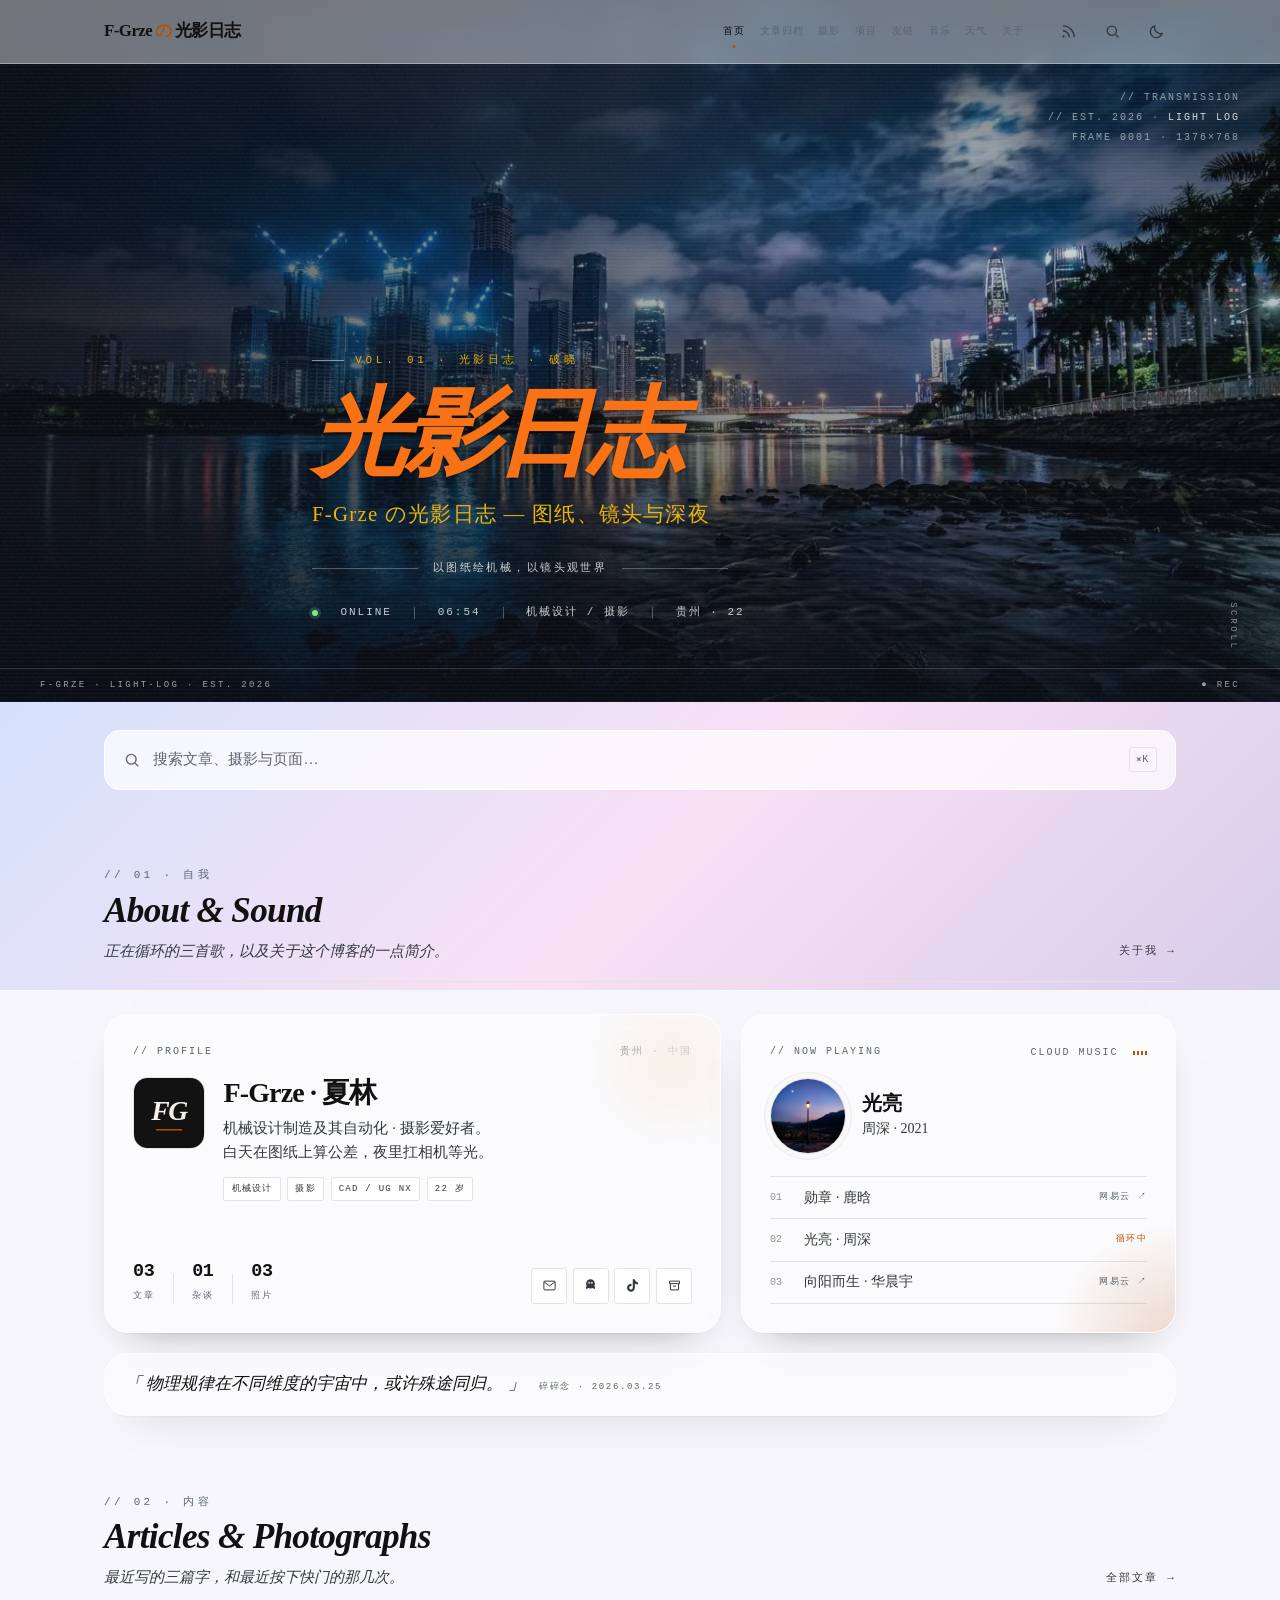
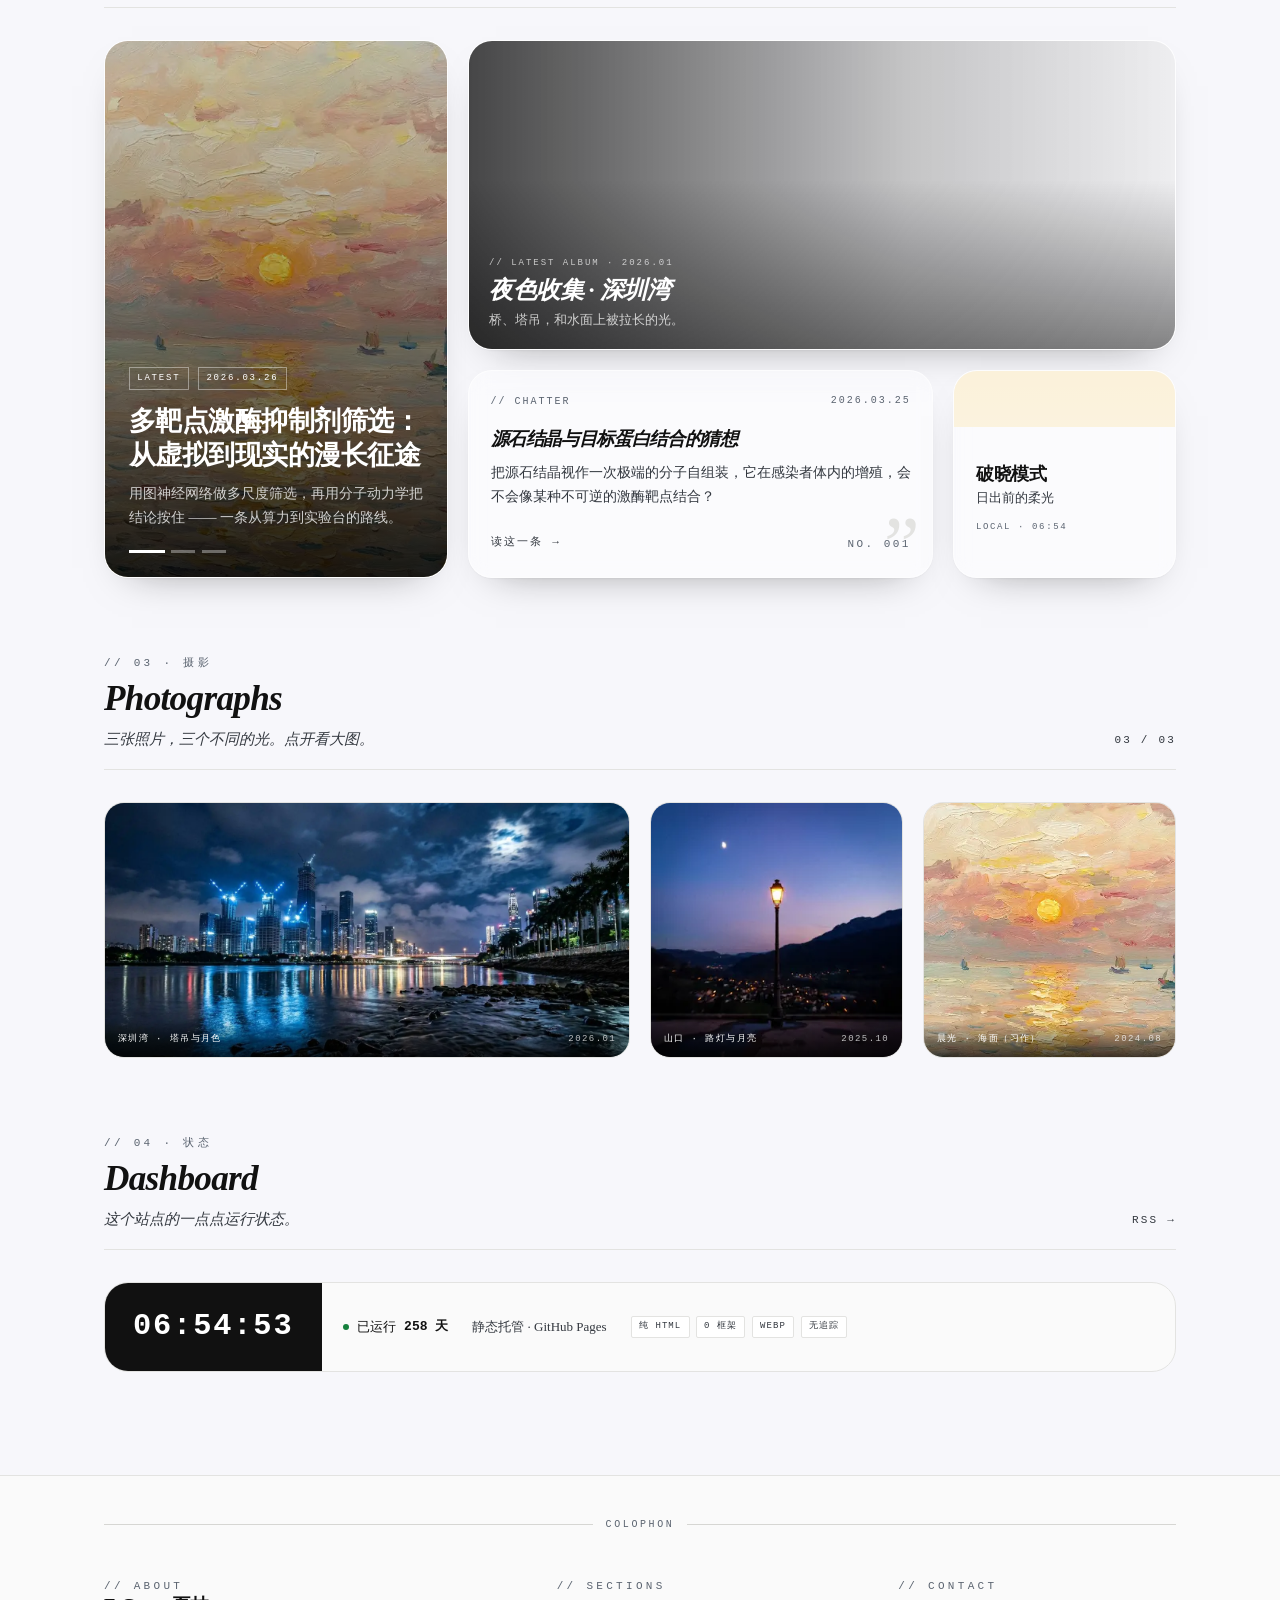
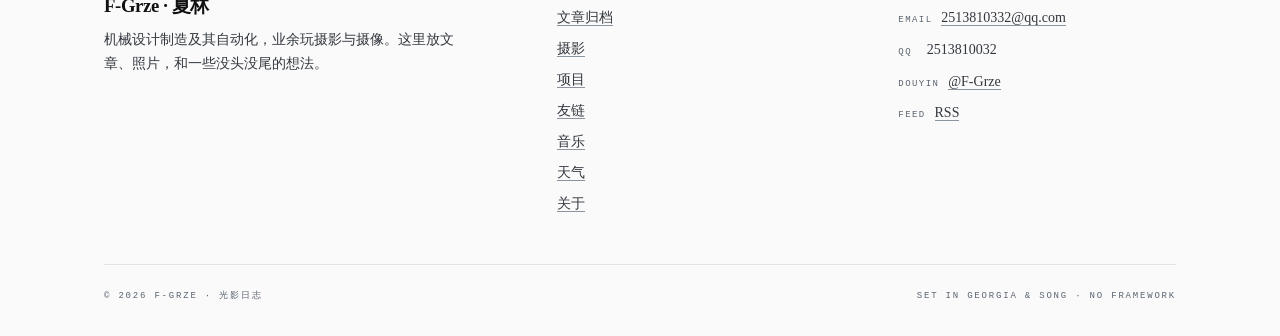
==== commit f785bcb3: "deploy: 补齐六个二级页面（关于/摄影/项目/友链/归档/音乐） Lighthouse 移动/桌面四项 100 · LCP 1.8s/0.5s · CLS 0" ====
--- a/index.html
+++ b/index.html
@@ -51,11 +51,14 @@
     <a class="brand" href="./">F-Grze<em>の</em>光影日志</a>
 
     <nav class="nav" aria-label="主导航">
-      <a href="about.html">关于</a>
-      <a href="posts/">文章</a>
+      <a href="./">首页</a>
+      <a href="posts/">文章归档</a>
       <a href="photowall.html">摄影</a>
       <a href="projects.html">项目</a>
-      <a href="timeline.html">归档</a>
+      <a href="friends.html">友链</a>
+      <a href="music.html">音乐</a>
+      <a href="weather.html">天气</a>
+      <a href="about.html">关于</a>
     </nav>
 
     <div class="head-tools">
@@ -77,12 +80,14 @@
   </div>
 
   <nav class="mobile-menu" id="mobile-menu" aria-label="移动端导航" hidden>
-    <a href="about.html">关于 <span>01</span></a>
-    <a href="posts/">文章 <span>02</span></a>
+    <a href="./">首页 <span>01</span></a>
+    <a href="posts/">文章归档 <span>02</span></a>
     <a href="photowall.html">摄影 <span>03</span></a>
     <a href="projects.html">项目 <span>04</span></a>
     <a href="friends.html">友链 <span>05</span></a>
-    <a href="timeline.html">归档 <span>ARCHIVE</span></a>
+    <a href="music.html">音乐 <span>06</span></a>
+    <a href="weather.html">天气 <span>07</span></a>
+    <a href="about.html">关于 <span>08</span></a>
   </nav>
 </header>
 
@@ -128,7 +133,7 @@
   <div class="wrap">
 
     <div class="hero-search">
-      <button type="button" data-search-open aria-label="搜索站内内容">
+      <button type="button" data-search-open>
         <svg viewBox="0 0 24 24" fill="none" stroke="currentColor" stroke-width="1.8" aria-hidden="true"><circle cx="11" cy="11" r="6.5"/><path d="m16 16 4.5 4.5"/></svg>
         <span>搜索文章、摄影与页面…</span>
         <kbd>⌘K</kbd>
--- a/assets/css/style.min.css
+++ b/assets/css/style.min.css
@@ -1 +1 @@
-:root{--paper-0: #111111;--paper-1: #33383f;--paper-2: #5b6470;--paper-3: #8b939e;--ink-0: #ffffff;--ink-1: #fafafa;--ink-2: #f3f3f2;--ink-3: #e3e3e1;--rule: #d6d6d3;--accent: #b45309;--accent-soft: #f6efe6;--ok: #15803d;--grid-color: rgba(17, 17, 17, .035);--shadow: 0 1px 2px rgba(17, 17, 17, .04), 0 12px 32px -18px rgba(17, 17, 17, .35);--font-display: "Gelasio", Georgia, "Times New Roman", "Songti SC", "Noto Serif SC", "Source Han Serif SC", serif;--font-body: Georgia, "Songti SC", "Noto Serif SC", "Source Han Serif SC", "PingFang SC", "Microsoft YaHei", serif;--font-mono: ui-monospace, "SF Mono", SFMono-Regular, Menlo, Consolas, "Liberation Mono", monospace;--wrap: 72rem;--radius: 3px;--ease: cubic-bezier(.16, 1, .3, 1);--head-h: 4rem}[data-theme=dark]{--paper-0: #f2f1ef;--paper-1: #d3d2ce;--paper-2: #a3a29e;--paper-3: #7c7b78;--ink-0: #0a0a0a;--ink-1: #121212;--ink-2: #1a1a1a;--ink-3: #2c2c2a;--rule: #363634;--accent: #e7a45c;--accent-soft: #1d1710;--ok: #4ade80;--grid-color: rgba(255, 255, 255, .035);--shadow: 0 1px 2px rgba(0, 0, 0, .6), 0 18px 40px -24px rgba(0, 0, 0, .9)}*,*:before,*:after{box-sizing:border-box}html{-webkit-text-size-adjust:100%;scroll-behavior:smooth;scroll-padding-top:calc(var(--head-h) + 1.5rem)}body{margin:0;min-height:100%;background:var(--ink-0);color:var(--paper-0);font-family:var(--font-body);font-size:1rem;line-height:1.7;-webkit-font-smoothing:antialiased;text-rendering:optimizeLegibility;background-image:linear-gradient(var(--grid-color) 1px,transparent 1px),linear-gradient(90deg,var(--grid-color) 1px,transparent 1px);background-size:32px 32px;overflow-x:hidden;transition:background-color .4s ease,color .4s ease}img,svg,video{display:block;max-width:100%}figure{margin:0}img{height:auto}a{color:inherit;text-decoration:none}button{font:inherit;color:inherit;background:none;border:0;cursor:pointer}h1,h2,h3,h4{margin:0;font-family:var(--font-display);font-weight:700;letter-spacing:-.02em;line-height:1.15;text-wrap:balance;word-break:auto-phrase}p{margin:0}ul,ol{margin:0;padding:0;list-style:none}::selection{background:var(--paper-0);color:var(--ink-0)}:focus{outline:none}:focus-visible{outline:2px solid var(--accent);outline-offset:3px;border-radius:2px}.skip{position:absolute;left:1rem;top:-100px;z-index:200;padding:.75rem 1.25rem;background:var(--paper-0);color:var(--ink-0);font-family:var(--font-mono);font-size:.75rem;letter-spacing:.2em;text-transform:uppercase;transition:top .2s ease}.skip:focus{top:1rem}.wrap{width:100%;max-width:var(--wrap);margin-inline:auto;padding-inline:clamp(1.25rem,4vw,2.5rem)}.mono{font-family:var(--font-mono);font-size:.6875rem;letter-spacing:.22em;text-transform:uppercase;color:var(--paper-2)}.section{margin-top:clamp(3.5rem,7vw,6rem)}.section-head{display:flex;align-items:flex-end;justify-content:space-between;gap:1.5rem;padding-bottom:1rem;border-bottom:1px solid var(--ink-3);margin-bottom:2rem}.section-num{font-family:var(--font-mono);font-size:.6875rem;letter-spacing:.3em;text-transform:uppercase;color:var(--paper-2)}.section-title{font-size:clamp(1.6rem,3vw,2.2rem);font-style:italic;margin-top:.35rem}.section-sub{margin-top:.5rem;font-size:.9375rem;font-style:italic;color:var(--paper-1)}.section-link{font-family:var(--font-mono);font-size:.6875rem;letter-spacing:.2em;text-transform:uppercase;color:var(--paper-1);white-space:nowrap;padding-bottom:.15rem;border-bottom:1px solid transparent;transition:color .2s,border-color .2s}.section-link:hover{color:var(--paper-0);border-color:var(--paper-0)}.site-head{position:fixed;inset:0 0 auto;z-index:90;height:var(--head-h);display:flex;align-items:center;background:color-mix(in srgb,var(--ink-0) 82%,transparent);border-bottom:1px solid transparent;transition:transform .45s var(--ease),background-color .3s,border-color .3s}@supports (backdrop-filter: blur(12px)){.site-head{-webkit-backdrop-filter:saturate(140%) blur(12px);backdrop-filter:saturate(140%) blur(12px)}}.site-head.is-scrolled{border-bottom-color:var(--ink-3)}.site-head.is-hidden{transform:translateY(-100%)}.head-inner{display:flex;align-items:center;gap:1rem;width:100%}.brand{font-family:var(--font-display);font-weight:700;font-size:1.15rem;letter-spacing:-.03em;white-space:nowrap;display:inline-flex;align-items:baseline;gap:.18em}.brand em{font-style:normal;color:var(--accent)}.nav{display:flex;align-items:center;gap:1.35rem;margin-left:auto}.nav a{position:relative;font-family:var(--font-mono);font-size:.6875rem;letter-spacing:.16em;text-transform:uppercase;color:var(--paper-2);padding:.35rem 0;transition:color .2s}.nav a:hover,.nav a[aria-current=true]{color:var(--paper-0)}.nav a[aria-current=true]:after{content:"";position:absolute;left:50%;bottom:-2px;width:3px;height:3px;border-radius:50%;background:var(--accent);transform:translate(-50%)}.head-tools{display:flex;align-items:center;gap:.25rem;margin-left:.5rem}.icon-btn{width:2.5rem;height:2.5rem;display:inline-grid;place-items:center;border-radius:var(--radius);color:var(--paper-1);transition:background-color .2s,color .2s}.icon-btn:hover{background:var(--ink-2);color:var(--paper-0)}.icon-btn svg{width:17px;height:17px}.menu-btn,.mobile-menu{display:none}.hero{position:relative;min-height:min(78svh,720px);display:flex;align-items:flex-end;padding-top:calc(var(--head-h) + 3rem);padding-bottom:clamp(3rem,7vw,5rem);overflow:hidden;isolation:isolate;background:#0d1420}.hero-img{position:absolute;inset:0;width:100%;height:100%;object-fit:cover;object-position:center 42%;z-index:-2}.hero-scrim{position:absolute;inset:0;z-index:-1;background:linear-gradient(180deg,#060a12b8,#060a122e 35%,#060a128c 72%,#060a12e6),linear-gradient(90deg,#060a12b8,#060a1200 62%)}.hero-inner{position:relative;color:#fff;max-width:46rem}.kicker{font-family:var(--font-mono);font-size:.6875rem;letter-spacing:.34em;text-transform:uppercase;color:#ffffffb8;display:flex;align-items:center;gap:.7rem;margin-bottom:1.1rem}.kicker:before{content:"";width:2rem;height:1px;background:#ffffff80}.hero h1{font-size:clamp(3rem,9vw,6rem);font-style:italic;font-weight:700;letter-spacing:-.045em;line-height:.98;color:#fff}.hero-sub{margin-top:.9rem;font-family:var(--font-display);font-size:clamp(1rem,2vw,1.3rem);letter-spacing:.06em;color:#ffffffdb}.hero-rule{margin-top:1.75rem;display:flex;align-items:center;gap:.9rem;max-width:26rem;font-family:var(--font-mono);font-size:.6875rem;letter-spacing:.22em;text-transform:uppercase;color:#ffffffb8}.hero-rule:before,.hero-rule:after{content:"";flex:1;height:1px;background:#ffffff47}.hero-meta{margin-top:1.6rem;display:flex;flex-wrap:wrap;align-items:center;gap:.6rem 1.4rem;font-family:var(--font-mono);font-size:.6875rem;letter-spacing:.18em;text-transform:uppercase;color:#ffffffc7}.hero-meta .dot{width:6px;height:6px;border-radius:50%;background:#7ee787;box-shadow:0 0 0 3px #7ee7872e}.hero-meta .sep{width:1px;height:12px;background:#ffffff47}.hero-hud{position:absolute;top:calc(var(--head-h) + 1.5rem);right:clamp(1.25rem,4vw,2.5rem);text-align:right;font-family:var(--font-mono);font-size:.625rem;letter-spacing:.2em;text-transform:uppercase;color:#ffffff8c;line-height:2;pointer-events:none}.hero-hud b{font-weight:400;color:#fffc}.hero-hud .rec{color:#ff8a8a}.hero-foot{position:absolute;left:0;right:0;bottom:0;display:flex;justify-content:space-between;gap:1rem;padding:.55rem clamp(1.25rem,4vw,2.5rem);border-top:1px solid rgba(255,255,255,.16);font-family:var(--font-mono);font-size:.5625rem;letter-spacing:.26em;text-transform:uppercase;color:#fff9}.scroll-cue{position:absolute;right:clamp(1.25rem,4vw,2.5rem);bottom:3.2rem;writing-mode:vertical-rl;font-family:var(--font-mono);font-size:.5625rem;letter-spacing:.3em;text-transform:uppercase;color:#ffffff80;pointer-events:none}.grid-12{display:grid;grid-template-columns:repeat(12,minmax(0,1fr));gap:1.25rem}.col-7{grid-column:span 7}.col-5{grid-column:span 5}.col-4{grid-column:span 4}.col-8{grid-column:span 8}.card{position:relative;background:var(--ink-1);border:1px solid var(--ink-3);border-radius:var(--radius);padding:clamp(1.1rem,2.2vw,1.75rem);display:flex;flex-direction:column;transition:border-color .25s,background-color .25s,transform .35s var(--ease)}.card:hover{border-color:var(--paper-3)}.card-label{display:flex;align-items:center;justify-content:space-between;gap:.75rem;font-family:var(--font-mono);font-size:.625rem;letter-spacing:.2em;text-transform:uppercase;color:var(--paper-2);margin-bottom:1.1rem}.profile{cursor:pointer;overflow:hidden;min-height:19rem}.profile:after{content:"";position:absolute;right:-3rem;top:-3rem;width:12rem;height:12rem;border-radius:50%;background:radial-gradient(circle,var(--accent-soft),transparent 68%);opacity:.9;pointer-events:none}.profile-top{display:flex;gap:1.15rem;align-items:flex-start;position:relative}.avatar{width:4.5rem;height:4.5rem;flex:0 0 auto;border-radius:var(--radius);border:1px solid var(--ink-3);overflow:hidden;background:var(--ink-2)}.avatar svg{width:100%;height:100%}.profile h3{font-size:clamp(1.35rem,2.4vw,1.75rem);letter-spacing:-.03em}.profile-role{margin-top:.4rem;font-size:.9375rem;color:var(--paper-1);line-height:1.6}.chips{display:flex;flex-wrap:wrap;gap:.4rem;margin-top:.85rem}.chip{font-family:var(--font-mono);font-size:.5625rem;letter-spacing:.14em;text-transform:uppercase;color:var(--paper-1);border:1px solid var(--ink-3);border-radius:2px;padding:.2rem .45rem;background:var(--ink-0)}.profile-bottom{margin-top:auto;padding-top:1.5rem;display:flex;align-items:flex-end;justify-content:space-between;gap:1.25rem;flex-wrap:wrap}.stats{display:flex;align-items:flex-end;gap:1.15rem}.stat b{display:block;font-family:var(--font-mono);font-size:1.15rem;font-weight:700;letter-spacing:-.02em;font-variant-numeric:tabular-nums}.stat span{display:block;margin-top:.1rem;font-family:var(--font-mono);font-size:.5625rem;letter-spacing:.18em;text-transform:uppercase;color:var(--paper-2)}.stats i{width:1px;height:1.9rem;background:var(--ink-3)}.socials{display:flex;gap:.35rem}.socials a,.socials button{width:2.25rem;height:2.25rem;display:grid;place-items:center;border:1px solid var(--ink-3);border-radius:var(--radius);color:var(--paper-1);background:var(--ink-0);transition:color .2s,background-color .2s,border-color .2s}.socials a:hover,.socials button:hover{background:var(--paper-0);border-color:var(--paper-0);color:var(--ink-0)}.socials svg{width:15px;height:15px}.music{overflow:hidden}.music:before{content:"";position:absolute;inset:auto -30% -45% auto;width:16rem;height:16rem;border-radius:50%;background:radial-gradient(circle,color-mix(in srgb,var(--accent) 22%,transparent),transparent 70%);pointer-events:none}.music-now{display:flex;gap:1rem;align-items:center;position:relative}.cover{width:4.75rem;height:4.75rem;flex:0 0 auto;border-radius:50%;overflow:hidden;border:1px solid var(--ink-3);box-shadow:0 0 0 6px var(--ink-0),0 0 0 7px var(--ink-3);animation:spin 24s linear infinite;animation-play-state:paused}.hero-inner,.music{--spin: 1}@media (prefers-reduced-motion: no-preference){.music:hover .cover{animation-play-state:running}}.cover img{width:100%;height:100%;object-fit:cover}@keyframes spin{to{transform:rotate(360deg)}}.music h3{font-size:1.25rem;letter-spacing:-.02em}.music .artist{margin-top:.15rem;font-size:.875rem;color:var(--paper-1)}.eq{display:inline-flex;align-items:flex-end;gap:2px;height:12px;margin-left:.4rem}.eq i{width:2px;height:4px;background:var(--accent);animation:eq 1.1s ease-in-out infinite}.eq i:nth-child(2){animation-delay:.18s}.eq i:nth-child(3){animation-delay:.36s}.eq i:nth-child(4){animation-delay:.1s}@keyframes eq{0%,to{height:3px}50%{height:12px}}.tracks{margin-top:1.35rem;border-top:1px solid var(--ink-3)}.tracks a{display:grid;grid-template-columns:1.6rem 1fr auto;align-items:center;gap:.55rem;padding:.55rem 0;border-bottom:1px solid var(--ink-3);font-size:.875rem;color:var(--paper-1);transition:color .2s,padding-left .25s var(--ease)}.tracks a:hover{color:var(--paper-0);padding-left:.3rem}.tracks .idx{font-family:var(--font-mono);font-size:.625rem;color:var(--paper-3)}.tracks .meta{font-family:var(--font-mono);font-size:.5625rem;letter-spacing:.14em;text-transform:uppercase;color:var(--paper-2)}.tracks .meta b{font-weight:400;color:var(--accent)}.quote-bar{margin-top:1.25rem;display:flex;align-items:baseline;gap:.9rem;flex-wrap:wrap;border:1px solid var(--ink-3);border-left:2px solid var(--paper-0);border-radius:var(--radius);background:var(--ink-1);padding:1rem 1.25rem}.quote-bar p{font-family:var(--font-display);font-style:italic;font-size:1.0625rem;color:var(--paper-0)}.quote-bar cite{font-family:var(--font-mono);font-style:normal;font-size:.5625rem;letter-spacing:.18em;text-transform:uppercase;color:var(--paper-2)}.col-4>.feature{height:100%}.feature{position:relative;overflow:hidden;min-height:21rem;color:#fff;border:1px solid var(--ink-3);border-radius:var(--radius);background:#171717;isolation:isolate}.feature-slide{position:absolute;inset:0;opacity:0;transition:opacity .7s var(--ease);z-index:-1}.feature-slide img{width:100%;height:100%;object-fit:cover}.feature-slide:after{content:"";position:absolute;inset:0;background:linear-gradient(180deg,#00000026,#00000059 45%,#000000e0)}.feature-slide.is-active{opacity:1}.feature-body{position:relative;height:100%;min-height:21rem;display:flex;flex-direction:column;justify-content:flex-end;padding:1.5rem}.feature-tag{display:flex;align-items:center;gap:.6rem;margin-bottom:.9rem}.feature-tag span{font-family:var(--font-mono);font-size:.5625rem;letter-spacing:.2em;text-transform:uppercase;border:1px solid rgba(255,255,255,.4);padding:.17rem .45rem;color:#fff}.feature h3{font-size:clamp(1.35rem,2.4vw,1.7rem);line-height:1.25;color:#fff}.feature h3 a{background-image:linear-gradient(currentColor,currentColor);background-size:0 1px;background-repeat:no-repeat;background-position:0 100%;transition:background-size .35s var(--ease)}.feature h3 a:hover{background-size:100% 1px}.feature p{margin-top:.6rem;font-size:.875rem;color:#ffffffc7;display:-webkit-box;-webkit-line-clamp:2;-webkit-box-orient:vertical;overflow:hidden}.feature-dots{display:flex;gap:.4rem;margin-top:1.25rem}.feature-dots button{width:1.5rem;height:3px;background:#ffffff59;transition:background-color .3s,width .3s}.feature-dots button[aria-current=true]{background:#fff;width:2.25rem}.album{position:relative;display:block;overflow:hidden;border:1px solid var(--ink-3);border-radius:var(--radius);aspect-ratio:16 / 7;color:#fff;isolation:isolate}.album img{position:absolute;inset:0;width:100%;height:100%;object-fit:cover;transition:transform .9s var(--ease);z-index:-2}.album:after{content:"";position:absolute;inset:0;z-index:-1;background:linear-gradient(90deg,#000000b8,#00000038 62%,#0000000d),linear-gradient(0deg,rgba(0,0,0,.45),transparent 55%)}.album:hover img{transform:scale(1.04)}.album-body{position:absolute;left:1.25rem;bottom:1.1rem;right:1.25rem}.album-body .mono{color:#ffffffb3;font-size:.5625rem}.album-body h3{margin-top:.35rem;font-size:1.5rem;font-style:italic;color:#fff}.album-body p{margin-top:.3rem;font-size:.8125rem;color:#ffffffbf}.chatter{position:relative;overflow:hidden;border:1px solid var(--ink-3);border-radius:var(--radius);background:var(--ink-1);min-height:13rem;display:flex;flex-direction:column;justify-content:space-between;padding:1.35rem}.chatter .mark{position:absolute;right:.8rem;bottom:-.5rem;font-family:var(--font-display);font-size:5rem;line-height:1;color:var(--ink-3);pointer-events:none}.chatter h3{font-size:1.15rem;font-style:italic;line-height:1.35;position:relative}.chatter p{margin-top:.6rem;font-size:.875rem;color:var(--paper-1);display:-webkit-box;-webkit-line-clamp:3;-webkit-box-orient:vertical;overflow:hidden}.chatter-foot{display:flex;align-items:center;justify-content:space-between;gap:1rem;margin-top:1rem}.timecard{border:1px solid var(--ink-3);border-radius:var(--radius);background:var(--ink-1);overflow:hidden;display:flex;flex-direction:column;min-height:13rem}.timecard-swatch{height:3.5rem;position:relative}.timecard-swatch:after{content:"";position:absolute;inset:0;background:linear-gradient(180deg,transparent,rgba(255,255,255,.12))}.timecard-body{padding:1.1rem 1.35rem 1.35rem;display:flex;flex-direction:column;gap:.2rem;justify-content:center;flex:1}.timecard h3{font-size:1.1rem}.timecard p{font-size:.8125rem;color:var(--paper-1)}.timecard .local{margin-top:.5rem;font-family:var(--font-mono);font-size:.5625rem;letter-spacing:.18em;text-transform:uppercase;color:var(--paper-2)}.photos{display:grid;grid-template-columns:repeat(12,minmax(0,1fr));gap:1.25rem;grid-auto-rows:clamp(11rem,21vw,16rem)}.photo{position:relative;overflow:hidden;border:1px solid var(--ink-3);border-radius:var(--radius);background:var(--ink-2)}.photos>.photo:nth-child(1){grid-column:span 6}.photos>.photo:nth-child(2){grid-column:span 3}.photos>.photo:nth-child(3){grid-column:span 3}.photo button{display:block;width:100%;height:100%;padding:0;position:relative}.photo img{width:100%;height:100%;object-fit:cover;object-position:center 45%;transition:transform .9s var(--ease),filter .4s}.photo button:hover img{transform:scale(1.035)}.photo figcaption{position:absolute;z-index:1;left:0;right:0;bottom:0;display:flex;align-items:center;justify-content:space-between;gap:.5rem;padding:.6rem .8rem;font-family:var(--font-mono);font-size:.5625rem;letter-spacing:.16em;text-transform:uppercase;color:#fff;background:linear-gradient(transparent,#000000b8)}.photo figcaption span{min-width:0;white-space:nowrap;overflow:hidden;text-overflow:ellipsis}.photo figcaption span:last-child{color:#ffffffb8;flex:0 0 auto}.lightbox{position:fixed;inset:0;z-index:150;display:grid;place-items:center;padding:clamp(1rem,4vw,3rem);background:#080808eb}.lightbox[hidden]{display:none}.lightbox img{max-width:100%;max-height:82vh;width:auto;border:1px solid rgba(255,255,255,.2)}.lightbox figcaption{margin-top:.9rem;text-align:center;font-family:var(--font-mono);font-size:.625rem;letter-spacing:.2em;text-transform:uppercase;color:#ffffffb3}.lightbox-close{position:absolute;top:1rem;right:1rem;width:2.75rem;height:2.75rem;display:grid;place-items:center;border:1px solid rgba(255,255,255,.25);color:#fff;border-radius:var(--radius)}.lightbox-close:hover{background:#ffffff1f}.dash{display:grid;grid-template-columns:auto 1fr;border:1px solid var(--ink-3);border-radius:var(--radius);overflow:hidden;background:var(--ink-1)}.dash-clock{background:var(--paper-0);color:var(--ink-0);display:flex;align-items:center;justify-content:center;padding:1.15rem 1.75rem;font-family:var(--font-mono);font-size:clamp(1.4rem,3vw,1.9rem);font-weight:700;letter-spacing:.06em;font-variant-numeric:tabular-nums}.dash-body{display:flex;flex-wrap:wrap;align-items:center;gap:.6rem 1.5rem;padding:1rem 1.35rem;font-size:.8125rem;color:var(--paper-1)}.dash-body .live{display:inline-flex;align-items:center;gap:.5rem;color:var(--paper-0)}.dash-body .live i{width:6px;height:6px;border-radius:50%;background:var(--ok)}.dash-body b{font-family:var(--font-mono);font-variant-numeric:tabular-nums;color:var(--paper-0)}.badges{display:flex;flex-wrap:wrap;gap:.4rem}.badge{font-family:var(--font-mono);font-size:.5625rem;letter-spacing:.12em;text-transform:uppercase;border:1px solid var(--ink-3);border-radius:2px;padding:.17rem .45rem;color:var(--paper-1);background:var(--ink-0)}.site-foot{margin-top:clamp(4rem,8vw,7rem);border-top:1px solid var(--ink-3);background:var(--ink-1)}.foot-rule{display:flex;align-items:center;gap:.8rem;font-family:var(--font-mono);font-size:.625rem;letter-spacing:.26em;text-transform:uppercase;color:var(--paper-2);padding:2.5rem 0 2.75rem}.foot-rule:before,.foot-rule:after{content:"";flex:1;height:1px;background:var(--rule)}.foot-grid{display:grid;grid-template-columns:1.4fr 1fr 1fr;gap:clamp(2rem,5vw,4rem);padding-bottom:3rem}.foot-grid h2{font-size:1.5rem;font-style:italic;margin-top:.5rem}.foot-grid p{margin-top:.7rem;font-size:.875rem;color:var(--paper-1);max-width:22rem}.foot-list{margin-top:.7rem;display:flex;flex-direction:column;gap:.45rem;font-size:.875rem}.foot-list a{color:var(--paper-1);transition:color .2s;width:fit-content;border-bottom:1px solid var(--paper-3)}.foot-list a:hover{color:var(--paper-0);border-color:var(--paper-0)}.foot-list .k{font-family:var(--font-mono);font-size:.5625rem;letter-spacing:.16em;text-transform:uppercase;color:var(--paper-2);margin-right:.55rem}.colophon{display:flex;flex-wrap:wrap;align-items:center;justify-content:space-between;gap:.75rem;padding:1.5rem 0 2rem;border-top:1px solid var(--ink-3);font-family:var(--font-mono);font-size:.5625rem;letter-spacing:.2em;text-transform:uppercase;color:var(--paper-2)}.article-head{padding-top:calc(var(--head-h) + clamp(3rem,7vw,5rem))}.article-head .kicker,.page-head .kicker{color:var(--paper-2)}.article-head .kicker:before,.page-head .kicker:before{background:var(--paper-3)}.article-head h1{font-size:clamp(2rem,5vw,3.25rem);font-style:italic;max-width:40rem}.article-meta{display:flex;flex-wrap:wrap;gap:.6rem 1.25rem;margin-top:1.35rem;font-family:var(--font-mono);font-size:.625rem;letter-spacing:.18em;text-transform:uppercase;color:var(--paper-2)}.article-cover{margin-top:2.5rem;border:1px solid var(--ink-3);border-radius:var(--radius);overflow:hidden;max-height:30rem}.article-cover img{width:100%;height:100%;object-fit:cover}.article-body{max-width:40rem;margin:clamp(2.5rem,5vw,4rem) auto 0;font-size:1.0625rem;line-height:1.9;color:var(--paper-1)}.article-body [data-dropcap]:first-letter{font-family:var(--font-display);font-size:3.6em;font-weight:700;font-style:italic;float:left;line-height:.82;margin:.08em .12em 0 0;color:var(--paper-0)}.article-body h2{font-size:1.6rem;margin:2.75rem 0 1rem;color:var(--paper-0)}.article-body h3{font-size:1.2rem;margin:2rem 0 .6rem;color:var(--paper-0)}.article-body p{margin:1.05rem 0}.article-body ul,.article-body ol{margin:1rem 0;padding-left:1.2rem;list-style:disc}.article-body li{margin:.35rem 0}.article-body code{font-family:var(--font-mono);font-size:.875em;background:var(--ink-2);border:1px solid var(--ink-3);border-radius:2px;padding:.1em .35em}.article-body blockquote{margin:2rem 0;padding-left:1.25rem;border-left:2px solid var(--paper-0);font-family:var(--font-display);font-style:italic;font-size:1.3em;line-height:1.5;color:var(--paper-0)}.article-body strong{color:var(--paper-0)}.article-body pre{margin:1.5rem 0;padding:1rem 1.15rem;overflow-x:auto;background:var(--ink-2);border:1px solid var(--ink-3);border-radius:var(--radius);font-family:var(--font-mono);font-size:.8125rem;line-height:1.7;color:var(--paper-0)}.article-body pre code{background:none;border:0;padding:0;font-size:inherit}.article-foot{max-width:40rem;margin:3rem auto 0;padding-top:1.5rem;border-top:1px solid var(--ink-3)}.tags{display:flex;flex-wrap:wrap;gap:.4rem}.article-nav{display:flex;justify-content:space-between;gap:1.5rem;flex-wrap:wrap;margin-top:2rem;font-size:.9375rem}.article-nav a{color:var(--paper-1);border-bottom:1px solid var(--ink-3);padding-bottom:2px}.article-nav a:hover{color:var(--paper-0);border-color:var(--paper-0)}.archive-list{border-top:1px solid var(--ink-3)}.archive-item{display:flex;align-items:baseline;justify-content:space-between;gap:1.5rem;padding:1.15rem 0;border-bottom:1px solid var(--ink-3)}.archive-item h2{font-size:1.2rem;font-style:italic}.archive-item a:hover h2{color:var(--accent)}.archive-item p{margin-top:.25rem;font-size:.875rem;color:var(--paper-2)}@media (prefers-reduced-motion: no-preference){.js .reveal{opacity:0;transform:translateY(14px);transition:opacity .7s var(--ease),transform .7s var(--ease)}.js .reveal.is-in{opacity:1;transform:none}.hero-inner>*{animation:rise .9s var(--ease) both}.hero-inner>:nth-child(2){animation-delay:.08s}.hero-inner>:nth-child(3){animation-delay:.16s}.hero-inner>:nth-child(4){animation-delay:.24s}.hero-inner>:nth-child(5){animation-delay:.32s}}@keyframes rise{0%{opacity:0;transform:translateY(16px)}to{opacity:1;transform:none}}@media (max-width: 1024px){.col-7,.col-5,.col-4,.col-8{grid-column:span 12}.photos>.photo:nth-child(1){grid-column:span 12}.photos>.photo:nth-child(2),.photos>.photo:nth-child(3){grid-column:span 6}.foot-grid{grid-template-columns:1fr 1fr}}@media (max-width: 860px){.nav{display:none}.menu-btn{display:inline-grid}.head-tools{margin-left:auto}.mobile-menu{display:block;position:fixed;inset:var(--head-h) 0 auto 0;background:var(--ink-0);border-bottom:1px solid var(--ink-3);padding:.5rem clamp(1.25rem,4vw,2.5rem) 1.25rem;transform-origin:top;box-shadow:var(--shadow)}.mobile-menu[hidden]{display:none}.mobile-menu a{display:flex;align-items:center;justify-content:space-between;padding:.95rem 0;border-bottom:1px solid var(--ink-3);font-family:var(--font-mono);font-size:.8125rem;letter-spacing:.16em;text-transform:uppercase;color:var(--paper-1)}.mobile-menu a:hover{color:var(--paper-0)}.mobile-menu a span{color:var(--paper-3);font-size:.625rem}.hero-hud,.scroll-cue,.section-head .section-link{display:none}}@media (max-width: 640px){body{background-size:24px 24px}.hero{min-height:74svh}.hero-meta{gap:.45rem .9rem}.hero-meta .sep{display:none}.hero-foot{font-size:.5rem;letter-spacing:.16em}.article-cover{aspect-ratio:4 / 3;max-height:none}.article-cover img{height:100%;object-fit:cover}.dash{grid-template-columns:1fr}.dash-clock{justify-content:flex-start}.foot-grid{grid-template-columns:1fr}.profile-bottom{flex-direction:column;align-items:flex-start}.photos>.photo:nth-child(2),.photos>.photo:nth-child(3){grid-column:span 12}.photos{grid-auto-rows:12rem}.article-body{font-size:1rem}}@media (prefers-reduced-motion: reduce){html{scroll-behavior:auto}*,*:before,*:after{animation-duration:.01ms!important;animation-iteration-count:1!important;transition-duration:.01ms!important}}@media print{.site-head,.hero-hud,.scroll-cue,.site-foot{display:none}body{background:#fff;color:#000}}.menu-btn[data-open] .bars{display:none}.menu-btn[data-open] .close{display:block!important}.article-head h1{text-wrap:wrap}@media (max-width: 640px){.article-head h1{font-size:clamp(1.75rem,7.4vw,2.2rem);max-width:100%}}.page-head{padding-top:calc(var(--head-h) + clamp(3rem,7vw,5rem))}.page-head h1{font-size:clamp(2.1rem,5.5vw,3.4rem);font-style:italic;max-width:34rem}.page-sub{margin-top:1rem;font-size:1rem;color:var(--paper-1);max-width:40rem}.page-rule{margin-top:2rem;height:1px;background:var(--ink-3)}.about-grid{display:grid;grid-template-columns:minmax(0,1.55fr) minmax(0,1fr);gap:clamp(2rem,5vw,4rem);margin-top:clamp(2.5rem,5vw,4rem)}.about-body{max-width:none;margin:0}.about-body h2:first-of-type{margin-top:2rem}.side-stack{display:flex;flex-direction:column;gap:1.25rem}.side-card{border:1px solid var(--ink-3);border-radius:var(--radius);background:var(--ink-1);padding:1.25rem 1.35rem}.side-card h2{margin-top:.45rem;font-size:1.05rem}.side-list{margin-top:.8rem;display:flex;flex-direction:column;gap:.55rem;font-size:.875rem}.side-list div{display:flex;justify-content:space-between;gap:1rem;border-bottom:1px dashed var(--ink-3);padding-bottom:.5rem}.side-list div:last-child{border-bottom:0;padding-bottom:0}.side-list dt,.side-list .k{font-family:var(--font-mono);font-size:.5625rem;letter-spacing:.16em;text-transform:uppercase;color:var(--paper-2)}.side-list .v{color:var(--paper-0);text-align:right}.activity{margin-top:1rem;border-top:1px solid var(--ink-3)}.activity a{display:grid;grid-template-columns:6.5rem 4rem 1fr;align-items:baseline;gap:1rem;padding:.95rem 0;border-bottom:1px solid var(--ink-3);transition:color .2s,padding-left .25s var(--ease)}.activity a:hover{color:var(--accent);padding-left:.25rem}.activity time{font-family:var(--font-mono);font-size:.625rem;letter-spacing:.12em;color:var(--paper-2)}.activity .kind{font-family:var(--font-mono);font-size:.5625rem;letter-spacing:.16em;text-transform:uppercase;color:var(--paper-2);border:1px solid var(--ink-3);border-radius:2px;padding:.1rem .35rem;justify-self:start}.activity .t{font-family:var(--font-display);font-style:italic;font-size:1.05rem;color:var(--paper-0)}.activity a:hover .t{color:var(--accent)}.album-head{display:flex;align-items:baseline;justify-content:space-between;gap:1rem;margin-top:clamp(2.5rem,5vw,4rem);padding-bottom:.9rem;border-bottom:1px solid var(--ink-3)}.album-head h2{font-size:1.4rem;font-style:italic}.photo-grid{display:grid;grid-template-columns:repeat(2,minmax(0,1fr));gap:1.25rem;margin-top:1.25rem}.photo-grid .photo{aspect-ratio:4 / 3}.photo-grid .photo.wide{grid-column:span 2;aspect-ratio:16 / 8}.photo-grid .photo.tall{aspect-ratio:4 / 5}.cards{display:grid;grid-template-columns:repeat(2,minmax(0,1fr));gap:1.25rem;margin-top:clamp(2.5rem,5vw,4rem)}.item-card{border:1px solid var(--ink-3);border-radius:var(--radius);background:var(--ink-1);padding:1.5rem;display:flex;flex-direction:column;gap:.7rem;transition:border-color .25s,transform .35s var(--ease)}.item-card:hover{border-color:var(--paper-3);transform:translateY(-2px)}.item-card .top{display:flex;align-items:flex-start;justify-content:space-between;gap:1rem}.item-card h2{font-size:1.2rem;font-style:italic}.item-card p{font-size:.875rem;color:var(--paper-1)}.item-card .foot{margin-top:auto;padding-top:.6rem;display:flex;align-items:center;justify-content:space-between;gap:1rem}.item-card .go{font-family:var(--font-mono);font-size:.625rem;letter-spacing:.18em;text-transform:uppercase;color:var(--paper-1);border-bottom:1px solid var(--paper-3)}.item-card:hover .go{color:var(--accent);border-color:var(--accent)}.avatar-sm{width:2.75rem;height:2.75rem;border-radius:50%;overflow:hidden;border:1px solid var(--ink-3);flex:0 0 auto;display:grid;place-items:center;background:var(--ink-2);font-family:var(--font-mono);font-size:.7rem;color:var(--paper-2)}.avatar-sm img{width:100%;height:100%;object-fit:cover}.year-group{margin-top:clamp(2rem,4vw,3rem)}.year-group h2{font-family:var(--font-mono);font-size:.75rem;letter-spacing:.3em;color:var(--paper-2);text-transform:uppercase;padding-bottom:.75rem;border-bottom:1px solid var(--ink-3)}.archive-item h2 a{transition:color .2s}.archive-item h2 a:hover{color:var(--accent)}.tracklist{margin-top:clamp(2.5rem,5vw,4rem);border-top:1px solid var(--ink-3)}.track{display:grid;grid-template-columns:2.5rem 1fr auto;align-items:center;gap:1.25rem;padding:1.15rem 0;border-bottom:1px solid var(--ink-3)}.track .no{font-family:var(--font-mono);font-size:.6875rem;color:var(--paper-3)}.track .name{font-family:var(--font-display);font-size:1.15rem}.track .by{font-size:.8125rem;color:var(--paper-2);margin-top:.15rem}.track .act{font-family:var(--font-mono);font-size:.625rem;letter-spacing:.16em;text-transform:uppercase;color:var(--paper-1);border:1px solid var(--ink-3);padding:.35rem .6rem;border-radius:2px;transition:background-color .2s,color .2s,border-color .2s}.track .act:hover{background:var(--paper-0);color:var(--ink-0);border-color:var(--paper-0)}@media (max-width: 900px){.about-grid,.cards,.photo-grid{grid-template-columns:1fr}.photo-grid .photo.wide{grid-column:span 1}.activity a{grid-template-columns:5rem 1fr;row-gap:.3rem}.activity .kind{display:none}}.search-modal{position:fixed;inset:0;z-index:160;display:flex;align-items:flex-start;justify-content:center;padding:clamp(3rem,12vh,9rem) 1.25rem 2rem;background:#0a0a0a8c;-webkit-backdrop-filter:blur(3px);backdrop-filter:blur(3px)}.search-modal[hidden]{display:none}.search-box{width:100%;max-width:40rem;background:var(--ink-0);border:1px solid var(--ink-3);border-radius:var(--radius);box-shadow:0 24px 64px -24px #00000080;overflow:hidden}.search-field{display:flex;align-items:center;gap:.75rem;padding:1rem 1.15rem;border-bottom:1px solid var(--ink-3)}.search-field svg{width:18px;height:18px;color:var(--paper-2);flex:0 0 auto}.search-field input{flex:1;min-width:0;border:0;background:none;outline:none;font-family:var(--font-body);font-size:1rem;color:var(--paper-0)}.search-field input::placeholder{color:var(--paper-3)}.search-field input::-webkit-search-cancel-button,.search-field input::-webkit-search-decoration{-webkit-appearance:none;appearance:none}.search-field kbd{font-family:var(--font-mono);font-size:.5625rem;letter-spacing:.1em;border:1px solid var(--ink-3);border-radius:2px;padding:.15rem .35rem;color:var(--paper-2)}.search-results{max-height:min(52vh,24rem);overflow-y:auto}.search-results li{border-bottom:1px solid var(--ink-3)}.search-results li:last-child{border-bottom:0}.search-results a{display:block;padding:.8rem 1.15rem}.search-results a:hover,.search-results a.is-active{background:var(--ink-1)}.search-results .r-title{font-family:var(--font-display);font-size:1rem;color:var(--paper-0)}.search-results .r-meta{margin-top:.2rem;font-family:var(--font-mono);font-size:.5625rem;letter-spacing:.14em;text-transform:uppercase;color:var(--paper-2)}.search-results mark{background:color-mix(in srgb,var(--accent) 22%,transparent);color:inherit}.search-empty{padding:1.5rem 1.15rem;font-size:.875rem;color:var(--paper-2)}.search-hint{margin:0;padding:.6rem 1.15rem;border-top:1px solid var(--ink-3);font-family:var(--font-mono);font-size:.5625rem;letter-spacing:.16em;text-transform:uppercase;color:var(--paper-3)}.reading-progress{position:fixed;top:0;left:0;right:0;height:2px;z-index:120;background:var(--accent);transform:scaleX(0);transform-origin:0 50%;will-change:transform;pointer-events:none}.toc{position:fixed;top:calc(var(--head-h) + 3rem);right:1.5rem;width:13rem;max-height:60vh;overflow-y:auto;border-left:1px solid var(--ink-3);padding-left:.9rem;font-family:var(--font-mono);font-size:.625rem;line-height:1.9;letter-spacing:.08em;display:none}.toc a{display:block;color:var(--paper-2);transition:color .2s}.toc a:hover{color:var(--paper-0)}.toc a.is-current{color:var(--accent)}.toc .toc-label{display:block;margin-bottom:.5rem;letter-spacing:.2em;text-transform:uppercase;color:var(--paper-3)}.toc .lv3{padding-left:.9rem}@media (min-width: 1240px){.toc{display:block}}.code-block{position:relative}.copy-btn{position:absolute;top:.5rem;right:.5rem;font-family:var(--font-mono);font-size:.5625rem;letter-spacing:.12em;text-transform:uppercase;color:var(--paper-2);background:var(--ink-0);border:1px solid var(--ink-3);border-radius:2px;padding:.2rem .45rem;opacity:0;transition:opacity .2s,color .2s,border-color .2s}.code-block:hover .copy-btn,.copy-btn:focus-visible{opacity:1}.copy-btn[data-copied]{color:var(--ok);border-color:var(--ok)}.crumbs{display:flex;flex-wrap:wrap;align-items:center;gap:.45rem;padding-top:calc(var(--head-h) + 1.75rem);font-family:var(--font-mono);font-size:.5625rem;letter-spacing:.16em;text-transform:uppercase;color:var(--paper-3)}.crumbs a{color:var(--paper-2)}.crumbs a:hover{color:var(--paper-0)}.crumbs span[aria-current]{color:var(--paper-1)}.crumbs .sep{color:var(--paper-3)}.tag-filter{display:flex;flex-wrap:wrap;gap:.45rem;margin-top:1.75rem}.tag-filter button{font-family:var(--font-mono);font-size:.5625rem;letter-spacing:.14em;text-transform:uppercase;border:1px solid var(--ink-3);border-radius:2px;padding:.3rem .6rem;color:var(--paper-1);background:var(--ink-0);transition:background-color .2s,color .2s,border-color .2s}.tag-filter button:hover{border-color:var(--paper-3);color:var(--paper-0)}.tag-filter button[aria-pressed=true]{background:var(--paper-0);color:var(--ink-0);border-color:var(--paper-0)}.archive-item[hidden]{display:none}.weather-search{display:flex;gap:.6rem;margin-top:2rem;max-width:30rem}.weather-search input{flex:1;min-width:0;padding:.7rem .85rem;border:1px solid var(--ink-3);border-radius:var(--radius);background:var(--ink-0);font-family:var(--font-body);font-size:.9375rem;color:var(--paper-0)}.weather-search button{padding:.7rem 1.1rem;border:1px solid var(--paper-0);border-radius:var(--radius);background:var(--paper-0);color:var(--ink-0);font-family:var(--font-mono);font-size:.625rem;letter-spacing:.14em;text-transform:uppercase}#weather-app{min-height:21rem}.weather-now{margin-top:2.5rem;min-height:12rem;border:1px solid var(--ink-3);border-radius:var(--radius);background:var(--ink-1);padding:clamp(1.35rem,3vw,2rem)}.weather-head{display:flex;align-items:flex-start;justify-content:space-between;gap:1.5rem;flex-wrap:wrap}.weather-city{font-family:var(--font-mono);font-size:.625rem;letter-spacing:.2em;text-transform:uppercase;color:var(--paper-2)}.weather-temp{font-family:var(--font-display);font-size:clamp(3.2rem,8vw,4.6rem);line-height:1;letter-spacing:-.04em;margin-top:.4rem;font-variant-numeric:tabular-nums}.weather-temp small{font-size:.3em;vertical-align:super;color:var(--paper-2)}.weather-desc{margin-top:.5rem;font-size:1rem;color:var(--paper-1)}.weather-facts{display:flex;gap:1.75rem;flex-wrap:wrap;margin-top:1.5rem}.weather-facts div{font-family:var(--font-mono);font-size:.625rem;letter-spacing:.12em;text-transform:uppercase;color:var(--paper-2)}.weather-facts b{display:block;margin-top:.25rem;font-family:var(--font-body);font-size:1rem;letter-spacing:0;text-transform:none;color:var(--paper-0)}.forecast{display:grid;grid-template-columns:repeat(7,minmax(0,1fr));gap:.75rem;margin-top:1.5rem}.forecast div{min-height:5.4rem;border:1px solid var(--ink-3);border-radius:var(--radius);padding:.85rem .5rem;text-align:center;background:var(--ink-0)}.forecast .d{font-family:var(--font-mono);font-size:.5625rem;letter-spacing:.12em;text-transform:uppercase;color:var(--paper-2)}.forecast .t{margin-top:.45rem;font-size:.9375rem;font-variant-numeric:tabular-nums}.forecast .t small{color:var(--paper-2);font-size:.75rem}.forecast .ic{margin-top:.45rem;font-size:1.1rem;line-height:1;color:var(--paper-1)}.skeleton{background:linear-gradient(90deg,var(--ink-2) 25%,var(--ink-1) 37%,var(--ink-2) 63%);background-size:400% 100%;animation:shimmer 1.4s ease infinite;border-radius:2px}@keyframes shimmer{0%{background-position:100% 50%}to{background-position:0 50%}}.weather-note{margin-top:1.5rem;font-family:var(--font-mono);font-size:.5625rem;letter-spacing:.1em;color:var(--paper-3)}.weather-error{margin-top:2.5rem;min-height:6rem;border:1px solid var(--ink-3);border-left:2px solid var(--accent);border-radius:var(--radius);padding:1rem 1.15rem;background:var(--ink-1);font-size:.875rem;color:var(--paper-1)}.weather-error button{margin-left:.75rem;font-family:var(--font-mono);font-size:.625rem;letter-spacing:.14em;text-transform:uppercase;border-bottom:1px solid var(--paper-3)}@media (max-width: 820px){.forecast{grid-template-columns:repeat(4,minmax(0,1fr))}}@media (max-width: 480px){.forecast{grid-template-columns:repeat(3,minmax(0,1fr))}}.lightbox-nav{position:absolute;left:50%;bottom:1.1rem;transform:translate(-50%);display:flex;align-items:center;gap:.9rem}.lightbox-arrow{width:2.5rem;height:2.5rem;display:grid;place-items:center;border:1px solid rgba(255,255,255,.28);border-radius:var(--radius);color:#fff;font-size:1rem;line-height:1}.lightbox-arrow:hover{background:#ffffff24}.lightbox-arrow[hidden]{display:none}.lightbox-count{font-family:var(--font-mono);font-size:.625rem;letter-spacing:.2em;color:#ffffffb8}.search-close{font-family:var(--font-mono);font-size:.5625rem;letter-spacing:.12em;border:1px solid var(--ink-3);border-radius:2px;padding:.2rem .45rem;color:var(--paper-2)}.search-close:hover{color:var(--paper-0);border-color:var(--paper-3)}.page-head .crumbs,.article-head .crumbs{padding-top:0;margin-bottom:1.4rem}@media (max-width: 860px){.head-tools .search-btn{display:inline-grid}}.hero h1{color:#f97316;text-shadow:0 2px 44px rgba(0,0,0,.55),0 1px 2px rgba(0,0,0,.45)}.hero-sub{color:#eab308}.hero-rule{color:#ffffffc7}.hero-inner .kicker{color:#eab308}.hero:after{content:"";position:absolute;inset:0;z-index:-1;pointer-events:none;background:repeating-linear-gradient(0deg,rgba(255,255,255,.05) 0 1px,transparent 1px 4px);mix-blend-mode:screen;opacity:.5}.hero-scrim:after{content:"";position:absolute;inset:0;background-image:url("data:image/svg+xml,%3Csvg viewBox='0 0 300 300' xmlns='http://www.w3.org/2000/svg'%3E%3Cfilter id='n'%3E%3CfeTurbulence type='fractalNoise' baseFrequency='0.85' numOctaves='3' stitchTiles='stitch'/%3E%3C/filter%3E%3Crect width='100%25' height='100%25' filter='url(%23n)'/%3E%3C/svg%3E");opacity:.05;mix-blend-mode:screen}.card,.feature,.album,.chatter,.timecard,.item-card,.side-card,.quote-bar{background:#ffffff8c;border:1px solid rgba(255,255,255,.68);border-radius:1.5rem;box-shadow:0 1px 2px #1111110a,0 18px 40px -28px #11111180}@supports (backdrop-filter: blur(10px)){.card,.feature,.chatter,.timecard,.item-card,.side-card,.quote-bar{-webkit-backdrop-filter:blur(10px) saturate(140%);backdrop-filter:blur(10px) saturate(140%)}}[data-theme=dark] .card,[data-theme=dark] .feature,[data-theme=dark] .chatter,[data-theme=dark] .timecard,[data-theme=dark] .item-card,[data-theme=dark] .side-card,[data-theme=dark] .quote-bar{background:#18181899;border-color:#ffffff17;box-shadow:0 1px 2px #0009,0 24px 48px -32px #000000e6}.card:hover,.item-card:hover{transform:translateY(-2px)}.profile{border-radius:1.5rem}.profile:after{border-radius:50%}.album,.photo,.article-cover,.dash,.feature{border-radius:1.5rem}.photo,.photo button{border-radius:1.25rem}.photo{overflow:hidden}.avatar{border-radius:.9rem}.cover{box-shadow:0 0 0 5px #fff9,0 0 0 6px #0000000f}.hero-search{margin-top:1.75rem;position:relative;z-index:5}.hero-search button{width:100%;display:flex;align-items:center;gap:.75rem;padding:1rem 1.15rem;background:#ffffffb8;border:1px solid rgba(255,255,255,.8);border-radius:1rem;box-shadow:0 18px 44px -30px #0009;color:var(--paper-2);font-family:var(--font-body);font-size:.9375rem;text-align:left;transition:background-color .2s,border-color .2s}.hero-search button:hover{background:#ffffffe6;border-color:var(--ink-3)}.hero-search svg{width:18px;height:18px;flex:0 0 auto}.hero-search kbd{margin-left:auto;font-family:var(--font-mono);font-size:.5625rem;letter-spacing:.1em;border:1px solid var(--ink-3);border-radius:3px;padding:.2rem .4rem;color:var(--paper-3)}[data-theme=dark] .hero-search button{background:#181818c7;border-color:#ffffff1a}@media (max-width: 640px){.hero-search{margin-top:1rem}}.section{margin-top:clamp(3rem,6vw,5rem)}
+:root{--paper-0: #111111;--paper-1: #33383f;--paper-2: #5b6470;--paper-3: #8b939e;--ink-0: #ffffff;--ink-1: #fafafa;--ink-2: #f3f3f2;--ink-3: #e3e3e1;--rule: #d6d6d3;--accent: #b45309;--accent-soft: #f6efe6;--ok: #15803d;--grid-color: rgba(17, 17, 17, .035);--shadow: 0 1px 2px rgba(17, 17, 17, .04), 0 12px 32px -18px rgba(17, 17, 17, .35);--font-display: "Gelasio", Georgia, "Times New Roman", "Songti SC", "Noto Serif SC", "Source Han Serif SC", serif;--font-body: Georgia, "Songti SC", "Noto Serif SC", "Source Han Serif SC", "PingFang SC", "Microsoft YaHei", serif;--font-mono: ui-monospace, "SF Mono", SFMono-Regular, Menlo, Consolas, "Liberation Mono", monospace;--wrap: 72rem;--radius: 3px;--ease: cubic-bezier(.16, 1, .3, 1);--head-h: 4rem}[data-theme=dark]{--paper-0: #f2f1ef;--paper-1: #d3d2ce;--paper-2: #a3a29e;--paper-3: #7c7b78;--ink-0: #0a0a0a;--ink-1: #121212;--ink-2: #1a1a1a;--ink-3: #2c2c2a;--rule: #363634;--accent: #e7a45c;--accent-soft: #1d1710;--ok: #4ade80;--grid-color: rgba(255, 255, 255, .035);--shadow: 0 1px 2px rgba(0, 0, 0, .6), 0 18px 40px -24px rgba(0, 0, 0, .9)}*,*:before,*:after{box-sizing:border-box}html{-webkit-text-size-adjust:100%;scroll-behavior:smooth;scroll-padding-top:calc(var(--head-h) + 1.5rem)}body{margin:0;min-height:100%;background:var(--ink-0);color:var(--paper-0);font-family:var(--font-body);font-size:1rem;line-height:1.7;-webkit-font-smoothing:antialiased;text-rendering:optimizeLegibility;background-image:linear-gradient(var(--grid-color) 1px,transparent 1px),linear-gradient(90deg,var(--grid-color) 1px,transparent 1px);background-size:32px 32px;overflow-x:hidden;transition:background-color .4s ease,color .4s ease}img,svg,video{display:block;max-width:100%}figure{margin:0}img{height:auto}a{color:inherit;text-decoration:none}button{font:inherit;color:inherit;background:none;border:0;cursor:pointer}h1,h2,h3,h4{margin:0;font-family:var(--font-display);font-weight:700;letter-spacing:-.02em;line-height:1.15;text-wrap:balance;word-break:auto-phrase}p{margin:0}ul,ol{margin:0;padding:0;list-style:none}::selection{background:var(--paper-0);color:var(--ink-0)}:focus{outline:none}:focus-visible{outline:2px solid var(--accent);outline-offset:3px;border-radius:2px}.skip{position:absolute;left:1rem;top:-100px;z-index:200;padding:.75rem 1.25rem;background:var(--paper-0);color:var(--ink-0);font-family:var(--font-mono);font-size:.75rem;letter-spacing:.2em;text-transform:uppercase;transition:top .2s ease}.skip:focus{top:1rem}.wrap{width:100%;max-width:var(--wrap);margin-inline:auto;padding-inline:clamp(1.25rem,4vw,2.5rem)}.mono{font-family:var(--font-mono);font-size:.6875rem;letter-spacing:.22em;text-transform:uppercase;color:var(--paper-2)}.section{margin-top:clamp(3.5rem,7vw,6rem)}.section-head{display:flex;align-items:flex-end;justify-content:space-between;gap:1.5rem;padding-bottom:1rem;border-bottom:1px solid var(--ink-3);margin-bottom:2rem}.section-num{font-family:var(--font-mono);font-size:.6875rem;letter-spacing:.3em;text-transform:uppercase;color:var(--paper-2)}.section-title{font-size:clamp(1.6rem,3vw,2.2rem);font-style:italic;margin-top:.35rem}.section-sub{margin-top:.5rem;font-size:.9375rem;font-style:italic;color:var(--paper-1)}.section-link{font-family:var(--font-mono);font-size:.6875rem;letter-spacing:.2em;text-transform:uppercase;color:var(--paper-1);white-space:nowrap;padding-bottom:.15rem;border-bottom:1px solid transparent;transition:color .2s,border-color .2s}.section-link:hover{color:var(--paper-0);border-color:var(--paper-0)}.site-head{position:fixed;inset:0 0 auto;z-index:90;height:var(--head-h);display:flex;align-items:center;background:color-mix(in srgb,var(--ink-0) 82%,transparent);border-bottom:1px solid transparent;transition:transform .45s var(--ease),background-color .3s,border-color .3s}@supports (backdrop-filter: blur(12px)){.site-head{-webkit-backdrop-filter:saturate(140%) blur(12px);backdrop-filter:saturate(140%) blur(12px)}}.site-head.is-scrolled{border-bottom-color:var(--ink-3)}.site-head.is-hidden{transform:translateY(-100%)}.head-inner{display:flex;align-items:center;gap:1rem;width:100%}.brand{font-family:var(--font-display);font-weight:700;font-size:1.15rem;letter-spacing:-.03em;white-space:nowrap;display:inline-flex;align-items:baseline;gap:.18em}.brand em{font-style:normal;color:var(--accent)}.nav{display:flex;align-items:center;gap:1.35rem;margin-left:auto}.nav a{position:relative;font-family:var(--font-mono);font-size:.6875rem;letter-spacing:.16em;text-transform:uppercase;color:var(--paper-2);padding:.35rem 0;transition:color .2s}.nav a:hover,.nav a[aria-current=true]{color:var(--paper-0)}.nav a[aria-current=true]:after{content:"";position:absolute;left:50%;bottom:-2px;width:3px;height:3px;border-radius:50%;background:var(--accent);transform:translate(-50%)}.head-tools{display:flex;align-items:center;gap:.25rem;margin-left:.5rem}.icon-btn{width:2.5rem;height:2.5rem;display:inline-grid;place-items:center;border-radius:var(--radius);color:var(--paper-1);transition:background-color .2s,color .2s}.icon-btn:hover{background:var(--ink-2);color:var(--paper-0)}.icon-btn svg{width:17px;height:17px}.menu-btn,.mobile-menu{display:none}.hero{position:relative;min-height:min(78svh,720px);display:flex;align-items:flex-end;padding-top:calc(var(--head-h) + 3rem);padding-bottom:clamp(3rem,7vw,5rem);overflow:hidden;isolation:isolate;background:#0d1420}.hero-img{position:absolute;inset:0;width:100%;height:100%;object-fit:cover;object-position:center 42%;z-index:-2}.hero-scrim{position:absolute;inset:0;z-index:-1;background:linear-gradient(180deg,#060a12b8,#060a122e 35%,#060a128c 72%,#060a12e6),linear-gradient(90deg,#060a12b8,#060a1200 62%)}.hero-inner{position:relative;color:#fff;max-width:46rem}.kicker{font-family:var(--font-mono);font-size:.6875rem;letter-spacing:.34em;text-transform:uppercase;color:#ffffffb8;display:flex;align-items:center;gap:.7rem;margin-bottom:1.1rem}.kicker:before{content:"";width:2rem;height:1px;background:#ffffff80}.hero h1{font-size:clamp(3rem,9vw,6rem);font-style:italic;font-weight:700;letter-spacing:-.045em;line-height:.98;color:#fff}.hero-sub{margin-top:.9rem;font-family:var(--font-display);font-size:clamp(1rem,2vw,1.3rem);letter-spacing:.06em;color:#ffffffdb}.hero-rule{margin-top:1.75rem;display:flex;align-items:center;gap:.9rem;max-width:26rem;font-family:var(--font-mono);font-size:.6875rem;letter-spacing:.22em;text-transform:uppercase;color:#ffffffb8}.hero-rule:before,.hero-rule:after{content:"";flex:1;height:1px;background:#ffffff47}.hero-meta{margin-top:1.6rem;display:flex;flex-wrap:wrap;align-items:center;gap:.6rem 1.4rem;font-family:var(--font-mono);font-size:.6875rem;letter-spacing:.18em;text-transform:uppercase;color:#ffffffc7}.hero-meta .dot{width:6px;height:6px;border-radius:50%;background:#7ee787;box-shadow:0 0 0 3px #7ee7872e}.hero-meta .sep{width:1px;height:12px;background:#ffffff47}.hero-hud{position:absolute;top:calc(var(--head-h) + 1.5rem);right:clamp(1.25rem,4vw,2.5rem);text-align:right;font-family:var(--font-mono);font-size:.625rem;letter-spacing:.2em;text-transform:uppercase;color:#ffffff8c;line-height:2;pointer-events:none}.hero-hud b{font-weight:400;color:#fffc}.hero-hud .rec{color:#ff8a8a}.hero-foot{position:absolute;left:0;right:0;bottom:0;display:flex;justify-content:space-between;gap:1rem;padding:.55rem clamp(1.25rem,4vw,2.5rem);border-top:1px solid rgba(255,255,255,.16);font-family:var(--font-mono);font-size:.5625rem;letter-spacing:.26em;text-transform:uppercase;color:#fff9}.scroll-cue{position:absolute;right:clamp(1.25rem,4vw,2.5rem);bottom:3.2rem;writing-mode:vertical-rl;font-family:var(--font-mono);font-size:.5625rem;letter-spacing:.3em;text-transform:uppercase;color:#ffffff80;pointer-events:none}.grid-12{display:grid;grid-template-columns:repeat(12,minmax(0,1fr));gap:1.25rem}.col-7{grid-column:span 7}.col-5{grid-column:span 5}.col-4{grid-column:span 4}.col-8{grid-column:span 8}.card{position:relative;background:var(--ink-1);border:1px solid var(--ink-3);border-radius:var(--radius);padding:clamp(1.1rem,2.2vw,1.75rem);display:flex;flex-direction:column;transition:border-color .25s,background-color .25s,transform .35s var(--ease)}.card:hover{border-color:var(--paper-3)}.card-label{display:flex;align-items:center;justify-content:space-between;gap:.75rem;font-family:var(--font-mono);font-size:.625rem;letter-spacing:.2em;text-transform:uppercase;color:var(--paper-2);margin-bottom:1.1rem}.profile{cursor:pointer;overflow:hidden;min-height:19rem}.profile:after{content:"";position:absolute;right:-3rem;top:-3rem;width:12rem;height:12rem;border-radius:50%;background:radial-gradient(circle,var(--accent-soft),transparent 68%);opacity:.9;pointer-events:none}.profile-top{display:flex;gap:1.15rem;align-items:flex-start;position:relative}.avatar{width:4.5rem;height:4.5rem;flex:0 0 auto;border-radius:var(--radius);border:1px solid var(--ink-3);overflow:hidden;background:var(--ink-2)}.avatar svg{width:100%;height:100%}.profile h3{font-size:clamp(1.35rem,2.4vw,1.75rem);letter-spacing:-.03em}.profile-role{margin-top:.4rem;font-size:.9375rem;color:var(--paper-1);line-height:1.6}.chips{display:flex;flex-wrap:wrap;gap:.4rem;margin-top:.85rem}.chip{font-family:var(--font-mono);font-size:.5625rem;letter-spacing:.14em;text-transform:uppercase;color:var(--paper-1);border:1px solid var(--ink-3);border-radius:2px;padding:.2rem .45rem;background:var(--ink-0)}.profile-bottom{margin-top:auto;padding-top:1.5rem;display:flex;align-items:flex-end;justify-content:space-between;gap:1.25rem;flex-wrap:wrap}.stats{display:flex;align-items:flex-end;gap:1.15rem}.stat b{display:block;font-family:var(--font-mono);font-size:1.15rem;font-weight:700;letter-spacing:-.02em;font-variant-numeric:tabular-nums}.stat span{display:block;margin-top:.1rem;font-family:var(--font-mono);font-size:.5625rem;letter-spacing:.18em;text-transform:uppercase;color:var(--paper-2)}.stats i{width:1px;height:1.9rem;background:var(--ink-3)}.socials{display:flex;gap:.35rem}.socials a,.socials button{width:2.25rem;height:2.25rem;display:grid;place-items:center;border:1px solid var(--ink-3);border-radius:var(--radius);color:var(--paper-1);background:var(--ink-0);transition:color .2s,background-color .2s,border-color .2s}.socials a:hover,.socials button:hover{background:var(--paper-0);border-color:var(--paper-0);color:var(--ink-0)}.socials svg{width:15px;height:15px}.music{overflow:hidden}.music:before{content:"";position:absolute;inset:auto -30% -45% auto;width:16rem;height:16rem;border-radius:50%;background:radial-gradient(circle,color-mix(in srgb,var(--accent) 22%,transparent),transparent 70%);pointer-events:none}.music-now{display:flex;gap:1rem;align-items:center;position:relative}.cover{width:4.75rem;height:4.75rem;flex:0 0 auto;border-radius:50%;overflow:hidden;border:1px solid var(--ink-3);box-shadow:0 0 0 6px var(--ink-0),0 0 0 7px var(--ink-3);animation:spin 24s linear infinite;animation-play-state:paused}.hero-inner,.music{--spin: 1}@media (prefers-reduced-motion: no-preference){.music:hover .cover{animation-play-state:running}}.cover img{width:100%;height:100%;object-fit:cover}@keyframes spin{to{transform:rotate(360deg)}}.music h3{font-size:1.25rem;letter-spacing:-.02em}.music .artist{margin-top:.15rem;font-size:.875rem;color:var(--paper-1)}.eq{display:inline-flex;align-items:flex-end;gap:2px;height:12px;margin-left:.4rem}.eq i{width:2px;height:4px;background:var(--accent);animation:eq 1.1s ease-in-out infinite}.eq i:nth-child(2){animation-delay:.18s}.eq i:nth-child(3){animation-delay:.36s}.eq i:nth-child(4){animation-delay:.1s}@keyframes eq{0%,to{height:3px}50%{height:12px}}.tracks{margin-top:1.35rem;border-top:1px solid var(--ink-3)}.tracks a{display:grid;grid-template-columns:1.6rem 1fr auto;align-items:center;gap:.55rem;padding:.55rem 0;border-bottom:1px solid var(--ink-3);font-size:.875rem;color:var(--paper-1);transition:color .2s,padding-left .25s var(--ease)}.tracks a:hover{color:var(--paper-0);padding-left:.3rem}.tracks .idx{font-family:var(--font-mono);font-size:.625rem;color:var(--paper-3)}.tracks .meta{font-family:var(--font-mono);font-size:.5625rem;letter-spacing:.14em;text-transform:uppercase;color:var(--paper-2)}.tracks .meta b{font-weight:400;color:var(--accent)}.quote-bar{margin-top:1.25rem;display:flex;align-items:baseline;gap:.9rem;flex-wrap:wrap;border:1px solid var(--ink-3);border-left:2px solid var(--paper-0);border-radius:var(--radius);background:var(--ink-1);padding:1rem 1.25rem}.quote-bar p{font-family:var(--font-display);font-style:italic;font-size:1.0625rem;color:var(--paper-0)}.quote-bar cite{font-family:var(--font-mono);font-style:normal;font-size:.5625rem;letter-spacing:.18em;text-transform:uppercase;color:var(--paper-2)}.col-4>.feature{height:100%}.feature{position:relative;overflow:hidden;min-height:21rem;color:#fff;border:1px solid var(--ink-3);border-radius:var(--radius);background:#171717;isolation:isolate}.feature-slide{position:absolute;inset:0;opacity:0;transition:opacity .7s var(--ease);z-index:-1}.feature-slide img{width:100%;height:100%;object-fit:cover}.feature-slide:after{content:"";position:absolute;inset:0;background:linear-gradient(180deg,#00000026,#00000059 45%,#000000e0)}.feature-slide.is-active{opacity:1}.feature-body{position:relative;height:100%;min-height:21rem;display:flex;flex-direction:column;justify-content:flex-end;padding:1.5rem}.feature-tag{display:flex;align-items:center;gap:.6rem;margin-bottom:.9rem}.feature-tag span{font-family:var(--font-mono);font-size:.5625rem;letter-spacing:.2em;text-transform:uppercase;border:1px solid rgba(255,255,255,.4);padding:.17rem .45rem;color:#fff}.feature h3{font-size:clamp(1.35rem,2.4vw,1.7rem);line-height:1.25;color:#fff}.feature h3 a{background-image:linear-gradient(currentColor,currentColor);background-size:0 1px;background-repeat:no-repeat;background-position:0 100%;transition:background-size .35s var(--ease)}.feature h3 a:hover{background-size:100% 1px}.feature p{margin-top:.6rem;font-size:.875rem;color:#ffffffc7;display:-webkit-box;-webkit-line-clamp:2;-webkit-box-orient:vertical;overflow:hidden}.feature-dots{display:flex;gap:.4rem;margin-top:1.25rem}.feature-dots button{width:1.5rem;height:3px;background:#ffffff59;transition:background-color .3s,width .3s}.feature-dots button[aria-current=true]{background:#fff;width:2.25rem}.album{position:relative;display:block;overflow:hidden;border:1px solid var(--ink-3);border-radius:var(--radius);aspect-ratio:16 / 7;color:#fff;isolation:isolate}.album img{position:absolute;inset:0;width:100%;height:100%;object-fit:cover;transition:transform .9s var(--ease);z-index:-2}.album:after{content:"";position:absolute;inset:0;z-index:-1;background:linear-gradient(90deg,#000000b8,#00000038 62%,#0000000d),linear-gradient(0deg,rgba(0,0,0,.45),transparent 55%)}.album:hover img{transform:scale(1.04)}.album-body{position:absolute;left:1.25rem;bottom:1.1rem;right:1.25rem}.album-body .mono{color:#ffffffb3;font-size:.5625rem}.album-body h3{margin-top:.35rem;font-size:1.5rem;font-style:italic;color:#fff}.album-body p{margin-top:.3rem;font-size:.8125rem;color:#ffffffbf}.chatter{position:relative;overflow:hidden;border:1px solid var(--ink-3);border-radius:var(--radius);background:var(--ink-1);min-height:13rem;display:flex;flex-direction:column;justify-content:space-between;padding:1.35rem}.chatter .mark{position:absolute;right:.8rem;bottom:-.5rem;font-family:var(--font-display);font-size:5rem;line-height:1;color:var(--ink-3);pointer-events:none}.chatter h3{font-size:1.15rem;font-style:italic;line-height:1.35;position:relative}.chatter p{margin-top:.6rem;font-size:.875rem;color:var(--paper-1);display:-webkit-box;-webkit-line-clamp:3;-webkit-box-orient:vertical;overflow:hidden}.chatter-foot{display:flex;align-items:center;justify-content:space-between;gap:1rem;margin-top:1rem}.timecard{border:1px solid var(--ink-3);border-radius:var(--radius);background:var(--ink-1);overflow:hidden;display:flex;flex-direction:column;min-height:13rem}.timecard-swatch{height:3.5rem;position:relative}.timecard-swatch:after{content:"";position:absolute;inset:0;background:linear-gradient(180deg,transparent,rgba(255,255,255,.12))}.timecard-body{padding:1.1rem 1.35rem 1.35rem;display:flex;flex-direction:column;gap:.2rem;justify-content:center;flex:1}.timecard h3{font-size:1.1rem}.timecard p{font-size:.8125rem;color:var(--paper-1)}.timecard .local{margin-top:.5rem;font-family:var(--font-mono);font-size:.5625rem;letter-spacing:.18em;text-transform:uppercase;color:var(--paper-2)}.photos{display:grid;grid-template-columns:repeat(12,minmax(0,1fr));gap:1.25rem;grid-auto-rows:clamp(11rem,21vw,16rem)}.photo{position:relative;overflow:hidden;border:1px solid var(--ink-3);border-radius:var(--radius);background:var(--ink-2)}.photos>.photo:nth-child(1){grid-column:span 6}.photos>.photo:nth-child(2){grid-column:span 3}.photos>.photo:nth-child(3){grid-column:span 3}.photo button{display:block;width:100%;height:100%;padding:0;position:relative}.photo img{width:100%;height:100%;object-fit:cover;object-position:center 45%;transition:transform .9s var(--ease),filter .4s}.photo button:hover img{transform:scale(1.035)}.photo figcaption{position:absolute;z-index:1;left:0;right:0;bottom:0;display:flex;align-items:center;justify-content:space-between;gap:.5rem;padding:.6rem .8rem;font-family:var(--font-mono);font-size:.5625rem;letter-spacing:.16em;text-transform:uppercase;color:#fff;background:linear-gradient(transparent,#000000b8)}.photo figcaption span{min-width:0;white-space:nowrap;overflow:hidden;text-overflow:ellipsis}.photo figcaption span:last-child{color:#ffffffb8;flex:0 0 auto}.lightbox{position:fixed;inset:0;z-index:150;display:grid;place-items:center;padding:clamp(1rem,4vw,3rem);background:#080808eb}.lightbox[hidden]{display:none}.lightbox img{max-width:100%;max-height:82vh;width:auto;border:1px solid rgba(255,255,255,.2)}.lightbox figcaption{margin-top:.9rem;text-align:center;font-family:var(--font-mono);font-size:.625rem;letter-spacing:.2em;text-transform:uppercase;color:#ffffffb3}.lightbox-close{position:absolute;top:1rem;right:1rem;width:2.75rem;height:2.75rem;display:grid;place-items:center;border:1px solid rgba(255,255,255,.25);color:#fff;border-radius:var(--radius)}.lightbox-close:hover{background:#ffffff1f}.dash{display:grid;grid-template-columns:auto 1fr;border:1px solid var(--ink-3);border-radius:var(--radius);overflow:hidden;background:var(--ink-1)}.dash-clock{background:var(--paper-0);color:var(--ink-0);display:flex;align-items:center;justify-content:center;padding:1.15rem 1.75rem;font-family:var(--font-mono);font-size:clamp(1.4rem,3vw,1.9rem);font-weight:700;letter-spacing:.06em;font-variant-numeric:tabular-nums}.dash-body{display:flex;flex-wrap:wrap;align-items:center;gap:.6rem 1.5rem;padding:1rem 1.35rem;font-size:.8125rem;color:var(--paper-1)}.dash-body .live{display:inline-flex;align-items:center;gap:.5rem;color:var(--paper-0)}.dash-body .live i{width:6px;height:6px;border-radius:50%;background:var(--ok)}.dash-body b{font-family:var(--font-mono);font-variant-numeric:tabular-nums;color:var(--paper-0)}.badges{display:flex;flex-wrap:wrap;gap:.4rem}.badge{font-family:var(--font-mono);font-size:.5625rem;letter-spacing:.12em;text-transform:uppercase;border:1px solid var(--ink-3);border-radius:2px;padding:.17rem .45rem;color:var(--paper-1);background:var(--ink-0)}.site-foot{margin-top:clamp(4rem,8vw,7rem);border-top:1px solid var(--ink-3);background:var(--ink-1)}.foot-rule{display:flex;align-items:center;gap:.8rem;font-family:var(--font-mono);font-size:.625rem;letter-spacing:.26em;text-transform:uppercase;color:var(--paper-2);padding:2.5rem 0 2.75rem}.foot-rule:before,.foot-rule:after{content:"";flex:1;height:1px;background:var(--rule)}.foot-grid{display:grid;grid-template-columns:1.4fr 1fr 1fr;gap:clamp(2rem,5vw,4rem);padding-bottom:3rem}.foot-grid h2{font-size:1.5rem;font-style:italic;margin-top:.5rem}.foot-grid p{margin-top:.7rem;font-size:.875rem;color:var(--paper-1);max-width:22rem}.foot-list{margin-top:.7rem;display:flex;flex-direction:column;gap:.45rem;font-size:.875rem}.foot-list a{color:var(--paper-1);transition:color .2s;width:fit-content;border-bottom:1px solid var(--paper-3)}.foot-list a:hover{color:var(--paper-0);border-color:var(--paper-0)}.foot-list .k{font-family:var(--font-mono);font-size:.5625rem;letter-spacing:.16em;text-transform:uppercase;color:var(--paper-2);margin-right:.55rem}.colophon{display:flex;flex-wrap:wrap;align-items:center;justify-content:space-between;gap:.75rem;padding:1.5rem 0 2rem;border-top:1px solid var(--ink-3);font-family:var(--font-mono);font-size:.5625rem;letter-spacing:.2em;text-transform:uppercase;color:var(--paper-2)}.article-head{padding-top:calc(var(--head-h) + clamp(3rem,7vw,5rem))}.article-head .kicker,.page-head .kicker{color:var(--paper-2)}.article-head .kicker:before,.page-head .kicker:before{background:var(--paper-3)}.article-head h1{font-size:clamp(2rem,5vw,3.25rem);font-style:italic;max-width:40rem}.article-meta{display:flex;flex-wrap:wrap;gap:.6rem 1.25rem;margin-top:1.35rem;font-family:var(--font-mono);font-size:.625rem;letter-spacing:.18em;text-transform:uppercase;color:var(--paper-2)}.article-cover{margin-top:2.5rem;border:1px solid var(--ink-3);border-radius:var(--radius);overflow:hidden;max-height:30rem}.article-cover img{width:100%;height:100%;object-fit:cover}.article-body{max-width:40rem;margin:clamp(2.5rem,5vw,4rem) auto 0;font-size:1.0625rem;line-height:1.9;color:var(--paper-1)}.article-body [data-dropcap]:first-letter{font-family:var(--font-display);font-size:3.6em;font-weight:700;font-style:italic;float:left;line-height:.82;margin:.08em .12em 0 0;color:var(--paper-0)}.article-body h2{font-size:1.6rem;margin:2.75rem 0 1rem;color:var(--paper-0)}.article-body h3{font-size:1.2rem;margin:2rem 0 .6rem;color:var(--paper-0)}.article-body p{margin:1.05rem 0}.article-body ul,.article-body ol{margin:1rem 0;padding-left:1.2rem;list-style:disc}.article-body li{margin:.35rem 0}.article-body code{font-family:var(--font-mono);font-size:.875em;background:var(--ink-2);border:1px solid var(--ink-3);border-radius:2px;padding:.1em .35em}.article-body blockquote{margin:2rem 0;padding-left:1.25rem;border-left:2px solid var(--paper-0);font-family:var(--font-display);font-style:italic;font-size:1.3em;line-height:1.5;color:var(--paper-0)}.article-body strong{color:var(--paper-0)}.article-body pre{margin:1.5rem 0;padding:1rem 1.15rem;overflow-x:auto;background:var(--ink-2);border:1px solid var(--ink-3);border-radius:var(--radius);font-family:var(--font-mono);font-size:.8125rem;line-height:1.7;color:var(--paper-0)}.article-body pre code{background:none;border:0;padding:0;font-size:inherit}.article-foot{max-width:40rem;margin:3rem auto 0;padding-top:1.5rem;border-top:1px solid var(--ink-3)}.tags{display:flex;flex-wrap:wrap;gap:.4rem}.article-nav{display:flex;justify-content:space-between;gap:1.5rem;flex-wrap:wrap;margin-top:2rem;font-size:.9375rem}.article-nav a{color:var(--paper-1);border-bottom:1px solid var(--ink-3);padding-bottom:2px}.article-nav a:hover{color:var(--paper-0);border-color:var(--paper-0)}.archive-list{border-top:1px solid var(--ink-3)}.archive-item{display:flex;align-items:baseline;justify-content:space-between;gap:1.5rem;padding:1.15rem 0;border-bottom:1px solid var(--ink-3)}.archive-item h2{font-size:1.2rem;font-style:italic}.archive-item a:hover h2{color:var(--accent)}.archive-item p{margin-top:.25rem;font-size:.875rem;color:var(--paper-2)}@media (prefers-reduced-motion: no-preference){.js .reveal{opacity:0;transform:translateY(14px);transition:opacity .7s var(--ease),transform .7s var(--ease)}.js .reveal.is-in{opacity:1;transform:none}.hero-inner>*{animation:rise .9s var(--ease) both}.hero-inner>:nth-child(2){animation-delay:.08s}.hero-inner>:nth-child(3){animation-delay:.16s}.hero-inner>:nth-child(4){animation-delay:.24s}.hero-inner>:nth-child(5){animation-delay:.32s}}@keyframes rise{0%{opacity:0;transform:translateY(16px)}to{opacity:1;transform:none}}@media (max-width: 1024px){.col-7,.col-5,.col-4,.col-8{grid-column:span 12}.photos>.photo:nth-child(1){grid-column:span 12}.photos>.photo:nth-child(2),.photos>.photo:nth-child(3){grid-column:span 6}.foot-grid{grid-template-columns:1fr 1fr}}@media (max-width: 860px){.nav{display:none}.menu-btn{display:inline-grid}.head-tools{margin-left:auto}.mobile-menu{display:block;position:fixed;inset:var(--head-h) 0 auto 0;background:var(--ink-0);border-bottom:1px solid var(--ink-3);padding:.5rem clamp(1.25rem,4vw,2.5rem) 1.25rem;transform-origin:top;box-shadow:var(--shadow)}.mobile-menu[hidden]{display:none}.mobile-menu a{display:flex;align-items:center;justify-content:space-between;padding:.95rem 0;border-bottom:1px solid var(--ink-3);font-family:var(--font-mono);font-size:.8125rem;letter-spacing:.16em;text-transform:uppercase;color:var(--paper-1)}.mobile-menu a:hover{color:var(--paper-0)}.mobile-menu a span{color:var(--paper-3);font-size:.625rem}.hero-hud,.scroll-cue,.section-head .section-link{display:none}}@media (max-width: 640px){body{background-size:24px 24px}.hero{min-height:74svh}.hero-meta{gap:.45rem .9rem}.hero-meta .sep{display:none}.hero-foot{font-size:.5rem;letter-spacing:.16em}.article-cover{aspect-ratio:4 / 3;max-height:none}.article-cover img{height:100%;object-fit:cover}.dash{grid-template-columns:1fr}.dash-clock{justify-content:flex-start}.foot-grid{grid-template-columns:1fr}.profile-bottom{flex-direction:column;align-items:flex-start}.photos>.photo:nth-child(2),.photos>.photo:nth-child(3){grid-column:span 12}.photos{grid-auto-rows:12rem}.article-body{font-size:1rem}}@media (prefers-reduced-motion: reduce){html{scroll-behavior:auto}*,*:before,*:after{animation-duration:.01ms!important;animation-iteration-count:1!important;transition-duration:.01ms!important}}@media print{.site-head,.hero-hud,.scroll-cue,.site-foot{display:none}body{background:#fff;color:#000}}.menu-btn[data-open] .bars{display:none}.menu-btn[data-open] .close{display:block!important}.article-head h1{text-wrap:wrap}@media (max-width: 640px){.article-head h1{font-size:clamp(1.75rem,7.4vw,2.2rem);max-width:100%}}.page-head{padding-top:calc(var(--head-h) + clamp(3rem,7vw,5rem))}.page-head h1{font-size:clamp(2.1rem,5.5vw,3.4rem);font-style:italic;max-width:34rem}.page-sub{margin-top:1rem;font-size:1rem;color:var(--paper-1);max-width:40rem}.page-rule{margin-top:2rem;height:1px;background:var(--ink-3)}.about-grid{display:grid;grid-template-columns:minmax(0,1.55fr) minmax(0,1fr);gap:clamp(2rem,5vw,4rem);margin-top:clamp(2.5rem,5vw,4rem)}.about-body{max-width:none;margin:0}.about-body h2:first-of-type{margin-top:2rem}.side-stack{display:flex;flex-direction:column;gap:1.25rem}.side-card{border:1px solid var(--ink-3);border-radius:var(--radius);background:var(--ink-1);padding:1.25rem 1.35rem}.side-card h2{margin-top:.45rem;font-size:1.05rem}.side-list{margin-top:.8rem;display:flex;flex-direction:column;gap:.55rem;font-size:.875rem}.side-list div{display:flex;justify-content:space-between;gap:1rem;border-bottom:1px dashed var(--ink-3);padding-bottom:.5rem}.side-list div:last-child{border-bottom:0;padding-bottom:0}.side-list dt,.side-list .k{font-family:var(--font-mono);font-size:.5625rem;letter-spacing:.16em;text-transform:uppercase;color:var(--paper-2)}.side-list .v{color:var(--paper-0);text-align:right}.activity{margin-top:1rem;border-top:1px solid var(--ink-3)}.activity a{display:grid;grid-template-columns:6.5rem 4rem 1fr;align-items:baseline;gap:1rem;padding:.95rem 0;border-bottom:1px solid var(--ink-3);transition:color .2s,padding-left .25s var(--ease)}.activity a:hover{color:var(--accent);padding-left:.25rem}.activity time{font-family:var(--font-mono);font-size:.625rem;letter-spacing:.12em;color:var(--paper-2)}.activity .kind{font-family:var(--font-mono);font-size:.5625rem;letter-spacing:.16em;text-transform:uppercase;color:var(--paper-2);border:1px solid var(--ink-3);border-radius:2px;padding:.1rem .35rem;justify-self:start}.activity .t{font-family:var(--font-display);font-style:italic;font-size:1.05rem;color:var(--paper-0)}.activity a:hover .t{color:var(--accent)}.album-head{display:flex;align-items:baseline;justify-content:space-between;gap:1rem;margin-top:clamp(2.5rem,5vw,4rem);padding-bottom:.9rem;border-bottom:1px solid var(--ink-3)}.album-head h2{font-size:1.4rem;font-style:italic}.photo-grid{display:grid;grid-template-columns:repeat(2,minmax(0,1fr));gap:1.25rem;margin-top:1.25rem}.photo-grid .photo{aspect-ratio:4 / 3}.photo-grid .photo.wide{grid-column:span 2;aspect-ratio:16 / 8}.photo-grid .photo.tall{aspect-ratio:4 / 5}.cards{display:grid;grid-template-columns:repeat(2,minmax(0,1fr));gap:1.25rem;margin-top:clamp(2.5rem,5vw,4rem)}.item-card{border:1px solid var(--ink-3);border-radius:var(--radius);background:var(--ink-1);padding:1.5rem;display:flex;flex-direction:column;gap:.7rem;transition:border-color .25s,transform .35s var(--ease)}.item-card:hover{border-color:var(--paper-3);transform:translateY(-2px)}.item-card .top{display:flex;align-items:flex-start;justify-content:space-between;gap:1rem}.item-card h2{font-size:1.2rem;font-style:italic}.item-card p{font-size:.875rem;color:var(--paper-1)}.item-card .foot{margin-top:auto;padding-top:.6rem;display:flex;align-items:center;justify-content:space-between;gap:1rem}.item-card .go{font-family:var(--font-mono);font-size:.625rem;letter-spacing:.18em;text-transform:uppercase;color:var(--paper-1);border-bottom:1px solid var(--paper-3)}.item-card:hover .go{color:var(--accent);border-color:var(--accent)}.avatar-sm{width:2.75rem;height:2.75rem;border-radius:50%;overflow:hidden;border:1px solid var(--ink-3);flex:0 0 auto;display:grid;place-items:center;background:var(--ink-2);font-family:var(--font-mono);font-size:.7rem;color:var(--paper-2)}.avatar-sm img{width:100%;height:100%;object-fit:cover}.year-group{margin-top:clamp(2rem,4vw,3rem)}.year-group h2{font-family:var(--font-mono);font-size:.75rem;letter-spacing:.3em;color:var(--paper-2);text-transform:uppercase;padding-bottom:.75rem;border-bottom:1px solid var(--ink-3)}.archive-item h2 a{transition:color .2s}.archive-item h2 a:hover{color:var(--accent)}.tracklist{margin-top:clamp(2.5rem,5vw,4rem);border-top:1px solid var(--ink-3)}.track{display:grid;grid-template-columns:2.5rem 1fr auto;align-items:center;gap:1.25rem;padding:1.15rem 0;border-bottom:1px solid var(--ink-3)}.track .no{font-family:var(--font-mono);font-size:.6875rem;color:var(--paper-3)}.track .name{font-family:var(--font-display);font-size:1.15rem}.track .by{font-size:.8125rem;color:var(--paper-2);margin-top:.15rem}.track .act{font-family:var(--font-mono);font-size:.625rem;letter-spacing:.16em;text-transform:uppercase;color:var(--paper-1);border:1px solid var(--ink-3);padding:.35rem .6rem;border-radius:2px;transition:background-color .2s,color .2s,border-color .2s}.track .act:hover{background:var(--paper-0);color:var(--ink-0);border-color:var(--paper-0)}@media (max-width: 900px){.about-grid,.cards,.photo-grid{grid-template-columns:1fr}.photo-grid .photo.wide{grid-column:span 1}.activity a{grid-template-columns:5rem 1fr;row-gap:.3rem}.activity .kind{display:none}}.search-modal{position:fixed;inset:0;z-index:160;display:flex;align-items:flex-start;justify-content:center;padding:clamp(3rem,12vh,9rem) 1.25rem 2rem;background:#0a0a0a8c;-webkit-backdrop-filter:blur(3px);backdrop-filter:blur(3px)}.search-modal[hidden]{display:none}.search-box{width:100%;max-width:40rem;background:var(--ink-0);border:1px solid var(--ink-3);border-radius:var(--radius);box-shadow:0 24px 64px -24px #00000080;overflow:hidden}.search-field{display:flex;align-items:center;gap:.75rem;padding:1rem 1.15rem;border-bottom:1px solid var(--ink-3)}.search-field svg{width:18px;height:18px;color:var(--paper-2);flex:0 0 auto}.search-field input{flex:1;min-width:0;border:0;background:none;outline:none;font-family:var(--font-body);font-size:1rem;color:var(--paper-0)}.search-field input::placeholder{color:var(--paper-3)}.search-field input::-webkit-search-cancel-button,.search-field input::-webkit-search-decoration{-webkit-appearance:none;appearance:none}.search-field kbd{font-family:var(--font-mono);font-size:.5625rem;letter-spacing:.1em;border:1px solid var(--ink-3);border-radius:2px;padding:.15rem .35rem;color:var(--paper-2)}.search-results{max-height:min(52vh,24rem);overflow-y:auto}.search-results li{border-bottom:1px solid var(--ink-3)}.search-results li:last-child{border-bottom:0}.search-results a{display:block;padding:.8rem 1.15rem}.search-results a:hover,.search-results a.is-active{background:var(--ink-1)}.search-results .r-title{font-family:var(--font-display);font-size:1rem;color:var(--paper-0)}.search-results .r-meta{margin-top:.2rem;font-family:var(--font-mono);font-size:.5625rem;letter-spacing:.14em;text-transform:uppercase;color:var(--paper-2)}.search-results mark{background:color-mix(in srgb,var(--accent) 22%,transparent);color:inherit}.search-empty{padding:1.5rem 1.15rem;font-size:.875rem;color:var(--paper-2)}.search-hint{margin:0;padding:.6rem 1.15rem;border-top:1px solid var(--ink-3);font-family:var(--font-mono);font-size:.5625rem;letter-spacing:.16em;text-transform:uppercase;color:var(--paper-3)}.reading-progress{position:fixed;top:0;left:0;right:0;height:2px;z-index:120;background:var(--accent);transform:scaleX(0);transform-origin:0 50%;will-change:transform;pointer-events:none}.toc{position:fixed;top:calc(var(--head-h) + 3rem);right:1.5rem;width:13rem;max-height:60vh;overflow-y:auto;border-left:1px solid var(--ink-3);padding-left:.9rem;font-family:var(--font-mono);font-size:.625rem;line-height:1.9;letter-spacing:.08em;display:none}.toc a{display:block;color:var(--paper-2);transition:color .2s}.toc a:hover{color:var(--paper-0)}.toc a.is-current{color:var(--accent)}.toc .toc-label{display:block;margin-bottom:.5rem;letter-spacing:.2em;text-transform:uppercase;color:var(--paper-3)}.toc .lv3{padding-left:.9rem}@media (min-width: 1240px){.toc{display:block}}.code-block{position:relative}.copy-btn{position:absolute;top:.5rem;right:.5rem;font-family:var(--font-mono);font-size:.5625rem;letter-spacing:.12em;text-transform:uppercase;color:var(--paper-2);background:var(--ink-0);border:1px solid var(--ink-3);border-radius:2px;padding:.2rem .45rem;opacity:0;transition:opacity .2s,color .2s,border-color .2s}.code-block:hover .copy-btn,.copy-btn:focus-visible{opacity:1}.copy-btn[data-copied]{color:var(--ok);border-color:var(--ok)}.crumbs{display:flex;flex-wrap:wrap;align-items:center;gap:.45rem;padding-top:calc(var(--head-h) + 1.75rem);font-family:var(--font-mono);font-size:.5625rem;letter-spacing:.16em;text-transform:uppercase;color:var(--paper-3)}.crumbs a{color:var(--paper-2)}.crumbs a:hover{color:var(--paper-0)}.crumbs span[aria-current]{color:var(--paper-1)}.crumbs .sep{color:var(--paper-3)}.tag-filter{display:flex;flex-wrap:wrap;gap:.45rem;margin-top:1.75rem}.tag-filter button{font-family:var(--font-mono);font-size:.5625rem;letter-spacing:.14em;text-transform:uppercase;border:1px solid var(--ink-3);border-radius:2px;padding:.3rem .6rem;color:var(--paper-1);background:var(--ink-0);transition:background-color .2s,color .2s,border-color .2s}.tag-filter button:hover{border-color:var(--paper-3);color:var(--paper-0)}.tag-filter button[aria-pressed=true]{background:var(--paper-0);color:var(--ink-0);border-color:var(--paper-0)}.archive-item[hidden]{display:none}.weather-search{display:flex;gap:.6rem;margin-top:2rem;max-width:30rem}.weather-search input{flex:1;min-width:0;padding:.7rem .85rem;border:1px solid var(--ink-3);border-radius:var(--radius);background:var(--ink-0);font-family:var(--font-body);font-size:.9375rem;color:var(--paper-0)}.weather-search button{padding:.7rem 1.1rem;border:1px solid var(--paper-0);border-radius:var(--radius);background:var(--paper-0);color:var(--ink-0);font-family:var(--font-mono);font-size:.625rem;letter-spacing:.14em;text-transform:uppercase}#weather-app{min-height:21rem}.weather-now{margin-top:2.5rem;min-height:12rem;border:1px solid var(--ink-3);border-radius:var(--radius);background:var(--ink-1);padding:clamp(1.35rem,3vw,2rem)}.weather-head{display:flex;align-items:flex-start;justify-content:space-between;gap:1.5rem;flex-wrap:wrap}.weather-city{font-family:var(--font-mono);font-size:.625rem;letter-spacing:.2em;text-transform:uppercase;color:var(--paper-2)}.weather-temp{font-family:var(--font-display);font-size:clamp(3.2rem,8vw,4.6rem);line-height:1;letter-spacing:-.04em;margin-top:.4rem;font-variant-numeric:tabular-nums}.weather-temp small{font-size:.3em;vertical-align:super;color:var(--paper-2)}.weather-desc{margin-top:.5rem;font-size:1rem;color:var(--paper-1)}.weather-facts{display:flex;gap:1.75rem;flex-wrap:wrap;margin-top:1.5rem}.weather-facts div{font-family:var(--font-mono);font-size:.625rem;letter-spacing:.12em;text-transform:uppercase;color:var(--paper-2)}.weather-facts b{display:block;margin-top:.25rem;font-family:var(--font-body);font-size:1rem;letter-spacing:0;text-transform:none;color:var(--paper-0)}.forecast{display:grid;grid-template-columns:repeat(7,minmax(0,1fr));gap:.75rem;margin-top:1.5rem}.forecast div{min-height:5.4rem;border:1px solid var(--ink-3);border-radius:var(--radius);padding:.85rem .5rem;text-align:center;background:var(--ink-0)}.forecast .d{font-family:var(--font-mono);font-size:.5625rem;letter-spacing:.12em;text-transform:uppercase;color:var(--paper-2)}.forecast .t{margin-top:.45rem;font-size:.9375rem;font-variant-numeric:tabular-nums}.forecast .t small{color:var(--paper-2);font-size:.75rem}.forecast .ic{margin-top:.45rem;font-size:1.1rem;line-height:1;color:var(--paper-1)}.skeleton{background:linear-gradient(90deg,var(--ink-2) 25%,var(--ink-1) 37%,var(--ink-2) 63%);background-size:400% 100%;animation:shimmer 1.4s ease infinite;border-radius:2px}@keyframes shimmer{0%{background-position:100% 50%}to{background-position:0 50%}}.weather-note{margin-top:1.5rem;font-family:var(--font-mono);font-size:.5625rem;letter-spacing:.1em;color:var(--paper-3)}.weather-error{margin-top:2.5rem;min-height:6rem;border:1px solid var(--ink-3);border-left:2px solid var(--accent);border-radius:var(--radius);padding:1rem 1.15rem;background:var(--ink-1);font-size:.875rem;color:var(--paper-1)}.weather-error button{margin-left:.75rem;font-family:var(--font-mono);font-size:.625rem;letter-spacing:.14em;text-transform:uppercase;border-bottom:1px solid var(--paper-3)}@media (max-width: 820px){.forecast{grid-template-columns:repeat(4,minmax(0,1fr))}}@media (max-width: 480px){.forecast{grid-template-columns:repeat(3,minmax(0,1fr))}}.lightbox-nav{position:absolute;left:50%;bottom:1.1rem;transform:translate(-50%);display:flex;align-items:center;gap:.9rem}.lightbox-arrow{width:2.5rem;height:2.5rem;display:grid;place-items:center;border:1px solid rgba(255,255,255,.28);border-radius:var(--radius);color:#fff;font-size:1rem;line-height:1}.lightbox-arrow:hover{background:#ffffff24}.lightbox-arrow[hidden]{display:none}.lightbox-count{font-family:var(--font-mono);font-size:.625rem;letter-spacing:.2em;color:#ffffffb8}.search-close{font-family:var(--font-mono);font-size:.5625rem;letter-spacing:.12em;border:1px solid var(--ink-3);border-radius:2px;padding:.2rem .45rem;color:var(--paper-2)}.search-close:hover{color:var(--paper-0);border-color:var(--paper-3)}.page-head .crumbs,.article-head .crumbs{padding-top:0;margin-bottom:1.4rem}@media (max-width: 860px){.head-tools .search-btn{display:inline-grid}}.hero h1{color:#f97316;text-shadow:0 2px 44px rgba(0,0,0,.55),0 1px 2px rgba(0,0,0,.45)}.hero-sub{color:#eab308}.hero-rule{color:#ffffffc7}.hero-inner .kicker{color:#eab308}.hero:after{content:"";position:absolute;inset:0;z-index:-1;pointer-events:none;background:repeating-linear-gradient(0deg,rgba(255,255,255,.05) 0 1px,transparent 1px 4px);mix-blend-mode:screen;opacity:.5}.hero-scrim:after{content:"";position:absolute;inset:0;background-image:url("data:image/svg+xml,%3Csvg viewBox='0 0 300 300' xmlns='http://www.w3.org/2000/svg'%3E%3Cfilter id='n'%3E%3CfeTurbulence type='fractalNoise' baseFrequency='0.85' numOctaves='3' stitchTiles='stitch'/%3E%3C/filter%3E%3Crect width='100%25' height='100%25' filter='url(%23n)'/%3E%3C/svg%3E");opacity:.05;mix-blend-mode:screen}.card,.feature,.album,.chatter,.timecard,.item-card,.side-card,.quote-bar{background:#ffffff8c;border:1px solid rgba(255,255,255,.68);border-radius:1.5rem;box-shadow:0 1px 2px #1111110a,0 18px 40px -28px #11111180}@supports (backdrop-filter: blur(10px)){.card,.feature,.chatter,.timecard,.item-card,.side-card,.quote-bar{-webkit-backdrop-filter:blur(10px) saturate(140%);backdrop-filter:blur(10px) saturate(140%)}}[data-theme=dark] .card,[data-theme=dark] .feature,[data-theme=dark] .chatter,[data-theme=dark] .timecard,[data-theme=dark] .item-card,[data-theme=dark] .side-card,[data-theme=dark] .quote-bar{background:#18181899;border-color:#ffffff17;box-shadow:0 1px 2px #0009,0 24px 48px -32px #000000e6}.card:hover,.item-card:hover{transform:translateY(-2px)}.profile{border-radius:1.5rem}.profile:after{border-radius:50%}.album,.photo,.article-cover,.dash,.feature{border-radius:1.5rem}.photo,.photo button{border-radius:1.25rem}.photo{overflow:hidden}.avatar{border-radius:.9rem}.cover{box-shadow:0 0 0 5px #fff9,0 0 0 6px #0000000f}.hero-search{margin-top:1.75rem;position:relative;z-index:5}.hero-search button{width:100%;display:flex;align-items:center;gap:.75rem;padding:1rem 1.15rem;background:#ffffffb8;border:1px solid rgba(255,255,255,.8);border-radius:1rem;box-shadow:0 18px 44px -30px #0009;color:var(--paper-2);font-family:var(--font-body);font-size:.9375rem;text-align:left;transition:background-color .2s,border-color .2s}.hero-search button:hover{background:#ffffffe6;border-color:var(--ink-3)}.hero-search svg{width:18px;height:18px;flex:0 0 auto}.hero-search kbd{margin-left:auto;font-family:var(--font-mono);font-size:.625rem;letter-spacing:.1em;border:1px solid var(--ink-3);border-radius:3px;padding:.2rem .4rem;color:var(--paper-2)}[data-theme=dark] .hero-search button{background:#181818c7;border-color:#ffffff1a}@media (max-width: 640px){.hero-search{margin-top:1rem}}.section{margin-top:clamp(3rem,6vw,5rem)}body{background:#f7f7fb;background-image:none;position:relative}body:before{content:"";position:fixed;inset:-10%;z-index:-1;pointer-events:none;background:linear-gradient(-45deg,#a18cd1,#fbc2eb,#a1c4fd,#c2e9fb);opacity:.42;animation:gradient-drift 40s ease-in-out infinite alternate;transform:translateZ(0);will-change:transform}[data-theme=dark] body{background:#080a10}[data-theme=dark] body:before{opacity:.16}@keyframes gradient-drift{0%{transform:translate3d(-4%,-3%,0) scale(1.06)}to{transform:translate3d(4%,3%,0) scale(1.14)}}@media (prefers-reduced-motion: reduce){body:before{animation:none}}.site-head{background:#ffffff6b;border-bottom-color:#ffffff59}.site-head.is-scrolled{border-bottom-color:#ffffff8c}[data-theme=dark] .site-head{background:#0f121a8c;border-bottom-color:#ffffff0f}.card,.feature,.album,.chatter,.timecard,.item-card,.side-card,.quote-bar{background:#ffffff73;border-color:#fff9}[data-theme=dark] .card,[data-theme=dark] .feature,[data-theme=dark] .chatter,[data-theme=dark] .timecard,[data-theme=dark] .item-card,[data-theme=dark] .side-card,[data-theme=dark] .quote-bar{background:#1417208c;border-color:#ffffff14}.nav{gap:clamp(.7rem,1.15vw,1.15rem)}.nav a{font-size:.625rem;letter-spacing:.1em;white-space:nowrap}.brand{font-size:1.05rem}@media (max-width: 1180px){.nav a{font-size:.5625rem;letter-spacing:.06em}}@media (max-width: 1024px){.nav{gap:.55rem}.nav a{font-size:.5rem;letter-spacing:.04em}}
